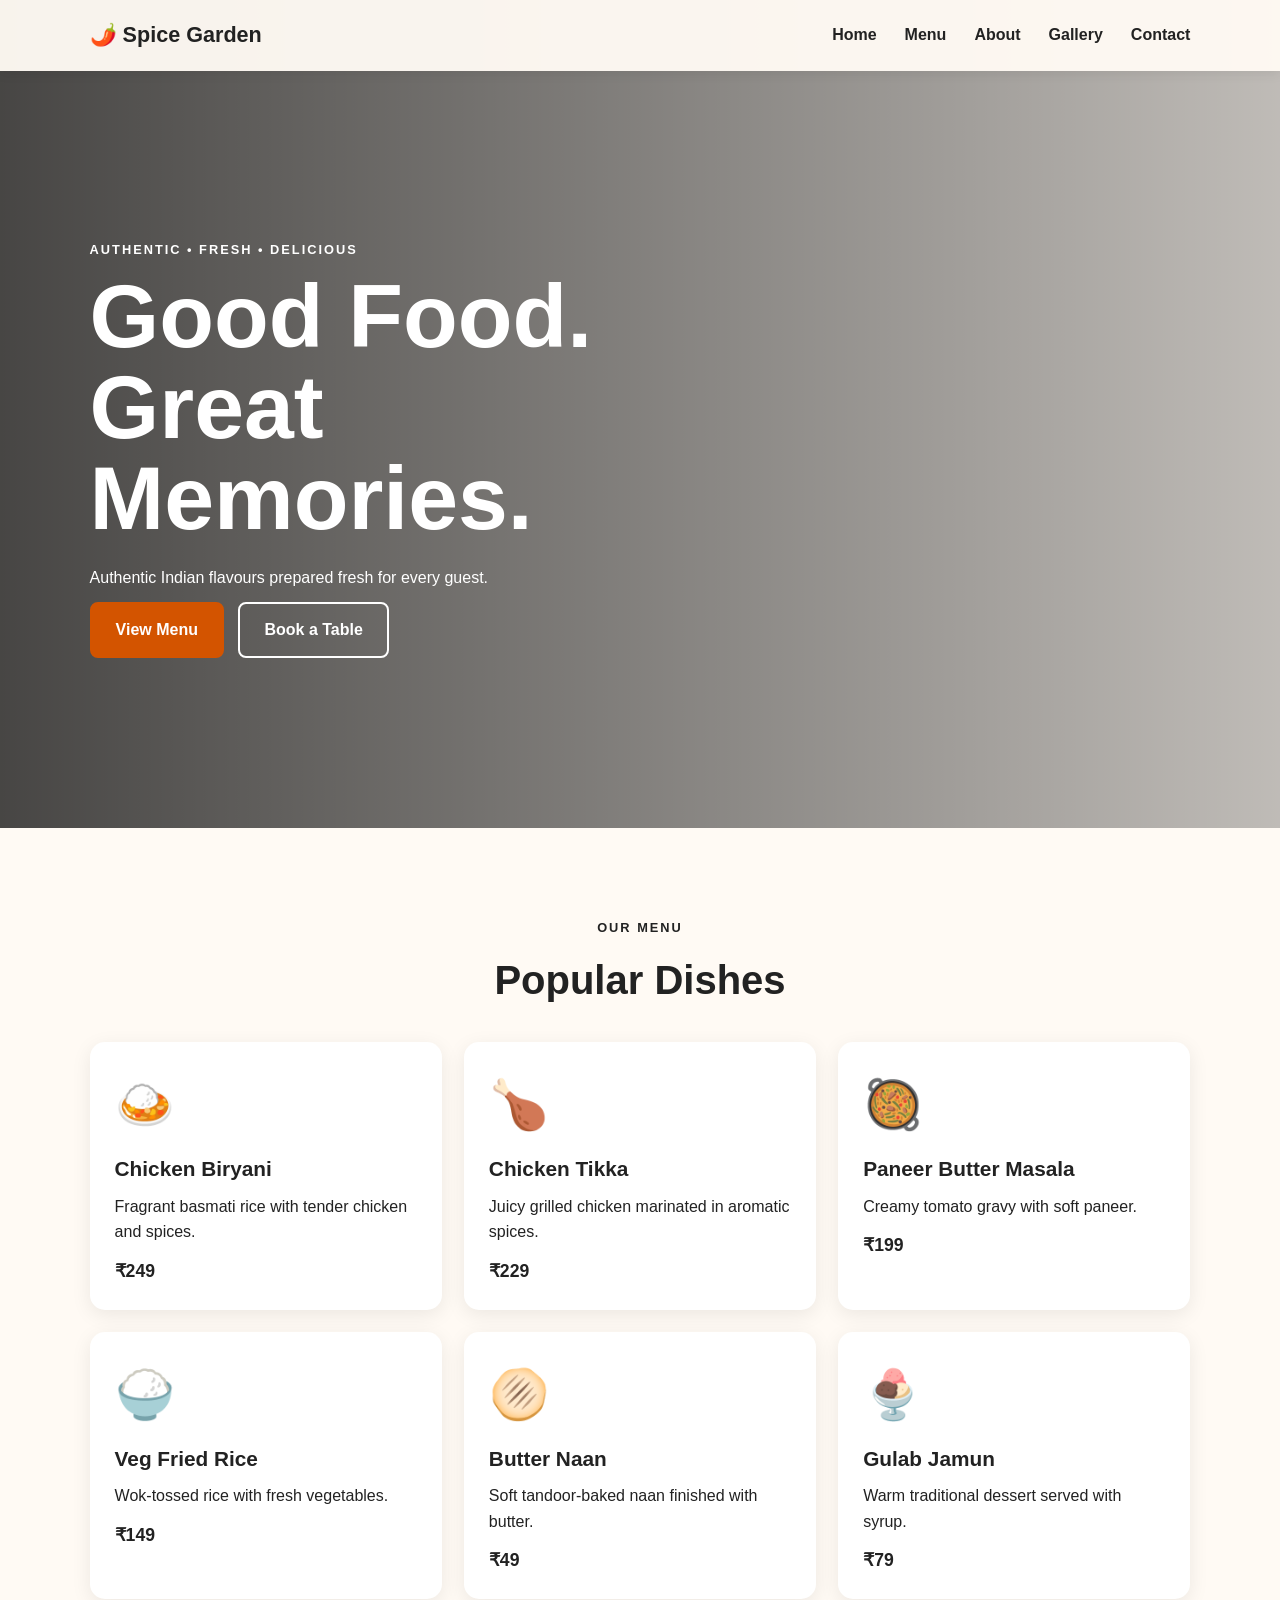
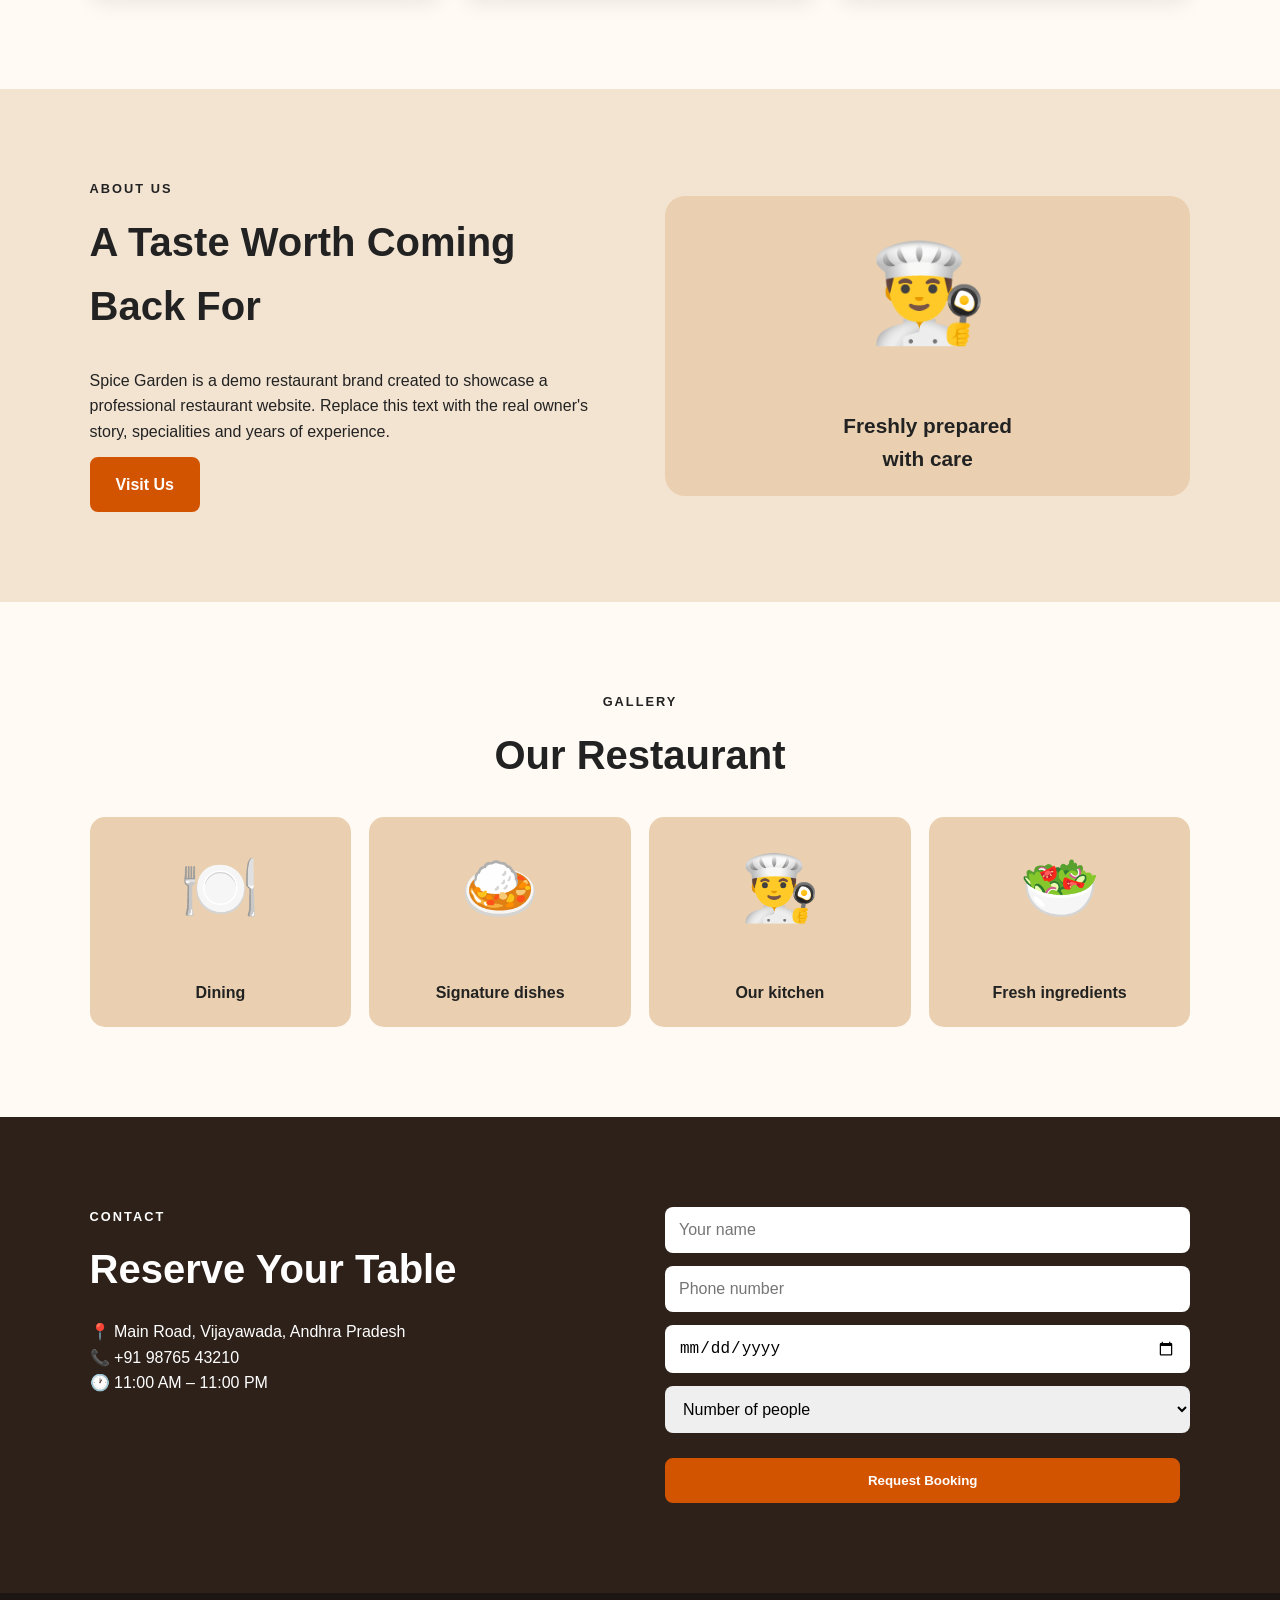
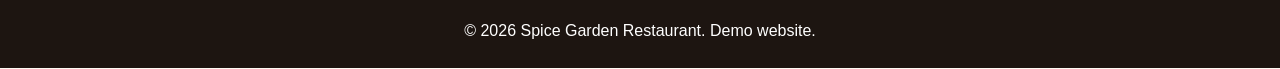
==== index.html @ 90cd688d "Add files via upload" ====
<!DOCTYPE html>
<html lang="en">
<head>
  <meta charset="UTF-8">
  <meta name="viewport" content="width=device-width, initial-scale=1.0">
  <title>Spice Garden Restaurant</title>
  <link rel="stylesheet" href="style.css">
</head>
<body>
  <header>
    <nav class="navbar">
      <div class="logo">🌶️ Spice Garden</div>
      <button class="menu-btn" onclick="toggleMenu()">☰</button>
      <div class="nav-links" id="navLinks">
        <a href="#home">Home</a>
        <a href="#menu">Menu</a>
        <a href="#about">About</a>
        <a href="#gallery">Gallery</a>
        <a href="#contact">Contact</a>
      </div>
    </nav>
  </header>

  <main>
    <section id="home" class="hero">
      <div class="hero-content">
        <p class="tag">AUTHENTIC • FRESH • DELICIOUS</p>
        <h1>Good Food.<br>Great Memories.</h1>
        <p>Authentic Indian flavours prepared fresh for every guest.</p>
        <div>
          <a class="btn" href="#menu">View Menu</a>
          <a class="btn outline" href="#contact">Book a Table</a>
        </div>
      </div>
    </section>

    <section id="menu" class="section">
      <p class="tag">OUR MENU</p>
      <h2>Popular Dishes</h2>
      <div class="menu-grid">
        <article class="card"><div class="food">🍛</div><h3>Chicken Biryani</h3><p>Fragrant basmati rice with tender chicken and spices.</p><strong>₹249</strong></article>
        <article class="card"><div class="food">🍗</div><h3>Chicken Tikka</h3><p>Juicy grilled chicken marinated in aromatic spices.</p><strong>₹229</strong></article>
        <article class="card"><div class="food">🥘</div><h3>Paneer Butter Masala</h3><p>Creamy tomato gravy with soft paneer.</p><strong>₹199</strong></article>
        <article class="card"><div class="food">🍚</div><h3>Veg Fried Rice</h3><p>Wok-tossed rice with fresh vegetables.</p><strong>₹149</strong></article>
        <article class="card"><div class="food">🫓</div><h3>Butter Naan</h3><p>Soft tandoor-baked naan finished with butter.</p><strong>₹49</strong></article>
        <article class="card"><div class="food">🍨</div><h3>Gulab Jamun</h3><p>Warm traditional dessert served with syrup.</p><strong>₹79</strong></article>
      </div>
    </section>

    <section id="about" class="about section">
      <div>
        <p class="tag">ABOUT US</p>
        <h2>A Taste Worth Coming Back For</h2>
        <p>Spice Garden is a demo restaurant brand created to showcase a professional restaurant website. Replace this text with the real owner's story, specialities and years of experience.</p>
        <a class="btn" href="#contact">Visit Us</a>
      </div>
      <div class="about-box">👨‍🍳<br><span>Freshly prepared<br>with care</span></div>
    </section>

    <section id="gallery" class="section">
      <p class="tag">GALLERY</p>
      <h2>Our Restaurant</h2>
      <div class="gallery">
        <div>🍽️<span>Dining</span></div>
        <div>🍛<span>Signature dishes</span></div>
        <div>👨‍🍳<span>Our kitchen</span></div>
        <div>🥗<span>Fresh ingredients</span></div>
      </div>
    </section>

    <section id="contact" class="contact section">
      <div>
        <p class="tag">CONTACT</p>
        <h2>Reserve Your Table</h2>
        <p>📍 Main Road, Vijayawada, Andhra Pradesh</p>
        <p>📞 +91 98765 43210</p>
        <p>🕐 11:00 AM – 11:00 PM</p>
      </div>

      <form onsubmit="bookTable(event)">
        <input id="name" type="text" placeholder="Your name" required>
        <input id="phone" type="tel" placeholder="Phone number" required>
        <input id="date" type="date" required>
        <select id="people" required>
          <option value="">Number of people</option>
          <option>1</option><option>2</option><option>3</option><option>4</option><option>5+</option>
        </select>
        <button class="btn" type="submit">Request Booking</button>
      </form>
    </section>
  </main>

  <footer>
    <p>© 2026 Spice Garden Restaurant. Demo website.</p>
  </footer>

  <script src="script.js"></script>
</body>
</html>
---- style.css ----
*{box-sizing:border-box;margin:0;padding:0}
html{scroll-behavior:smooth}
body{font-family:Arial,Helvetica,sans-serif;color:#222;background:#fffaf4;line-height:1.6}
.navbar{position:fixed;top:0;width:100%;z-index:10;display:flex;align-items:center;justify-content:space-between;padding:18px 7%;background:rgba(255,250,244,.96);box-shadow:0 2px 12px rgba(0,0,0,.08)}
.logo{font-size:1.35rem;font-weight:800}
.nav-links{display:flex;gap:28px}.nav-links a{text-decoration:none;color:#222;font-weight:600}
.menu-btn{display:none;border:0;background:none;font-size:1.5rem}
.hero{min-height:92vh;padding:150px 7% 80px;display:flex;align-items:center;background:linear-gradient(90deg,rgba(0,0,0,.72),rgba(0,0,0,.25)),url('https://images.unsplash.com/photo-1601050690597-df0568f70950?auto=format&fit=crop&w=1600&q=80') center/cover;color:white}
.hero-content{max-width:650px}.tag{letter-spacing:2px;font-size:.8rem;font-weight:800;margin-bottom:10px}
h1{font-size:clamp(3rem,7vw,6rem);line-height:1.02;margin-bottom:20px}h2{font-size:2.5rem;margin-bottom:30px}
.btn{display:inline-block;margin:12px 10px 0 0;padding:13px 24px;border-radius:8px;background:#d35400;color:white;text-decoration:none;border:2px solid #d35400;font-weight:700;cursor:pointer}
.btn.outline{background:transparent;border-color:white}.section{padding:90px 7%;text-align:center}
.menu-grid{display:grid;grid-template-columns:repeat(3,1fr);gap:22px;text-align:left}.card{padding:25px;border-radius:15px;background:white;box-shadow:0 5px 20px rgba(0,0,0,.08)}.food{font-size:3rem}.card h3{font-size:1.3rem;margin:8px 0}.card strong{display:block;margin-top:12px;font-size:1.1rem}
.about{display:grid;grid-template-columns:1fr 1fr;gap:50px;align-items:center;text-align:left;background:#f3e4d2}.about-box{min-height:300px;border-radius:20px;display:grid;place-items:center;text-align:center;background:#ead0b0;font-size:6rem}.about-box span{font-size:1.3rem;font-weight:700}
.gallery{display:grid;grid-template-columns:repeat(4,1fr);gap:18px}.gallery div{min-height:210px;border-radius:15px;background:#ead0b0;display:grid;place-items:center;font-size:4rem}.gallery span{font-size:1rem;font-weight:700}
.contact{display:grid;grid-template-columns:1fr 1fr;gap:50px;text-align:left;background:#2d211a;color:white}.contact h2{margin-bottom:18px}form{display:grid;gap:13px}input,select{padding:14px;border:0;border-radius:8px;font-size:1rem}footer{text-align:center;padding:25px;background:#1d1511;color:white}
@media(max-width:800px){.menu-btn{display:block}.nav-links{display:none;position:absolute;top:70px;left:0;width:100%;flex-direction:column;padding:20px 7%;background:#fffaf4}.nav-links.show{display:flex}.menu-grid,.gallery,.about,.contact{grid-template-columns:1fr}.hero{min-height:85vh;padding-top:130px}.section{padding:65px 6%}h2{font-size:2rem}}
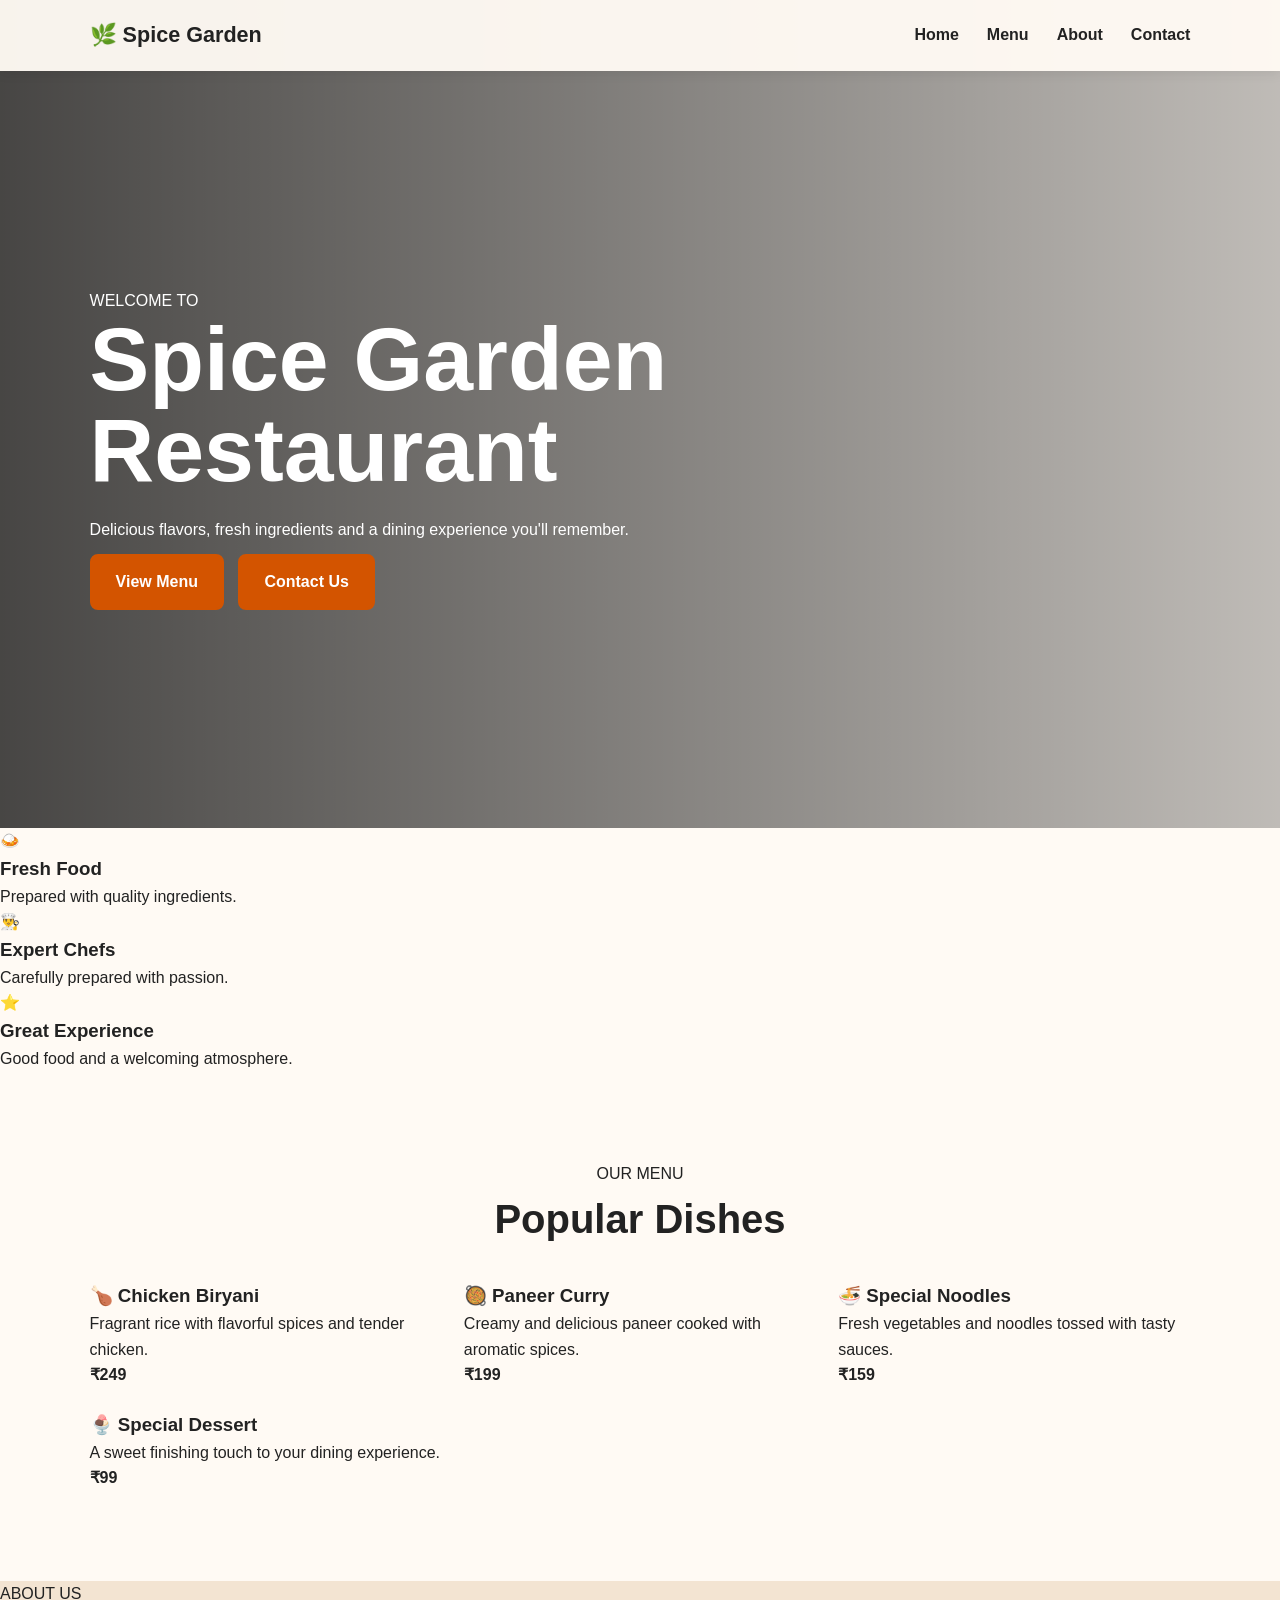
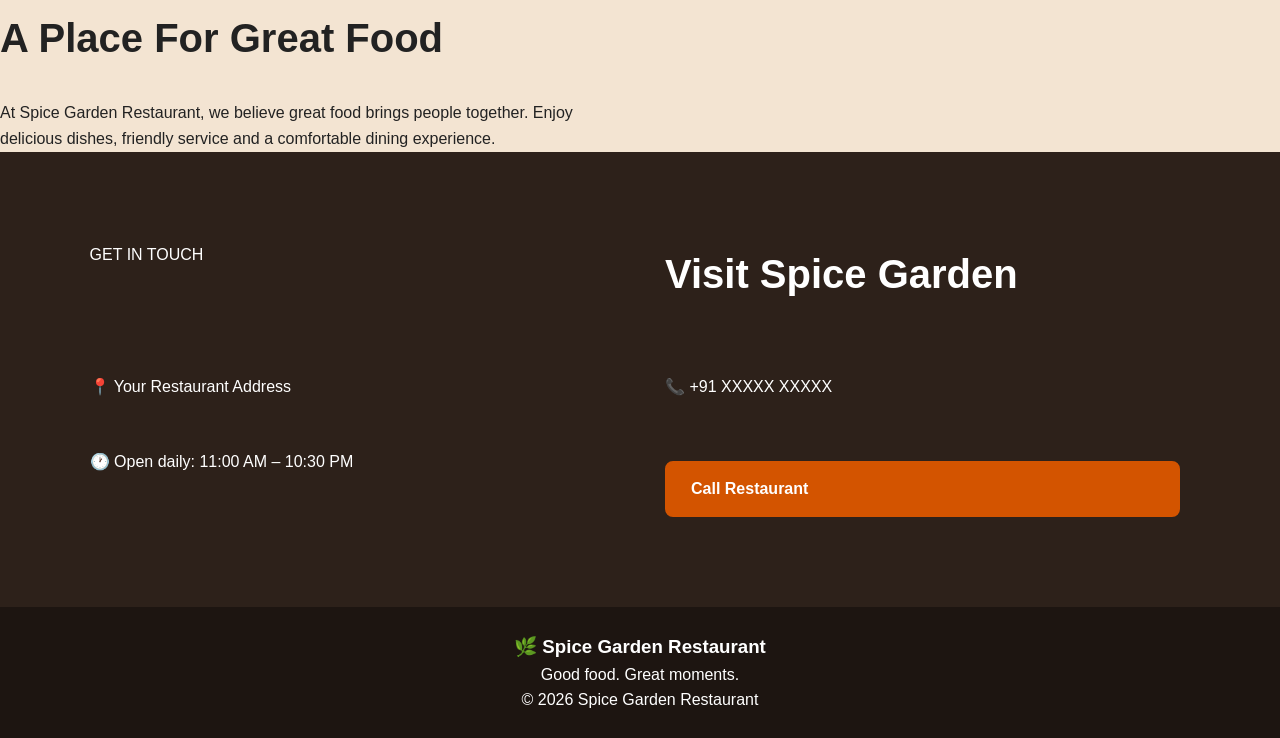
==== commit 1799b0d1: "Update index.html" ====
--- a/index.html
+++ b/index.html
@@ -1,99 +1,141 @@
 <!DOCTYPE html>
 <html lang="en">
 <head>
-  <meta charset="UTF-8">
-  <meta name="viewport" content="width=device-width, initial-scale=1.0">
-  <title>Spice Garden Restaurant</title>
-  <link rel="stylesheet" href="style.css">
+    <meta charset="UTF-8">
+    <meta name="viewport" content="width=device-width, initial-scale=1.0">
+
+    <title>Spice Garden Restaurant</title>
+    <meta name="description" content="Spice Garden Restaurant - Delicious food, warm atmosphere and memorable dining.">
+
+    <link rel="stylesheet" href="style.css">
 </head>
+
 <body>
-  <header>
-    <nav class="navbar">
-      <div class="logo">🌶️ Spice Garden</div>
-      <button class="menu-btn" onclick="toggleMenu()">☰</button>
-      <div class="nav-links" id="navLinks">
-        <a href="#home">Home</a>
-        <a href="#menu">Menu</a>
-        <a href="#about">About</a>
-        <a href="#gallery">Gallery</a>
-        <a href="#contact">Contact</a>
-      </div>
-    </nav>
-  </header>
 
-  <main>
+    <!-- Navigation -->
+    <header>
+        <nav class="navbar">
+            <div class="logo">🌿 Spice Garden</div>
+
+            <div class="nav-links">
+                <a href="#home">Home</a>
+                <a href="#menu">Menu</a>
+                <a href="#about">About</a>
+                <a href="#contact">Contact</a>
+            </div>
+        </nav>
+    </header>
+
+    <!-- Hero Section -->
     <section id="home" class="hero">
-      <div class="hero-content">
-        <p class="tag">AUTHENTIC • FRESH • DELICIOUS</p>
-        <h1>Good Food.<br>Great Memories.</h1>
-        <p>Authentic Indian flavours prepared fresh for every guest.</p>
-        <div>
-          <a class="btn" href="#menu">View Menu</a>
-          <a class="btn outline" href="#contact">Book a Table</a>
+        <div class="hero-content">
+            <p class="welcome">WELCOME TO</p>
+
+            <h1>Spice Garden Restaurant</h1>
+
+            <p>
+                Delicious flavors, fresh ingredients and a dining
+                experience you'll remember.
+            </p>
+
+            <div class="hero-buttons">
+                <a href="#menu" class="btn">View Menu</a>
+                <a href="#contact" class="btn secondary">Contact Us</a>
+            </div>
         </div>
-      </div>
     </section>
 
-    <section id="menu" class="section">
-      <p class="tag">OUR MENU</p>
-      <h2>Popular Dishes</h2>
-      <div class="menu-grid">
-        <article class="card"><div class="food">🍛</div><h3>Chicken Biryani</h3><p>Fragrant basmati rice with tender chicken and spices.</p><strong>₹249</strong></article>
-        <article class="card"><div class="food">🍗</div><h3>Chicken Tikka</h3><p>Juicy grilled chicken marinated in aromatic spices.</p><strong>₹229</strong></article>
-        <article class="card"><div class="food">🥘</div><h3>Paneer Butter Masala</h3><p>Creamy tomato gravy with soft paneer.</p><strong>₹199</strong></article>
-        <article class="card"><div class="food">🍚</div><h3>Veg Fried Rice</h3><p>Wok-tossed rice with fresh vegetables.</p><strong>₹149</strong></article>
-        <article class="card"><div class="food">🫓</div><h3>Butter Naan</h3><p>Soft tandoor-baked naan finished with butter.</p><strong>₹49</strong></article>
-        <article class="card"><div class="food">🍨</div><h3>Gulab Jamun</h3><p>Warm traditional dessert served with syrup.</p><strong>₹79</strong></article>
-      </div>
+    <!-- Highlights -->
+    <section class="highlights">
+
+        <div class="highlight">
+            <span>🍛</span>
+            <h3>Fresh Food</h3>
+            <p>Prepared with quality ingredients.</p>
+        </div>
+
+        <div class="highlight">
+            <span>👨‍🍳</span>
+            <h3>Expert Chefs</h3>
+            <p>Carefully prepared with passion.</p>
+        </div>
+
+        <div class="highlight">
+            <span>⭐</span>
+            <h3>Great Experience</h3>
+            <p>Good food and a welcoming atmosphere.</p>
+        </div>
+
     </section>
 
-    <section id="about" class="about section">
-      <div>
-        <p class="tag">ABOUT US</p>
-        <h2>A Taste Worth Coming Back For</h2>
-        <p>Spice Garden is a demo restaurant brand created to showcase a professional restaurant website. Replace this text with the real owner's story, specialities and years of experience.</p>
-        <a class="btn" href="#contact">Visit Us</a>
-      </div>
-      <div class="about-box">👨‍🍳<br><span>Freshly prepared<br>with care</span></div>
+    <!-- Menu -->
+    <section id="menu" class="section">
+        <p class="section-label">OUR MENU</p>
+        <h2>Popular Dishes</h2>
+
+        <div class="menu-grid">
+
+            <div class="menu-card">
+                <h3>🍗 Chicken Biryani</h3>
+                <p>Fragrant rice with flavorful spices and tender chicken.</p>
+                <strong>₹249</strong>
+            </div>
+
+            <div class="menu-card">
+                <h3>🥘 Paneer Curry</h3>
+                <p>Creamy and delicious paneer cooked with aromatic spices.</p>
+                <strong>₹199</strong>
+            </div>
+
+            <div class="menu-card">
+                <h3>🍜 Special Noodles</h3>
+                <p>Fresh vegetables and noodles tossed with tasty sauces.</p>
+                <strong>₹159</strong>
+            </div>
+
+            <div class="menu-card">
+                <h3>🍨 Special Dessert</h3>
+                <p>A sweet finishing touch to your dining experience.</p>
+                <strong>₹99</strong>
+            </div>
+
+        </div>
     </section>
 
-    <section id="gallery" class="section">
-      <p class="tag">GALLERY</p>
-      <h2>Our Restaurant</h2>
-      <div class="gallery">
-        <div>🍽️<span>Dining</span></div>
-        <div>🍛<span>Signature dishes</span></div>
-        <div>👨‍🍳<span>Our kitchen</span></div>
-        <div>🥗<span>Fresh ingredients</span></div>
-      </div>
+    <!-- About -->
+    <section id="about" class="about">
+        <div>
+            <p class="section-label">ABOUT US</p>
+            <h2>A Place For Great Food</h2>
+
+            <p>
+                At Spice Garden Restaurant, we believe great food brings
+                people together. Enjoy delicious dishes, friendly service
+                and a comfortable dining experience.
+            </p>
+        </div>
     </section>
 
-    <section id="contact" class="contact section">
-      <div>
-        <p class="tag">CONTACT</p>
-        <h2>Reserve Your Table</h2>
-        <p>📍 Main Road, Vijayawada, Andhra Pradesh</p>
-        <p>📞 +91 98765 43210</p>
-        <p>🕐 11:00 AM – 11:00 PM</p>
-      </div>
+    <!-- Contact -->
+    <section id="contact" class="section contact">
+        <p class="section-label">GET IN TOUCH</p>
+        <h2>Visit Spice Garden</h2>
 
-      <form onsubmit="bookTable(event)">
-        <input id="name" type="text" placeholder="Your name" required>
-        <input id="phone" type="tel" placeholder="Phone number" required>
-        <input id="date" type="date" required>
-        <select id="people" required>
-          <option value="">Number of people</option>
-          <option>1</option><option>2</option><option>3</option><option>4</option><option>5+</option>
-        </select>
-        <button class="btn" type="submit">Request Booking</button>
-      </form>
+        <p>📍 Your Restaurant Address</p>
+        <p>📞 +91 XXXXX XXXXX</p>
+        <p>🕐 Open daily: 11:00 AM – 10:30 PM</p>
+
+        <a href="tel:+910000000000" class="btn">Call Restaurant</a>
     </section>
-  </main>
 
-  <footer>
-    <p>© 2026 Spice Garden Restaurant. Demo website.</p>
-  </footer>
+    <!-- Footer -->
+    <footer>
+        <h3>🌿 Spice Garden Restaurant</h3>
+        <p>Good food. Great moments.</p>
+        <p>© 2026 Spice Garden Restaurant</p>
+    </footer>
 
-  <script src="script.js"></script>
+    <script src="script.js"></script>
+
 </body>
-</html>
+                                    </html>
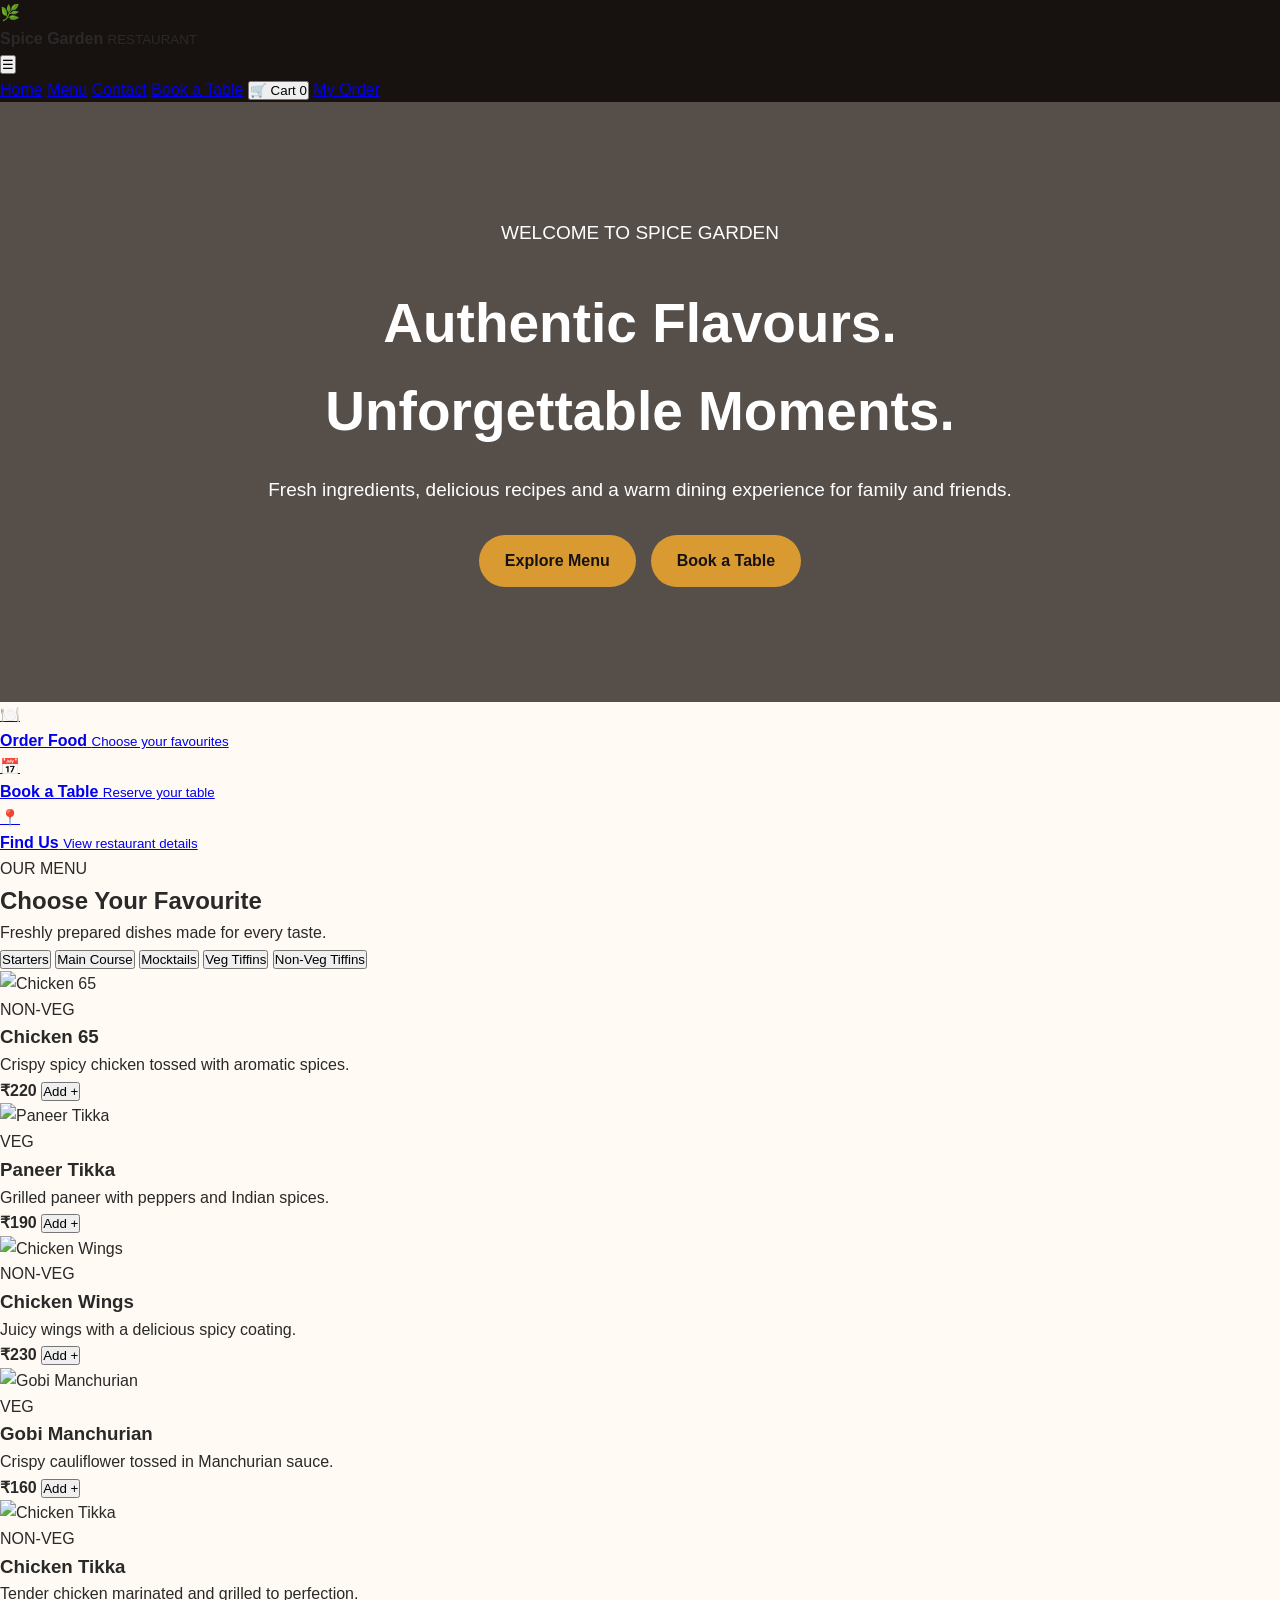
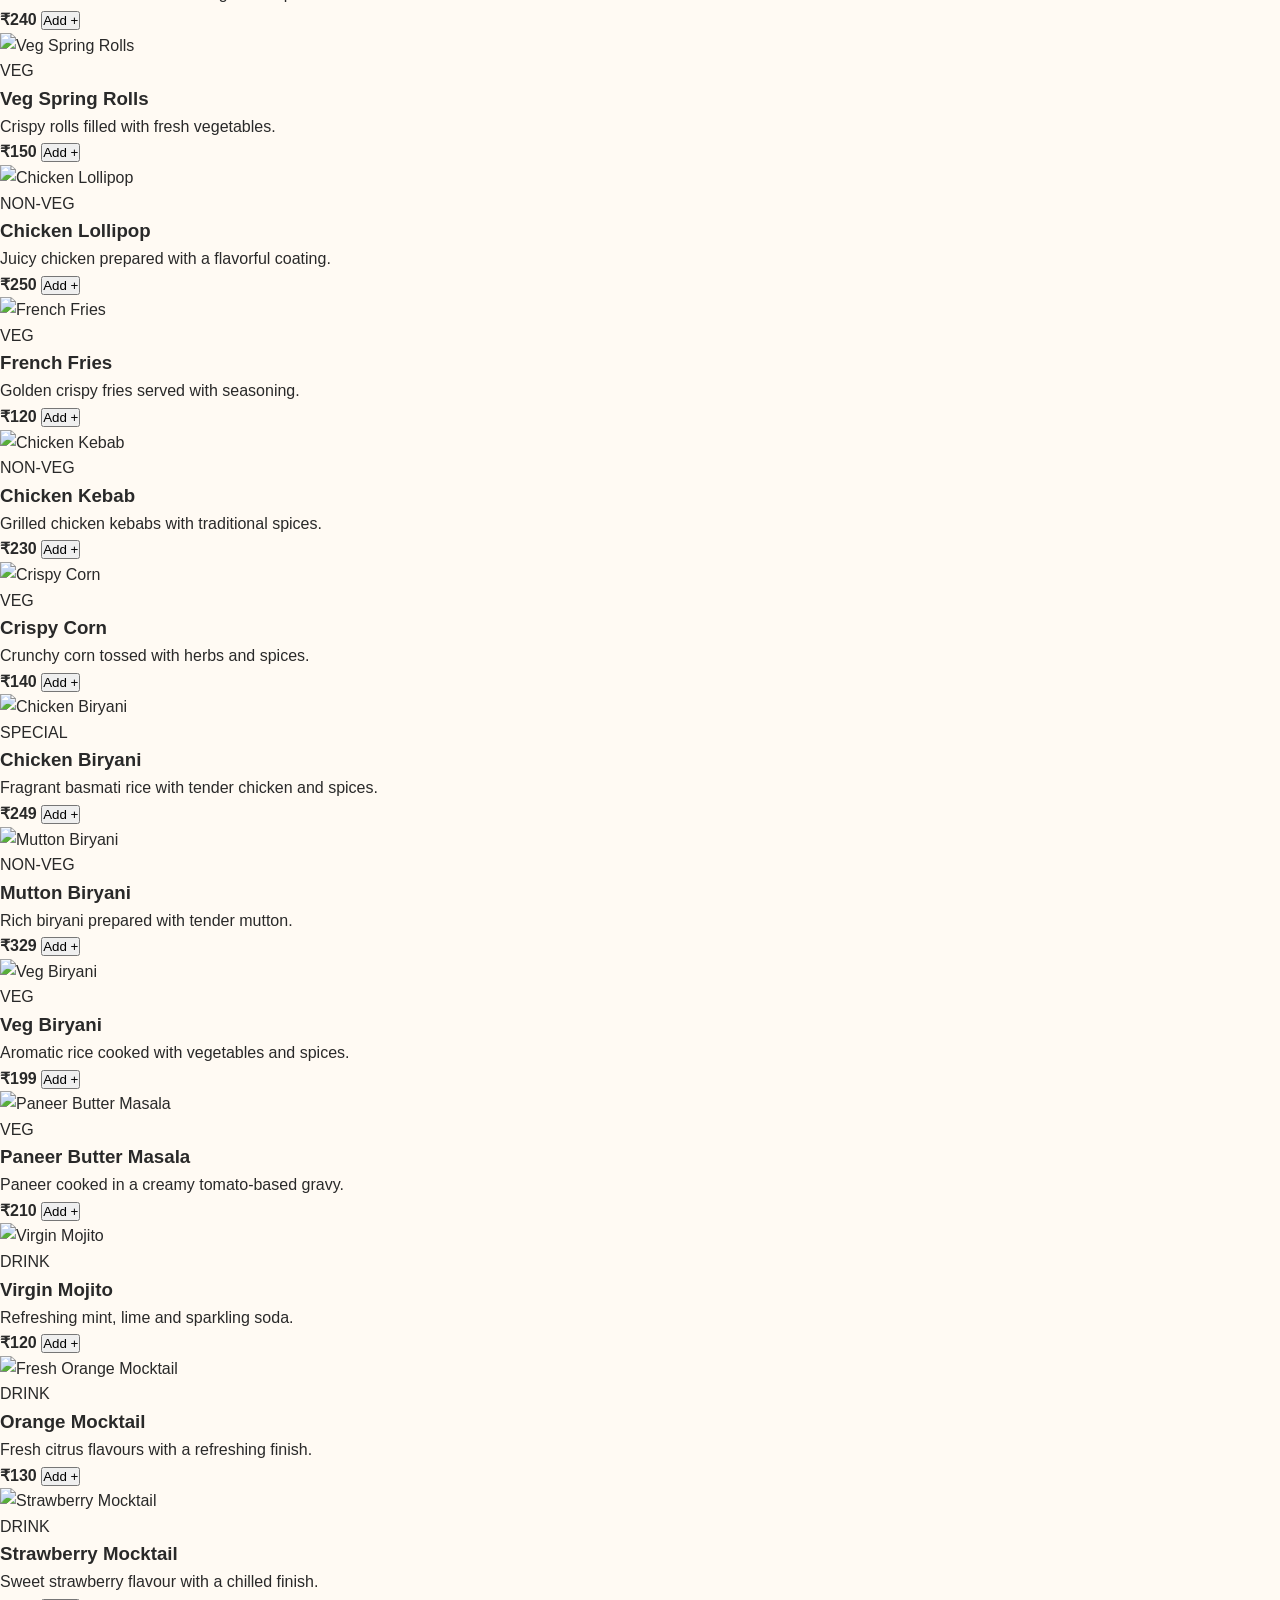
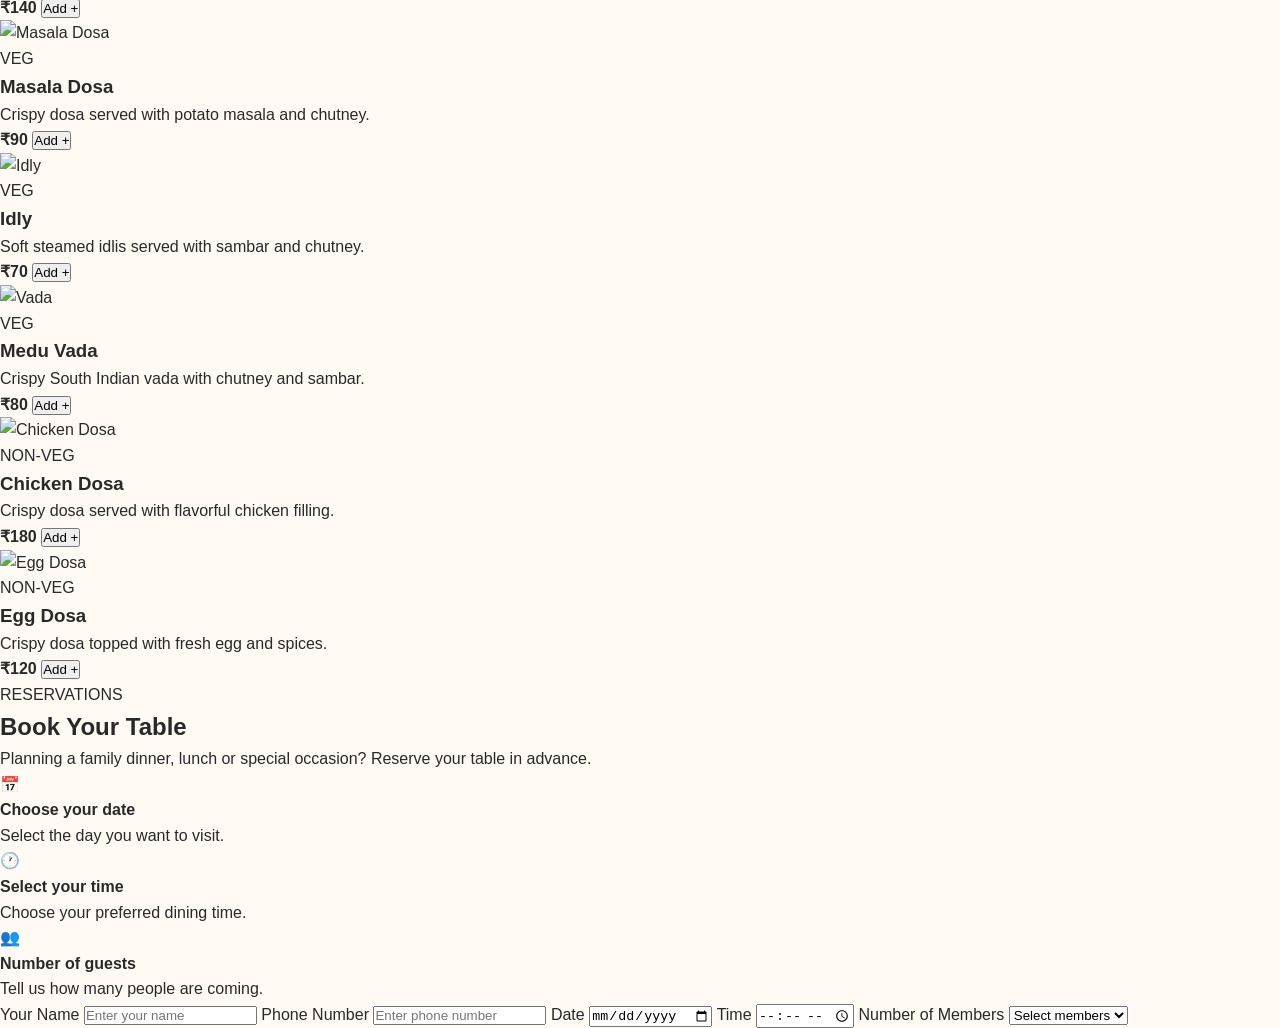
==== commit e7231b59: "Update index.html" ====
--- a/index.html
+++ b/index.html
@@ -5,137 +5,515 @@
     <meta name="viewport" content="width=device-width, initial-scale=1.0">
 
     <title>Spice Garden Restaurant</title>
-    <meta name="description" content="Spice Garden Restaurant - Delicious food, warm atmosphere and memorable dining.">
+    <meta name="description" content="Spice Garden Restaurant - Delicious food, great moments.">
 
     <link rel="stylesheet" href="style.css">
 </head>
 
 <body>
 
-    <!-- Navigation -->
-    <header>
-        <nav class="navbar">
-            <div class="logo">🌿 Spice Garden</div>
-
-            <div class="nav-links">
-                <a href="#home">Home</a>
-                <a href="#menu">Menu</a>
-                <a href="#about">About</a>
-                <a href="#contact">Contact</a>
+<!-- TOP BAR -->
+<header class="topbar">
+    <div class="brand">
+        <span class="brand-icon">🌿</span>
+        <div>
+            <strong>Spice Garden</strong>
+            <small>RESTAURANT</small>
+        </div>
+    </div>
+
+    <button class="menu-toggle" id="menuToggle" aria-label="Open menu">
+        ☰
+    </button>
+
+    <nav id="navMenu">
+        <a href="#home">Home</a>
+        <a href="#menu">Menu</a>
+        <a href="#contact">Contact</a>
+        <a href="#booking">Book a Table</a>
+        <button class="nav-cart" onclick="openCart()">
+            🛒 Cart <span id="cartCount">0</span>
+        </button>
+        <a href="#orders">My Order</a>
+    </nav>
+</header>
+
+
+<!-- HERO -->
+<section id="home" class="hero">
+    <div class="hero-overlay"></div>
+
+    <div class="hero-content">
+        <p class="eyebrow">WELCOME TO SPICE GARDEN</p>
+
+        <h1>Authentic Flavours.<br>Unforgettable Moments.</h1>
+
+        <p class="hero-text">
+            Fresh ingredients, delicious recipes and a warm dining
+            experience for family and friends.
+        </p>
+
+        <div class="hero-buttons">
+            <a href="#menu" class="btn primary-btn">Explore Menu</a>
+            <a href="#booking" class="btn outline-btn">Book a Table</a>
+        </div>
+    </div>
+</section>
+
+
+<!-- QUICK ACTIONS -->
+<section class="quick-actions">
+
+    <a href="#menu">
+        <span>🍽️</span>
+        <div>
+            <strong>Order Food</strong>
+            <small>Choose your favourites</small>
+        </div>
+    </a>
+
+    <a href="#booking">
+        <span>📅</span>
+        <div>
+            <strong>Book a Table</strong>
+            <small>Reserve your table</small>
+        </div>
+    </a>
+
+    <a href="#contact">
+        <span>📍</span>
+        <div>
+            <strong>Find Us</strong>
+            <small>View restaurant details</small>
+        </div>
+    </a>
+
+</section>
+
+
+<!-- MENU -->
+<section id="menu" class="menu-section">
+
+    <div class="section-heading">
+        <p class="eyebrow dark">OUR MENU</p>
+        <h2>Choose Your Favourite</h2>
+        <p>Freshly prepared dishes made for every taste.</p>
+    </div>
+
+    <!-- CATEGORY BUTTONS -->
+    <div class="categories">
+        <button class="category active" onclick="showCategory('starters', this)">
+            Starters
+        </button>
+
+        <button class="category" onclick="showCategory('maincourse', this)">
+            Main Course
+        </button>
+
+        <button class="category" onclick="showCategory('mocktails', this)">
+            Mocktails
+        </button>
+
+        <button class="category" onclick="showCategory('vegtiffins', this)">
+            Veg Tiffins
+        </button>
+
+        <button class="category" onclick="showCategory('nonvegtiffins', this)">
+            Non-Veg Tiffins
+        </button>
+    </div>
+
+
+    <!-- STARTERS -->
+    <div class="food-category active-category" id="starters">
+
+        <div class="food-grid">
+
+            <article class="food-card">
+                <img src="https://images.unsplash.com/photo-1626082927389-6cd097cdc6ec?auto=format&fit=crop&w=900&q=80" alt="Chicken 65">
+                <div class="food-info">
+                    <span class="tag">NON-VEG</span>
+                    <h3>Chicken 65</h3>
+                    <p>Crispy spicy chicken tossed with aromatic spices.</p>
+                    <div class="food-bottom">
+                        <strong>₹220</strong>
+                        <button onclick="addToCart('Chicken 65', 220)">Add +</button>
+                    </div>
+                </div>
+            </article>
+
+            <article class="food-card">
+                <img src="https://images.unsplash.com/photo-1601050690597-df0568f70950?auto=format&fit=crop&w=900&q=80" alt="Paneer Tikka">
+                <div class="food-info">
+                    <span class="tag veg">VEG</span>
+                    <h3>Paneer Tikka</h3>
+                    <p>Grilled paneer with peppers and Indian spices.</p>
+                    <div class="food-bottom">
+                        <strong>₹190</strong>
+                        <button onclick="addToCart('Paneer Tikka', 190)">Add +</button>
+                    </div>
+                </div>
+            </article>
+
+            <article class="food-card">
+                <img src="https://images.unsplash.com/photo-1626777552726-4a6b54c97e46?auto=format&fit=crop&w=900&q=80" alt="Chicken Wings">
+                <div class="food-info">
+                    <span class="tag">NON-VEG</span>
+                    <h3>Chicken Wings</h3>
+                    <p>Juicy wings with a delicious spicy coating.</p>
+                    <div class="food-bottom">
+                        <strong>₹230</strong>
+                        <button onclick="addToCart('Chicken Wings', 230)">Add +</button>
+                    </div>
+                </div>
+            </article>
+
+            <article class="food-card">
+                <img src="https://images.unsplash.com/photo-1626132647523-66f5bf380027?auto=format&fit=crop&w=900&q=80" alt="Gobi Manchurian">
+                <div class="food-info">
+                    <span class="tag veg">VEG</span>
+                    <h3>Gobi Manchurian</h3>
+                    <p>Crispy cauliflower tossed in Manchurian sauce.</p>
+                    <div class="food-bottom">
+                        <strong>₹160</strong>
+                        <button onclick="addToCart('Gobi Manchurian', 160)">Add +</button>
+                    </div>
+                </div>
+            </article>
+
+            <article class="food-card">
+                <img src="https://images.unsplash.com/photo-1603894584373-5ac82b2ae398?auto=format&fit=crop&w=900&q=80" alt="Chicken Tikka">
+                <div class="food-info">
+                    <span class="tag">NON-VEG</span>
+                    <h3>Chicken Tikka</h3>
+                    <p>Tender chicken marinated and grilled to perfection.</p>
+                    <div class="food-bottom">
+                        <strong>₹240</strong>
+                        <button onclick="addToCart('Chicken Tikka', 240)">Add +</button>
+                    </div>
+                </div>
+            </article>
+
+            <article class="food-card">
+                <img src="https://images.unsplash.com/photo-1628294895950-9805252327bc?auto=format&fit=crop&w=900&q=80" alt="Veg Spring Rolls">
+                <div class="food-info">
+                    <span class="tag veg">VEG</span>
+                    <h3>Veg Spring Rolls</h3>
+                    <p>Crispy rolls filled with fresh vegetables.</p>
+                    <div class="food-bottom">
+                        <strong>₹150</strong>
+                        <button onclick="addToCart('Veg Spring Rolls', 150)">Add +</button>
+                    </div>
+                </div>
+            </article>
+
+            <article class="food-card">
+                <img src="https://images.unsplash.com/photo-1562565652-a0d8f0c59eb4?auto=format&fit=crop&w=900&q=80" alt="Chicken Lollipop">
+                <div class="food-info">
+                    <span class="tag">NON-VEG</span>
+                    <h3>Chicken Lollipop</h3>
+                    <p>Juicy chicken prepared with a flavorful coating.</p>
+                    <div class="food-bottom">
+                        <strong>₹250</strong>
+                        <button onclick="addToCart('Chicken Lollipop', 250)">Add +</button>
+                    </div>
+                </div>
+            </article>
+
+            <article class="food-card">
+                <img src="https://images.unsplash.com/photo-1625944525533-473f1a3d54e7?auto=format&fit=crop&w=900&q=80" alt="French Fries">
+                <div class="food-info">
+                    <span class="tag veg">VEG</span>
+                    <h3>French Fries</h3>
+                    <p>Golden crispy fries served with seasoning.</p>
+                    <div class="food-bottom">
+                        <strong>₹120</strong>
+                        <button onclick="addToCart('French Fries', 120)">Add +</button>
+                    </div>
+                </div>
+            </article>
+
+            <article class="food-card">
+                <img src="https://images.unsplash.com/photo-1544025162-d76694265947?auto=format&fit=crop&w=900&q=80" alt="Chicken Kebab">
+                <div class="food-info">
+                    <span class="tag">NON-VEG</span>
+                    <h3>Chicken Kebab</h3>
+                    <p>Grilled chicken kebabs with traditional spices.</p>
+                    <div class="food-bottom">
+                        <strong>₹230</strong>
+                        <button onclick="addToCart('Chicken Kebab', 230)">Add +</button>
+                    </div>
+                </div>
+            </article>
+
+            <article class="food-card">
+                <img src="https://images.unsplash.com/photo-1625398407796-82650a8c135f?auto=format&fit=crop&w=900&q=80" alt="Crispy Corn">
+                <div class="food-info">
+                    <span class="tag veg">VEG</span>
+                    <h3>Crispy Corn</h3>
+                    <p>Crunchy corn tossed with herbs and spices.</p>
+                    <div class="food-bottom">
+                        <strong>₹140</strong>
+                        <button onclick="addToCart('Crispy Corn', 140)">Add +</button>
+                    </div>
+                </div>
+            </article>
+
+        </div>
+    </div>
+
+
+    <!-- MAIN COURSE -->
+    <div class="food-category" id="maincourse">
+
+        <div class="food-grid">
+
+            <article class="food-card">
+                <img src="https://images.unsplash.com/photo-1563379091339-03246963d96c?auto=format&fit=crop&w=900&q=80" alt="Chicken Biryani">
+                <div class="food-info">
+                    <span class="tag">SPECIAL</span>
+                    <h3>Chicken Biryani</h3>
+                    <p>Fragrant basmati rice with tender chicken and spices.</p>
+                    <div class="food-bottom">
+                        <strong>₹249</strong>
+                        <button onclick="addToCart('Chicken Biryani', 249)">Add +</button>
+                    </div>
+                </div>
+            </article>
+
+            <article class="food-card">
+                <img src="https://images.unsplash.com/photo-1599487488170-d11ec9c172f0?auto=format&fit=crop&w=900&q=80" alt="Mutton Biryani">
+                <div class="food-info">
+                    <span class="tag">NON-VEG</span>
+                    <h3>Mutton Biryani</h3>
+                    <p>Rich biryani prepared with tender mutton.</p>
+                    <div class="food-bottom">
+                        <strong>₹329</strong>
+                        <button onclick="addToCart('Mutton Biryani', 329)">Add +</button>
+                    </div>
+                </div>
+            </article>
+
+            <article class="food-card">
+                <img src="https://images.unsplash.com/photo-1596797038530-2c107229654b?auto=format&fit=crop&w=900&q=80" alt="Veg Biryani">
+                <div class="food-info">
+                    <span class="tag veg">VEG</span>
+                    <h3>Veg Biryani</h3>
+                    <p>Aromatic rice cooked with vegetables and spices.</p>
+                    <div class="food-bottom">
+                        <strong>₹199</strong>
+                        <button onclick="addToCart('Veg Biryani', 199)">Add +</button>
+                    </div>
+                </div>
+            </article>
+
+            <article class="food-card">
+                <img src="https://images.unsplash.com/photo-1601050690117-94f5f6fa8bd7?auto=format&fit=crop&w=900&q=80" alt="Paneer Butter Masala">
+                <div class="food-info">
+                    <span class="tag veg">VEG</span>
+                    <h3>Paneer Butter Masala</h3>
+                    <p>Paneer cooked in a creamy tomato-based gravy.</p>
+                    <div class="food-bottom">
+                        <strong>₹210</strong>
+                        <button onclick="addToCart('Paneer Butter Masala', 210)">Add +</button>
+                    </div>
+                </div>
+            </article>
+
+        </div>
+    </div>
+
+
+    <!-- MOCKTAILS -->
+    <div class="food-category" id="mocktails">
+
+        <div class="food-grid">
+
+            <article class="food-card">
+                <img src="https://images.unsplash.com/photo-1544145945-f90425340c7e?auto=format&fit=crop&w=900&q=80" alt="Virgin Mojito">
+                <div class="food-info">
+                    <span class="tag drink">DRINK</span>
+                    <h3>Virgin Mojito</h3>
+                    <p>Refreshing mint, lime and sparkling soda.</p>
+                    <div class="food-bottom">
+                        <strong>₹120</strong>
+                        <button onclick="addToCart('Virgin Mojito', 120)">Add +</button>
+                    </div>
+                </div>
+            </article>
+
+            <article class="food-card">
+                <img src="https://images.unsplash.com/photo-1600271886742-f049cd451bba?auto=format&fit=crop&w=900&q=80" alt="Fresh Orange Mocktail">
+                <div class="food-info">
+                    <span class="tag drink">DRINK</span>
+                    <h3>Orange Mocktail</h3>
+                    <p>Fresh citrus flavours with a refreshing finish.</p>
+                    <div class="food-bottom">
+                        <strong>₹130</strong>
+                        <button onclick="addToCart('Orange Mocktail', 130)">Add +</button>
+                    </div>
+                </div>
+            </article>
+
+            <article class="food-card">
+                <img src="https://images.unsplash.com/photo-1551024709-8f23befc6f87?auto=format&fit=crop&w=900&q=80" alt="Strawberry Mocktail">
+                <div class="food-info">
+                    <span class="tag drink">DRINK</span>
+                    <h3>Strawberry Mocktail</h3>
+                    <p>Sweet strawberry flavour with a chilled finish.</p>
+                    <div class="food-bottom">
+                        <strong>₹140</strong>
+                        <button onclick="addToCart('Strawberry Mocktail', 140)">Add +</button>
+                    </div>
+                </div>
+            </article>
+
+        </div>
+    </div>
+
+
+    <!-- VEG TIFFINS -->
+    <div class="food-category" id="vegtiffins">
+
+        <div class="food-grid">
+
+            <article class="food-card">
+                <img src="https://images.unsplash.com/photo-1630383249896-424e482df921?auto=format&fit=crop&w=900&q=80" alt="Masala Dosa">
+                <div class="food-info">
+                    <span class="tag veg">VEG</span>
+                    <h3>Masala Dosa</h3>
+                    <p>Crispy dosa served with potato masala and chutney.</p>
+                    <div class="food-bottom">
+                        <strong>₹90</strong>
+                        <button onclick="addToCart('Masala Dosa', 90)">Add +</button>
+                    </div>
+                </div>
+            </article>
+
+            <article class="food-card">
+                <img src="https://images.unsplash.com/photo-1626132647523-66f5bf380027?auto=format&fit=crop&w=900&q=80" alt="Idly">
+                <div class="food-info">
+                    <span class="tag veg">VEG</span>
+                    <h3>Idly</h3>
+                    <p>Soft steamed idlis served with sambar and chutney.</p>
+                    <div class="food-bottom">
+                        <strong>₹70</strong>
+                        <button onclick="addToCart('Idly', 70)">Add +</button>
+                    </div>
+                </div>
+            </article>
+
+            <article class="food-card">
+                <img src="https://images.unsplash.com/photo-1668236543090-82eba5ee5976?auto=format&fit=crop&w=900&q=80" alt="Vada">
+                <div class="food-info">
+                    <span class="tag veg">VEG</span>
+                    <h3>Medu Vada</h3>
+                    <p>Crispy South Indian vada with chutney and sambar.</p>
+                    <div class="food-bottom">
+                        <strong>₹80</strong>
+                        <button onclick="addToCart('Medu Vada', 80)">Add +</button>
+                    </div>
+                </div>
+            </article>
+
+        </div>
+    </div>
+
+
+    <!-- NON VEG TIFFINS -->
+    <div class="food-category" id="nonvegtiffins">
+
+        <div class="food-grid">
+
+            <article class="food-card">
+                <img src="https://images.unsplash.com/photo-1601050690597-df0568f70950?auto=format&fit=crop&w=900&q=80" alt="Chicken Dosa">
+                <div class="food-info">
+                    <span class="tag">NON-VEG</span>
+                    <h3>Chicken Dosa</h3>
+                    <p>Crispy dosa served with flavorful chicken filling.</p>
+                    <div class="food-bottom">
+                        <strong>₹180</strong>
+                        <button onclick="addToCart('Chicken Dosa', 180)">Add +</button>
+                    </div>
+                </div>
+            </article>
+
+            <article class="food-card">
+                <img src="https://images.unsplash.com/photo-1603894584373-5ac82b2ae398?auto=format&fit=crop&w=900&q=80" alt="Egg Dosa">
+                <div class="food-info">
+                    <span class="tag">NON-VEG</span>
+                    <h3>Egg Dosa</h3>
+                    <p>Crispy dosa topped with fresh egg and spices.</p>
+                    <div class="food-bottom">
+                        <strong>₹120</strong>
+                        <button onclick="addToCart('Egg Dosa', 120)">Add +</button>
+                    </div>
+                </div>
+            </article>
+
+        </div>
+    </div>
+
+</section>
+
+
+<!-- BOOK A TABLE -->
+<section id="booking" class="booking-section">
+
+    <div class="booking-container">
+
+        <div class="booking-info">
+            <p class="eyebrow dark">RESERVATIONS</p>
+            <h2>Book Your Table</h2>
+            <p>
+                Planning a family dinner, lunch or special occasion?
+                Reserve your table in advance.
+            </p>
+
+            <div class="booking-feature">
+                <span>📅</span>
+                <div>
+                    <strong>Choose your date</strong>
+                    <p>Select the day you want to visit.</p>
+                </div>
             </div>
-        </nav>
-    </header>
-
-    <!-- Hero Section -->
-    <section id="home" class="hero">
-        <div class="hero-content">
-            <p class="welcome">WELCOME TO</p>
-
-            <h1>Spice Garden Restaurant</h1>
-
-            <p>
-                Delicious flavors, fresh ingredients and a dining
-                experience you'll remember.
-            </p>
-
-            <div class="hero-buttons">
-                <a href="#menu" class="btn">View Menu</a>
-                <a href="#contact" class="btn secondary">Contact Us</a>
+
+            <div class="booking-feature">
+                <span>🕐</span>
+                <div>
+                    <strong>Select your time</strong>
+                    <p>Choose your preferred dining time.</p>
+                </div>
             </div>
-        </div>
-    </section>
-
-    <!-- Highlights -->
-    <section class="highlights">
-
-        <div class="highlight">
-            <span>🍛</span>
-            <h3>Fresh Food</h3>
-            <p>Prepared with quality ingredients.</p>
-        </div>
-
-        <div class="highlight">
-            <span>👨‍🍳</span>
-            <h3>Expert Chefs</h3>
-            <p>Carefully prepared with passion.</p>
-        </div>
-
-        <div class="highlight">
-            <span>⭐</span>
-            <h3>Great Experience</h3>
-            <p>Good food and a welcoming atmosphere.</p>
-        </div>
-
-    </section>
-
-    <!-- Menu -->
-    <section id="menu" class="section">
-        <p class="section-label">OUR MENU</p>
-        <h2>Popular Dishes</h2>
-
-        <div class="menu-grid">
-
-            <div class="menu-card">
-                <h3>🍗 Chicken Biryani</h3>
-                <p>Fragrant rice with flavorful spices and tender chicken.</p>
-                <strong>₹249</strong>
+
+            <div class="booking-feature">
+                <span>👥</span>
+                <div>
+                    <strong>Number of guests</strong>
+                    <p>Tell us how many people are coming.</p>
+                </div>
             </div>
-
-            <div class="menu-card">
-                <h3>🥘 Paneer Curry</h3>
-                <p>Creamy and delicious paneer cooked with aromatic spices.</p>
-                <strong>₹199</strong>
-            </div>
-
-            <div class="menu-card">
-                <h3>🍜 Special Noodles</h3>
-                <p>Fresh vegetables and noodles tossed with tasty sauces.</p>
-                <strong>₹159</strong>
-            </div>
-
-            <div class="menu-card">
-                <h3>🍨 Special Dessert</h3>
-                <p>A sweet finishing touch to your dining experience.</p>
-                <strong>₹99</strong>
-            </div>
-
-        </div>
-    </section>
-
-    <!-- About -->
-    <section id="about" class="about">
-        <div>
-            <p class="section-label">ABOUT US</p>
-            <h2>A Place For Great Food</h2>
-
-            <p>
-                At Spice Garden Restaurant, we believe great food brings
-                people together. Enjoy delicious dishes, friendly service
-                and a comfortable dining experience.
-            </p>
-        </div>
-    </section>
-
-    <!-- Contact -->
-    <section id="contact" class="section contact">
-        <p class="section-label">GET IN TOUCH</p>
-        <h2>Visit Spice Garden</h2>
-
-        <p>📍 Your Restaurant Address</p>
-        <p>📞 +91 XXXXX XXXXX</p>
-        <p>🕐 Open daily: 11:00 AM – 10:30 PM</p>
-
-        <a href="tel:+910000000000" class="btn">Call Restaurant</a>
-    </section>
-
-    <!-- Footer -->
-    <footer>
-        <h3>🌿 Spice Garden Restaurant</h3>
-        <p>Good food. Great moments.</p>
-        <p>© 2026 Spice Garden Restaurant</p>
-    </footer>
-
-    <script src="script.js"></script>
-
-</body>
-                                    </html>
+        </div>
+
+
+        <form id="bookingForm" class="booking-form">
+
+            <label>Your Name</label>
+            <input type="text" id="bookingName" placeholder="Enter your name" required>
+
+            <label>Phone Number</label>
+            <input type="tel" id="bookingPhone" placeholder="Enter phone number" required>
+
+            <label>Date</label>
+            <input type="date" id="bookingDate" required>
+
+            <label>Time</label>
+            <input type="time" id="bookingTime" required>
+
+            <label>Number of Members</label>
+            <select id="bookingMembers" required>
+                <option value="">Select members</option>
+                <option>1</option>
+                <option>2</option>
+                <option>3</option>
+                <option
--- a/style.css
+++ b/style.css
@@ -1,17 +1,277 @@
-*{box-sizing:border-box;margin:0;padding:0}
-html{scroll-behavior:smooth}
-body{font-family:Arial,Helvetica,sans-serif;color:#222;background:#fffaf4;line-height:1.6}
-.navbar{position:fixed;top:0;width:100%;z-index:10;display:flex;align-items:center;justify-content:space-between;padding:18px 7%;background:rgba(255,250,244,.96);box-shadow:0 2px 12px rgba(0,0,0,.08)}
-.logo{font-size:1.35rem;font-weight:800}
-.nav-links{display:flex;gap:28px}.nav-links a{text-decoration:none;color:#222;font-weight:600}
-.menu-btn{display:none;border:0;background:none;font-size:1.5rem}
-.hero{min-height:92vh;padding:150px 7% 80px;display:flex;align-items:center;background:linear-gradient(90deg,rgba(0,0,0,.72),rgba(0,0,0,.25)),url('https://images.unsplash.com/photo-1601050690597-df0568f70950?auto=format&fit=crop&w=1600&q=80') center/cover;color:white}
-.hero-content{max-width:650px}.tag{letter-spacing:2px;font-size:.8rem;font-weight:800;margin-bottom:10px}
-h1{font-size:clamp(3rem,7vw,6rem);line-height:1.02;margin-bottom:20px}h2{font-size:2.5rem;margin-bottom:30px}
-.btn{display:inline-block;margin:12px 10px 0 0;padding:13px 24px;border-radius:8px;background:#d35400;color:white;text-decoration:none;border:2px solid #d35400;font-weight:700;cursor:pointer}
-.btn.outline{background:transparent;border-color:white}.section{padding:90px 7%;text-align:center}
-.menu-grid{display:grid;grid-template-columns:repeat(3,1fr);gap:22px;text-align:left}.card{padding:25px;border-radius:15px;background:white;box-shadow:0 5px 20px rgba(0,0,0,.08)}.food{font-size:3rem}.card h3{font-size:1.3rem;margin:8px 0}.card strong{display:block;margin-top:12px;font-size:1.1rem}
-.about{display:grid;grid-template-columns:1fr 1fr;gap:50px;align-items:center;text-align:left;background:#f3e4d2}.about-box{min-height:300px;border-radius:20px;display:grid;place-items:center;text-align:center;background:#ead0b0;font-size:6rem}.about-box span{font-size:1.3rem;font-weight:700}
-.gallery{display:grid;grid-template-columns:repeat(4,1fr);gap:18px}.gallery div{min-height:210px;border-radius:15px;background:#ead0b0;display:grid;place-items:center;font-size:4rem}.gallery span{font-size:1rem;font-weight:700}
-.contact{display:grid;grid-template-columns:1fr 1fr;gap:50px;text-align:left;background:#2d211a;color:white}.contact h2{margin-bottom:18px}form{display:grid;gap:13px}input,select{padding:14px;border:0;border-radius:8px;font-size:1rem}footer{text-align:center;padding:25px;background:#1d1511;color:white}
-@media(max-width:800px){.menu-btn{display:block}.nav-links{display:none;position:absolute;top:70px;left:0;width:100%;flex-direction:column;padding:20px 7%;background:#fffaf4}.nav-links.show{display:flex}.menu-grid,.gallery,.about,.contact{grid-template-columns:1fr}.hero{min-height:85vh;padding-top:130px}.section{padding:65px 6%}h2{font-size:2rem}}
+* {
+    margin: 0;
+    padding: 0;
+    box-sizing: border-box;
+}
+
+html {
+    scroll-behavior: smooth;
+}
+
+body {
+    font-family: Arial, sans-serif;
+    line-height: 1.6;
+    background: #fffaf3;
+    color: #292929;
+}
+
+/* Navigation */
+header {
+    background: #17120f;
+    position: sticky;
+    top: 0;
+    z-index: 1000;
+}
+
+.navbar {
+    max-width: 1100px;
+    margin: auto;
+    padding: 18px 25px;
+    display: flex;
+    justify-content: space-between;
+    align-items: center;
+}
+
+.logo {
+    color: #f5c76b;
+    font-size: 24px;
+    font-weight: bold;
+}
+
+.nav-links {
+    display: flex;
+    gap: 25px;
+}
+
+.nav-links a {
+    color: white;
+    text-decoration: none;
+    font-weight: 500;
+}
+
+.nav-links a:hover {
+    color: #f5c76b;
+}
+
+/* Hero */
+.hero {
+    min-height: 600px;
+    display: flex;
+    align-items: center;
+    justify-content: center;
+    text-align: center;
+    padding: 80px 20px;
+    background:
+        linear-gradient(rgba(20, 12, 8, 0.72), rgba(20, 12, 8, 0.72)),
+        url("https://images.unsplash.com/photo-1517248135467-4c7edcad34c4?auto=format&fit=crop&w=1600&q=80")
+        center/cover;
+}
+
+.hero-content {
+    max-width: 800px;
+    color: white;
+}
+
+.welcome,
+.section-label {
+    color: #d99a32;
+    font-weight: bold;
+    letter-spacing: 3px;
+    font-size: 14px;
+    margin-bottom: 12px;
+}
+
+.hero h1 {
+    font-size: 55px;
+    margin-bottom: 20px;
+}
+
+.hero p:not(.welcome) {
+    font-size: 19px;
+    margin-bottom: 30px;
+}
+
+/* Buttons */
+.hero-buttons {
+    display: flex;
+    justify-content: center;
+    gap: 15px;
+    flex-wrap: wrap;
+}
+
+.btn {
+    display: inline-block;
+    background: #d99a32;
+    color: #17120f;
+    padding: 13px 26px;
+    border-radius: 30px;
+    text-decoration: none;
+    font-weight: bold;
+    transition: 0.3s;
+}
+
+.btn:hover {
+    transform: translateY(-3px);
+    opacity: 0.9;
+}
+
+.btn.secondary {
+    background: transparent;
+    color: white;
+    border: 2px solid white;
+}
+
+/* Highlights */
+.highlights {
+    max-width: 1100px;
+    margin: auto;
+    padding: 55px 25px;
+    display: grid;
+    grid-template-columns: repeat(3, 1fr);
+    gap: 25px;
+}
+
+.highlight {
+    background: white;
+    text-align: center;
+    padding: 30px 20px;
+    border-radius: 15px;
+    box-shadow: 0 5px 20px rgba(0, 0, 0, 0.08);
+}
+
+.highlight span {
+    font-size: 40px;
+}
+
+.highlight h3 {
+    margin: 12px 0 8px;
+}
+
+/* Sections */
+.section {
+    max-width: 1100px;
+    margin: auto;
+    padding: 80px 25px;
+    text-align: center;
+}
+
+.section h2,
+.about h2 {
+    font-size: 38px;
+    margin-bottom: 35px;
+}
+
+/* Menu */
+.menu-grid {
+    display: grid;
+    grid-template-columns: repeat(2, 1fr);
+    gap: 25px;
+    text-align: left;
+}
+
+.menu-card {
+    background: white;
+    padding: 28px;
+    border-radius: 15px;
+    box-shadow: 0 5px 20px rgba(0, 0, 0, 0.08);
+    transition: 0.3s;
+}
+
+.menu-card:hover {
+    transform: translateY(-5px);
+}
+
+.menu-card h3 {
+    margin-bottom: 10px;
+}
+
+.menu-card p {
+    color: #666;
+    margin-bottom: 15px;
+}
+
+.menu-card strong {
+    color: #b56d16;
+    font-size: 20px;
+}
+
+/* About */
+.about {
+    background: #17120f;
+    color: white;
+    padding: 90px 25px;
+    text-align: center;
+}
+
+.about > div {
+    max-width: 750px;
+    margin: auto;
+}
+
+.about h2 {
+    margin-bottom: 20px;
+}
+
+/* Contact */
+.contact p {
+    margin: 10px 0;
+    font-size: 17px;
+}
+
+/* Footer */
+footer {
+    background: #0d0a08;
+    color: white;
+    text-align: center;
+    padding: 40px 20px;
+}
+
+footer h3 {
+    color: #f5c76b;
+    margin-bottom: 8px;
+}
+
+footer p {
+    color: #bbb;
+    margin: 5px;
+}
+
+/* Mobile */
+@media (max-width: 700px) {
+
+    .navbar {
+        flex-direction: column;
+        gap: 15px;
+    }
+
+    .nav-links {
+        gap: 15px;
+        flex-wrap: wrap;
+        justify-content: center;
+    }
+
+    .hero {
+        min-height: 520px;
+    }
+
+    .hero h1 {
+        font-size: 38px;
+    }
+
+    .hero p:not(.welcome) {
+        font-size: 16px;
+    }
+
+    .highlights {
+        grid-template-columns: 1fr;
+    }
+
+    .menu-grid {
+        grid-template-columns: 1fr;
+    }
+
+    .section h2,
+    .about h2 {
+        font-size: 30px;
+    }
+}
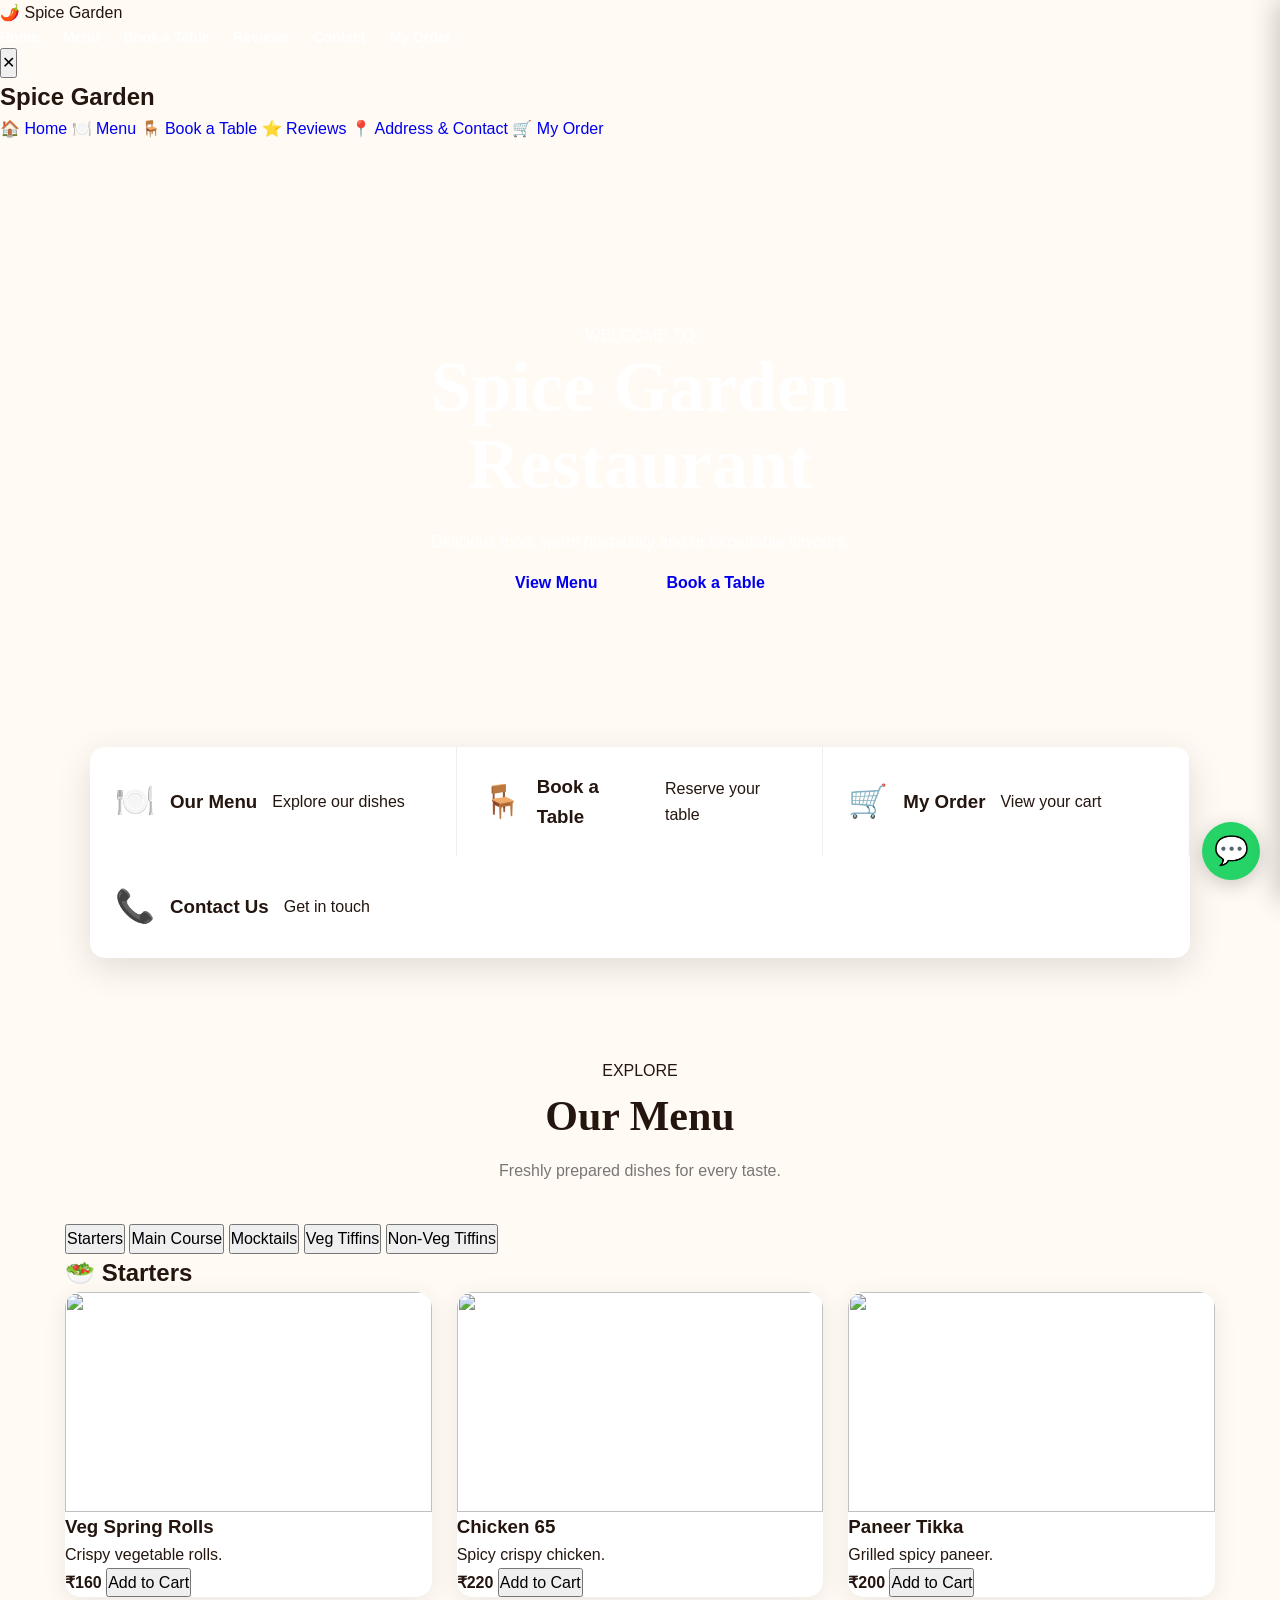
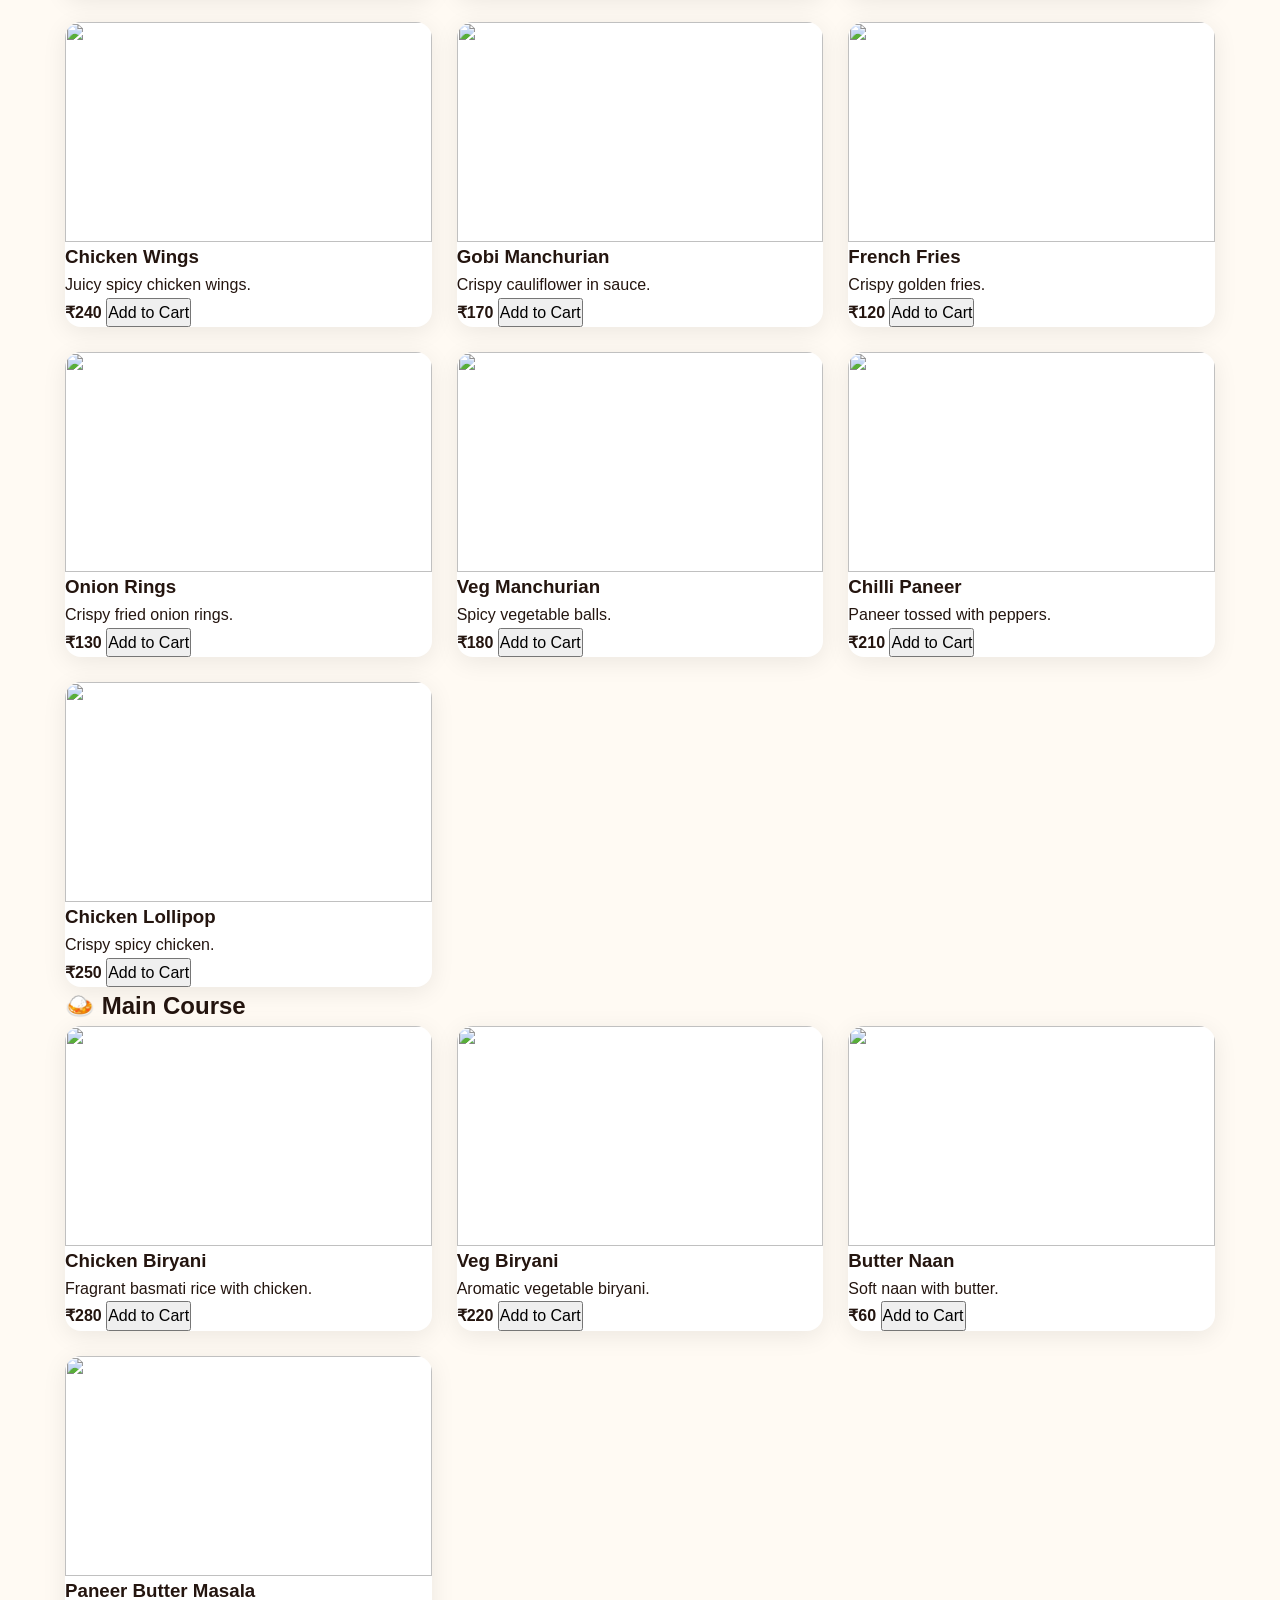
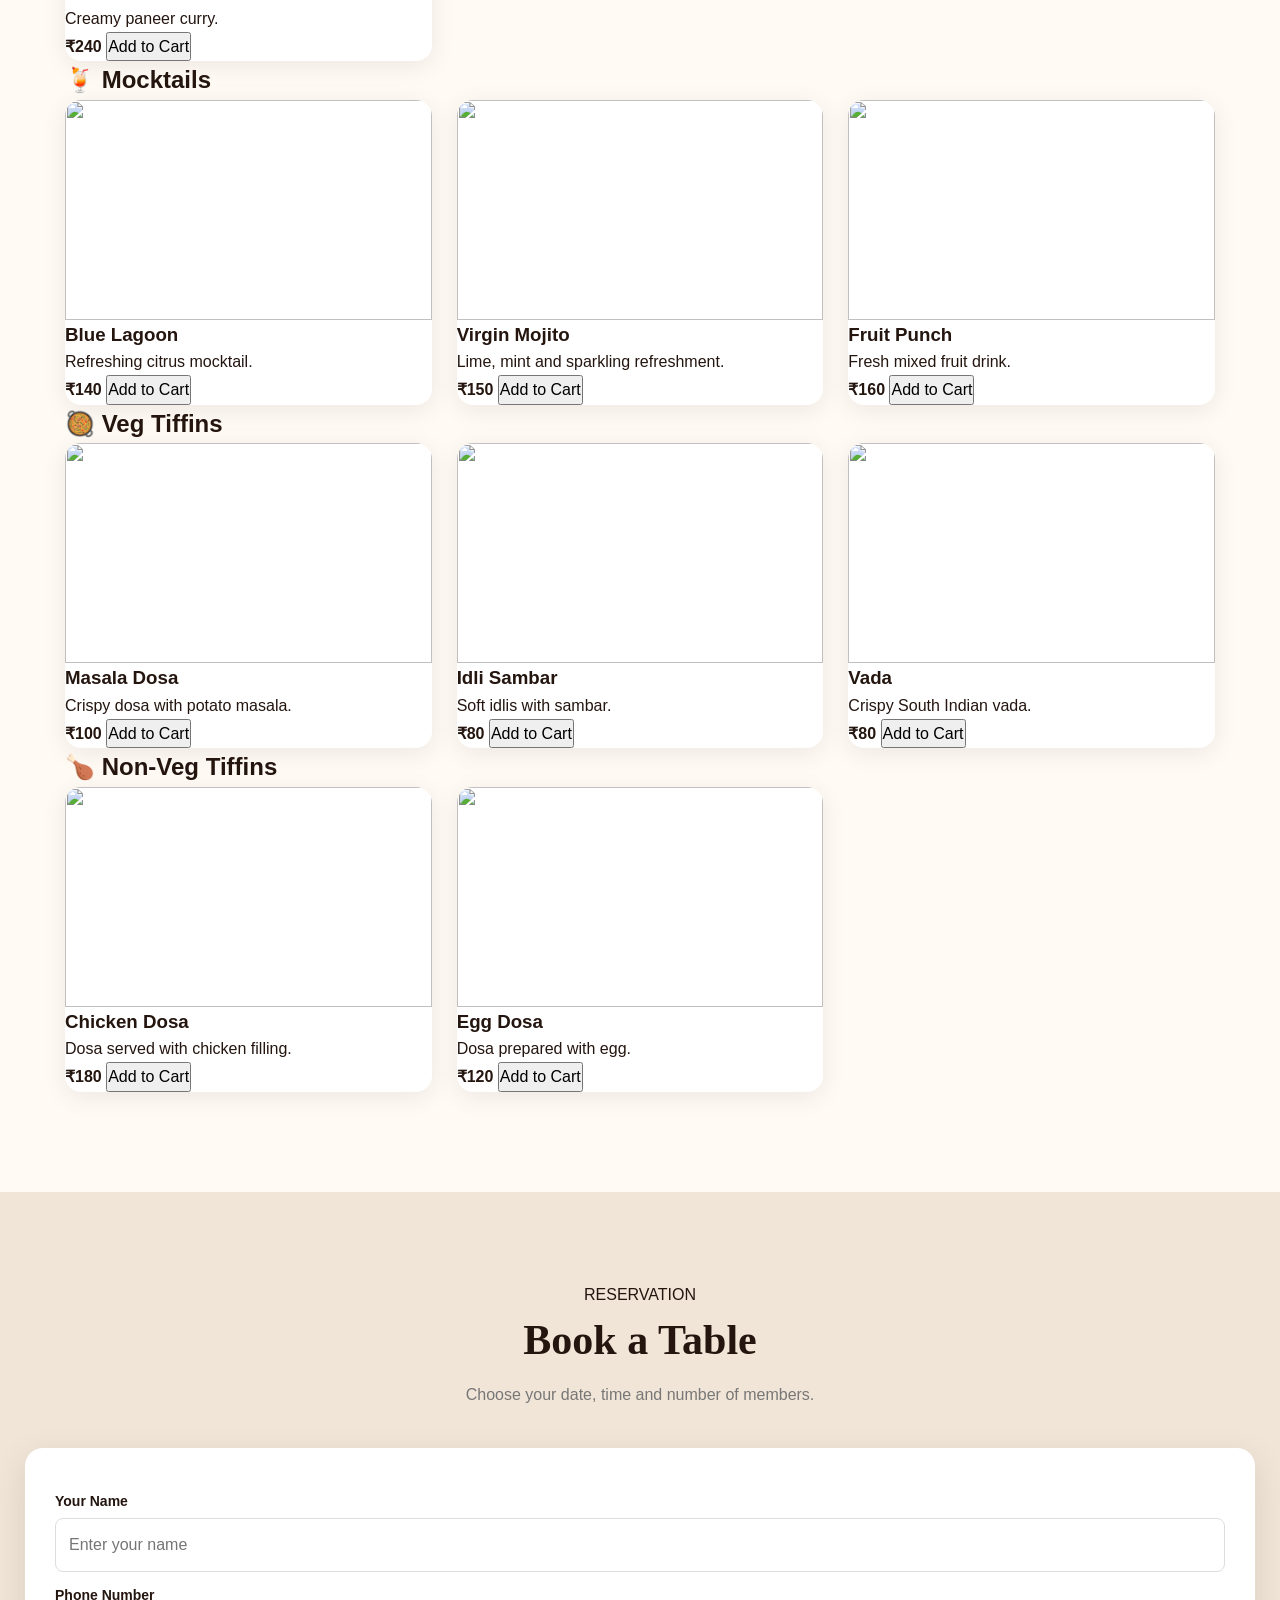
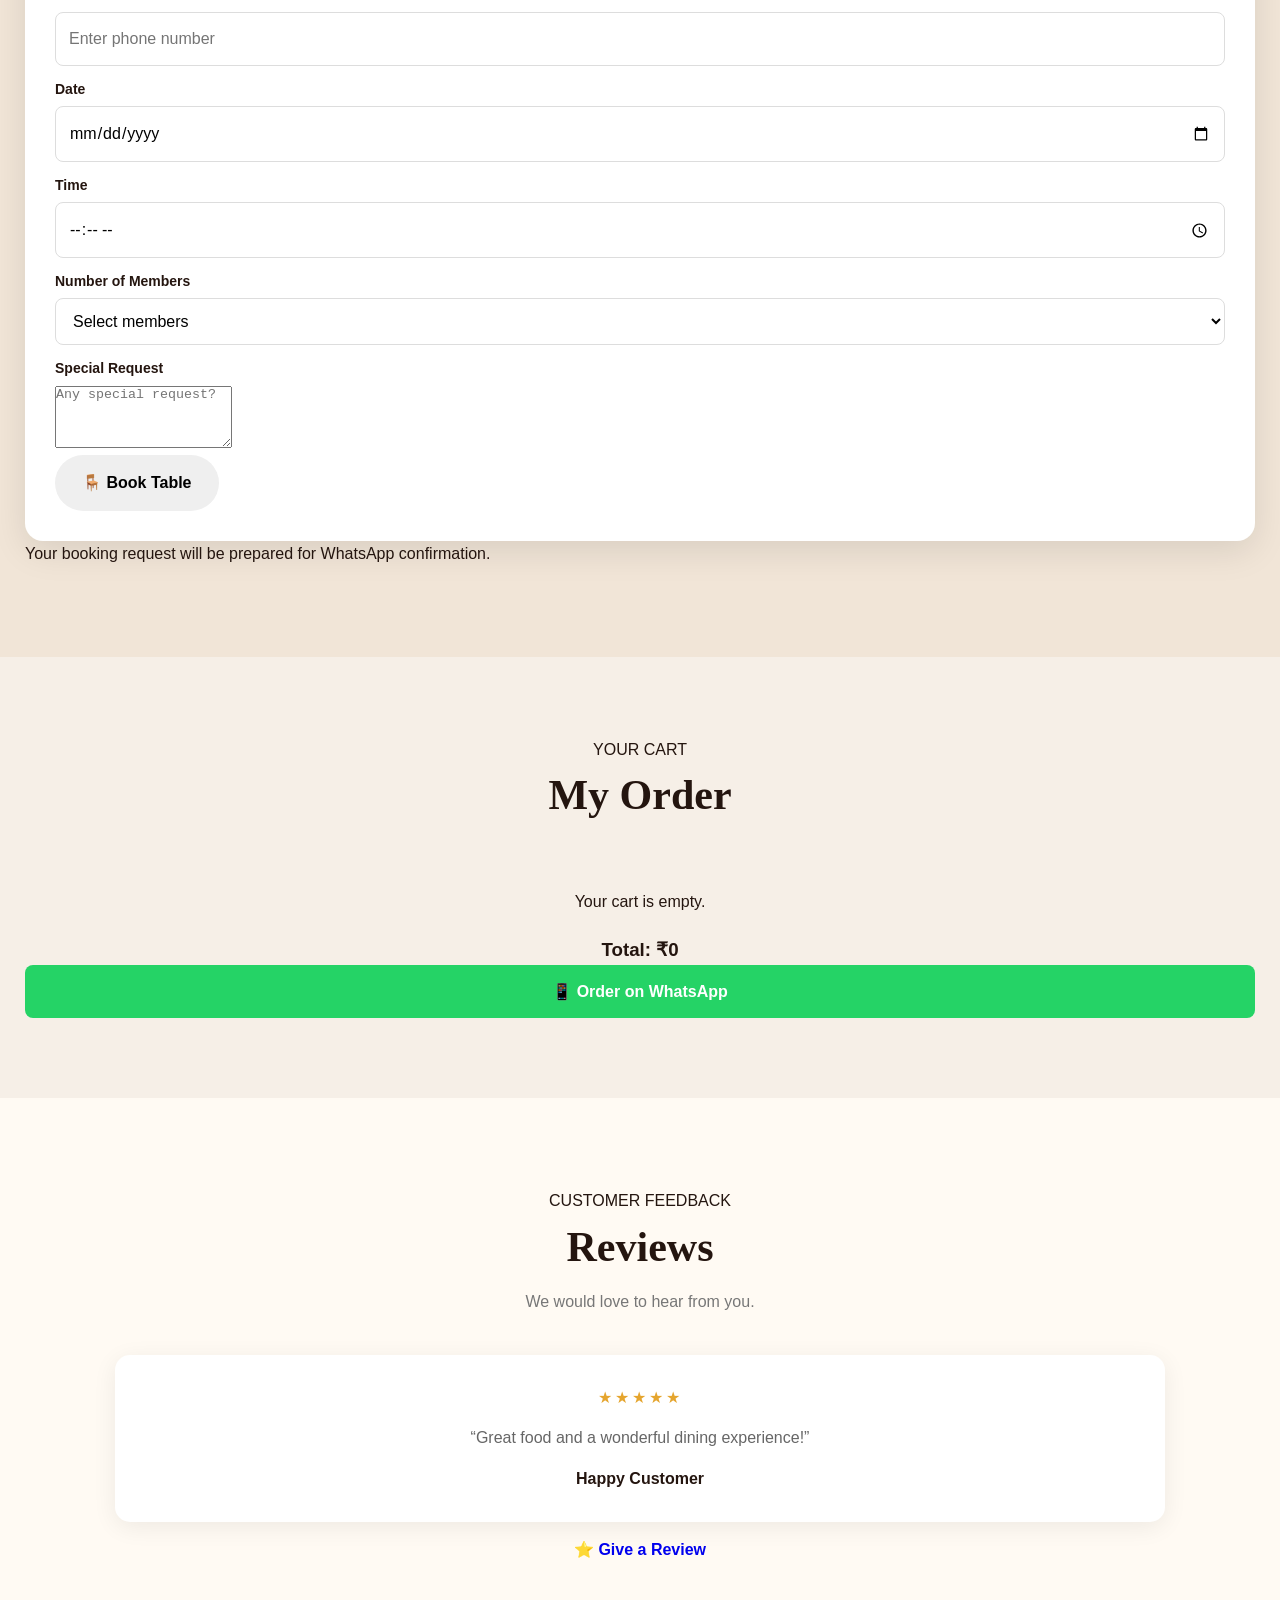
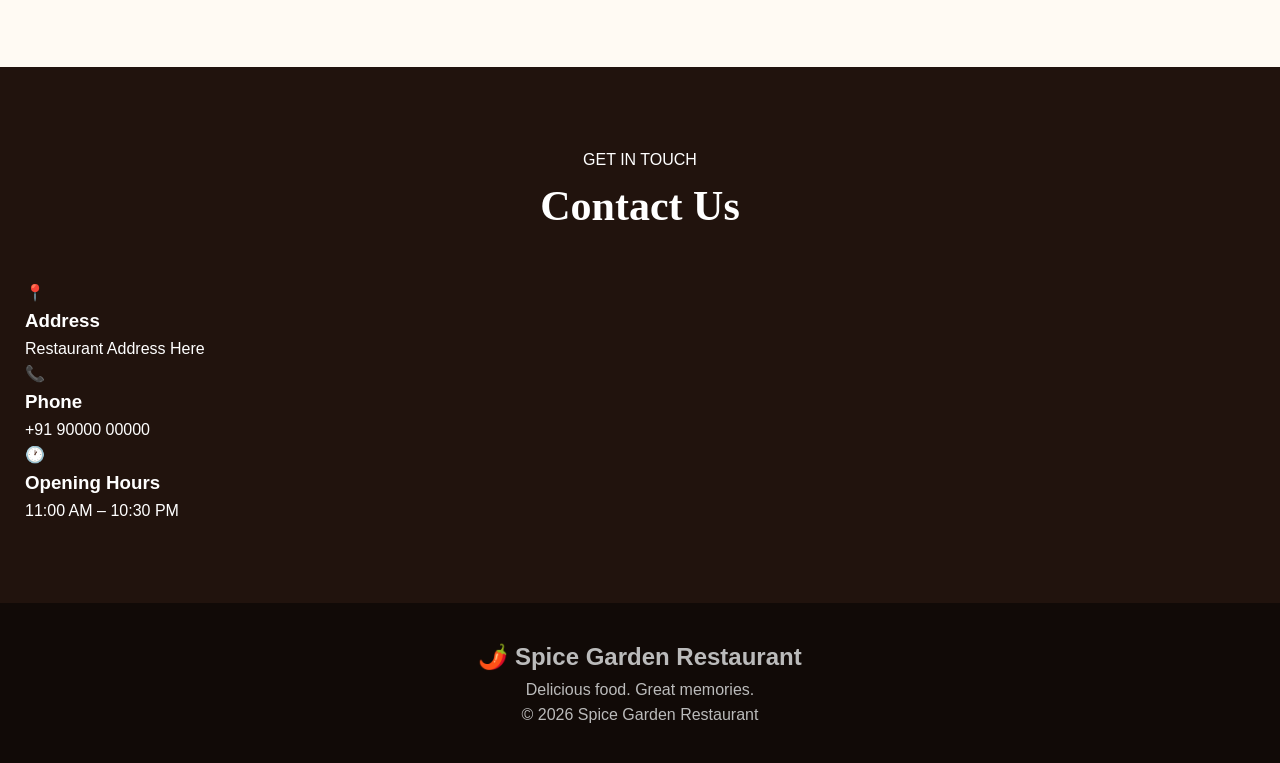
==== commit 2f8668d7: "Update index.html" ====
--- a/index.html
+++ b/index.html
@@ -3,453 +3,449 @@
 <head>
     <meta charset="UTF-8">
     <meta name="viewport" content="width=device-width, initial-scale=1.0">
-
     <title>Spice Garden Restaurant</title>
-    <meta name="description" content="Spice Garden Restaurant - Delicious food, great moments.">
-
     <link rel="stylesheet" href="style.css">
 </head>
 
 <body>
 
-<!-- TOP BAR -->
-<header class="topbar">
-    <div class="brand">
-        <span class="brand-icon">🌿</span>
-        <div>
-            <strong>Spice Garden</strong>
-            <small>RESTAURANT</small>
-        </div>
+<!-- ================= HEADER ================= -->
+<header class="header">
+    <div class="logo">
+        🌶️ <span>Spice Garden</span>
     </div>
 
     <button class="menu-toggle" id="menuToggle" aria-label="Open menu">
         ☰
     </button>
 
-    <nav id="navMenu">
+    <nav class="nav-menu" id="navMenu">
         <a href="#home">Home</a>
         <a href="#menu">Menu</a>
+        <a href="#booking">Book a Table</a>
+        <a href="#reviews">Reviews</a>
         <a href="#contact">Contact</a>
-        <a href="#booking">Book a Table</a>
-        <button class="nav-cart" onclick="openCart()">
-            🛒 Cart <span id="cartCount">0</span>
-        </button>
-        <a href="#orders">My Order</a>
+        <a href="#order">My Order</a>
     </nav>
 </header>
 
 
-<!-- HERO -->
-<section id="home" class="hero">
-    <div class="hero-overlay"></div>
-
+<!-- ================= SIDE MENU ================= -->
+<div class="side-menu" id="sideMenu">
+    <button class="close-menu" id="closeMenu">✕</button>
+
+    <h2>Spice Garden</h2>
+
+    <a href="#home">🏠 Home</a>
+    <a href="#menu">🍽️ Menu</a>
+    <a href="#booking">🪑 Book a Table</a>
+    <a href="#reviews">⭐ Reviews</a>
+    <a href="#contact">📍 Address & Contact</a>
+    <a href="#order">🛒 My Order</a>
+</div>
+
+<div class="menu-overlay" id="menuOverlay"></div>
+
+
+<!-- ================= HERO ================= -->
+<section class="hero" id="home">
     <div class="hero-content">
-        <p class="eyebrow">WELCOME TO SPICE GARDEN</p>
-
-        <h1>Authentic Flavours.<br>Unforgettable Moments.</h1>
-
-        <p class="hero-text">
-            Fresh ingredients, delicious recipes and a warm dining
-            experience for family and friends.
+        <p class="small-title">WELCOME TO</p>
+
+        <h1>Spice Garden<br>Restaurant</h1>
+
+        <p>
+            Delicious food, warm hospitality and unforgettable flavours.
         </p>
 
         <div class="hero-buttons">
-            <a href="#menu" class="btn primary-btn">Explore Menu</a>
-            <a href="#booking" class="btn outline-btn">Book a Table</a>
+            <a href="#menu" class="btn">View Menu</a>
+            <a href="#booking" class="btn secondary-btn">Book a Table</a>
         </div>
     </div>
 </section>
 
 
-<!-- QUICK ACTIONS -->
+<!-- ================= QUICK ACTIONS ================= -->
 <section class="quick-actions">
 
-    <a href="#menu">
+    <a href="#menu" class="quick-card">
         <span>🍽️</span>
-        <div>
-            <strong>Order Food</strong>
-            <small>Choose your favourites</small>
-        </div>
+        <h3>Our Menu</h3>
+        <p>Explore our dishes</p>
     </a>
 
-    <a href="#booking">
-        <span>📅</span>
-        <div>
-            <strong>Book a Table</strong>
-            <small>Reserve your table</small>
-        </div>
+    <a href="#booking" class="quick-card">
+        <span>🪑</span>
+        <h3>Book a Table</h3>
+        <p>Reserve your table</p>
     </a>
 
-    <a href="#contact">
-        <span>📍</span>
-        <div>
-            <strong>Find Us</strong>
-            <small>View restaurant details</small>
-        </div>
+    <a href="#order" class="quick-card">
+        <span>🛒</span>
+        <h3>My Order</h3>
+        <p>View your cart</p>
     </a>
 
+    <a href="#contact" class="quick-card">
+        <span>📞</span>
+        <h3>Contact Us</h3>
+        <p>Get in touch</p>
+    </a>
+
 </section>
 
 
-<!-- MENU -->
-<section id="menu" class="menu-section">
+<!-- ================= MENU ================= -->
+<section class="menu-section" id="menu">
 
     <div class="section-heading">
-        <p class="eyebrow dark">OUR MENU</p>
-        <h2>Choose Your Favourite</h2>
-        <p>Freshly prepared dishes made for every taste.</p>
-    </div>
-
-    <!-- CATEGORY BUTTONS -->
-    <div class="categories">
-        <button class="category active" onclick="showCategory('starters', this)">
+        <p class="small-title">EXPLORE</p>
+        <h2>Our Menu</h2>
+        <p>Freshly prepared dishes for every taste.</p>
+    </div>
+
+
+    <!-- MENU CATEGORY BUTTONS -->
+    <div class="category-buttons">
+
+        <button class="category-btn active" data-category="starters">
             Starters
         </button>
 
-        <button class="category" onclick="showCategory('maincourse', this)">
+        <button class="category-btn" data-category="maincourse">
             Main Course
         </button>
 
-        <button class="category" onclick="showCategory('mocktails', this)">
+        <button class="category-btn" data-category="mocktails">
             Mocktails
         </button>
 
-        <button class="category" onclick="showCategory('vegtiffins', this)">
+        <button class="category-btn" data-category="vegtiffins">
             Veg Tiffins
         </button>
 
-        <button class="category" onclick="showCategory('nonvegtiffins', this)">
+        <button class="category-btn" data-category="nonvegtiffins">
             Non-Veg Tiffins
         </button>
-    </div>
-
-
-    <!-- STARTERS -->
-    <div class="food-category active-category" id="starters">
+
+    </div>
+
+
+    <!-- ================= STARTERS ================= -->
+    <div class="menu-category active-category" id="starters">
+
+        <h2>🥗 Starters</h2>
 
         <div class="food-grid">
 
-            <article class="food-card">
-                <img src="https://images.unsplash.com/photo-1626082927389-6cd097cdc6ec?auto=format&fit=crop&w=900&q=80" alt="Chicken 65">
-                <div class="food-info">
-                    <span class="tag">NON-VEG</span>
-                    <h3>Chicken 65</h3>
-                    <p>Crispy spicy chicken tossed with aromatic spices.</p>
-                    <div class="food-bottom">
-                        <strong>₹220</strong>
-                        <button onclick="addToCart('Chicken 65', 220)">Add +</button>
-                    </div>
-                </div>
-            </article>
-
-            <article class="food-card">
-                <img src="https://images.unsplash.com/photo-1601050690597-df0568f70950?auto=format&fit=crop&w=900&q=80" alt="Paneer Tikka">
-                <div class="food-info">
-                    <span class="tag veg">VEG</span>
-                    <h3>Paneer Tikka</h3>
-                    <p>Grilled paneer with peppers and Indian spices.</p>
-                    <div class="food-bottom">
-                        <strong>₹190</strong>
-                        <button onclick="addToCart('Paneer Tikka', 190)">Add +</button>
-                    </div>
-                </div>
-            </article>
-
-            <article class="food-card">
-                <img src="https://images.unsplash.com/photo-1626777552726-4a6b54c97e46?auto=format&fit=crop&w=900&q=80" alt="Chicken Wings">
-                <div class="food-info">
-                    <span class="tag">NON-VEG</span>
-                    <h3>Chicken Wings</h3>
-                    <p>Juicy wings with a delicious spicy coating.</p>
-                    <div class="food-bottom">
-                        <strong>₹230</strong>
-                        <button onclick="addToCart('Chicken Wings', 230)">Add +</button>
-                    </div>
-                </div>
-            </article>
-
-            <article class="food-card">
-                <img src="https://images.unsplash.com/photo-1626132647523-66f5bf380027?auto=format&fit=crop&w=900&q=80" alt="Gobi Manchurian">
-                <div class="food-info">
-                    <span class="tag veg">VEG</span>
-                    <h3>Gobi Manchurian</h3>
-                    <p>Crispy cauliflower tossed in Manchurian sauce.</p>
-                    <div class="food-bottom">
-                        <strong>₹160</strong>
-                        <button onclick="addToCart('Gobi Manchurian', 160)">Add +</button>
-                    </div>
-                </div>
-            </article>
-
-            <article class="food-card">
-                <img src="https://images.unsplash.com/photo-1603894584373-5ac82b2ae398?auto=format&fit=crop&w=900&q=80" alt="Chicken Tikka">
-                <div class="food-info">
-                    <span class="tag">NON-VEG</span>
-                    <h3>Chicken Tikka</h3>
-                    <p>Tender chicken marinated and grilled to perfection.</p>
-                    <div class="food-bottom">
-                        <strong>₹240</strong>
-                        <button onclick="addToCart('Chicken Tikka', 240)">Add +</button>
-                    </div>
-                </div>
-            </article>
-
-            <article class="food-card">
-                <img src="https://images.unsplash.com/photo-1628294895950-9805252327bc?auto=format&fit=crop&w=900&q=80" alt="Veg Spring Rolls">
-                <div class="food-info">
-                    <span class="tag veg">VEG</span>
-                    <h3>Veg Spring Rolls</h3>
-                    <p>Crispy rolls filled with fresh vegetables.</p>
-                    <div class="food-bottom">
-                        <strong>₹150</strong>
-                        <button onclick="addToCart('Veg Spring Rolls', 150)">Add +</button>
-                    </div>
-                </div>
-            </article>
-
-            <article class="food-card">
-                <img src="https://images.unsplash.com/photo-1562565652-a0d8f0c59eb4?auto=format&fit=crop&w=900&q=80" alt="Chicken Lollipop">
-                <div class="food-info">
-                    <span class="tag">NON-VEG</span>
-                    <h3>Chicken Lollipop</h3>
-                    <p>Juicy chicken prepared with a flavorful coating.</p>
-                    <div class="food-bottom">
-                        <strong>₹250</strong>
-                        <button onclick="addToCart('Chicken Lollipop', 250)">Add +</button>
-                    </div>
-                </div>
-            </article>
-
-            <article class="food-card">
-                <img src="https://images.unsplash.com/photo-1625944525533-473f1a3d54e7?auto=format&fit=crop&w=900&q=80" alt="French Fries">
-                <div class="food-info">
-                    <span class="tag veg">VEG</span>
-                    <h3>French Fries</h3>
-                    <p>Golden crispy fries served with seasoning.</p>
-                    <div class="food-bottom">
-                        <strong>₹120</strong>
-                        <button onclick="addToCart('French Fries', 120)">Add +</button>
-                    </div>
-                </div>
-            </article>
-
-            <article class="food-card">
-                <img src="https://images.unsplash.com/photo-1544025162-d76694265947?auto=format&fit=crop&w=900&q=80" alt="Chicken Kebab">
-                <div class="food-info">
-                    <span class="tag">NON-VEG</span>
-                    <h3>Chicken Kebab</h3>
-                    <p>Grilled chicken kebabs with traditional spices.</p>
-                    <div class="food-bottom">
-                        <strong>₹230</strong>
-                        <button onclick="addToCart('Chicken Kebab', 230)">Add +</button>
-                    </div>
-                </div>
-            </article>
-
-            <article class="food-card">
-                <img src="https://images.unsplash.com/photo-1625398407796-82650a8c135f?auto=format&fit=crop&w=900&q=80" alt="Crispy Corn">
-                <div class="food-info">
-                    <span class="tag veg">VEG</span>
-                    <h3>Crispy Corn</h3>
-                    <p>Crunchy corn tossed with herbs and spices.</p>
-                    <div class="food-bottom">
-                        <strong>₹140</strong>
-                        <button onclick="addToCart('Crispy Corn', 140)">Add +</button>
-                    </div>
-                </div>
-            </article>
-
-        </div>
-    </div>
-
-
-    <!-- MAIN COURSE -->
-    <div class="food-category" id="maincourse">
+            <div class="food-card">
+                <img src="https://images.unsplash.com/photo-1601050690597-df0568f70950?auto=format&fit=crop&w=800&q=80">
+                <h3>Veg Spring Rolls</h3>
+                <p>Crispy vegetable rolls.</p>
+                <strong>₹160</strong>
+                <button class="add-cart"
+                    data-name="Veg Spring Rolls"
+                    data-price="160">
+                    Add to Cart
+                </button>
+            </div>
+
+            <div class="food-card">
+                <img src="https://images.unsplash.com/photo-1626082927389-6cd097cdc6ec?auto=format&fit=crop&w=800&q=80">
+                <h3>Chicken 65</h3>
+                <p>Spicy crispy chicken.</p>
+                <strong>₹220</strong>
+                <button class="add-cart"
+                    data-name="Chicken 65"
+                    data-price="220">
+                    Add to Cart
+                </button>
+            </div>
+
+            <div class="food-card">
+                <img src="https://images.unsplash.com/photo-1599487488170-d11ec9c172f0?auto=format&fit=crop&w=800&q=80">
+                <h3>Paneer Tikka</h3>
+                <p>Grilled spicy paneer.</p>
+                <strong>₹200</strong>
+                <button class="add-cart"
+                    data-name="Paneer Tikka"
+                    data-price="200">
+                    Add to Cart
+                </button>
+            </div>
+
+            <div class="food-card">
+                <img src="https://images.unsplash.com/photo-1569058242253-92a9c755a0ec?auto=format&fit=crop&w=800&q=80">
+                <h3>Chicken Wings</h3>
+                <p>Juicy spicy chicken wings.</p>
+                <strong>₹240</strong>
+                <button class="add-cart"
+                    data-name="Chicken Wings"
+                    data-price="240">
+                    Add to Cart
+                </button>
+            </div>
+
+            <div class="food-card">
+                <img src="https://images.unsplash.com/photo-1628294895950-9805252327bc?auto=format&fit=crop&w=800&q=80">
+                <h3>Gobi Manchurian</h3>
+                <p>Crispy cauliflower in sauce.</p>
+                <strong>₹170</strong>
+                <button class="add-cart"
+                    data-name="Gobi Manchurian"
+                    data-price="170">
+                    Add to Cart
+                </button>
+            </div>
+
+            <div class="food-card">
+                <img src="https://images.unsplash.com/photo-1601050690117-94f5f6fa8bd7?auto=format&fit=crop&w=800&q=80">
+                <h3>French Fries</h3>
+                <p>Crispy golden fries.</p>
+                <strong>₹120</strong>
+                <button class="add-cart"
+                    data-name="French Fries"
+                    data-price="120">
+                    Add to Cart
+                </button>
+            </div>
+
+            <div class="food-card">
+                <img src="https://images.unsplash.com/photo-1541592106381-b31e9677c0e5?auto=format&fit=crop&w=800&q=80">
+                <h3>Onion Rings</h3>
+                <p>Crispy fried onion rings.</p>
+                <strong>₹130</strong>
+                <button class="add-cart"
+                    data-name="Onion Rings"
+                    data-price="130">
+                    Add to Cart
+                </button>
+            </div>
+
+            <div class="food-card">
+                <img src="https://images.unsplash.com/photo-1603133872878-684f208fb84b?auto=format&fit=crop&w=800&q=80">
+                <h3>Veg Manchurian</h3>
+                <p>Spicy vegetable balls.</p>
+                <strong>₹180</strong>
+                <button class="add-cart"
+                    data-name="Veg Manchurian"
+                    data-price="180">
+                    Add to Cart
+                </button>
+            </div>
+
+            <div class="food-card">
+                <img src="https://images.unsplash.com/photo-1599487488170-8e7a7c8a9e6b?auto=format&fit=crop&w=800&q=80">
+                <h3>Chilli Paneer</h3>
+                <p>Paneer tossed with peppers.</p>
+                <strong>₹210</strong>
+                <button class="add-cart"
+                    data-name="Chilli Paneer"
+                    data-price="210">
+                    Add to Cart
+                </button>
+            </div>
+
+            <div class="food-card">
+                <img src="https://images.unsplash.com/photo-1565299507177-b0ac66763828?auto=format&fit=crop&w=800&q=80">
+                <h3>Chicken Lollipop</h3>
+                <p>Crispy spicy chicken.</p>
+                <strong>₹250</strong>
+                <button class="add-cart"
+                    data-name="Chicken Lollipop"
+                    data-price="250">
+                    Add to Cart
+                </button>
+            </div>
+
+        </div>
+    </div>
+
+
+    <!-- ================= MAIN COURSE ================= -->
+    <div class="menu-category" id="maincourse">
+
+        <h2>🍛 Main Course</h2>
 
         <div class="food-grid">
 
-            <article class="food-card">
-                <img src="https://images.unsplash.com/photo-1563379091339-03246963d96c?auto=format&fit=crop&w=900&q=80" alt="Chicken Biryani">
-                <div class="food-info">
-                    <span class="tag">SPECIAL</span>
-                    <h3>Chicken Biryani</h3>
-                    <p>Fragrant basmati rice with tender chicken and spices.</p>
-                    <div class="food-bottom">
-                        <strong>₹249</strong>
-                        <button onclick="addToCart('Chicken Biryani', 249)">Add +</button>
-                    </div>
-                </div>
-            </article>
-
-            <article class="food-card">
-                <img src="https://images.unsplash.com/photo-1599487488170-d11ec9c172f0?auto=format&fit=crop&w=900&q=80" alt="Mutton Biryani">
-                <div class="food-info">
-                    <span class="tag">NON-VEG</span>
-                    <h3>Mutton Biryani</h3>
-                    <p>Rich biryani prepared with tender mutton.</p>
-                    <div class="food-bottom">
-                        <strong>₹329</strong>
-                        <button onclick="addToCart('Mutton Biryani', 329)">Add +</button>
-                    </div>
-                </div>
-            </article>
-
-            <article class="food-card">
-                <img src="https://images.unsplash.com/photo-1596797038530-2c107229654b?auto=format&fit=crop&w=900&q=80" alt="Veg Biryani">
-                <div class="food-info">
-                    <span class="tag veg">VEG</span>
-                    <h3>Veg Biryani</h3>
-                    <p>Aromatic rice cooked with vegetables and spices.</p>
-                    <div class="food-bottom">
-                        <strong>₹199</strong>
-                        <button onclick="addToCart('Veg Biryani', 199)">Add +</button>
-                    </div>
-                </div>
-            </article>
-
-            <article class="food-card">
-                <img src="https://images.unsplash.com/photo-1601050690117-94f5f6fa8bd7?auto=format&fit=crop&w=900&q=80" alt="Paneer Butter Masala">
-                <div class="food-info">
-                    <span class="tag veg">VEG</span>
-                    <h3>Paneer Butter Masala</h3>
-                    <p>Paneer cooked in a creamy tomato-based gravy.</p>
-                    <div class="food-bottom">
-                        <strong>₹210</strong>
-                        <button onclick="addToCart('Paneer Butter Masala', 210)">Add +</button>
-                    </div>
-                </div>
-            </article>
-
-        </div>
-    </div>
-
-
-    <!-- MOCKTAILS -->
-    <div class="food-category" id="mocktails">
+            <div class="food-card">
+                <img src="https://images.unsplash.com/photo-1563379091339-03246963d29a?auto=format&fit=crop&w=800&q=80">
+                <h3>Chicken Biryani</h3>
+                <p>Fragrant basmati rice with chicken.</p>
+                <strong>₹280</strong>
+                <button class="add-cart"
+                    data-name="Chicken Biryani"
+                    data-price="280">
+                    Add to Cart
+                </button>
+            </div>
+
+            <div class="food-card">
+                <img src="https://images.unsplash.com/photo-1599043513900-ed6fe01d3833?auto=format&fit=crop&w=800&q=80">
+                <h3>Veg Biryani</h3>
+                <p>Aromatic vegetable biryani.</p>
+                <strong>₹220</strong>
+                <button class="add-cart"
+                    data-name="Veg Biryani"
+                    data-price="220">
+                    Add to Cart
+                </button>
+            </div>
+
+            <div class="food-card">
+                <img src="https://images.unsplash.com/photo-1601050690597-df0568f70950?auto=format&fit=crop&w=800&q=80">
+                <h3>Butter Naan</h3>
+                <p>Soft naan with butter.</p>
+                <strong>₹60</strong>
+                <button class="add-cart"
+                    data-name="Butter Naan"
+                    data-price="60">
+                    Add to Cart
+                </button>
+            </div>
+
+            <div class="food-card">
+                <img src="https://images.unsplash.com/photo-1546833999-b9f581a1996d?auto=format&fit=crop&w=800&q=80">
+                <h3>Paneer Butter Masala</h3>
+                <p>Creamy paneer curry.</p>
+                <strong>₹240</strong>
+                <button class="add-cart"
+                    data-name="Paneer Butter Masala"
+                    data-price="240">
+                    Add to Cart
+                </button>
+            </div>
+
+        </div>
+    </div>
+
+
+    <!-- ================= MOCKTAILS ================= -->
+    <div class="menu-category" id="mocktails">
+
+        <h2>🍹 Mocktails</h2>
 
         <div class="food-grid">
 
-            <article class="food-card">
-                <img src="https://images.unsplash.com/photo-1544145945-f90425340c7e?auto=format&fit=crop&w=900&q=80" alt="Virgin Mojito">
-                <div class="food-info">
-                    <span class="tag drink">DRINK</span>
-                    <h3>Virgin Mojito</h3>
-                    <p>Refreshing mint, lime and sparkling soda.</p>
-                    <div class="food-bottom">
-                        <strong>₹120</strong>
-                        <button onclick="addToCart('Virgin Mojito', 120)">Add +</button>
-                    </div>
-                </div>
-            </article>
-
-            <article class="food-card">
-                <img src="https://images.unsplash.com/photo-1600271886742-f049cd451bba?auto=format&fit=crop&w=900&q=80" alt="Fresh Orange Mocktail">
-                <div class="food-info">
-                    <span class="tag drink">DRINK</span>
-                    <h3>Orange Mocktail</h3>
-                    <p>Fresh citrus flavours with a refreshing finish.</p>
-                    <div class="food-bottom">
-                        <strong>₹130</strong>
-                        <button onclick="addToCart('Orange Mocktail', 130)">Add +</button>
-                    </div>
-                </div>
-            </article>
-
-            <article class="food-card">
-                <img src="https://images.unsplash.com/photo-1551024709-8f23befc6f87?auto=format&fit=crop&w=900&q=80" alt="Strawberry Mocktail">
-                <div class="food-info">
-                    <span class="tag drink">DRINK</span>
-                    <h3>Strawberry Mocktail</h3>
-                    <p>Sweet strawberry flavour with a chilled finish.</p>
-                    <div class="food-bottom">
-                        <strong>₹140</strong>
-                        <button onclick="addToCart('Strawberry Mocktail', 140)">Add +</button>
-                    </div>
-                </div>
-            </article>
-
-        </div>
-    </div>
-
-
-    <!-- VEG TIFFINS -->
-    <div class="food-category" id="vegtiffins">
+            <div class="food-card">
+                <img src="https://images.unsplash.com/photo-1513558161293-cdaf765ed2fd?auto=format&fit=crop&w=800&q=80">
+                <h3>Blue Lagoon</h3>
+                <p>Refreshing citrus mocktail.</p>
+                <strong>₹140</strong>
+                <button class="add-cart"
+                    data-name="Blue Lagoon"
+                    data-price="140">
+                    Add to Cart
+                </button>
+            </div>
+
+            <div class="food-card">
+                <img src="https://images.unsplash.com/photo-1544145945-f90425340c7e?auto=format&fit=crop&w=800&q=80">
+                <h3>Virgin Mojito</h3>
+                <p>Lime, mint and sparkling refreshment.</p>
+                <strong>₹150</strong>
+                <button class="add-cart"
+                    data-name="Virgin Mojito"
+                    data-price="150">
+                    Add to Cart
+                </button>
+            </div>
+
+            <div class="food-card">
+                <img src="https://images.unsplash.com/photo-1551024709-8f23befc6f87?auto=format&fit=crop&w=800&q=80">
+                <h3>Fruit Punch</h3>
+                <p>Fresh mixed fruit drink.</p>
+                <strong>₹160</strong>
+                <button class="add-cart"
+                    data-name="Fruit Punch"
+                    data-price="160">
+                    Add to Cart
+                </button>
+            </div>
+
+        </div>
+    </div>
+
+
+    <!-- ================= VEG TIFFINS ================= -->
+    <div class="menu-category" id="vegtiffins">
+
+        <h2>🥘 Veg Tiffins</h2>
 
         <div class="food-grid">
 
-            <article class="food-card">
-                <img src="https://images.unsplash.com/photo-1630383249896-424e482df921?auto=format&fit=crop&w=900&q=80" alt="Masala Dosa">
-                <div class="food-info">
-                    <span class="tag veg">VEG</span>
-                    <h3>Masala Dosa</h3>
-                    <p>Crispy dosa served with potato masala and chutney.</p>
-                    <div class="food-bottom">
-                        <strong>₹90</strong>
-                        <button onclick="addToCart('Masala Dosa', 90)">Add +</button>
-                    </div>
-                </div>
-            </article>
-
-            <article class="food-card">
-                <img src="https://images.unsplash.com/photo-1626132647523-66f5bf380027?auto=format&fit=crop&w=900&q=80" alt="Idly">
-                <div class="food-info">
-                    <span class="tag veg">VEG</span>
-                    <h3>Idly</h3>
-                    <p>Soft steamed idlis served with sambar and chutney.</p>
-                    <div class="food-bottom">
-                        <strong>₹70</strong>
-                        <button onclick="addToCart('Idly', 70)">Add +</button>
-                    </div>
-                </div>
-            </article>
-
-            <article class="food-card">
-                <img src="https://images.unsplash.com/photo-1668236543090-82eba5ee5976?auto=format&fit=crop&w=900&q=80" alt="Vada">
-                <div class="food-info">
-                    <span class="tag veg">VEG</span>
-                    <h3>Medu Vada</h3>
-                    <p>Crispy South Indian vada with chutney and sambar.</p>
-                    <div class="food-bottom">
-                        <strong>₹80</strong>
-                        <button onclick="addToCart('Medu Vada', 80)">Add +</button>
-                    </div>
-                </div>
-            </article>
-
-        </div>
-    </div>
-
-
-    <!-- NON VEG TIFFINS -->
-    <div class="food-category" id="nonvegtiffins">
+            <div class="food-card">
+                <img src="https://images.unsplash.com/photo-1589301760014-d929f3979dbc?auto=format&fit=crop&w=800&q=80">
+                <h3>Masala Dosa</h3>
+                <p>Crispy dosa with potato masala.</p>
+                <strong>₹100</strong>
+                <button class="add-cart"
+                    data-name="Masala Dosa"
+                    data-price="100">
+                    Add to Cart
+                </button>
+            </div>
+
+            <div class="food-card">
+                <img src="https://images.unsplash.com/photo-1630383249896-424e482df921?auto=format&fit=crop&w=800&q=80">
+                <h3>Idli Sambar</h3>
+                <p>Soft idlis with sambar.</p>
+                <strong>₹80</strong>
+                <button class="add-cart"
+                    data-name="Idli Sambar"
+                    data-price="80">
+                    Add to Cart
+                </button>
+            </div>
+
+            <div class="food-card">
+                <img src="https://images.unsplash.com/photo-1626132647523-66f5bf380027?auto=format&fit=crop&w=800&q=80">
+                <h3>Vada</h3>
+                <p>Crispy South Indian vada.</p>
+                <strong>₹80</strong>
+                <button class="add-cart"
+                    data-name="Vada"
+                    data-price="80">
+                    Add to Cart
+                </button>
+            </div>
+
+        </div>
+    </div>
+
+
+    <!-- ================= NON VEG TIFFINS ================= -->
+    <div class="menu-category" id="nonvegtiffins">
+
+        <h2>🍗 Non-Veg Tiffins</h2>
 
         <div class="food-grid">
 
-            <article class="food-card">
-                <img src="https://images.unsplash.com/photo-1601050690597-df0568f70950?auto=format&fit=crop&w=900&q=80" alt="Chicken Dosa">
-                <div class="food-info">
-                    <span class="tag">NON-VEG</span>
-                    <h3>Chicken Dosa</h3>
-                    <p>Crispy dosa served with flavorful chicken filling.</p>
-                    <div class="food-bottom">
-                        <strong>₹180</strong>
-                        <button onclick="addToCart('Chicken Dosa', 180)">Add +</button>
-                    </div>
-                </div>
-            </article>
-
-            <article class="food-card">
-                <img src="https://images.unsplash.com/photo-1603894584373-5ac82b2ae398?auto=format&fit=crop&w=900&q=80" alt="Egg Dosa">
-                <div class="food-info">
-                    <span class="tag">NON-VEG</span>
-                    <h3>Egg Dosa</h3>
-                    <p>Crispy dosa topped with fresh egg and spices.</p>
-                    <div class="food-bottom">
-                        <strong>₹120</strong>
-                        <button onclick="addToCart('Egg Dosa', 120)">Add +</button>
-                    </div>
-                </div>
-            </article>
+            <div class="food-card">
+                <img src="https://images.unsplash.com/photo-1603894584373-5ac82b2ae398?auto=format&fit=crop&w=800&q=80">
+                <h3>Chicken Dosa</h3>
+                <p>Dosa served with chicken filling.</p>
+                <strong>₹180</strong>
+                <button class="add-cart"
+                    data-name="Chicken Dosa"
+                    data-price="180">
+                    Add to Cart
+                </button>
+            </div>
+
+            <div class="food-card">
+                <img src="https://images.unsplash.com/photo-1601050690117-94f5f6fa8bd7?auto=format&fit=crop&w=800&q=80">
+                <h3>Egg Dosa</h3>
+                <p>Dosa prepared with egg.</p>
+                <strong>₹120</strong>
+                <button class="add-cart"
+                    data-name="Egg Dosa"
+                    data-price="120">
+                    Add to Cart
+                </button>
+            </div>
 
         </div>
     </div>
@@ -457,63 +453,205 @@
 </section>
 
 
-<!-- BOOK A TABLE -->
-<section id="booking" class="booking-section">
-
-    <div class="booking-container">
-
-        <div class="booking-info">
-            <p class="eyebrow dark">RESERVATIONS</p>
-            <h2>Book Your Table</h2>
-            <p>
-                Planning a family dinner, lunch or special occasion?
-                Reserve your table in advance.
-            </p>
-
-            <div class="booking-feature">
-                <span>📅</span>
-                <div>
-                    <strong>Choose your date</strong>
-                    <p>Select the day you want to visit.</p>
-                </div>
-            </div>
-
-            <div class="booking-feature">
-                <span>🕐</span>
-                <div>
-                    <strong>Select your time</strong>
-                    <p>Choose your preferred dining time.</p>
-                </div>
-            </div>
-
-            <div class="booking-feature">
-                <span>👥</span>
-                <div>
-                    <strong>Number of guests</strong>
-                    <p>Tell us how many people are coming.</p>
-                </div>
-            </div>
-        </div>
-
-
-        <form id="bookingForm" class="booking-form">
-
-            <label>Your Name</label>
-            <input type="text" id="bookingName" placeholder="Enter your name" required>
-
-            <label>Phone Number</label>
-            <input type="tel" id="bookingPhone" placeholder="Enter phone number" required>
-
-            <label>Date</label>
-            <input type="date" id="bookingDate" required>
-
-            <label>Time</label>
-            <input type="time" id="bookingTime" required>
-
-            <label>Number of Members</label>
+<!-- ================= BOOKING ================= -->
+<section class="booking-section" id="booking">
+
+    <div class="section-heading">
+        <p class="small-title">RESERVATION</p>
+        <h2>Book a Table</h2>
+        <p>Choose your date, time and number of members.</p>
+    </div>
+
+    <form id="bookingForm" class="booking-form">
+
+        <div class="form-group">
+            <label for="bookingName">Your Name</label>
+            <input
+                type="text"
+                id="bookingName"
+                placeholder="Enter your name"
+                required>
+        </div>
+
+        <div class="form-group">
+            <label for="bookingPhone">Phone Number</label>
+            <input
+                type="tel"
+                id="bookingPhone"
+                placeholder="Enter phone number"
+                required>
+        </div>
+
+        <div class="form-group">
+            <label for="bookingDate">Date</label>
+            <input
+                type="date"
+                id="bookingDate"
+                required>
+        </div>
+
+        <div class="form-group">
+            <label for="bookingTime">Time</label>
+            <input
+                type="time"
+                id="bookingTime"
+                required>
+        </div>
+
+        <div class="form-group">
+            <label for="bookingMembers">Number of Members</label>
+
             <select id="bookingMembers" required>
                 <option value="">Select members</option>
-                <option>1</option>
-                <option>2</option>
-                <option>3</option>
-                <option
+                <option value="1">1</option>
+                <option value="2">2</option>
+                <option value="3">3</option>
+                <option value="4">4</option>
+                <option value="5">5</option>
+                <option value="6">6</option>
+                <option value="7">7</option>
+                <option value="8">8</option>
+                <option value="9">9</option>
+                <option value="10">10</option>
+            </select>
+        </div>
+
+        <div class="form-group">
+            <label for="bookingMessage">Special Request</label>
+            <textarea
+                id="bookingMessage"
+                rows="4"
+                placeholder="Any special request?"></textarea>
+        </div>
+
+        <!-- IMPORTANT: SUBMIT BUTTON -->
+        <button type="submit" class="btn booking-submit">
+            🪑 Book Table
+        </button>
+
+    </form>
+
+    <p class="booking-note">
+        Your booking request will be prepared for WhatsApp confirmation.
+    </p>
+
+</section>
+
+
+<!-- ================= MY ORDER ================= -->
+<section class="order-section" id="order">
+
+    <div class="section-heading">
+        <p class="small-title">YOUR CART</p>
+        <h2>My Order</h2>
+    </div>
+
+    <div id="cartItems" class="cart-items">
+        <p>Your cart is empty.</p>
+    </div>
+
+    <div class="cart-summary">
+        <h3>Total: ₹<span id="cartTotal">0</span></h3>
+
+        <button id="whatsappOrder" class="btn whatsapp-btn">
+            📱 Order on WhatsApp
+        </button>
+    </div>
+
+</section>
+
+
+<!-- ================= REVIEWS ================= -->
+<section class="reviews-section" id="reviews">
+
+    <div class="section-heading">
+        <p class="small-title">CUSTOMER FEEDBACK</p>
+        <h2>Reviews</h2>
+        <p>We would love to hear from you.</p>
+    </div>
+
+    <div class="review-card">
+        <div class="stars">★★★★★</div>
+
+        <p>
+            “Great food and a wonderful dining experience!”
+        </p>
+
+        <strong>Happy Customer</strong>
+    </div>
+
+    <a
+        href="mailto:restaurant@example.com?subject=Spice%20Garden%20Review"
+        class="btn">
+        ⭐ Give a Review
+    </a>
+
+</section>
+
+
+<!-- ================= CONTACT ================= -->
+<section class="contact-section" id="contact">
+
+    <div class="section-heading">
+        <p class="small-title">GET IN TOUCH</p>
+        <h2>Contact Us</h2>
+    </div>
+
+    <div class="contact-grid">
+
+        <div class="contact-card">
+            <span>📍</span>
+            <h3>Address</h3>
+            <p>Restaurant Address Here</p>
+        </div>
+
+        <div class="contact-card">
+            <span>📞</span>
+            <h3>Phone</h3>
+            <p>+91 90000 00000</p>
+        </div>
+
+        <div class="contact-card">
+            <span>🕐</span>
+            <h3>Opening Hours</h3>
+            <p>11:00 AM – 10:30 PM</p>
+        </div>
+
+    </div>
+
+</section>
+
+
+<!-- ================= WHATSAPP ================= -->
+<a
+    class="floating-whatsapp"
+    href="https://wa.me/910000000000"
+    target="_blank"
+    aria-label="WhatsApp">
+    💬
+</a>
+
+
+<!-- ================= FOOTER ================= -->
+<footer class="footer">
+
+    <h2>🌶️ Spice Garden Restaurant</h2>
+
+    <p>
+        Delicious food. Great memories.
+    </p>
+
+    <p class="copyright">
+        © 2026 Spice Garden Restaurant
+    </p>
+
+</footer>
+
+
+<!-- ================= CART PANEL ================= -->
+<div class="cart-panel" id="cartPanel">
+
+    <div class="cart-header">
+        <h2>🛒 My Order</h2>
+
+     
--- a/style.css
+++ b/style.css
@@ -9,89 +9,166 @@
 }
 
 body {
-    font-family: Arial, sans-serif;
+    font-family: Arial, Helvetica, sans-serif;
+    background: #fffaf3;
+    color: #24150f;
     line-height: 1.6;
-    background: #fffaf3;
-    color: #292929;
-}
-
-/* Navigation */
-header {
-    background: #17120f;
+}
+
+a {
+    text-decoration: none;
+}
+
+button,
+input,
+select {
+    font: inherit;
+}
+
+
+/* =========================
+   TOP BAR
+========================= */
+
+.topbar {
     position: sticky;
     top: 0;
     z-index: 1000;
-}
-
-.navbar {
-    max-width: 1100px;
-    margin: auto;
-    padding: 18px 25px;
-    display: flex;
+    background: #17100c;
+    min-height: 75px;
+    padding: 0 5%;
+    display: flex;
+    align-items: center;
     justify-content: space-between;
-    align-items: center;
-}
-
-.logo {
-    color: #f5c76b;
-    font-size: 24px;
-    font-weight: bold;
-}
-
-.nav-links {
-    display: flex;
-    gap: 25px;
-}
-
-.nav-links a {
-    color: white;
-    text-decoration: none;
-    font-weight: 500;
-}
-
-.nav-links a:hover {
-    color: #f5c76b;
-}
-
-/* Hero */
+    box-shadow: 0 3px 20px rgba(0, 0, 0, 0.2);
+}
+
+.brand {
+    display: flex;
+    align-items: center;
+    gap: 10px;
+    color: white;
+}
+
+.brand-icon {
+    font-size: 30px;
+}
+
+.brand strong {
+    display: block;
+    color: #e9ad4b;
+    font-size: 21px;
+}
+
+.brand small {
+    color: #ddd;
+    letter-spacing: 2px;
+    font-size: 9px;
+}
+
+#navMenu {
+    display: flex;
+    align-items: center;
+    gap: 24px;
+}
+
+#navMenu a {
+    color: white;
+    font-size: 14px;
+    font-weight: 600;
+}
+
+#navMenu a:hover {
+    color: #e9ad4b;
+}
+
+.nav-cart {
+    border: none;
+    background: #e9ad4b;
+    color: #17100c;
+    padding: 10px 16px;
+    border-radius: 25px;
+    cursor: pointer;
+    font-weight: bold;
+}
+
+#cartCount {
+    background: #17100c;
+    color: white;
+    border-radius: 50%;
+    padding: 2px 7px;
+    margin-left: 4px;
+}
+
+.menu-toggle {
+    display: none;
+    border: none;
+    background: none;
+    color: white;
+    font-size: 30px;
+    cursor: pointer;
+}
+
+
+/* =========================
+   HERO
+========================= */
+
 .hero {
-    min-height: 600px;
+    min-height: 650px;
+    position: relative;
     display: flex;
     align-items: center;
     justify-content: center;
     text-align: center;
-    padding: 80px 20px;
-    background:
-        linear-gradient(rgba(20, 12, 8, 0.72), rgba(20, 12, 8, 0.72)),
-        url("https://images.unsplash.com/photo-1517248135467-4c7edcad34c4?auto=format&fit=crop&w=1600&q=80")
-        center/cover;
+
+    background-image:
+        url("https://images.unsplash.com/photo-1563379091339-03246963d96c?auto=format&fit=crop&w=1800&q=85");
+
+    background-size: cover;
+    background-position: center;
+}
+
+.hero-overlay {
+    position: absolute;
+    inset: 0;
+    background: rgba(20, 9, 4, 0.65);
 }
 
 .hero-content {
-    max-width: 800px;
-    color: white;
-}
-
-.welcome,
-.section-label {
-    color: #d99a32;
-    font-weight: bold;
-    letter-spacing: 3px;
-    font-size: 14px;
+    position: relative;
+    z-index: 2;
+    color: white;
+    max-width: 850px;
+    padding: 30px 20px;
+}
+
+.eyebrow {
+    color: #e9ad4b;
+    font-weight: bold;
+    letter-spacing: 4px;
+    font-size: 13px;
     margin-bottom: 12px;
 }
 
+.eyebrow.dark {
+    color: #a96719;
+}
+
 .hero h1 {
-    font-size: 55px;
-    margin-bottom: 20px;
-}
-
-.hero p:not(.welcome) {
-    font-size: 19px;
-    margin-bottom: 30px;
-}
-
-/* Buttons */
+    font-family: Georgia, serif;
+    font-size: clamp(40px, 7vw, 72px);
+    line-height: 1.08;
+    margin-bottom: 25px;
+}
+
+.hero-text {
+    max-width: 650px;
+    margin: auto auto 30px;
+    font-size: 18px;
+    color: #f5f5f5;
+}
+
 .hero-buttons {
     display: flex;
     justify-content: center;
@@ -101,177 +178,696 @@
 
 .btn {
     display: inline-block;
-    background: #d99a32;
-    color: #17120f;
-    padding: 13px 26px;
+    padding: 13px 25px;
     border-radius: 30px;
-    text-decoration: none;
-    font-weight: bold;
+    font-weight: bold;
+    cursor: pointer;
     transition: 0.3s;
-}
-
-.btn:hover {
+    border: 2px solid transparent;
+}
+
+.primary-btn {
+    background: #e9ad4b;
+    color: #1d1009;
+}
+
+.primary-btn:hover {
     transform: translateY(-3px);
-    opacity: 0.9;
-}
-
-.btn.secondary {
-    background: transparent;
-    color: white;
-    border: 2px solid white;
-}
-
-/* Highlights */
-.highlights {
+    background: #f2c36e;
+}
+
+.outline-btn {
+    color: white;
+    border-color: white;
+}
+
+.outline-btn:hover {
+    background: white;
+    color: #1d1009;
+}
+
+
+/* =========================
+   QUICK ACTIONS
+========================= */
+
+.quick-actions {
     max-width: 1100px;
+    margin: -45px auto 0;
+    position: relative;
+    z-index: 5;
+    background: white;
+    border-radius: 15px;
+    box-shadow: 0 10px 35px rgba(0, 0, 0, 0.12);
+    display: grid;
+    grid-template-columns: repeat(3, 1fr);
+    overflow: hidden;
+}
+
+.quick-actions a {
+    display: flex;
+    align-items: center;
+    gap: 15px;
+    padding: 25px;
+    color: #24150f;
+    border-right: 1px solid #eee;
+}
+
+.quick-actions a:last-child {
+    border-right: none;
+}
+
+.quick-actions span {
+    font-size: 32px;
+}
+
+.quick-actions strong,
+.quick-actions small {
+    display: block;
+}
+
+.quick-actions small {
+    color: #777;
+}
+
+
+/* =========================
+   MENU
+========================= */
+
+.menu-section {
+    max-width: 1200px;
     margin: auto;
-    padding: 55px 25px;
+    padding: 100px 25px;
+}
+
+.section-heading {
+    text-align: center;
+    margin-bottom: 40px;
+}
+
+.section-heading h2 {
+    font-family: Georgia, serif;
+    font-size: 42px;
+    margin-bottom: 8px;
+}
+
+.section-heading > p:last-child {
+    color: #777;
+}
+
+.categories {
+    display: flex;
+    justify-content: center;
+    gap: 10px;
+    flex-wrap: wrap;
+    margin-bottom: 40px;
+}
+
+.category {
+    border: 1px solid #d7c6b6;
+    background: white;
+    color: #4d3527;
+    padding: 11px 20px;
+    border-radius: 30px;
+    cursor: pointer;
+    font-weight: bold;
+}
+
+.category:hover,
+.category.active {
+    background: #24150f;
+    color: white;
+    border-color: #24150f;
+}
+
+.food-category {
+    display: none;
+}
+
+.active-category {
+    display: block;
+}
+
+.food-grid {
     display: grid;
     grid-template-columns: repeat(3, 1fr);
     gap: 25px;
 }
 
-.highlight {
+.food-card {
     background: white;
+    border-radius: 16px;
+    overflow: hidden;
+    box-shadow: 0 5px 25px rgba(0, 0, 0, 0.08);
+    transition: 0.3s;
+}
+
+.food-card:hover {
+    transform: translateY(-6px);
+    box-shadow: 0 12px 35px rgba(0, 0, 0, 0.13);
+}
+
+.food-card img {
+    width: 100%;
+    height: 220px;
+    display: block;
+    object-fit: cover;
+}
+
+.food-info {
+    padding: 20px;
+}
+
+.tag {
+    display: inline-block;
+    font-size: 10px;
+    letter-spacing: 1px;
+    background: #f6e4ce;
+    color: #925414;
+    padding: 4px 8px;
+    border-radius: 5px;
+    font-weight: bold;
+}
+
+.tag.veg {
+    background: #e3f2df;
+    color: #36752d;
+}
+
+.tag.drink {
+    background: #e3eef7;
+    color: #275d83;
+}
+
+.food-info h3 {
+    font-family: Georgia, serif;
+    font-size: 22px;
+    margin: 9px 0 5px;
+}
+
+.food-info p {
+    color: #777;
+    font-size: 14px;
+    min-height: 45px;
+}
+
+.food-bottom {
+    display: flex;
+    justify-content: space-between;
+    align-items: center;
+    margin-top: 18px;
+}
+
+.food-bottom strong {
+    color: #9b5b16;
+    font-size: 21px;
+}
+
+.food-bottom button {
+    border: none;
+    background: #24150f;
+    color: white;
+    padding: 9px 16px;
+    border-radius: 20px;
+    cursor: pointer;
+    font-weight: bold;
+}
+
+.food-bottom button:hover {
+    background: #9b5b16;
+}
+
+
+/* =========================
+   BOOKING
+========================= */
+
+.booking-section {
+    background: #f1e5d7;
+    padding: 90px 25px;
+}
+
+.booking-container {
+    max-width: 1050px;
+    margin: auto;
+    display: grid;
+    grid-template-columns: 1fr 1fr;
+    gap: 60px;
+    align-items: center;
+}
+
+.booking-info h2 {
+    font-family: Georgia, serif;
+    font-size: 43px;
+    margin-bottom: 15px;
+}
+
+.booking-info > p {
+    color: #6e625b;
+    margin-bottom: 30px;
+}
+
+.booking-feature {
+    display: flex;
+    gap: 15px;
+    margin: 20px 0;
+}
+
+.booking-feature > span {
+    font-size: 28px;
+}
+
+.booking-feature strong {
+    display: block;
+}
+
+.booking-feature p {
+    color: #777;
+    font-size: 14px;
+}
+
+.booking-form {
+    background: white;
+    padding: 30px;
+    border-radius: 18px;
+    box-shadow: 0 10px 35px rgba(0, 0, 0, 0.1);
+}
+
+.booking-form label {
+    display: block;
+    margin: 12px 0 6px;
+    font-weight: bold;
+    font-size: 14px;
+}
+
+.booking-form input,
+.booking-form select {
+    width: 100%;
+    padding: 13px;
+    border: 1px solid #ddd;
+    border-radius: 8px;
+    outline: none;
+    background: white;
+}
+
+.booking-form input:focus,
+.booking-form select:focus {
+    border-color: #b97724;
+}
+
+.full-btn {
+    width: 100%;
+    border: none;
+    margin-top: 20px;
+}
+
+.form-note {
     text-align: center;
-    padding: 30px 20px;
-    border-radius: 15px;
-    box-shadow: 0 5px 20px rgba(0, 0, 0, 0.08);
-}
-
-.highlight span {
-    font-size: 40px;
-}
-
-.highlight h3 {
-    margin: 12px 0 8px;
-}
-
-/* Sections */
-.section {
+    color: #888;
+    font-size: 12px;
+    margin-top: 10px;
+}
+
+
+/* =========================
+   REVIEWS
+========================= */
+
+.reviews-section {
+    padding: 90px 25px;
     max-width: 1100px;
     margin: auto;
+    text-align: center;
+}
+
+.review-grid {
+    display: grid;
+    grid-template-columns: repeat(3, 1fr);
+    gap: 25px;
+    margin-bottom: 35px;
+}
+
+.review-card {
+    background: white;
+    padding: 30px;
+    border-radius: 15px;
+    box-shadow: 0 5px 25px rgba(0, 0, 0, 0.07);
+}
+
+.stars {
+    color: #e5a52e;
+    letter-spacing: 3px;
+    margin-bottom: 15px;
+}
+
+.review-card p {
+    color: #666;
+    margin-bottom: 15px;
+}
+
+.review-btn {
+    display: inline-block;
+    background: #24150f;
+    color: white;
+    padding: 13px 25px;
+    border-radius: 25px;
+    font-weight: bold;
+}
+
+
+/* =========================
+   ORDER
+========================= */
+
+.order-section {
     padding: 80px 25px;
     text-align: center;
-}
-
-.section h2,
-.about h2 {
-    font-size: 38px;
-    margin-bottom: 35px;
-}
-
-/* Menu */
-.menu-grid {
+    background: #f6efe7;
+}
+
+
+/* =========================
+   CONTACT
+========================= */
+
+.contact-section {
+    background: #21130d;
+    color: white;
+    padding: 80px 25px;
+}
+
+.contact-container {
+    max-width: 1050px;
+    margin: auto;
     display: grid;
-    grid-template-columns: repeat(2, 1fr);
-    gap: 25px;
-    text-align: left;
-}
-
-.menu-card {
+    grid-template-columns: 1fr 1fr;
+    gap: 50px;
+    align-items: center;
+}
+
+.contact-container h2 {
+    font-family: Georgia, serif;
+    font-size: 42px;
+}
+
+.contact-details p {
+    margin: 13px 0;
+    color: #ddd;
+}
+
+.contact-link {
+    display: inline-block;
+    margin-top: 15px;
+    background: #e9ad4b;
+    color: #21130d;
+    padding: 12px 20px;
+    border-radius: 25px;
+    font-weight: bold;
+}
+
+
+/* =========================
+   FOOTER
+========================= */
+
+footer {
+    background: #110a07;
+    color: #bbb;
+    text-align: center;
+    padding: 35px 20px;
+}
+
+.footer-brand {
+    color: #e9ad4b;
+    font-weight: bold;
+    font-size: 20px;
+    margin-bottom: 5px;
+}
+
+
+/* =========================
+   CART
+========================= */
+
+.cart-overlay {
+    position: fixed;
+    inset: 0;
+    background: rgba(0, 0, 0, 0.55);
+    z-index: 1998;
+    display: none;
+}
+
+.cart-overlay.show {
+    display: block;
+}
+
+.cart-panel {
+    position: fixed;
+    top: 0;
+    right: -430px;
+    width: min(430px, 100%);
+    height: 100vh;
     background: white;
-    padding: 28px;
-    border-radius: 15px;
-    box-shadow: 0 5px 20px rgba(0, 0, 0, 0.08);
-    transition: 0.3s;
-}
-
-.menu-card:hover {
-    transform: translateY(-5px);
-}
-
-.menu-card h3 {
-    margin-bottom: 10px;
-}
-
-.menu-card p {
-    color: #666;
+    z-index: 1999;
+    display: flex;
+    flex-direction: column;
+    transition: right 0.3s ease;
+    box-shadow: -5px 0 25px rgba(0, 0, 0, 0.2);
+}
+
+.cart-panel.show {
+    right: 0;
+}
+
+.cart-header {
+    padding: 20px;
+    display: flex;
+    justify-content: space-between;
+    border-bottom: 1px solid #eee;
+}
+
+.cart-header button {
+    border: none;
+    background: none;
+    font-size: 22px;
+    cursor: pointer;
+}
+
+.cart-items {
+    padding: 20px;
+    overflow-y: auto;
+    flex: 1;
+}
+
+.empty-cart {
+    text-align: center;
+    color: #888;
+    padding: 50px 0;
+}
+
+.cart-item {
+    display: flex;
+    justify-content: space-between;
+    gap: 10px;
+    border-bottom: 1px solid #eee;
+    padding: 15px 0;
+}
+
+.cart-item-info strong {
+    display: block;
+}
+
+.cart-item-info small {
+    color: #777;
+}
+
+.quantity-controls {
+    display: flex;
+    align-items: center;
+    gap: 8px;
+    margin-top: 8px;
+}
+
+.quantity-controls button {
+    border: none;
+    background: #24150f;
+    color: white;
+    width: 27px;
+    height: 27px;
+    border-radius: 50%;
+    cursor: pointer;
+}
+
+.remove-item {
+    border: none;
+    background: none;
+    color: #c0392b;
+    cursor: pointer;
+    font-size: 12px;
+}
+
+.cart-footer {
+    padding: 20px;
+    border-top: 1px solid #eee;
+}
+
+.cart-total {
+    display: flex;
+    justify-content: space-between;
+    font-size: 20px;
     margin-bottom: 15px;
 }
 
-.menu-card strong {
-    color: #b56d16;
-    font-size: 20px;
-}
-
-/* About */
-.about {
-    background: #17120f;
-    color: white;
-    padding: 90px 25px;
-    text-align: center;
-}
-
-.about > div {
-    max-width: 750px;
-    margin: auto;
-}
-
-.about h2 {
-    margin-bottom: 20px;
-}
-
-/* Contact */
-.contact p {
-    margin: 10px 0;
-    font-size: 17px;
-}
-
-/* Footer */
-footer {
-    background: #0d0a08;
-    color: white;
-    text-align: center;
-    padding: 40px 20px;
-}
-
-footer h3 {
-    color: #f5c76b;
-    margin-bottom: 8px;
-}
-
-footer p {
-    color: #bbb;
-    margin: 5px;
-}
-
-/* Mobile */
-@media (max-width: 700px) {
-
-    .navbar {
+.whatsapp-btn {
+    width: 100%;
+    padding: 14px;
+    border: none;
+    border-radius: 8px;
+    background: #25d366;
+    color: white;
+    font-weight: bold;
+    cursor: pointer;
+    font-size: 16px;
+}
+
+
+/* =========================
+   FLOATING WHATSAPP
+========================= */
+
+.floating-whatsapp {
+    position: fixed;
+    right: 20px;
+    bottom: 20px;
+    width: 58px;
+    height: 58px;
+    background: #25d366;
+    color: white;
+    border-radius: 50%;
+    display: flex;
+    align-items: center;
+    justify-content: center;
+    font-size: 28px;
+    z-index: 900;
+    box-shadow: 0 5px 20px rgba(0, 0, 0, 0.2);
+}
+
+
+/* =========================
+   MOBILE
+========================= */
+
+@media (max-width: 850px) {
+
+    .menu-toggle {
+        display: block;
+    }
+
+    #navMenu {
+        position: absolute;
+        top: 75px;
+        left: 0;
+        width: 100%;
+        background: #17100c;
+        display: none;
         flex-direction: column;
-        gap: 15px;
-    }
-
-    .nav-links {
-        gap: 15px;
-        flex-wrap: wrap;
-        justify-content: center;
+        padding: 20px;
+        gap: 18px;
+        align-items: stretch;
+    }
+
+    #navMenu.show {
+        display: flex;
+    }
+
+    #navMenu a,
+    .nav-cart {
+        text-align: center;
+        padding: 10px;
+    }
+
+    .quick-actions {
+        margin: 0 15px;
+        grid-template-columns: 1fr;
+    }
+
+    .quick-actions a {
+        border-right: none;
+        border-bottom: 1px solid #eee;
+    }
+
+    .food-grid {
+        grid-template-columns: repeat(2, 1fr);
+    }
+
+    .booking-container,
+    .contact-container {
+        grid-template-columns: 1fr;
+    }
+
+    .review-grid {
+        grid-template-columns: 1fr;
+    }
+}
+
+
+@media (max-width: 560px) {
+
+    .topbar {
+        padding: 0 18px;
+    }
+
+    .brand strong {
+        font-size: 18px;
     }
 
     .hero {
-        min-height: 520px;
+        min-height: 570px;
     }
 
     .hero h1 {
-        font-size: 38px;
-    }
-
-    .hero p:not(.welcome) {
+        font-size: 39px;
+    }
+
+    .hero-text {
         font-size: 16px;
     }
 
-    .highlights {
+    .menu-section {
+        padding: 70px 15px;
+    }
+
+    .section-heading h2,
+    .booking-info h2,
+    .contact-container h2 {
+        font-size: 32px;
+    }
+
+    .food-grid {
         grid-template-columns: 1fr;
     }
 
-    .menu-grid {
-        grid-template-columns: 1fr;
-    }
-
-    .section h2,
-    .about h2 {
-        font-size: 30px;
-    }
-}
+    .food-card img {
+        height: 230px;
+    }
+
+    .booking-section {
+        padding: 65px 15px;
+    }
+
+    .booking-form {
+        padding: 22px;
+    }
+
+    .categories {
+        justify-content: flex-start;
+        overflow-x: auto;
+        flex-wrap: nowrap;
+        padding-bottom: 8px;
+    }
+
+    .category {
+        white-space: nowrap;
+    }
+    }
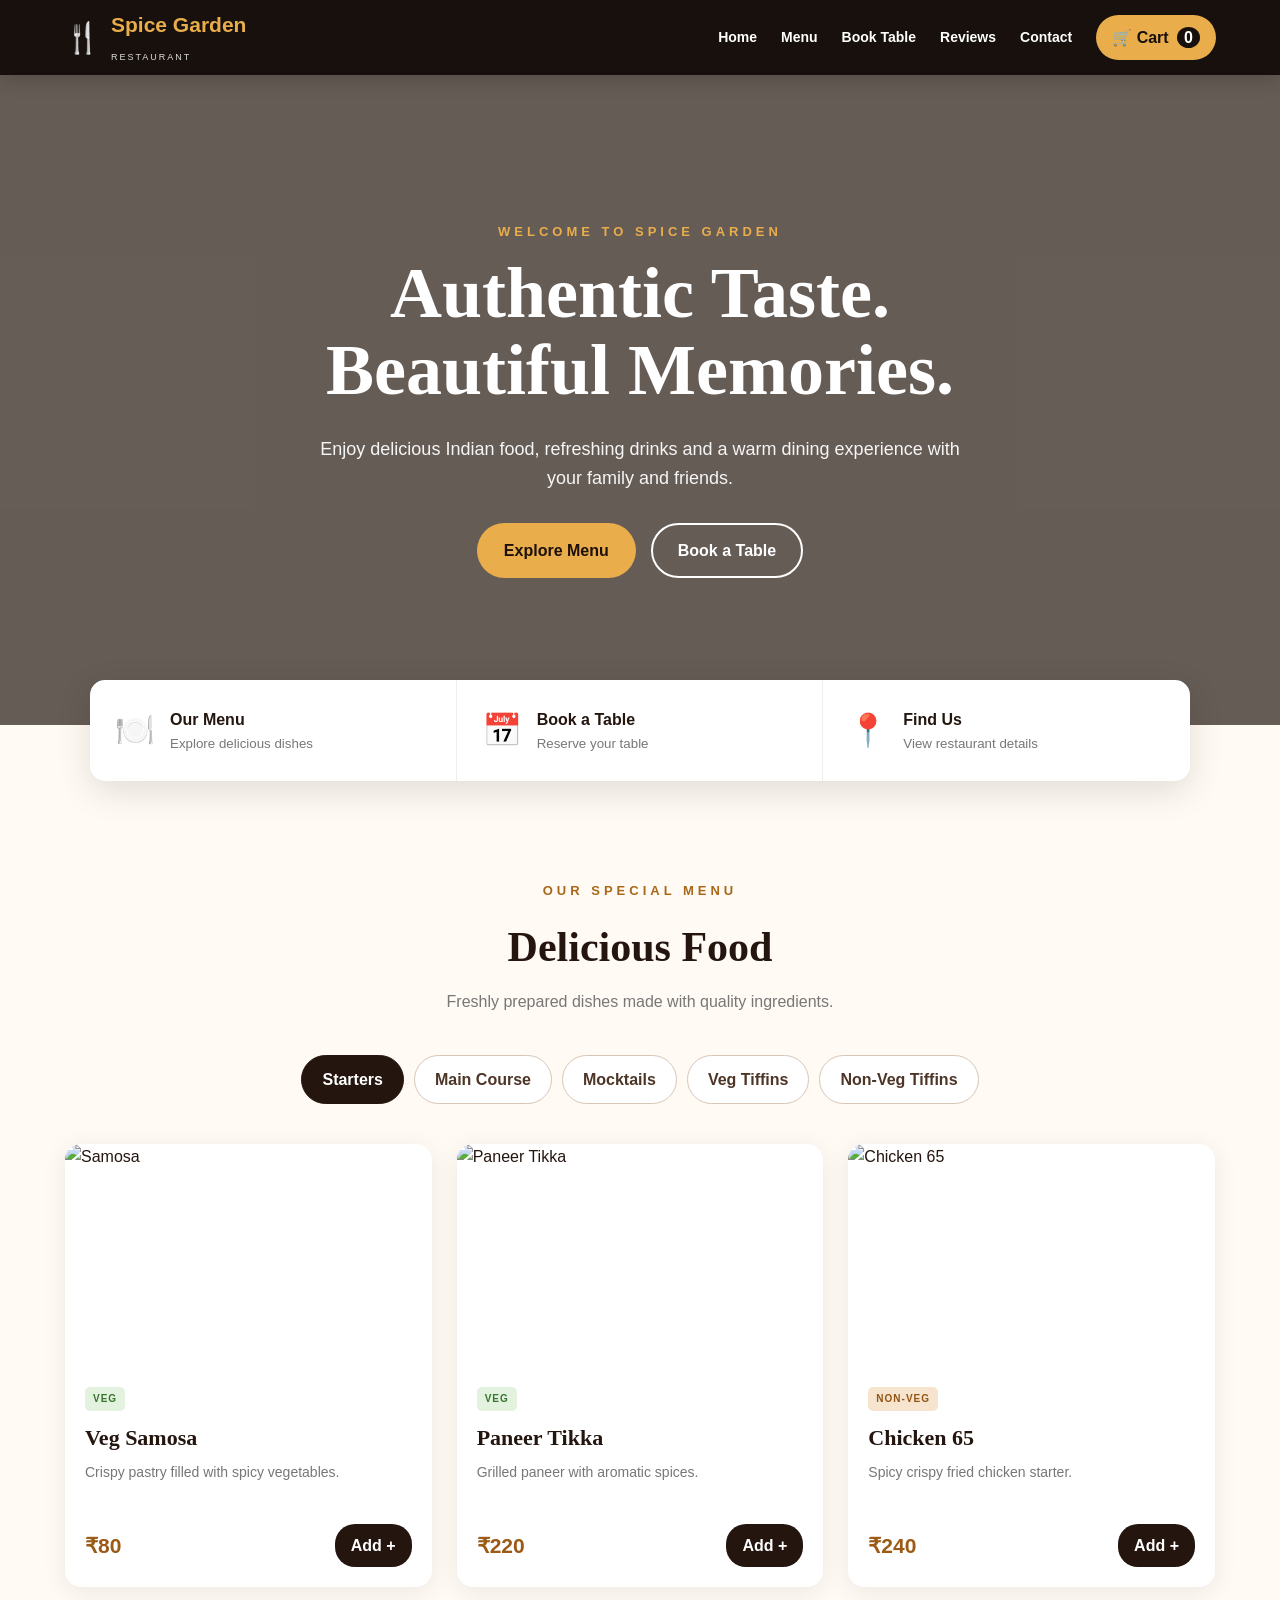
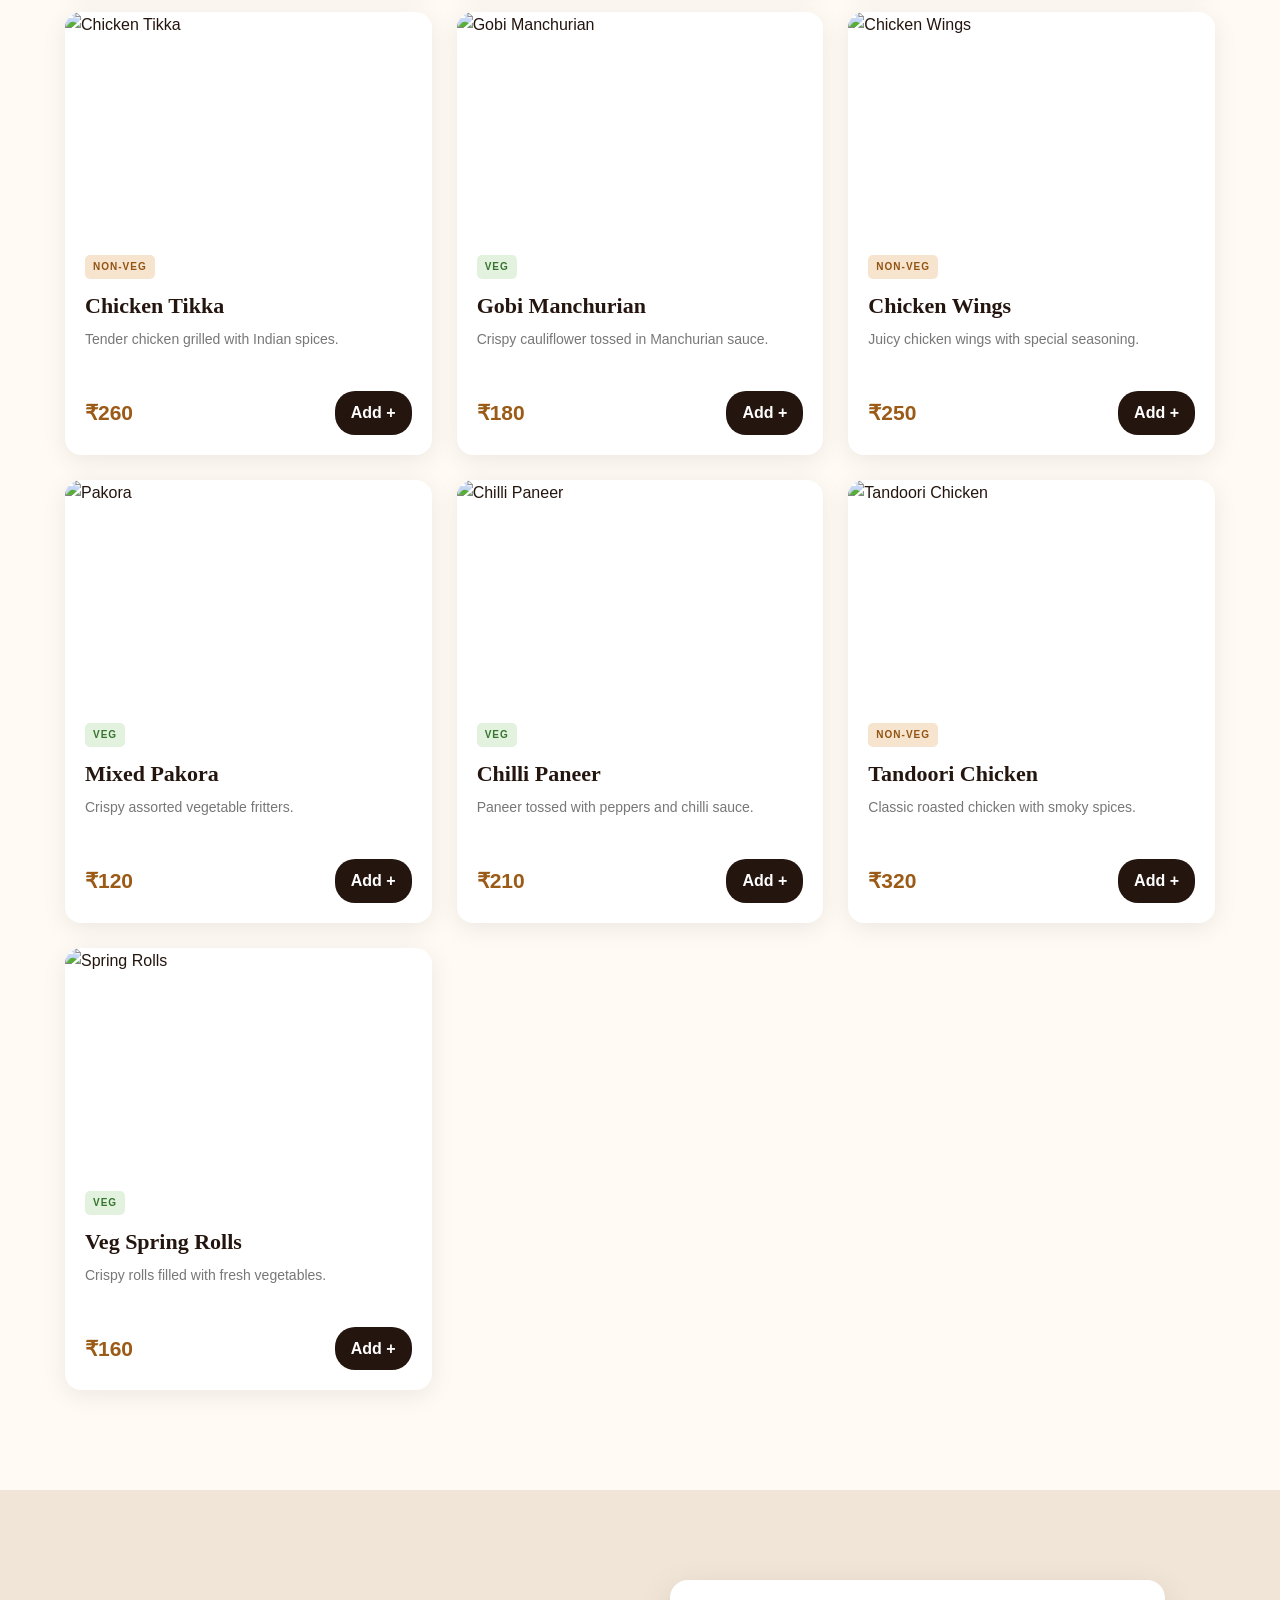
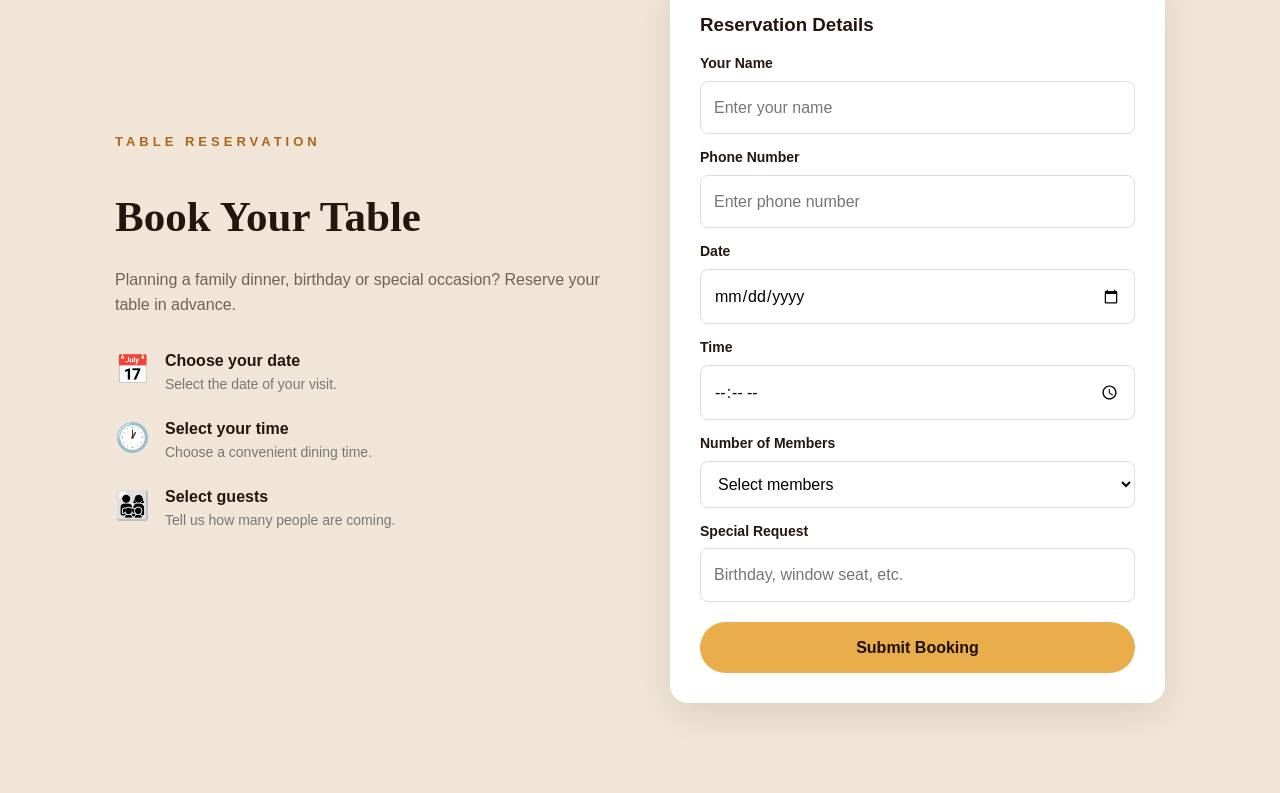
==== commit 9eda5014: "Update index.html" ====
--- a/index.html
+++ b/index.html
@@ -3,129 +3,148 @@
 <head>
     <meta charset="UTF-8">
     <meta name="viewport" content="width=device-width, initial-scale=1.0">
+
     <title>Spice Garden Restaurant</title>
+
     <link rel="stylesheet" href="style.css">
 </head>
 
 <body>
 
 <!-- ================= HEADER ================= -->
-<header class="header">
-    <div class="logo">
-        🌶️ <span>Spice Garden</span>
-    </div>
-
-    <button class="menu-toggle" id="menuToggle" aria-label="Open menu">
-        ☰
-    </button>
-
-    <nav class="nav-menu" id="navMenu">
+
+<header class="topbar">
+
+    <a href="#home" class="brand">
+        <span class="brand-icon">🍴</span>
+
+        <span>
+            <strong>Spice Garden</strong>
+            <small>RESTAURANT</small>
+        </span>
+    </a>
+
+    <button class="menu-toggle" id="menuToggle">☰</button>
+
+    <nav id="navMenu">
         <a href="#home">Home</a>
         <a href="#menu">Menu</a>
-        <a href="#booking">Book a Table</a>
+        <a href="#booking">Book Table</a>
         <a href="#reviews">Reviews</a>
         <a href="#contact">Contact</a>
-        <a href="#order">My Order</a>
+
+        <button class="nav-cart" onclick="openCart()">
+            🛒 Cart
+            <span id="cartCount">0</span>
+        </button>
     </nav>
+
 </header>
 
 
-<!-- ================= SIDE MENU ================= -->
-<div class="side-menu" id="sideMenu">
-    <button class="close-menu" id="closeMenu">✕</button>
-
-    <h2>Spice Garden</h2>
-
-    <a href="#home">🏠 Home</a>
-    <a href="#menu">🍽️ Menu</a>
-    <a href="#booking">🪑 Book a Table</a>
-    <a href="#reviews">⭐ Reviews</a>
-    <a href="#contact">📍 Address & Contact</a>
-    <a href="#order">🛒 My Order</a>
-</div>
-
-<div class="menu-overlay" id="menuOverlay"></div>
-
-
 <!-- ================= HERO ================= -->
+
 <section class="hero" id="home">
+
+    <div class="hero-overlay"></div>
+
     <div class="hero-content">
-        <p class="small-title">WELCOME TO</p>
-
-        <h1>Spice Garden<br>Restaurant</h1>
+
+        <p class="eyebrow">WELCOME TO SPICE GARDEN</p>
+
+        <h1>Authentic Taste.<br>Beautiful Memories.</h1>
+
+        <p class="hero-text">
+            Enjoy delicious Indian food, refreshing drinks and
+            a warm dining experience with your family and friends.
+        </p>
+
+        <div class="hero-buttons">
+
+            <a href="#menu" class="btn primary-btn">
+                Explore Menu
+            </a>
+
+            <a href="#booking" class="btn outline-btn">
+                Book a Table
+            </a>
+
+        </div>
+
+    </div>
+
+</section>
+
+
+<!-- ================= QUICK ACTIONS ================= -->
+
+<section class="quick-actions">
+
+    <a href="#menu">
+        <span>🍽️</span>
+        <div>
+            <strong>Our Menu</strong>
+            <small>Explore delicious dishes</small>
+        </div>
+    </a>
+
+    <a href="#booking">
+        <span>📅</span>
+        <div>
+            <strong>Book a Table</strong>
+            <small>Reserve your table</small>
+        </div>
+    </a>
+
+    <a href="#contact">
+        <span>📍</span>
+        <div>
+            <strong>Find Us</strong>
+            <small>View restaurant details</small>
+        </div>
+    </a>
+
+</section>
+
+
+<!-- ================= MENU ================= -->
+
+<section class="menu-section" id="menu">
+
+    <div class="section-heading">
+
+        <p class="eyebrow dark">OUR SPECIAL MENU</p>
+
+        <h2>Delicious Food</h2>
 
         <p>
-            Delicious food, warm hospitality and unforgettable flavours.
+            Freshly prepared dishes made with quality ingredients.
         </p>
 
-        <div class="hero-buttons">
-            <a href="#menu" class="btn">View Menu</a>
-            <a href="#booking" class="btn secondary-btn">Book a Table</a>
-        </div>
-    </div>
-</section>
-
-
-<!-- ================= QUICK ACTIONS ================= -->
-<section class="quick-actions">
-
-    <a href="#menu" class="quick-card">
-        <span>🍽️</span>
-        <h3>Our Menu</h3>
-        <p>Explore our dishes</p>
-    </a>
-
-    <a href="#booking" class="quick-card">
-        <span>🪑</span>
-        <h3>Book a Table</h3>
-        <p>Reserve your table</p>
-    </a>
-
-    <a href="#order" class="quick-card">
-        <span>🛒</span>
-        <h3>My Order</h3>
-        <p>View your cart</p>
-    </a>
-
-    <a href="#contact" class="quick-card">
-        <span>📞</span>
-        <h3>Contact Us</h3>
-        <p>Get in touch</p>
-    </a>
-
-</section>
-
-
-<!-- ================= MENU ================= -->
-<section class="menu-section" id="menu">
-
-    <div class="section-heading">
-        <p class="small-title">EXPLORE</p>
-        <h2>Our Menu</h2>
-        <p>Freshly prepared dishes for every taste.</p>
-    </div>
-
-
-    <!-- MENU CATEGORY BUTTONS -->
-    <div class="category-buttons">
-
-        <button class="category-btn active" data-category="starters">
+    </div>
+
+
+    <!-- CATEGORY BUTTONS -->
+
+    <div class="categories">
+
+        <button class="category active" onclick="showCategory('starters', this)">
             Starters
         </button>
 
-        <button class="category-btn" data-category="maincourse">
+        <button class="category" onclick="showCategory('maincourse', this)">
             Main Course
         </button>
 
-        <button class="category-btn" data-category="mocktails">
+        <button class="category" onclick="showCategory('mocktails', this)">
             Mocktails
         </button>
 
-        <button class="category-btn" data-category="vegtiffins">
+        <button class="category" onclick="showCategory('veg', this)">
             Veg Tiffins
         </button>
 
-        <button class="category-btn" data-category="nonvegtiffins">
+        <button class="category" onclick="showCategory('nonveg', this)">
             Non-Veg Tiffins
         </button>
 
@@ -133,525 +152,423 @@
 
 
     <!-- ================= STARTERS ================= -->
-    <div class="menu-category active-category" id="starters">
-
-        <h2>🥗 Starters</h2>
+
+    <div class="food-category active-category" id="starters">
 
         <div class="food-grid">
 
-            <div class="food-card">
-                <img src="https://images.unsplash.com/photo-1601050690597-df0568f70950?auto=format&fit=crop&w=800&q=80">
-                <h3>Veg Spring Rolls</h3>
-                <p>Crispy vegetable rolls.</p>
-                <strong>₹160</strong>
-                <button class="add-cart"
-                    data-name="Veg Spring Rolls"
-                    data-price="160">
-                    Add to Cart
-                </button>
-            </div>
-
-            <div class="food-card">
-                <img src="https://images.unsplash.com/photo-1626082927389-6cd097cdc6ec?auto=format&fit=crop&w=800&q=80">
-                <h3>Chicken 65</h3>
-                <p>Spicy crispy chicken.</p>
-                <strong>₹220</strong>
-                <button class="add-cart"
-                    data-name="Chicken 65"
-                    data-price="220">
-                    Add to Cart
-                </button>
-            </div>
-
-            <div class="food-card">
-                <img src="https://images.unsplash.com/photo-1599487488170-d11ec9c172f0?auto=format&fit=crop&w=800&q=80">
-                <h3>Paneer Tikka</h3>
-                <p>Grilled spicy paneer.</p>
-                <strong>₹200</strong>
-                <button class="add-cart"
-                    data-name="Paneer Tikka"
-                    data-price="200">
-                    Add to Cart
-                </button>
-            </div>
-
-            <div class="food-card">
-                <img src="https://images.unsplash.com/photo-1569058242253-92a9c755a0ec?auto=format&fit=crop&w=800&q=80">
-                <h3>Chicken Wings</h3>
-                <p>Juicy spicy chicken wings.</p>
-                <strong>₹240</strong>
-                <button class="add-cart"
-                    data-name="Chicken Wings"
-                    data-price="240">
-                    Add to Cart
-                </button>
-            </div>
-
-            <div class="food-card">
-                <img src="https://images.unsplash.com/photo-1628294895950-9805252327bc?auto=format&fit=crop&w=800&q=80">
-                <h3>Gobi Manchurian</h3>
-                <p>Crispy cauliflower in sauce.</p>
-                <strong>₹170</strong>
-                <button class="add-cart"
-                    data-name="Gobi Manchurian"
-                    data-price="170">
-                    Add to Cart
-                </button>
-            </div>
-
-            <div class="food-card">
-                <img src="https://images.unsplash.com/photo-1601050690117-94f5f6fa8bd7?auto=format&fit=crop&w=800&q=80">
-                <h3>French Fries</h3>
-                <p>Crispy golden fries.</p>
-                <strong>₹120</strong>
-                <button class="add-cart"
-                    data-name="French Fries"
-                    data-price="120">
-                    Add to Cart
-                </button>
-            </div>
-
-            <div class="food-card">
-                <img src="https://images.unsplash.com/photo-1541592106381-b31e9677c0e5?auto=format&fit=crop&w=800&q=80">
-                <h3>Onion Rings</h3>
-                <p>Crispy fried onion rings.</p>
-                <strong>₹130</strong>
-                <button class="add-cart"
-                    data-name="Onion Rings"
-                    data-price="130">
-                    Add to Cart
-                </button>
-            </div>
-
-            <div class="food-card">
-                <img src="https://images.unsplash.com/photo-1603133872878-684f208fb84b?auto=format&fit=crop&w=800&q=80">
-                <h3>Veg Manchurian</h3>
-                <p>Spicy vegetable balls.</p>
-                <strong>₹180</strong>
-                <button class="add-cart"
-                    data-name="Veg Manchurian"
-                    data-price="180">
-                    Add to Cart
-                </button>
-            </div>
-
-            <div class="food-card">
-                <img src="https://images.unsplash.com/photo-1599487488170-8e7a7c8a9e6b?auto=format&fit=crop&w=800&q=80">
-                <h3>Chilli Paneer</h3>
-                <p>Paneer tossed with peppers.</p>
-                <strong>₹210</strong>
-                <button class="add-cart"
-                    data-name="Chilli Paneer"
-                    data-price="210">
-                    Add to Cart
-                </button>
-            </div>
-
-            <div class="food-card">
-                <img src="https://images.unsplash.com/photo-1565299507177-b0ac66763828?auto=format&fit=crop&w=800&q=80">
-                <h3>Chicken Lollipop</h3>
-                <p>Crispy spicy chicken.</p>
-                <strong>₹250</strong>
-                <button class="add-cart"
-                    data-name="Chicken Lollipop"
-                    data-price="250">
-                    Add to Cart
-                </button>
-            </div>
-
-        </div>
+
+            <div class="food-card">
+                <img src="https://images.unsplash.com/photo-1601050690597-df0568f70950?auto=format&fit=crop&w=900&q=80" alt="Samosa">
+                <div class="food-info">
+                    <span class="tag veg">VEG</span>
+                    <h3>Veg Samosa</h3>
+                    <p>Crispy pastry filled with spicy vegetables.</p>
+                    <div class="food-bottom">
+                        <strong>₹80</strong>
+                        <button onclick="addToCart('Veg Samosa',80)">Add +</button>
+                    </div>
+                </div>
+            </div>
+
+
+            <div class="food-card">
+                <img src="https://images.unsplash.com/photo-1626777552726-4a6b54c97e46?auto=format&fit=crop&w=900&q=80" alt="Paneer Tikka">
+                <div class="food-info">
+                    <span class="tag veg">VEG</span>
+                    <h3>Paneer Tikka</h3>
+                    <p>Grilled paneer with aromatic spices.</p>
+                    <div class="food-bottom">
+                        <strong>₹220</strong>
+                        <button onclick="addToCart('Paneer Tikka',220)">Add +</button>
+                    </div>
+                </div>
+            </div>
+
+
+            <div class="food-card">
+                <img src="https://images.unsplash.com/photo-1603894584373-5ac82b2ae398?auto=format&fit=crop&w=900&q=80" alt="Chicken 65">
+                <div class="food-info">
+                    <span class="tag">NON-VEG</span>
+                    <h3>Chicken 65</h3>
+                    <p>Spicy crispy fried chicken starter.</p>
+                    <div class="food-bottom">
+                        <strong>₹240</strong>
+                        <button onclick="addToCart('Chicken 65',240)">Add +</button>
+                    </div>
+                </div>
+            </div>
+
+
+            <div class="food-card">
+                <img src="https://images.unsplash.com/photo-1628294895950-9805252327bc?auto=format&fit=crop&w=900&q=80" alt="Chicken Tikka">
+                <div class="food-info">
+                    <span class="tag">NON-VEG</span>
+                    <h3>Chicken Tikka</h3>
+                    <p>Tender chicken grilled with Indian spices.</p>
+                    <div class="food-bottom">
+                        <strong>₹260</strong>
+                        <button onclick="addToCart('Chicken Tikka',260)">Add +</button>
+                    </div>
+                </div>
+            </div>
+
+
+            <div class="food-card">
+                <img src="https://images.unsplash.com/photo-1626500155537-6f6a9e2e8b9d?auto=format&fit=crop&w=900&q=80" alt="Gobi Manchurian">
+                <div class="food-info">
+                    <span class="tag veg">VEG</span>
+                    <h3>Gobi Manchurian</h3>
+                    <p>Crispy cauliflower tossed in Manchurian sauce.</p>
+                    <div class="food-bottom">
+                        <strong>₹180</strong>
+                        <button onclick="addToCart('Gobi Manchurian',180)">Add +</button>
+                    </div>
+                </div>
+            </div>
+
+
+            <div class="food-card">
+                <img src="https://images.unsplash.com/photo-1626645738196-c2a7c87a8f58?auto=format&fit=crop&w=900&q=80" alt="Chicken Wings">
+                <div class="food-info">
+                    <span class="tag">NON-VEG</span>
+                    <h3>Chicken Wings</h3>
+                    <p>Juicy chicken wings with special seasoning.</p>
+                    <div class="food-bottom">
+                        <strong>₹250</strong>
+                        <button onclick="addToCart('Chicken Wings',250)">Add +</button>
+                    </div>
+                </div>
+            </div>
+
+
+            <div class="food-card">
+                <img src="https://images.unsplash.com/photo-1601050690117-94f5f6fa8bd7?auto=format&fit=crop&w=900&q=80" alt="Pakora">
+                <div class="food-info">
+                    <span class="tag veg">VEG</span>
+                    <h3>Mixed Pakora</h3>
+                    <p>Crispy assorted vegetable fritters.</p>
+                    <div class="food-bottom">
+                        <strong>₹120</strong>
+                        <button onclick="addToCart('Mixed Pakora',120)">Add +</button>
+                    </div>
+                </div>
+            </div>
+
+
+            <div class="food-card">
+                <img src="https://images.unsplash.com/photo-1631452180519-c014fe946bc7?auto=format&fit=crop&w=900&q=80" alt="Chilli Paneer">
+                <div class="food-info">
+                    <span class="tag veg">VEG</span>
+                    <h3>Chilli Paneer</h3>
+                    <p>Paneer tossed with peppers and chilli sauce.</p>
+                    <div class="food-bottom">
+                        <strong>₹210</strong>
+                        <button onclick="addToCart('Chilli Paneer',210)">Add +</button>
+                    </div>
+                </div>
+            </div>
+
+
+            <div class="food-card">
+                <img src="https://images.unsplash.com/photo-1599487488170-d11ec9c172f0?auto=format&fit=crop&w=900&q=80" alt="Tandoori Chicken">
+                <div class="food-info">
+                    <span class="tag">NON-VEG</span>
+                    <h3>Tandoori Chicken</h3>
+                    <p>Classic roasted chicken with smoky spices.</p>
+                    <div class="food-bottom">
+                        <strong>₹320</strong>
+                        <button onclick="addToCart('Tandoori Chicken',320)">Add +</button>
+                    </div>
+                </div>
+            </div>
+
+
+            <div class="food-card">
+                <img src="https://images.unsplash.com/photo-1599043513900-ed6fe01d3833?auto=format&fit=crop&w=900&q=80" alt="Spring Rolls">
+                <div class="food-info">
+                    <span class="tag veg">VEG</span>
+                    <h3>Veg Spring Rolls</h3>
+                    <p>Crispy rolls filled with fresh vegetables.</p>
+                    <div class="food-bottom">
+                        <strong>₹160</strong>
+                        <button onclick="addToCart('Veg Spring Rolls',160)">Add +</button>
+                    </div>
+                </div>
+            </div>
+
+        </div>
+
     </div>
 
 
     <!-- ================= MAIN COURSE ================= -->
-    <div class="menu-category" id="maincourse">
-
-        <h2>🍛 Main Course</h2>
+
+    <div class="food-category" id="maincourse">
 
         <div class="food-grid">
 
             <div class="food-card">
-                <img src="https://images.unsplash.com/photo-1563379091339-03246963d29a?auto=format&fit=crop&w=800&q=80">
-                <h3>Chicken Biryani</h3>
-                <p>Fragrant basmati rice with chicken.</p>
-                <strong>₹280</strong>
-                <button class="add-cart"
-                    data-name="Chicken Biryani"
-                    data-price="280">
-                    Add to Cart
-                </button>
-            </div>
-
-            <div class="food-card">
-                <img src="https://images.unsplash.com/photo-1599043513900-ed6fe01d3833?auto=format&fit=crop&w=800&q=80">
-                <h3>Veg Biryani</h3>
-                <p>Aromatic vegetable biryani.</p>
-                <strong>₹220</strong>
-                <button class="add-cart"
-                    data-name="Veg Biryani"
-                    data-price="220">
-                    Add to Cart
-                </button>
-            </div>
-
-            <div class="food-card">
-                <img src="https://images.unsplash.com/photo-1601050690597-df0568f70950?auto=format&fit=crop&w=800&q=80">
-                <h3>Butter Naan</h3>
-                <p>Soft naan with butter.</p>
-                <strong>₹60</strong>
-                <button class="add-cart"
-                    data-name="Butter Naan"
-                    data-price="60">
-                    Add to Cart
-                </button>
-            </div>
-
-            <div class="food-card">
-                <img src="https://images.unsplash.com/photo-1546833999-b9f581a1996d?auto=format&fit=crop&w=800&q=80">
-                <h3>Paneer Butter Masala</h3>
-                <p>Creamy paneer curry.</p>
-                <strong>₹240</strong>
-                <button class="add-cart"
-                    data-name="Paneer Butter Masala"
-                    data-price="240">
-                    Add to Cart
-                </button>
-            </div>
-
-        </div>
+                <img src="https://images.unsplash.com/photo-1563379091339-03246963d96c?auto=format&fit=crop&w=900&q=80" alt="Chicken Biryani">
+                <div class="food-info">
+                    <span class="tag">NON-VEG</span>
+                    <h3>Chicken Biryani</h3>
+                    <p>Fragrant basmati rice with tender chicken.</p>
+                    <div class="food-bottom">
+                        <strong>₹280</strong>
+                        <button onclick="addToCart('Chicken Biryani',280)">Add +</button>
+                    </div>
+                </div>
+            </div>
+
+            <div class="food-card">
+                <img src="https://images.unsplash.com/photo-1589302168068-964664d93dc0?auto=format&fit=crop&w=900&q=80" alt="Veg Biryani">
+                <div class="food-info">
+                    <span class="tag veg">VEG</span>
+                    <h3>Veg Biryani</h3>
+                    <p>Flavourful rice cooked with fresh vegetables.</p>
+                    <div class="food-bottom">
+                        <strong>₹220</strong>
+                        <button onclick="addToCart('Veg Biryani',220)">Add +</button>
+                    </div>
+                </div>
+            </div>
+
+            <div class="food-card">
+                <img src="https://images.unsplash.com/photo-1601050690597-df0568f70950?auto=format&fit=crop&w=900&q=80" alt="Paneer Curry">
+                <div class="food-info">
+                    <span class="tag veg">VEG</span>
+                    <h3>Paneer Butter Masala</h3>
+                    <p>Creamy tomato gravy with soft paneer.</p>
+                    <div class="food-bottom">
+                        <strong>₹240</strong>
+                        <button onclick="addToCart('Paneer Butter Masala',240)">Add +</button>
+                    </div>
+                </div>
+            </div>
+
+        </div>
+
     </div>
 
 
     <!-- ================= MOCKTAILS ================= -->
-    <div class="menu-category" id="mocktails">
-
-        <h2>🍹 Mocktails</h2>
+
+    <div class="food-category" id="mocktails">
 
         <div class="food-grid">
 
             <div class="food-card">
-                <img src="https://images.unsplash.com/photo-1513558161293-cdaf765ed2fd?auto=format&fit=crop&w=800&q=80">
-                <h3>Blue Lagoon</h3>
-                <p>Refreshing citrus mocktail.</p>
-                <strong>₹140</strong>
-                <button class="add-cart"
-                    data-name="Blue Lagoon"
-                    data-price="140">
-                    Add to Cart
-                </button>
-            </div>
-
-            <div class="food-card">
-                <img src="https://images.unsplash.com/photo-1544145945-f90425340c7e?auto=format&fit=crop&w=800&q=80">
-                <h3>Virgin Mojito</h3>
-                <p>Lime, mint and sparkling refreshment.</p>
-                <strong>₹150</strong>
-                <button class="add-cart"
-                    data-name="Virgin Mojito"
-                    data-price="150">
-                    Add to Cart
-                </button>
-            </div>
-
-            <div class="food-card">
-                <img src="https://images.unsplash.com/photo-1551024709-8f23befc6f87?auto=format&fit=crop&w=800&q=80">
-                <h3>Fruit Punch</h3>
-                <p>Fresh mixed fruit drink.</p>
-                <strong>₹160</strong>
-                <button class="add-cart"
-                    data-name="Fruit Punch"
-                    data-price="160">
-                    Add to Cart
-                </button>
-            </div>
-
-        </div>
+                <img src="https://images.unsplash.com/photo-1544145945-f90425340c7e?auto=format&fit=crop&w=900&q=80" alt="Blue Mocktail">
+                <div class="food-info">
+                    <span class="tag drink">DRINK</span>
+                    <h3>Blue Lagoon</h3>
+                    <p>Refreshing citrus mocktail.</p>
+                    <div class="food-bottom">
+                        <strong>₹140</strong>
+                        <button onclick="addToCart('Blue Lagoon',140)">Add +</button>
+                    </div>
+                </div>
+            </div>
+
+            <div class="food-card">
+                <img src="https://images.unsplash.com/photo-1551024709-8f23befc6f87?auto=format&fit=crop&w=900&q=80" alt="Strawberry Drink">
+                <div class="food-info">
+                    <span class="tag drink">DRINK</span>
+                    <h3>Strawberry Fizz</h3>
+                    <p>Sweet and refreshing strawberry drink.</p>
+                    <div class="food-bottom">
+                        <strong>₹150</strong>
+                        <button onclick="addToCart('Strawberry Fizz',150)">Add +</button>
+                    </div>
+                </div>
+            </div>
+
+            <div class="food-card">
+                <img src="https://images.unsplash.com/photo-1513558161293-cdaf765ed2fd?auto=format&fit=crop&w=900&q=80" alt="Fresh Lime">
+                <div class="food-info">
+                    <span class="tag drink">DRINK</span>
+                    <h3>Fresh Lime Soda</h3>
+                    <p>Classic chilled lime refreshment.</p>
+                    <div class="food-bottom">
+                        <strong>₹90</strong>
+                        <button onclick="addToCart('Fresh Lime Soda',90)">Add +</button>
+                    </div>
+                </div>
+            </div>
+
+        </div>
+
     </div>
 
 
     <!-- ================= VEG TIFFINS ================= -->
-    <div class="menu-category" id="vegtiffins">
-
-        <h2>🥘 Veg Tiffins</h2>
+
+    <div class="food-category" id="veg">
 
         <div class="food-grid">
 
             <div class="food-card">
-                <img src="https://images.unsplash.com/photo-1589301760014-d929f3979dbc?auto=format&fit=crop&w=800&q=80">
-                <h3>Masala Dosa</h3>
-                <p>Crispy dosa with potato masala.</p>
-                <strong>₹100</strong>
-                <button class="add-cart"
-                    data-name="Masala Dosa"
-                    data-price="100">
-                    Add to Cart
-                </button>
-            </div>
-
-            <div class="food-card">
-                <img src="https://images.unsplash.com/photo-1630383249896-424e482df921?auto=format&fit=crop&w=800&q=80">
-                <h3>Idli Sambar</h3>
-                <p>Soft idlis with sambar.</p>
-                <strong>₹80</strong>
-                <button class="add-cart"
-                    data-name="Idli Sambar"
-                    data-price="80">
-                    Add to Cart
-                </button>
-            </div>
-
-            <div class="food-card">
-                <img src="https://images.unsplash.com/photo-1626132647523-66f5bf380027?auto=format&fit=crop&w=800&q=80">
-                <h3>Vada</h3>
-                <p>Crispy South Indian vada.</p>
-                <strong>₹80</strong>
-                <button class="add-cart"
-                    data-name="Vada"
-                    data-price="80">
-                    Add to Cart
-                </button>
-            </div>
-
-        </div>
+                <img src="https://images.unsplash.com/photo-1589301760014-d929f3979dbc?auto=format&fit=crop&w=900&q=80" alt="Dosa">
+                <div class="food-info">
+                    <span class="tag veg">VEG</span>
+                    <h3>Masala Dosa</h3>
+                    <p>Crispy dosa served with potato masala.</p>
+                    <div class="food-bottom">
+                        <strong>₹100</strong>
+                        <button onclick="addToCart('Masala Dosa',100)">Add +</button>
+                    </div>
+                </div>
+            </div>
+
+            <div class="food-card">
+                <img src="https://images.unsplash.com/photo-1630383249896-424e482df921?auto=format&fit=crop&w=900&q=80" alt="Idli">
+                <div class="food-info">
+                    <span class="tag veg">VEG</span>
+                    <h3>Idli Sambar</h3>
+                    <p>Soft idlis with hot sambar and chutney.</p>
+                    <div class="food-bottom">
+                        <strong>₹70</strong>
+                        <button onclick="addToCart('Idli Sambar',70)">Add +</button>
+                    </div>
+                </div>
+            </div>
+
+            <div class="food-card">
+                <img src="https://images.unsplash.com/photo-1630383249896-424e482df921?auto=format&fit=crop&w=900&q=80" alt="Vada">
+                <div class="food-info">
+                    <span class="tag veg">VEG</span>
+                    <h3>Medu Vada</h3>
+                    <p>Crispy vada served with chutney and sambar.</p>
+                    <div class="food-bottom">
+                        <strong>₹80</strong>
+                        <button onclick="addToCart('Medu Vada',80)">Add +</button>
+                    </div>
+                </div>
+            </div>
+
+        </div>
+
     </div>
 
 
     <!-- ================= NON VEG TIFFINS ================= -->
-    <div class="menu-category" id="nonvegtiffins">
-
-        <h2>🍗 Non-Veg Tiffins</h2>
+
+    <div class="food-category" id="nonveg">
 
         <div class="food-grid">
 
             <div class="food-card">
-                <img src="https://images.unsplash.com/photo-1603894584373-5ac82b2ae398?auto=format&fit=crop&w=800&q=80">
-                <h3>Chicken Dosa</h3>
-                <p>Dosa served with chicken filling.</p>
-                <strong>₹180</strong>
-                <button class="add-cart"
-                    data-name="Chicken Dosa"
-                    data-price="180">
-                    Add to Cart
-                </button>
-            </div>
-
-            <div class="food-card">
-                <img src="https://images.unsplash.com/photo-1601050690117-94f5f6fa8bd7?auto=format&fit=crop&w=800&q=80">
-                <h3>Egg Dosa</h3>
-                <p>Dosa prepared with egg.</p>
-                <strong>₹120</strong>
-                <button class="add-cart"
-                    data-name="Egg Dosa"
-                    data-price="120">
-                    Add to Cart
-                </button>
-            </div>
-
-        </div>
+                <img src="https://images.unsplash.com/photo-1565557623262-b51c2513a641?auto=format&fit=crop&w=900&q=80" alt="Egg Curry">
+                <div class="food-info">
+                    <span class="tag">NON-VEG</span>
+                    <h3>Egg Curry</h3>
+                    <p>Boiled eggs cooked in spicy curry.</p>
+                    <div class="food-bottom">
+                        <strong>₹130</strong>
+                        <button onclick="addToCart('Egg Curry',130)">Add +</button>
+                    </div>
+                </div>
+            </div>
+
+            <div class="food-card">
+                <img src="https://images.unsplash.com/photo-1603894584373-5ac82b2ae398?auto=format&fit=crop&w=900&q=80" alt="Chicken Curry">
+                <div class="food-info">
+                    <span class="tag">NON-VEG</span>
+                    <h3>Chicken Curry</h3>
+                    <p>Traditional chicken curry with spices.</p>
+                    <div class="food-bottom">
+                        <strong>₹220</strong>
+                        <button onclick="addToCart('Chicken Curry',220)">Add +</button>
+                    </div>
+                </div>
+            </div>
+
+        </div>
+
     </div>
 
 </section>
 
 
 <!-- ================= BOOKING ================= -->
+
 <section class="booking-section" id="booking">
 
-    <div class="section-heading">
-        <p class="small-title">RESERVATION</p>
-        <h2>Book a Table</h2>
-        <p>Choose your date, time and number of members.</p>
-    </div>
-
-    <form id="bookingForm" class="booking-form">
-
-        <div class="form-group">
+    <div class="booking-container">
+
+        <div class="booking-info">
+
+            <p class="eyebrow dark">TABLE RESERVATION</p>
+
+            <h2>Book Your Table</h2>
+
+            <p>
+                Planning a family dinner, birthday or special occasion?
+                Reserve your table in advance.
+            </p>
+
+            <div class="booking-feature">
+                <span>📅</span>
+                <div>
+                    <strong>Choose your date</strong>
+                    <p>Select the date of your visit.</p>
+                </div>
+            </div>
+
+            <div class="booking-feature">
+                <span>🕐</span>
+                <div>
+                    <strong>Select your time</strong>
+                    <p>Choose a convenient dining time.</p>
+                </div>
+            </div>
+
+            <div class="booking-feature">
+                <span>👨‍👩‍👧‍👦</span>
+                <div>
+                    <strong>Select guests</strong>
+                    <p>Tell us how many people are coming.</p>
+                </div>
+            </div>
+
+        </div>
+
+
+        <form class="booking-form" id="bookingForm">
+
+            <h3>Reservation Details</h3>
+
             <label for="bookingName">Your Name</label>
-            <input
-                type="text"
-                id="bookingName"
-                placeholder="Enter your name"
-                required>
-        </div>
-
-        <div class="form-group">
+            <input type="text" id="bookingName" required placeholder="Enter your name">
+
             <label for="bookingPhone">Phone Number</label>
-            <input
-                type="tel"
-                id="bookingPhone"
-                placeholder="Enter phone number"
-                required>
-        </div>
-
-        <div class="form-group">
+            <input type="tel" id="bookingPhone" required placeholder="Enter phone number">
+
             <label for="bookingDate">Date</label>
-            <input
-                type="date"
-                id="bookingDate"
-                required>
-        </div>
-
-        <div class="form-group">
+            <input type="date" id="bookingDate" required>
+
             <label for="bookingTime">Time</label>
-            <input
-                type="time"
-                id="bookingTime"
-                required>
-        </div>
-
-        <div class="form-group">
+            <input type="time" id="bookingTime" required>
+
             <label for="bookingMembers">Number of Members</label>
-
             <select id="bookingMembers" required>
                 <option value="">Select members</option>
-                <option value="1">1</option>
-                <option value="2">2</option>
-                <option value="3">3</option>
-                <option value="4">4</option>
-                <option value="5">5</option>
-                <option value="6">6</option>
-                <option value="7">7</option>
-                <option value="8">8</option>
-                <option value="9">9</option>
-                <option value="10">10</option>
+                <option>1</option>
+                <option>2</option>
+                <option>3</option>
+                <option>4</option>
+                <option>5</option>
+                <option>6</option>
+                <option>7</option>
+                <option>8</option>
+                <option>9</option>
+                <option>10</option>
             </select>
-        </div>
-
-        <div class="form-group">
-            <label for="bookingMessage">Special Request</label>
-            <textarea
-                id="bookingMessage"
-                rows="4"
-                placeholder="Any special request?"></textarea>
-        </div>
-
-        <!-- IMPORTANT: SUBMIT BUTTON -->
-        <button type="submit" class="btn booking-submit">
-            🪑 Book Table
-        </button>
-
-    </form>
-
-    <p class="booking-note">
-        Your booking request will be prepared for WhatsApp confirmation.
-    </p>
-
-</section>
-
-
-<!-- ================= MY ORDER ================= -->
-<section class="order-section" id="order">
-
-    <div class="section-heading">
-        <p class="small-title">YOUR CART</p>
-        <h2>My Order</h2>
-    </div>
-
-    <div id="cartItems" class="cart-items">
-        <p>Your cart is empty.</p>
-    </div>
-
-    <div class="cart-summary">
-        <h3>Total: ₹<span id="cartTotal">0</span></h3>
-
-        <button id="whatsappOrder" class="btn whatsapp-btn">
-            📱 Order on WhatsApp
-        </button>
-    </div>
-
-</section>
-
-
-<!-- ================= REVIEWS ================= -->
-<section class="reviews-section" id="reviews">
-
-    <div class="section-heading">
-        <p class="small-title">CUSTOMER FEEDBACK</p>
-        <h2>Reviews</h2>
-        <p>We would love to hear from you.</p>
-    </div>
-
-    <div class="review-card">
-        <div class="stars">★★★★★</div>
-
-        <p>
-            “Great food and a wonderful dining experience!”
-        </p>
-
-        <strong>Happy Customer</strong>
-    </div>
-
-    <a
-        href="mailto:restaurant@example.com?subject=Spice%20Garden%20Review"
-        class="btn">
-        ⭐ Give a Review
-    </a>
-
-</section>
-
-
-<!-- ================= CONTACT ================= -->
-<section class="contact-section" id="contact">
-
-    <div class="section-heading">
-        <p class="small-title">GET IN TOUCH</p>
-        <h2>Contact Us</h2>
-    </div>
-
-    <div class="contact-grid">
-
-        <div class="contact-card">
-            <span>📍</span>
-            <h3>Address</h3>
-            <p>Restaurant Address Here</p>
-        </div>
-
-        <div class="contact-card">
-            <span>📞</span>
-            <h3>Phone</h3>
-            <p>+91 90000 00000</p>
-        </div>
-
-        <div class="contact-card">
-            <span>🕐</span>
-            <h3>Opening Hours</h3>
-            <p>11:00 AM – 10:30 PM</p>
-        </div>
-
-    </div>
-
-</section>
-
-
-<!-- ================= WHATSAPP ================= -->
-<a
-    class="floating-whatsapp"
-    href="https://wa.me/910000000000"
-    target="_blank"
-    aria-label="WhatsApp">
-    💬
-</a>
-
-
-<!-- ================= FOOTER ================= -->
-<footer class="footer">
-
-    <h2>🌶️ Spice Garden Restaurant</h2>
-
-    <p>
-        Delicious food. Great memories.
-    </p>
-
-    <p class="copyright">
-        © 2026 Spice Garden Restaurant
-    </p>
-
-</footer>
-
-
-<!-- ================= CART PANEL ================= -->
-<div class="cart-panel" id="cartPanel">
-
-    <div class="cart-header">
-        <h2>🛒 My Order</h2>
-
-     
+
+            <label for="bookingRequest">Special Request</label>
+            <input type="text" id="bookingRequest" placeholder="Birthday, window seat, etc.">
+
+            <button type="submit" class="btn primary-btn full-btn">
+                Submit Booking
+            </
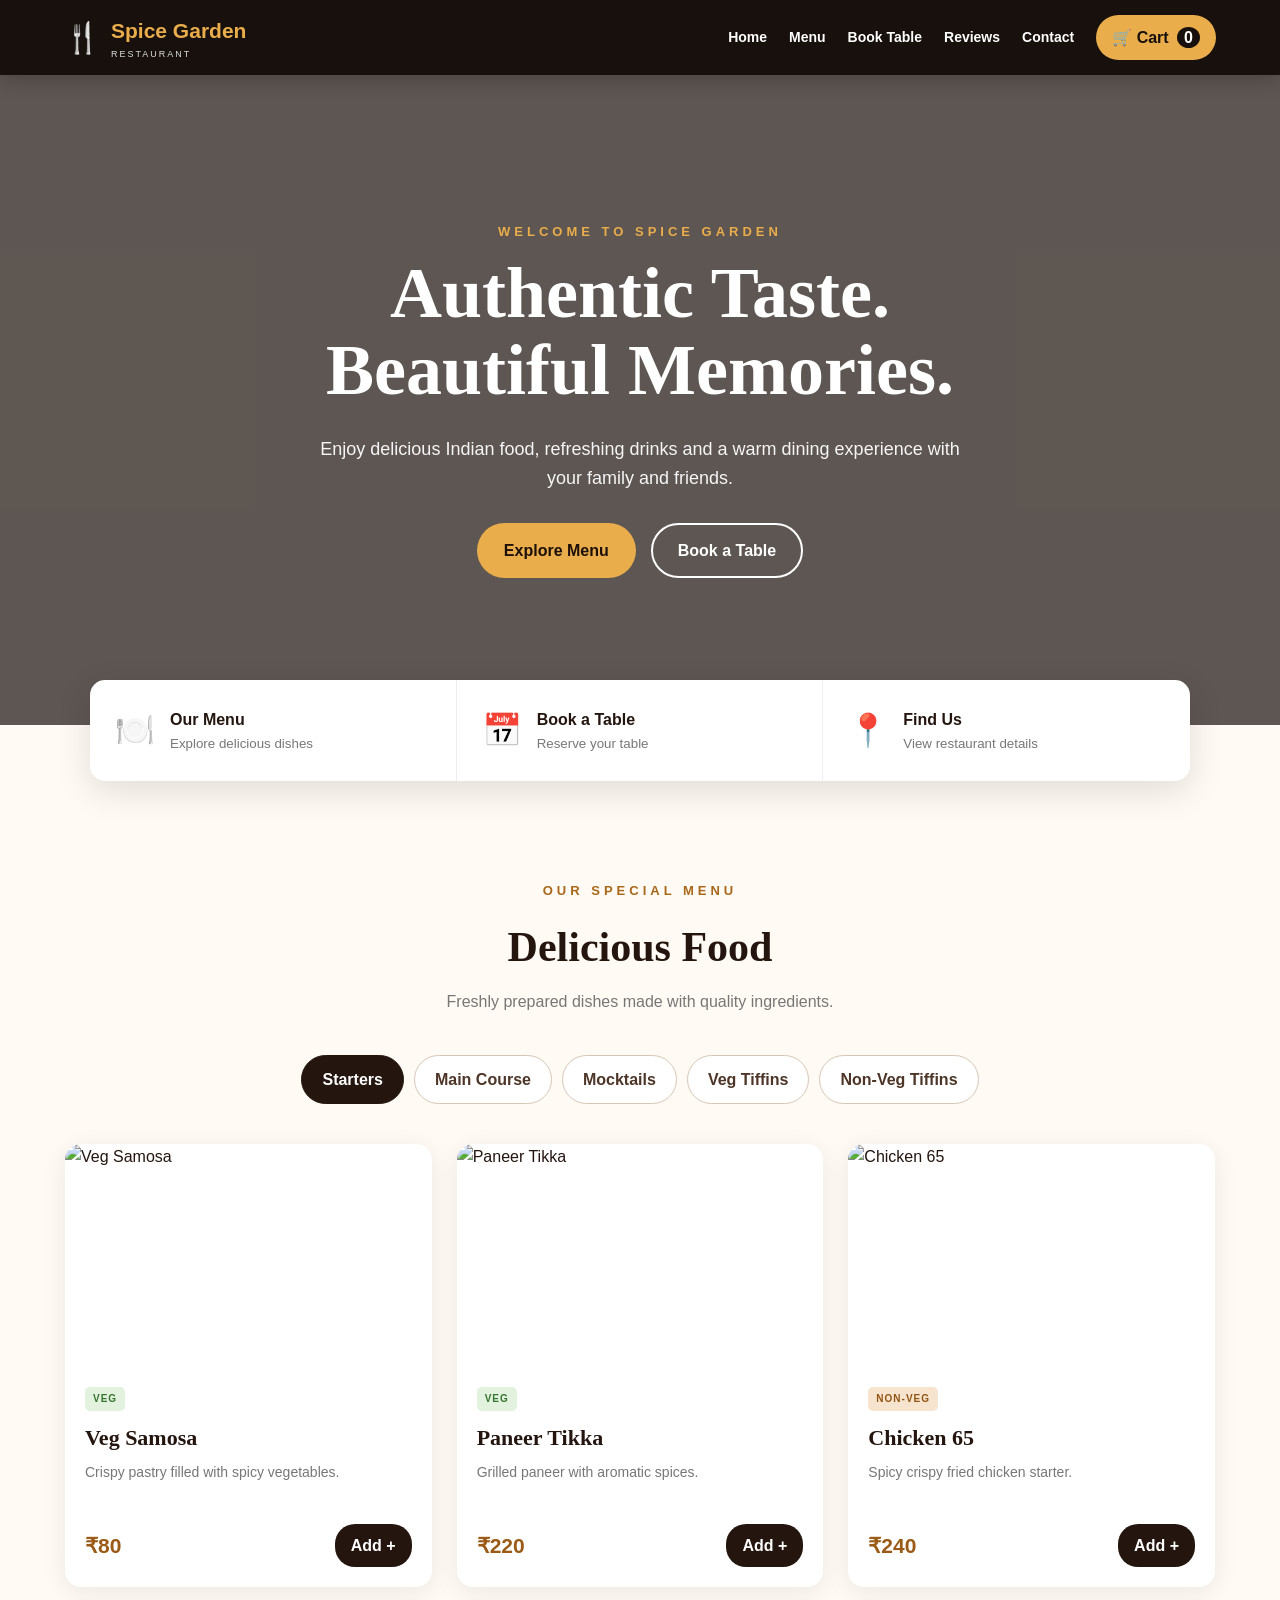
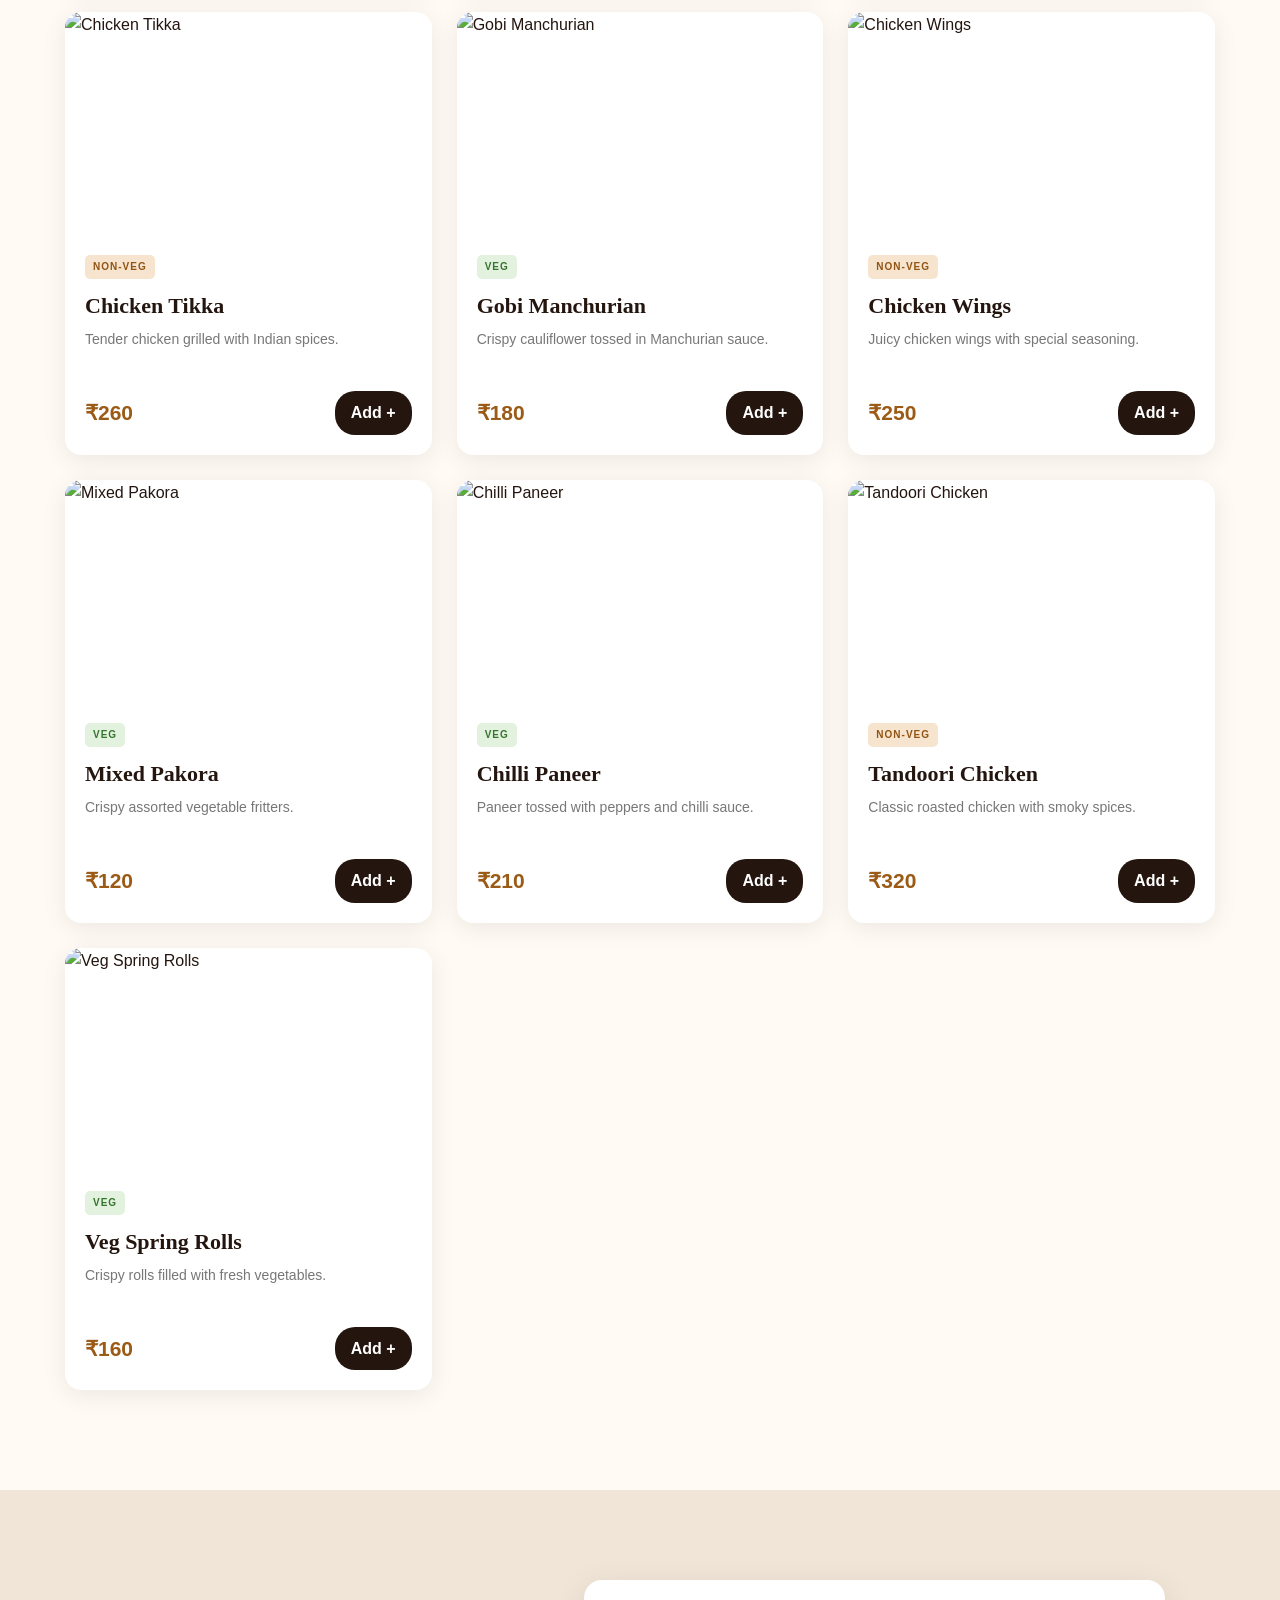
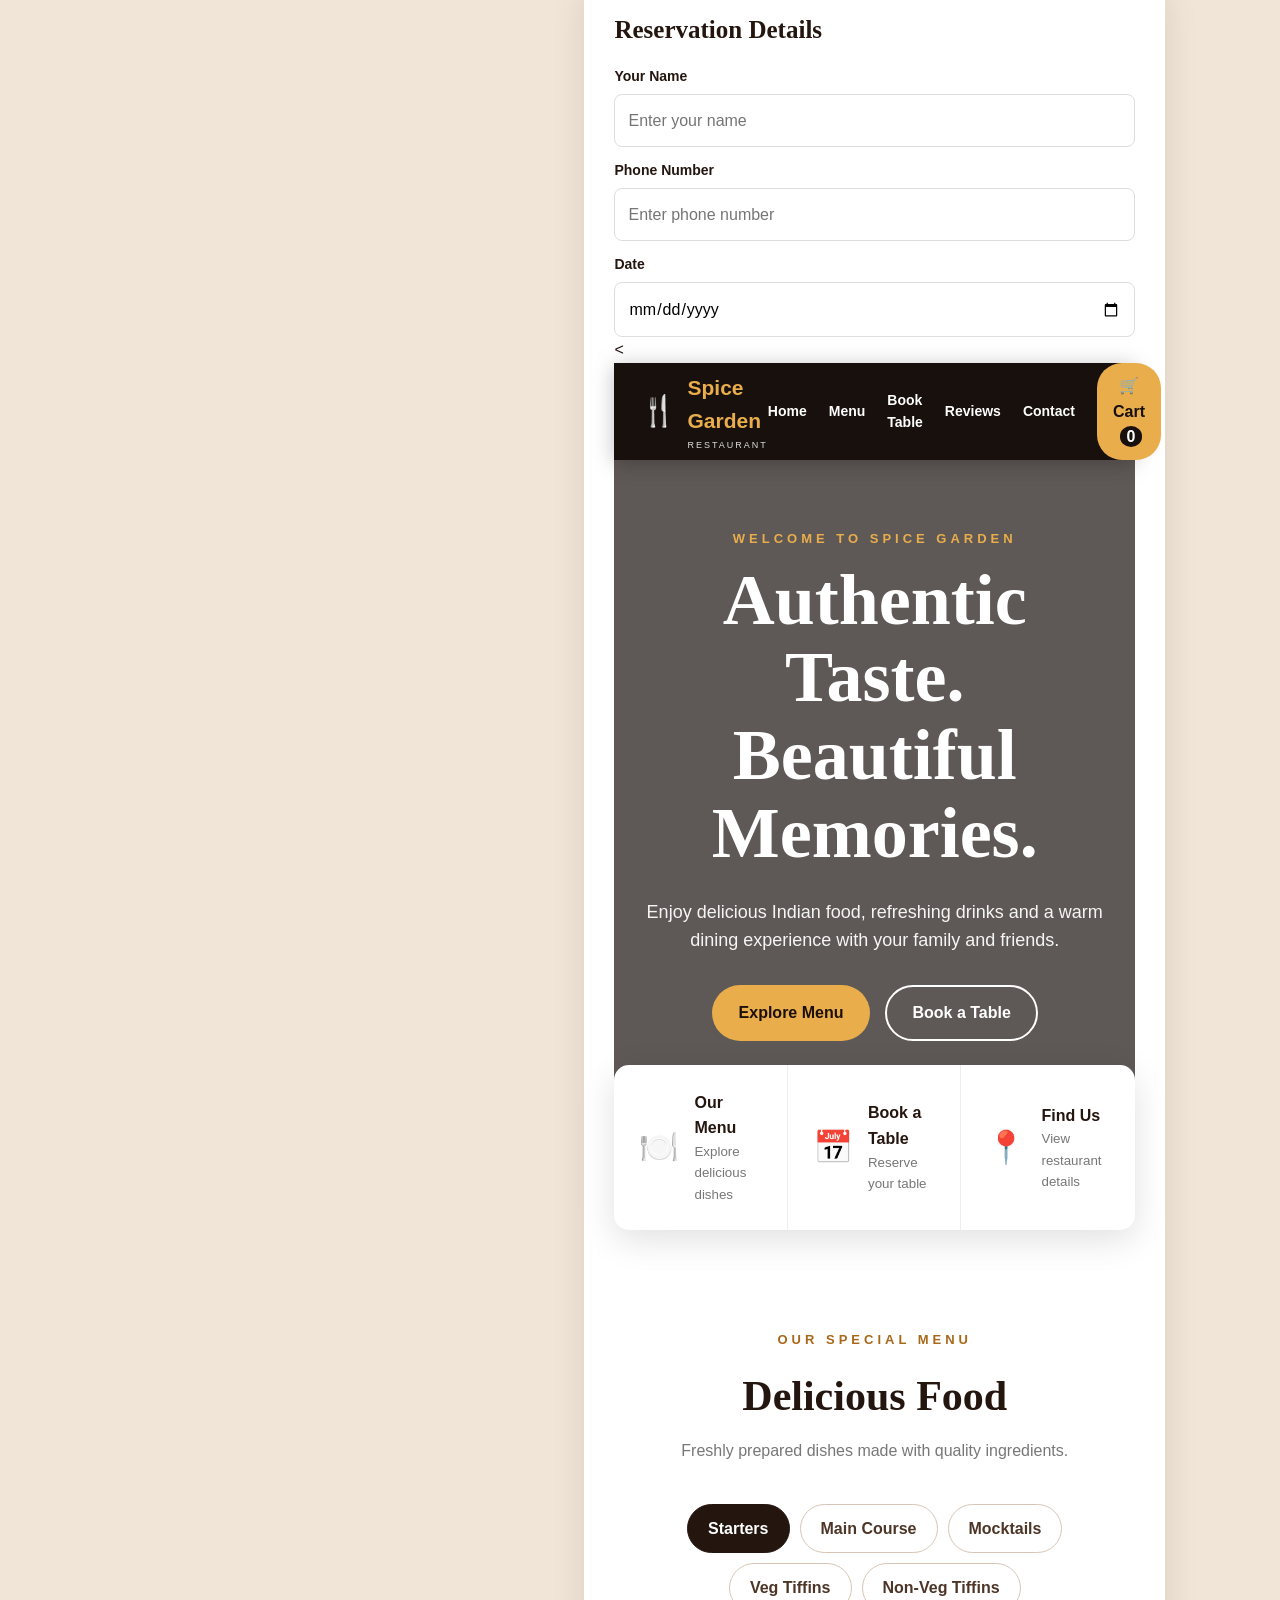
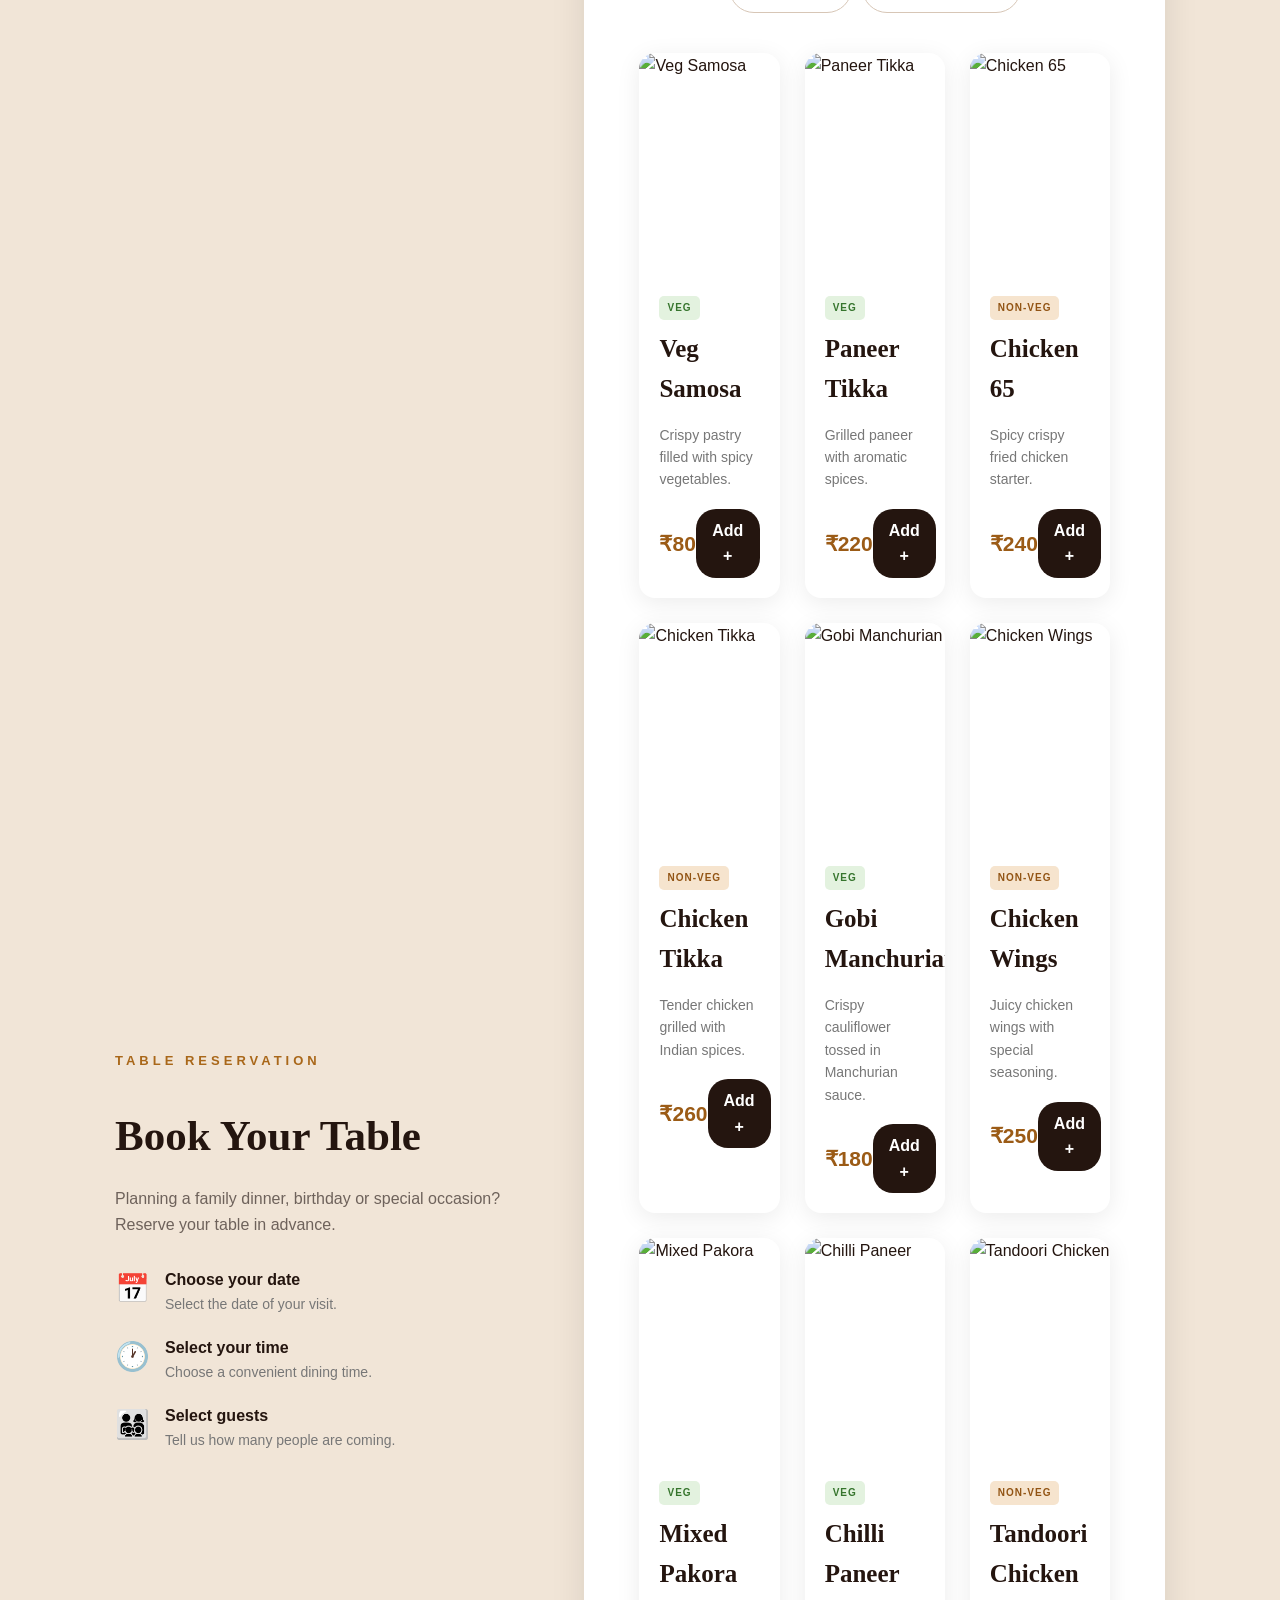
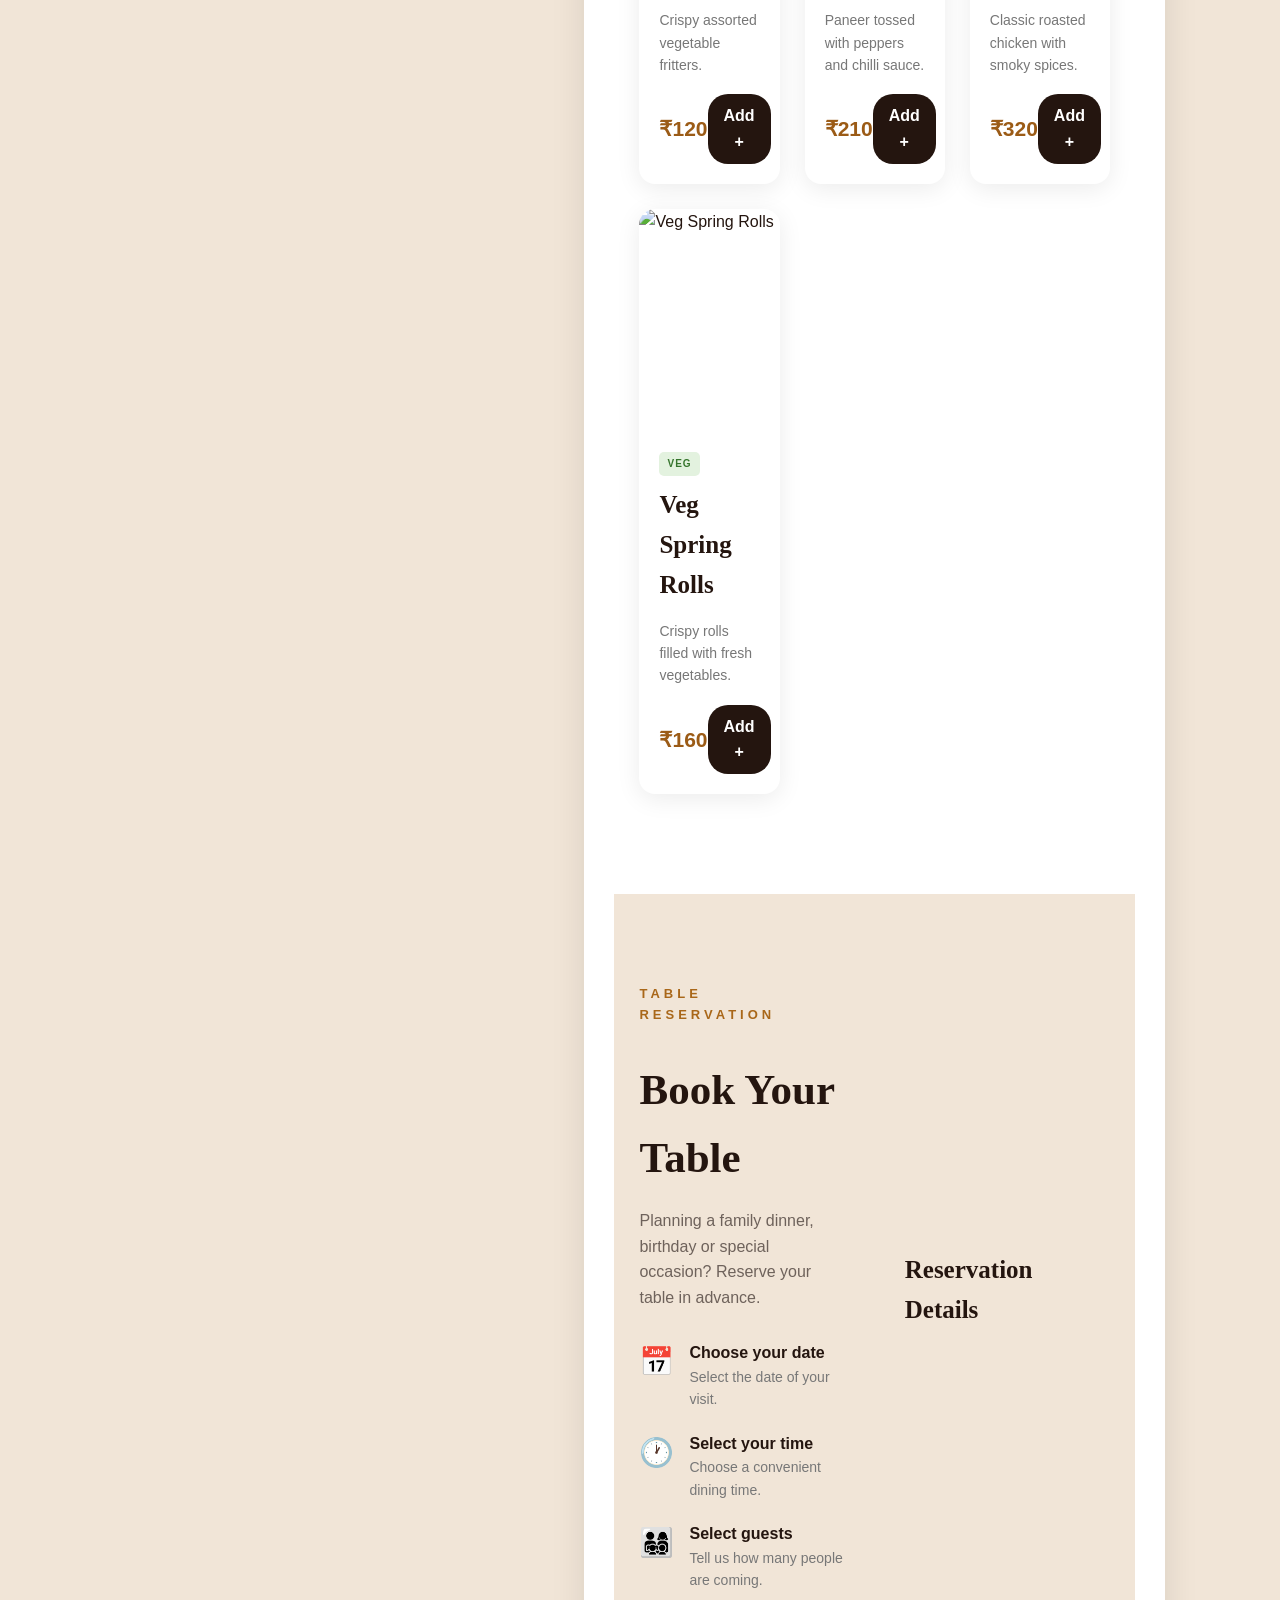
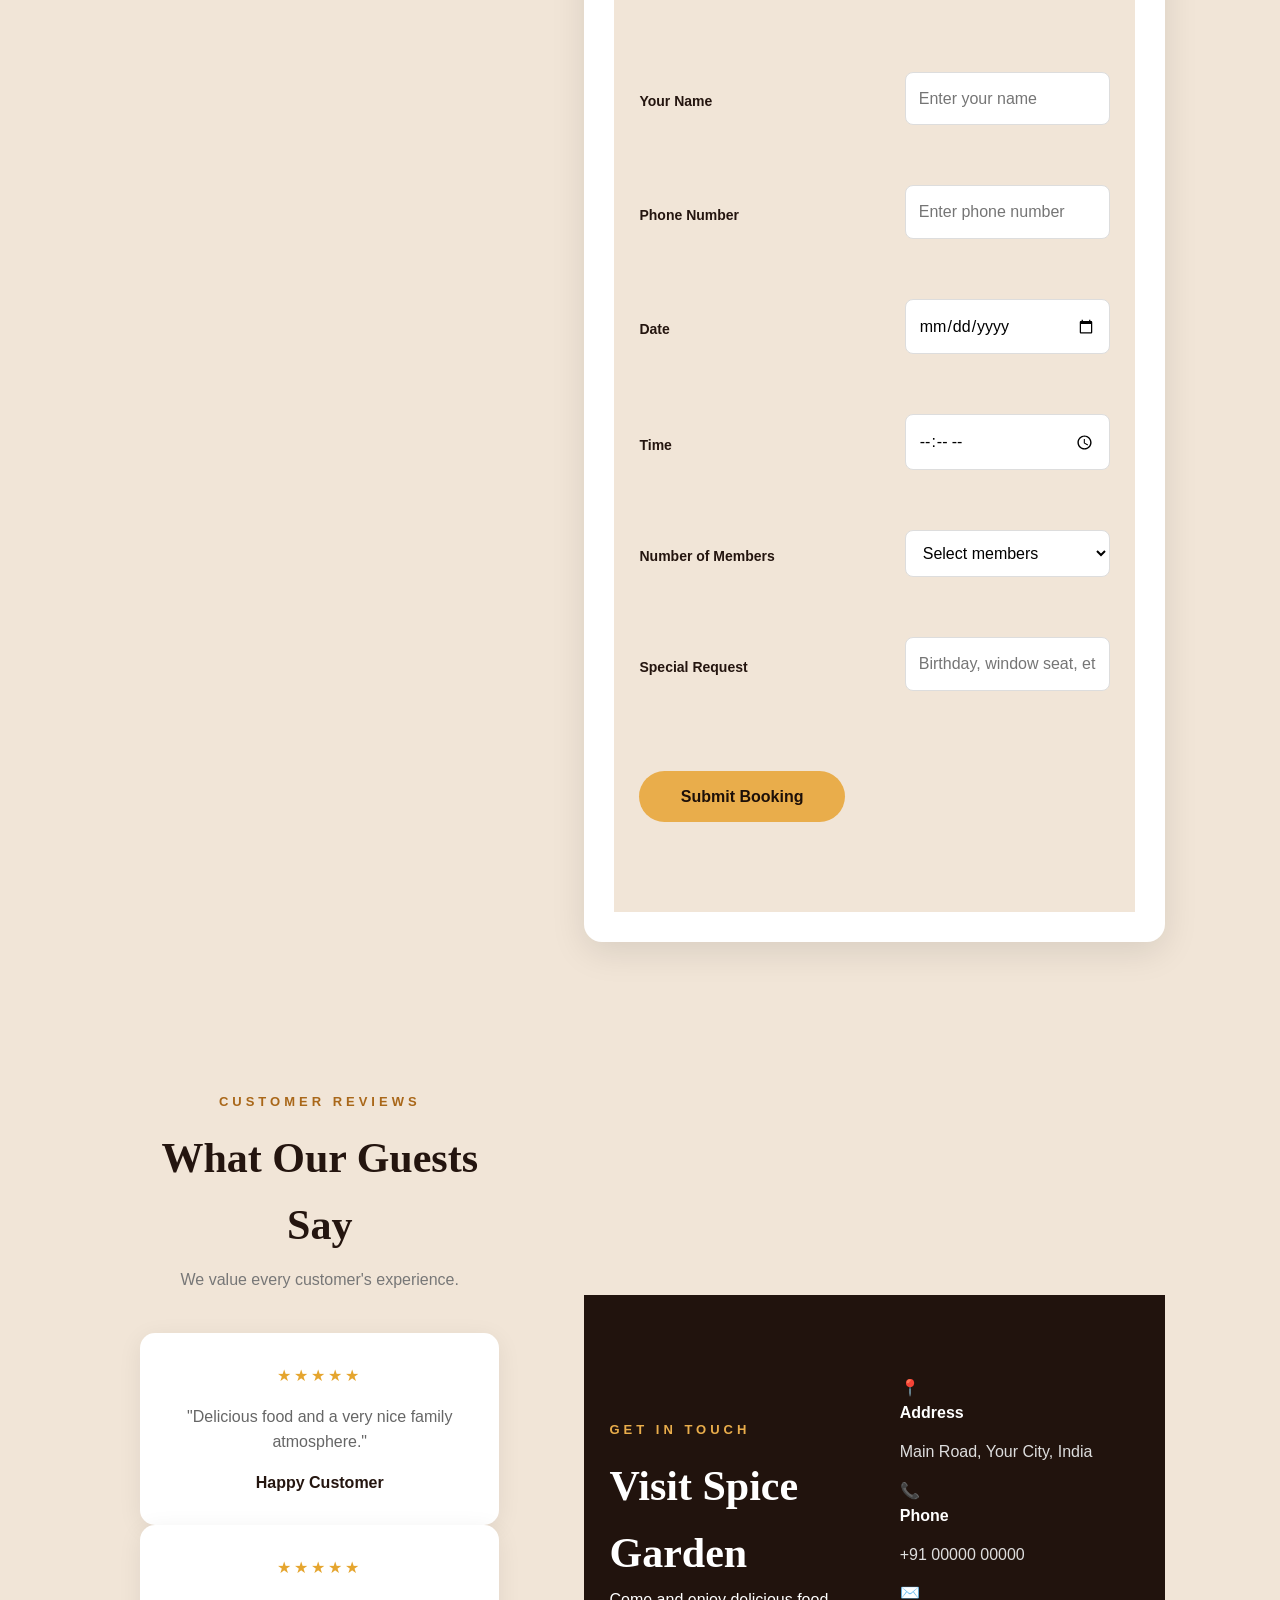
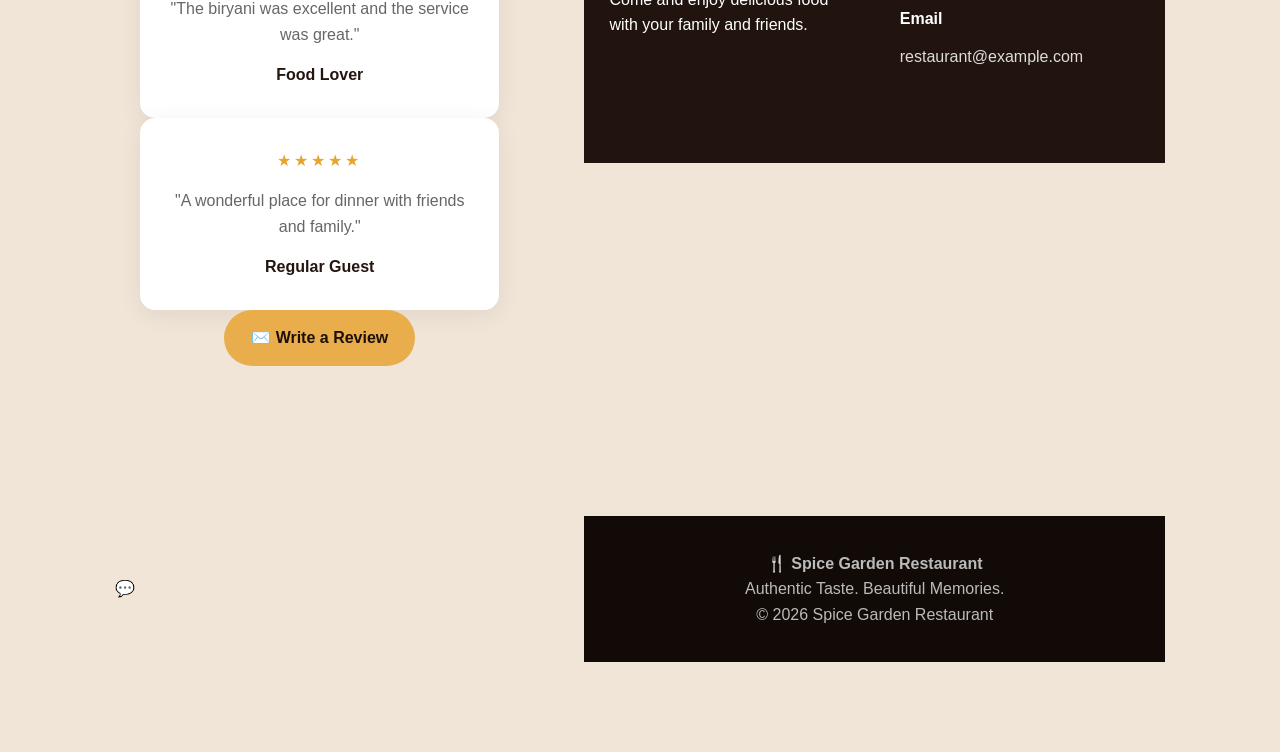
==== commit 9790fd4a: "Update index.html" ====
--- a/index.html
+++ b/index.html
@@ -24,7 +24,7 @@
         </span>
     </a>
 
-    <button class="menu-toggle" id="menuToggle">☰</button>
+    <button class="menu-toggle" id="menuToggle" type="button">☰</button>
 
     <nav id="navMenu">
         <a href="#home">Home</a>
@@ -33,7 +33,7 @@
         <a href="#reviews">Reviews</a>
         <a href="#contact">Contact</a>
 
-        <button class="nav-cart" onclick="openCart()">
+        <button class="nav-cart" type="button" onclick="openCart()">
             🛒 Cart
             <span id="cartCount">0</span>
         </button>
@@ -128,23 +128,38 @@
 
     <div class="categories">
 
-        <button class="category active" onclick="showCategory('starters', this)">
+        <button
+            type="button"
+            class="category active"
+            onclick="showCategory('starters', this)">
             Starters
         </button>
 
-        <button class="category" onclick="showCategory('maincourse', this)">
+        <button
+            type="button"
+            class="category"
+            onclick="showCategory('maincourse', this)">
             Main Course
         </button>
 
-        <button class="category" onclick="showCategory('mocktails', this)">
+        <button
+            type="button"
+            class="category"
+            onclick="showCategory('mocktails', this)">
             Mocktails
         </button>
 
-        <button class="category" onclick="showCategory('veg', this)">
+        <button
+            type="button"
+            class="category"
+            onclick="showCategory('veg', this)">
             Veg Tiffins
         </button>
 
-        <button class="category" onclick="showCategory('nonveg', this)">
+        <button
+            type="button"
+            class="category"
+            onclick="showCategory('nonveg', this)">
             Non-Veg Tiffins
         </button>
 
@@ -157,20 +172,18 @@
 
         <div class="food-grid">
 
-
-            <div class="food-card">
-                <img src="https://images.unsplash.com/photo-1601050690597-df0568f70950?auto=format&fit=crop&w=900&q=80" alt="Samosa">
+            <div class="food-card">
+                <img src="https://images.unsplash.com/photo-1601050690597-df0568f70950?auto=format&fit=crop&w=900&q=80" alt="Veg Samosa">
                 <div class="food-info">
                     <span class="tag veg">VEG</span>
                     <h3>Veg Samosa</h3>
                     <p>Crispy pastry filled with spicy vegetables.</p>
                     <div class="food-bottom">
                         <strong>₹80</strong>
-                        <button onclick="addToCart('Veg Samosa',80)">Add +</button>
-                    </div>
-                </div>
-            </div>
-
+                        <button type="button" onclick="addToCart('Veg Samosa',80)">Add +</button>
+                    </div>
+                </div>
+            </div>
 
             <div class="food-card">
                 <img src="https://images.unsplash.com/photo-1626777552726-4a6b54c97e46?auto=format&fit=crop&w=900&q=80" alt="Paneer Tikka">
@@ -180,11 +193,10 @@
                     <p>Grilled paneer with aromatic spices.</p>
                     <div class="food-bottom">
                         <strong>₹220</strong>
-                        <button onclick="addToCart('Paneer Tikka',220)">Add +</button>
-                    </div>
-                </div>
-            </div>
-
+                        <button type="button" onclick="addToCart('Paneer Tikka',220)">Add +</button>
+                    </div>
+                </div>
+            </div>
 
             <div class="food-card">
                 <img src="https://images.unsplash.com/photo-1603894584373-5ac82b2ae398?auto=format&fit=crop&w=900&q=80" alt="Chicken 65">
@@ -194,11 +206,10 @@
                     <p>Spicy crispy fried chicken starter.</p>
                     <div class="food-bottom">
                         <strong>₹240</strong>
-                        <button onclick="addToCart('Chicken 65',240)">Add +</button>
-                    </div>
-                </div>
-            </div>
-
+                        <button type="button" onclick="addToCart('Chicken 65',240)">Add +</button>
+                    </div>
+                </div>
+            </div>
 
             <div class="food-card">
                 <img src="https://images.unsplash.com/photo-1628294895950-9805252327bc?auto=format&fit=crop&w=900&q=80" alt="Chicken Tikka">
@@ -208,11 +219,10 @@
                     <p>Tender chicken grilled with Indian spices.</p>
                     <div class="food-bottom">
                         <strong>₹260</strong>
-                        <button onclick="addToCart('Chicken Tikka',260)">Add +</button>
-                    </div>
-                </div>
-            </div>
-
+                        <button type="button" onclick="addToCart('Chicken Tikka',260)">Add +</button>
+                    </div>
+                </div>
+            </div>
 
             <div class="food-card">
                 <img src="https://images.unsplash.com/photo-1626500155537-6f6a9e2e8b9d?auto=format&fit=crop&w=900&q=80" alt="Gobi Manchurian">
@@ -222,11 +232,10 @@
                     <p>Crispy cauliflower tossed in Manchurian sauce.</p>
                     <div class="food-bottom">
                         <strong>₹180</strong>
-                        <button onclick="addToCart('Gobi Manchurian',180)">Add +</button>
-                    </div>
-                </div>
-            </div>
-
+                        <button type="button" onclick="addToCart('Gobi Manchurian',180)">Add +</button>
+                    </div>
+                </div>
+            </div>
 
             <div class="food-card">
                 <img src="https://images.unsplash.com/photo-1626645738196-c2a7c87a8f58?auto=format&fit=crop&w=900&q=80" alt="Chicken Wings">
@@ -236,25 +245,23 @@
                     <p>Juicy chicken wings with special seasoning.</p>
                     <div class="food-bottom">
                         <strong>₹250</strong>
-                        <button onclick="addToCart('Chicken Wings',250)">Add +</button>
-                    </div>
-                </div>
-            </div>
-
-
-            <div class="food-card">
-                <img src="https://images.unsplash.com/photo-1601050690117-94f5f6fa8bd7?auto=format&fit=crop&w=900&q=80" alt="Pakora">
+                        <button type="button" onclick="addToCart('Chicken Wings',250)">Add +</button>
+                    </div>
+                </div>
+            </div>
+
+            <div class="food-card">
+                <img src="https://images.unsplash.com/photo-1601050690117-94f5f6fa8bd7?auto=format&fit=crop&w=900&q=80" alt="Mixed Pakora">
                 <div class="food-info">
                     <span class="tag veg">VEG</span>
                     <h3>Mixed Pakora</h3>
                     <p>Crispy assorted vegetable fritters.</p>
                     <div class="food-bottom">
                         <strong>₹120</strong>
-                        <button onclick="addToCart('Mixed Pakora',120)">Add +</button>
-                    </div>
-                </div>
-            </div>
-
+                        <button type="button" onclick="addToCart('Mixed Pakora',120)">Add +</button>
+                    </div>
+                </div>
+            </div>
 
             <div class="food-card">
                 <img src="https://images.unsplash.com/photo-1631452180519-c014fe946bc7?auto=format&fit=crop&w=900&q=80" alt="Chilli Paneer">
@@ -264,11 +271,10 @@
                     <p>Paneer tossed with peppers and chilli sauce.</p>
                     <div class="food-bottom">
                         <strong>₹210</strong>
-                        <button onclick="addToCart('Chilli Paneer',210)">Add +</button>
-                    </div>
-                </div>
-            </div>
-
+                        <button type="button" onclick="addToCart('Chilli Paneer',210)">Add +</button>
+                    </div>
+                </div>
+            </div>
 
             <div class="food-card">
                 <img src="https://images.unsplash.com/photo-1599487488170-d11ec9c172f0?auto=format&fit=crop&w=900&q=80" alt="Tandoori Chicken">
@@ -278,21 +284,20 @@
                     <p>Classic roasted chicken with smoky spices.</p>
                     <div class="food-bottom">
                         <strong>₹320</strong>
-                        <button onclick="addToCart('Tandoori Chicken',320)">Add +</button>
-                    </div>
-                </div>
-            </div>
-
-
-            <div class="food-card">
-                <img src="https://images.unsplash.com/photo-1599043513900-ed6fe01d3833?auto=format&fit=crop&w=900&q=80" alt="Spring Rolls">
+                        <button type="button" onclick="addToCart('Tandoori Chicken',320)">Add +</button>
+                    </div>
+                </div>
+            </div>
+
+            <div class="food-card">
+                <img src="https://images.unsplash.com/photo-1599043513900-ed6fe01d3833?auto=format&fit=crop&w=900&q=80" alt="Veg Spring Rolls">
                 <div class="food-info">
                     <span class="tag veg">VEG</span>
                     <h3>Veg Spring Rolls</h3>
                     <p>Crispy rolls filled with fresh vegetables.</p>
                     <div class="food-bottom">
                         <strong>₹160</strong>
-                        <button onclick="addToCart('Veg Spring Rolls',160)">Add +</button>
+                        <button type="button" onclick="addToCart('Veg Spring Rolls',160)">Add +</button>
                     </div>
                 </div>
             </div>
@@ -316,7 +321,7 @@
                     <p>Fragrant basmati rice with tender chicken.</p>
                     <div class="food-bottom">
                         <strong>₹280</strong>
-                        <button onclick="addToCart('Chicken Biryani',280)">Add +</button>
+                        <button type="button" onclick="addToCart('Chicken Biryani',280)">Add +</button>
                     </div>
                 </div>
             </div>
@@ -329,20 +334,20 @@
                     <p>Flavourful rice cooked with fresh vegetables.</p>
                     <div class="food-bottom">
                         <strong>₹220</strong>
-                        <button onclick="addToCart('Veg Biryani',220)">Add +</button>
-                    </div>
-                </div>
-            </div>
-
-            <div class="food-card">
-                <img src="https://images.unsplash.com/photo-1601050690597-df0568f70950?auto=format&fit=crop&w=900&q=80" alt="Paneer Curry">
+                        <button type="button" onclick="addToCart('Veg Biryani',220)">Add +</button>
+                    </div>
+                </div>
+            </div>
+
+            <div class="food-card">
+                <img src="https://images.unsplash.com/photo-1601050690597-df0568f70950?auto=format&fit=crop&w=900&q=80" alt="Paneer Butter Masala">
                 <div class="food-info">
                     <span class="tag veg">VEG</span>
                     <h3>Paneer Butter Masala</h3>
                     <p>Creamy tomato gravy with soft paneer.</p>
                     <div class="food-bottom">
                         <strong>₹240</strong>
-                        <button onclick="addToCart('Paneer Butter Masala',240)">Add +</button>
+                        <button type="button" onclick="addToCart('Paneer Butter Masala',240)">Add +</button>
                     </div>
                 </div>
             </div>
@@ -359,40 +364,40 @@
         <div class="food-grid">
 
             <div class="food-card">
-                <img src="https://images.unsplash.com/photo-1544145945-f90425340c7e?auto=format&fit=crop&w=900&q=80" alt="Blue Mocktail">
+                <img src="https://images.unsplash.com/photo-1544145945-f90425340c7e?auto=format&fit=crop&w=900&q=80" alt="Blue Lagoon">
                 <div class="food-info">
                     <span class="tag drink">DRINK</span>
                     <h3>Blue Lagoon</h3>
                     <p>Refreshing citrus mocktail.</p>
                     <div class="food-bottom">
                         <strong>₹140</strong>
-                        <button onclick="addToCart('Blue Lagoon',140)">Add +</button>
-                    </div>
-                </div>
-            </div>
-
-            <div class="food-card">
-                <img src="https://images.unsplash.com/photo-1551024709-8f23befc6f87?auto=format&fit=crop&w=900&q=80" alt="Strawberry Drink">
+                        <button type="button" onclick="addToCart('Blue Lagoon',140)">Add +</button>
+                    </div>
+                </div>
+            </div>
+
+            <div class="food-card">
+                <img src="https://images.unsplash.com/photo-1551024709-8f23befc6f87?auto=format&fit=crop&w=900&q=80" alt="Strawberry Fizz">
                 <div class="food-info">
                     <span class="tag drink">DRINK</span>
                     <h3>Strawberry Fizz</h3>
                     <p>Sweet and refreshing strawberry drink.</p>
                     <div class="food-bottom">
                         <strong>₹150</strong>
-                        <button onclick="addToCart('Strawberry Fizz',150)">Add +</button>
-                    </div>
-                </div>
-            </div>
-
-            <div class="food-card">
-                <img src="https://images.unsplash.com/photo-1513558161293-cdaf765ed2fd?auto=format&fit=crop&w=900&q=80" alt="Fresh Lime">
+                        <button type="button" onclick="addToCart('Strawberry Fizz',150)">Add +</button>
+                    </div>
+                </div>
+            </div>
+
+            <div class="food-card">
+                <img src="https://images.unsplash.com/photo-1513558161293-cdaf765ed2fd?auto=format&fit=crop&w=900&q=80" alt="Fresh Lime Soda">
                 <div class="food-info">
                     <span class="tag drink">DRINK</span>
                     <h3>Fresh Lime Soda</h3>
                     <p>Classic chilled lime refreshment.</p>
                     <div class="food-bottom">
                         <strong>₹90</strong>
-                        <button onclick="addToCart('Fresh Lime Soda',90)">Add +</button>
+                        <button type="button" onclick="addToCart('Fresh Lime Soda',90)">Add +</button>
                     </div>
                 </div>
             </div>
@@ -409,40 +414,40 @@
         <div class="food-grid">
 
             <div class="food-card">
-                <img src="https://images.unsplash.com/photo-1589301760014-d929f3979dbc?auto=format&fit=crop&w=900&q=80" alt="Dosa">
+                <img src="https://images.unsplash.com/photo-1589301760014-d929f3979dbc?auto=format&fit=crop&w=900&q=80" alt="Masala Dosa">
                 <div class="food-info">
                     <span class="tag veg">VEG</span>
                     <h3>Masala Dosa</h3>
                     <p>Crispy dosa served with potato masala.</p>
                     <div class="food-bottom">
                         <strong>₹100</strong>
-                        <button onclick="addToCart('Masala Dosa',100)">Add +</button>
-                    </div>
-                </div>
-            </div>
-
-            <div class="food-card">
-                <img src="https://images.unsplash.com/photo-1630383249896-424e482df921?auto=format&fit=crop&w=900&q=80" alt="Idli">
+                        <button type="button" onclick="addToCart('Masala Dosa',100)">Add +</button>
+                    </div>
+                </div>
+            </div>
+
+            <div class="food-card">
+                <img src="https://images.unsplash.com/photo-1630383249896-424e482df921?auto=format&fit=crop&w=900&q=80" alt="Idli Sambar">
                 <div class="food-info">
                     <span class="tag veg">VEG</span>
                     <h3>Idli Sambar</h3>
                     <p>Soft idlis with hot sambar and chutney.</p>
                     <div class="food-bottom">
                         <strong>₹70</strong>
-                        <button onclick="addToCart('Idli Sambar',70)">Add +</button>
-                    </div>
-                </div>
-            </div>
-
-            <div class="food-card">
-                <img src="https://images.unsplash.com/photo-1630383249896-424e482df921?auto=format&fit=crop&w=900&q=80" alt="Vada">
+                        <button type="button" onclick="addToCart('Idli Sambar',70)">Add +</button>
+                    </div>
+                </div>
+            </div>
+
+            <div class="food-card">
+                <img src="https://images.unsplash.com/photo-1630383249896-424e482df921?auto=format&fit=crop&w=900&q=80" alt="Medu Vada">
                 <div class="food-info">
                     <span class="tag veg">VEG</span>
                     <h3>Medu Vada</h3>
                     <p>Crispy vada served with chutney and sambar.</p>
                     <div class="food-bottom">
                         <strong>₹80</strong>
-                        <button onclick="addToCart('Medu Vada',80)">Add +</button>
+                        <button type="button" onclick="addToCart('Medu Vada',80)">Add +</button>
                     </div>
                 </div>
             </div>
@@ -466,7 +471,7 @@
                     <p>Boiled eggs cooked in spicy curry.</p>
                     <div class="food-bottom">
                         <strong>₹130</strong>
-                        <button onclick="addToCart('Egg Curry',130)">Add +</button>
+                        <button type="button" onclick="addToCart('Egg Curry',130)">Add +</button>
                     </div>
                 </div>
             </div>
@@ -479,7 +484,7 @@
                     <p>Traditional chicken curry with spices.</p>
                     <div class="food-bottom">
                         <strong>₹220</strong>
-                        <button onclick="addToCart('Chicken Curry',220)">Add +</button>
+                        <button type="button" onclick="addToCart('Chicken Curry',220)">Add +</button>
                     </div>
                 </div>
             </div>
@@ -540,35 +545,827 @@
             <h3>Reservation Details</h3>
 
             <label for="bookingName">Your Name</label>
-            <input type="text" id="bookingName" required placeholder="Enter your name">
+            <input
+                type="text"
+                id="bookingName"
+                required
+                placeholder="Enter your name">
 
             <label for="bookingPhone">Phone Number</label>
-            <input type="tel" id="bookingPhone" required placeholder="Enter phone number">
+            <input
+                type="tel"
+                id="bookingPhone"
+                required
+                placeholder="Enter phone number">
 
             <label for="bookingDate">Date</label>
-            <input type="date" id="bookingDate" required>
+            <input
+                type="date"
+                id="bookingDate"
+                required>
+
+            <<!DOCTYPE html>
+<html lang="en">
+<head>
+    <meta charset="UTF-8">
+    <meta name="viewport" content="width=device-width, initial-scale=1.0">
+
+    <title>Spice Garden Restaurant</title>
+
+    <link rel="stylesheet" href="style.css">
+</head>
+
+<body>
+
+<!-- ================= HEADER ================= -->
+
+<header class="topbar">
+
+    <a href="#home" class="brand">
+        <span class="brand-icon">🍴</span>
+
+        <span>
+            <strong>Spice Garden</strong>
+            <small>RESTAURANT</small>
+        </span>
+    </a>
+
+    <button class="menu-toggle" id="menuToggle" type="button">☰</button>
+
+    <nav id="navMenu">
+        <a href="#home">Home</a>
+        <a href="#menu">Menu</a>
+        <a href="#booking">Book Table</a>
+        <a href="#reviews">Reviews</a>
+        <a href="#contact">Contact</a>
+
+        <button class="nav-cart" type="button" onclick="openCart()">
+            🛒 Cart
+            <span id="cartCount">0</span>
+        </button>
+    </nav>
+
+</header>
+
+
+<!-- ================= HERO ================= -->
+
+<section class="hero" id="home">
+
+    <div class="hero-overlay"></div>
+
+    <div class="hero-content">
+
+        <p class="eyebrow">WELCOME TO SPICE GARDEN</p>
+
+        <h1>Authentic Taste.<br>Beautiful Memories.</h1>
+
+        <p class="hero-text">
+            Enjoy delicious Indian food, refreshing drinks and
+            a warm dining experience with your family and friends.
+        </p>
+
+        <div class="hero-buttons">
+
+            <a href="#menu" class="btn primary-btn">
+                Explore Menu
+            </a>
+
+            <a href="#booking" class="btn outline-btn">
+                Book a Table
+            </a>
+
+        </div>
+
+    </div>
+
+</section>
+
+
+<!-- ================= QUICK ACTIONS ================= -->
+
+<section class="quick-actions">
+
+    <a href="#menu">
+        <span>🍽️</span>
+        <div>
+            <strong>Our Menu</strong>
+            <small>Explore delicious dishes</small>
+        </div>
+    </a>
+
+    <a href="#booking">
+        <span>📅</span>
+        <div>
+            <strong>Book a Table</strong>
+            <small>Reserve your table</small>
+        </div>
+    </a>
+
+    <a href="#contact">
+        <span>📍</span>
+        <div>
+            <strong>Find Us</strong>
+            <small>View restaurant details</small>
+        </div>
+    </a>
+
+</section>
+
+
+<!-- ================= MENU ================= -->
+
+<section class="menu-section" id="menu">
+
+    <div class="section-heading">
+
+        <p class="eyebrow dark">OUR SPECIAL MENU</p>
+
+        <h2>Delicious Food</h2>
+
+        <p>
+            Freshly prepared dishes made with quality ingredients.
+        </p>
+
+    </div>
+
+
+    <!-- CATEGORY BUTTONS -->
+
+    <div class="categories">
+
+        <button
+            type="button"
+            class="category active"
+            onclick="showCategory('starters', this)">
+            Starters
+        </button>
+
+        <button
+            type="button"
+            class="category"
+            onclick="showCategory('maincourse', this)">
+            Main Course
+        </button>
+
+        <button
+            type="button"
+            class="category"
+            onclick="showCategory('mocktails', this)">
+            Mocktails
+        </button>
+
+        <button
+            type="button"
+            class="category"
+            onclick="showCategory('veg', this)">
+            Veg Tiffins
+        </button>
+
+        <button
+            type="button"
+            class="category"
+            onclick="showCategory('nonveg', this)">
+            Non-Veg Tiffins
+        </button>
+
+    </div>
+
+
+    <!-- ================= STARTERS ================= -->
+
+    <div class="food-category active-category" id="starters">
+
+        <div class="food-grid">
+
+            <div class="food-card">
+                <img src="https://images.unsplash.com/photo-1601050690597-df0568f70950?auto=format&fit=crop&w=900&q=80" alt="Veg Samosa">
+                <div class="food-info">
+                    <span class="tag veg">VEG</span>
+                    <h3>Veg Samosa</h3>
+                    <p>Crispy pastry filled with spicy vegetables.</p>
+                    <div class="food-bottom">
+                        <strong>₹80</strong>
+                        <button type="button" onclick="addToCart('Veg Samosa',80)">Add +</button>
+                    </div>
+                </div>
+            </div>
+
+            <div class="food-card">
+                <img src="https://images.unsplash.com/photo-1626777552726-4a6b54c97e46?auto=format&fit=crop&w=900&q=80" alt="Paneer Tikka">
+                <div class="food-info">
+                    <span class="tag veg">VEG</span>
+                    <h3>Paneer Tikka</h3>
+                    <p>Grilled paneer with aromatic spices.</p>
+                    <div class="food-bottom">
+                        <strong>₹220</strong>
+                        <button type="button" onclick="addToCart('Paneer Tikka',220)">Add +</button>
+                    </div>
+                </div>
+            </div>
+
+            <div class="food-card">
+                <img src="https://images.unsplash.com/photo-1603894584373-5ac82b2ae398?auto=format&fit=crop&w=900&q=80" alt="Chicken 65">
+                <div class="food-info">
+                    <span class="tag">NON-VEG</span>
+                    <h3>Chicken 65</h3>
+                    <p>Spicy crispy fried chicken starter.</p>
+                    <div class="food-bottom">
+                        <strong>₹240</strong>
+                        <button type="button" onclick="addToCart('Chicken 65',240)">Add +</button>
+                    </div>
+                </div>
+            </div>
+
+            <div class="food-card">
+                <img src="https://images.unsplash.com/photo-1628294895950-9805252327bc?auto=format&fit=crop&w=900&q=80" alt="Chicken Tikka">
+                <div class="food-info">
+                    <span class="tag">NON-VEG</span>
+                    <h3>Chicken Tikka</h3>
+                    <p>Tender chicken grilled with Indian spices.</p>
+                    <div class="food-bottom">
+                        <strong>₹260</strong>
+                        <button type="button" onclick="addToCart('Chicken Tikka',260)">Add +</button>
+                    </div>
+                </div>
+            </div>
+
+            <div class="food-card">
+                <img src="https://images.unsplash.com/photo-1626500155537-6f6a9e2e8b9d?auto=format&fit=crop&w=900&q=80" alt="Gobi Manchurian">
+                <div class="food-info">
+                    <span class="tag veg">VEG</span>
+                    <h3>Gobi Manchurian</h3>
+                    <p>Crispy cauliflower tossed in Manchurian sauce.</p>
+                    <div class="food-bottom">
+                        <strong>₹180</strong>
+                        <button type="button" onclick="addToCart('Gobi Manchurian',180)">Add +</button>
+                    </div>
+                </div>
+            </div>
+
+            <div class="food-card">
+                <img src="https://images.unsplash.com/photo-1626645738196-c2a7c87a8f58?auto=format&fit=crop&w=900&q=80" alt="Chicken Wings">
+                <div class="food-info">
+                    <span class="tag">NON-VEG</span>
+                    <h3>Chicken Wings</h3>
+                    <p>Juicy chicken wings with special seasoning.</p>
+                    <div class="food-bottom">
+                        <strong>₹250</strong>
+                        <button type="button" onclick="addToCart('Chicken Wings',250)">Add +</button>
+                    </div>
+                </div>
+            </div>
+
+            <div class="food-card">
+                <img src="https://images.unsplash.com/photo-1601050690117-94f5f6fa8bd7?auto=format&fit=crop&w=900&q=80" alt="Mixed Pakora">
+                <div class="food-info">
+                    <span class="tag veg">VEG</span>
+                    <h3>Mixed Pakora</h3>
+                    <p>Crispy assorted vegetable fritters.</p>
+                    <div class="food-bottom">
+                        <strong>₹120</strong>
+                        <button type="button" onclick="addToCart('Mixed Pakora',120)">Add +</button>
+                    </div>
+                </div>
+            </div>
+
+            <div class="food-card">
+                <img src="https://images.unsplash.com/photo-1631452180519-c014fe946bc7?auto=format&fit=crop&w=900&q=80" alt="Chilli Paneer">
+                <div class="food-info">
+                    <span class="tag veg">VEG</span>
+                    <h3>Chilli Paneer</h3>
+                    <p>Paneer tossed with peppers and chilli sauce.</p>
+                    <div class="food-bottom">
+                        <strong>₹210</strong>
+                        <button type="button" onclick="addToCart('Chilli Paneer',210)">Add +</button>
+                    </div>
+                </div>
+            </div>
+
+            <div class="food-card">
+                <img src="https://images.unsplash.com/photo-1599487488170-d11ec9c172f0?auto=format&fit=crop&w=900&q=80" alt="Tandoori Chicken">
+                <div class="food-info">
+                    <span class="tag">NON-VEG</span>
+                    <h3>Tandoori Chicken</h3>
+                    <p>Classic roasted chicken with smoky spices.</p>
+                    <div class="food-bottom">
+                        <strong>₹320</strong>
+                        <button type="button" onclick="addToCart('Tandoori Chicken',320)">Add +</button>
+                    </div>
+                </div>
+            </div>
+
+            <div class="food-card">
+                <img src="https://images.unsplash.com/photo-1599043513900-ed6fe01d3833?auto=format&fit=crop&w=900&q=80" alt="Veg Spring Rolls">
+                <div class="food-info">
+                    <span class="tag veg">VEG</span>
+                    <h3>Veg Spring Rolls</h3>
+                    <p>Crispy rolls filled with fresh vegetables.</p>
+                    <div class="food-bottom">
+                        <strong>₹160</strong>
+                        <button type="button" onclick="addToCart('Veg Spring Rolls',160)">Add +</button>
+                    </div>
+                </div>
+            </div>
+
+        </div>
+
+    </div>
+
+
+    <!-- ================= MAIN COURSE ================= -->
+
+    <div class="food-category" id="maincourse">
+
+        <div class="food-grid">
+
+            <div class="food-card">
+                <img src="https://images.unsplash.com/photo-1563379091339-03246963d96c?auto=format&fit=crop&w=900&q=80" alt="Chicken Biryani">
+                <div class="food-info">
+                    <span class="tag">NON-VEG</span>
+                    <h3>Chicken Biryani</h3>
+                    <p>Fragrant basmati rice with tender chicken.</p>
+                    <div class="food-bottom">
+                        <strong>₹280</strong>
+                        <button type="button" onclick="addToCart('Chicken Biryani',280)">Add +</button>
+                    </div>
+                </div>
+            </div>
+
+            <div class="food-card">
+                <img src="https://images.unsplash.com/photo-1589302168068-964664d93dc0?auto=format&fit=crop&w=900&q=80" alt="Veg Biryani">
+                <div class="food-info">
+                    <span class="tag veg">VEG</span>
+                    <h3>Veg Biryani</h3>
+                    <p>Flavourful rice cooked with fresh vegetables.</p>
+                    <div class="food-bottom">
+                        <strong>₹220</strong>
+                        <button type="button" onclick="addToCart('Veg Biryani',220)">Add +</button>
+                    </div>
+                </div>
+            </div>
+
+            <div class="food-card">
+                <img src="https://images.unsplash.com/photo-1601050690597-df0568f70950?auto=format&fit=crop&w=900&q=80" alt="Paneer Butter Masala">
+                <div class="food-info">
+                    <span class="tag veg">VEG</span>
+                    <h3>Paneer Butter Masala</h3>
+                    <p>Creamy tomato gravy with soft paneer.</p>
+                    <div class="food-bottom">
+                        <strong>₹240</strong>
+                        <button type="button" onclick="addToCart('Paneer Butter Masala',240)">Add +</button>
+                    </div>
+                </div>
+            </div>
+
+        </div>
+
+    </div>
+
+
+    <!-- ================= MOCKTAILS ================= -->
+
+    <div class="food-category" id="mocktails">
+
+        <div class="food-grid">
+
+            <div class="food-card">
+                <img src="https://images.unsplash.com/photo-1544145945-f90425340c7e?auto=format&fit=crop&w=900&q=80" alt="Blue Lagoon">
+                <div class="food-info">
+                    <span class="tag drink">DRINK</span>
+                    <h3>Blue Lagoon</h3>
+                    <p>Refreshing citrus mocktail.</p>
+                    <div class="food-bottom">
+                        <strong>₹140</strong>
+                        <button type="button" onclick="addToCart('Blue Lagoon',140)">Add +</button>
+                    </div>
+                </div>
+            </div>
+
+            <div class="food-card">
+                <img src="https://images.unsplash.com/photo-1551024709-8f23befc6f87?auto=format&fit=crop&w=900&q=80" alt="Strawberry Fizz">
+                <div class="food-info">
+                    <span class="tag drink">DRINK</span>
+                    <h3>Strawberry Fizz</h3>
+                    <p>Sweet and refreshing strawberry drink.</p>
+                    <div class="food-bottom">
+                        <strong>₹150</strong>
+                        <button type="button" onclick="addToCart('Strawberry Fizz',150)">Add +</button>
+                    </div>
+                </div>
+            </div>
+
+            <div class="food-card">
+                <img src="https://images.unsplash.com/photo-1513558161293-cdaf765ed2fd?auto=format&fit=crop&w=900&q=80" alt="Fresh Lime Soda">
+                <div class="food-info">
+                    <span class="tag drink">DRINK</span>
+                    <h3>Fresh Lime Soda</h3>
+                    <p>Classic chilled lime refreshment.</p>
+                    <div class="food-bottom">
+                        <strong>₹90</strong>
+                        <button type="button" onclick="addToCart('Fresh Lime Soda',90)">Add +</button>
+                    </div>
+                </div>
+            </div>
+
+        </div>
+
+    </div>
+
+
+    <!-- ================= VEG TIFFINS ================= -->
+
+    <div class="food-category" id="veg">
+
+        <div class="food-grid">
+
+            <div class="food-card">
+                <img src="https://images.unsplash.com/photo-1589301760014-d929f3979dbc?auto=format&fit=crop&w=900&q=80" alt="Masala Dosa">
+                <div class="food-info">
+                    <span class="tag veg">VEG</span>
+                    <h3>Masala Dosa</h3>
+                    <p>Crispy dosa served with potato masala.</p>
+                    <div class="food-bottom">
+                        <strong>₹100</strong>
+                        <button type="button" onclick="addToCart('Masala Dosa',100)">Add +</button>
+                    </div>
+                </div>
+            </div>
+
+            <div class="food-card">
+                <img src="https://images.unsplash.com/photo-1630383249896-424e482df921?auto=format&fit=crop&w=900&q=80" alt="Idli Sambar">
+                <div class="food-info">
+                    <span class="tag veg">VEG</span>
+                    <h3>Idli Sambar</h3>
+                    <p>Soft idlis with hot sambar and chutney.</p>
+                    <div class="food-bottom">
+                        <strong>₹70</strong>
+                        <button type="button" onclick="addToCart('Idli Sambar',70)">Add +</button>
+                    </div>
+                </div>
+            </div>
+
+            <div class="food-card">
+                <img src="https://images.unsplash.com/photo-1630383249896-424e482df921?auto=format&fit=crop&w=900&q=80" alt="Medu Vada">
+                <div class="food-info">
+                    <span class="tag veg">VEG</span>
+                    <h3>Medu Vada</h3>
+                    <p>Crispy vada served with chutney and sambar.</p>
+                    <div class="food-bottom">
+                        <strong>₹80</strong>
+                        <button type="button" onclick="addToCart('Medu Vada',80)">Add +</button>
+                    </div>
+                </div>
+            </div>
+
+        </div>
+
+    </div>
+
+
+    <!-- ================= NON VEG TIFFINS ================= -->
+
+    <div class="food-category" id="nonveg">
+
+        <div class="food-grid">
+
+            <div class="food-card">
+                <img src="https://images.unsplash.com/photo-1565557623262-b51c2513a641?auto=format&fit=crop&w=900&q=80" alt="Egg Curry">
+                <div class="food-info">
+                    <span class="tag">NON-VEG</span>
+                    <h3>Egg Curry</h3>
+                    <p>Boiled eggs cooked in spicy curry.</p>
+                    <div class="food-bottom">
+                        <strong>₹130</strong>
+                        <button type="button" onclick="addToCart('Egg Curry',130)">Add +</button>
+                    </div>
+                </div>
+            </div>
+
+            <div class="food-card">
+                <img src="https://images.unsplash.com/photo-1603894584373-5ac82b2ae398?auto=format&fit=crop&w=900&q=80" alt="Chicken Curry">
+                <div class="food-info">
+                    <span class="tag">NON-VEG</span>
+                    <h3>Chicken Curry</h3>
+                    <p>Traditional chicken curry with spices.</p>
+                    <div class="food-bottom">
+                        <strong>₹220</strong>
+                        <button type="button" onclick="addToCart('Chicken Curry',220)">Add +</button>
+                    </div>
+                </div>
+            </div>
+
+        </div>
+
+    </div>
+
+</section>
+
+
+<!-- ================= BOOKING ================= -->
+
+<section class="booking-section" id="booking">
+
+    <div class="booking-container">
+
+        <div class="booking-info">
+
+            <p class="eyebrow dark">TABLE RESERVATION</p>
+
+            <h2>Book Your Table</h2>
+
+            <p>
+                Planning a family dinner, birthday or special occasion?
+                Reserve your table in advance.
+            </p>
+
+            <div class="booking-feature">
+                <span>📅</span>
+                <div>
+                    <strong>Choose your date</strong>
+                    <p>Select the date of your visit.</p>
+                </div>
+            </div>
+
+            <div class="booking-feature">
+                <span>🕐</span>
+                <div>
+                    <strong>Select your time</strong>
+                    <p>Choose a convenient dining time.</p>
+                </div>
+            </div>
+
+            <div class="booking-feature">
+                <span>👨‍👩‍👧‍👦</span>
+                <div>
+                    <strong>Select guests</strong>
+                    <p>Tell us how many people are coming.</p>
+                </div>
+            </div>
+
+        </div>
+
+
+        <form class="booking-form" id="bookingForm">
+
+            <h3>Reservation Details</h3>
+
+            <label for="bookingName">Your Name</label>
+            <input
+                type="text"
+                id="bookingName"
+                required
+                placeholder="Enter your name">
+
+            <label for="bookingPhone">Phone Number</label>
+            <input
+                type="tel"
+                id="bookingPhone"
+                required
+                placeholder="Enter phone number">
+
+            <label for="bookingDate">Date</label>
+            <input
+                type="date"
+                id="bookingDate"
+                required>
 
             <label for="bookingTime">Time</label>
-            <input type="time" id="bookingTime" required>
+            <input
+                type="time"
+                id="bookingTime"
+                required>
 
             <label for="bookingMembers">Number of Members</label>
             <select id="bookingMembers" required>
                 <option value="">Select members</option>
-                <option>1</option>
-                <option>2</option>
-                <option>3</option>
-                <option>4</option>
-                <option>5</option>
-                <option>6</option>
-                <option>7</option>
-                <option>8</option>
-                <option>9</option>
-                <option>10</option>
+                <option value="1">1</option>
+                <option value="2">2</option>
+                <option value="3">3</option>
+                <option value="4">4</option>
+                <option value="5">5</option>
+                <option value="6">6</option>
+                <option value="7">7</option>
+                <option value="8">8</option>
+                <option value="9">9</option>
+                <option value="10">10</option>
             </select>
 
             <label for="bookingRequest">Special Request</label>
-            <input type="text" id="bookingRequest" placeholder="Birthday, window seat, etc.">
-
-            <button type="submit" class="btn primary-btn full-btn">
+            <input
+                type="text"
+                id="bookingRequest"
+                placeholder="Birthday, window seat, etc.">
+
+            <button
+                type="submit"
+                class="btn primary-btn full-btn">
                 Submit Booking
-            </
+            </button>
+
+        </form>
+
+    </div>
+
+</section>
+
+
+<!-- ================= REVIEWS ================= -->
+
+<section class="reviews-section" id="reviews">
+
+    <div class="section-heading">
+
+        <p class="eyebrow dark">CUSTOMER REVIEWS</p>
+
+        <h2>What Our Guests Say</h2>
+
+        <p>
+            We value every customer's experience.
+        </p>
+
+    </div>
+
+    <div class="reviews-grid">
+
+        <div class="review-card">
+            <div class="stars">★★★★★</div>
+            <p>
+                "Delicious food and a very nice family atmosphere."
+            </p>
+            <strong>Happy Customer</strong>
+        </div>
+
+        <div class="review-card">
+            <div class="stars">★★★★★</div>
+            <p>
+                "The biryani was excellent and the service was great."
+            </p>
+            <strong>Food Lover</strong>
+        </div>
+
+        <div class="review-card">
+            <div class="stars">★★★★★</div>
+            <p>
+                "A wonderful place for dinner with friends and family."
+            </p>
+            <strong>Regular Guest</strong>
+        </div>
+
+    </div>
+
+    <div class="review-action">
+
+        <button
+            type="button"
+            class="btn primary-btn"
+            onclick="writeReview()">
+            ✉️ Write a Review
+        </button>
+
+    </div>
+
+</section>
+
+
+<!-- ================= CONTACT ================= -->
+
+<section class="contact-section" id="contact">
+
+    <div class="contact-container">
+
+        <div class="contact-info">
+
+            <p class="eyebrow">GET IN TOUCH</p>
+
+            <h2>Visit Spice Garden</h2>
+
+            <p>
+                Come and enjoy delicious food with your family and friends.
+            </p>
+
+        </div>
+
+        <div class="contact-details">
+
+            <div class="contact-item">
+                <span>📍</span>
+                <div>
+                    <strong>Address</strong>
+                    <p>Main Road, Your City, India</p>
+                </div>
+            </div>
+
+            <div class="contact-item">
+                <span>📞</span>
+                <div>
+                    <strong>Phone</strong>
+                    <p>+91 00000 00000</p>
+                </div>
+            </div>
+
+            <div class="contact-item">
+                <span>✉️</span>
+                <div>
+                    <strong>Email</strong>
+                    <p>restaurant@example.com</p>
+                </div>
+            </div>
+
+        </div>
+
+    </div>
+
+</section>
+
+
+<!-- ================= CART OVERLAY ================= -->
+
+<div class="cart-overlay" id="cartOverlay">
+
+    <div class="cart-panel" id="cartPanel">
+
+        <div class="cart-header">
+
+            <h2>🛒 Your Order</h2>
+
+            <button
+                type="button"
+                class="cart-close"
+                onclick="closeCart()">
+                ✕
+            </button>
+
+        </div>
+
+
+        <div id="cartItems">
+
+            <p class="empty-cart">
+                Your cart is empty.
+            </p>
+
+        </div>
+
+
+        <div class="cart-footer">
+
+            <div class="cart-total-row">
+                <strong>Total</strong>
+                <strong id="cartTotal">₹0</strong>
+            </div>
+
+            <button
+                type="button"
+                class="btn primary-btn full-btn"
+                onclick="orderOnWhatsApp()">
+                📱 Order on WhatsApp
+            </button>
+
+            <button
+                type="button"
+                class="btn outline-btn full-btn"
+                onclick="clearCart()">
+                Clear Cart
+            </button>
+
+        </div>
+
+    </div>
+
+</div>
+
+
+<!-- ================= FLOATING WHATSAPP ================= -->
+
+<a
+    class="whatsapp-button"
+    href="https://wa.me/910000000000"
+    target="_blank"
+    rel="noopener">
+    💬
+</a>
+
+
+<!-- ================= FOOTER ================= -->
+
+<footer class="footer">
+
+    <div>
+        <strong>🍴 Spice Garden Restaurant</strong>
+        <p>Authentic Taste. Beautiful Memories.</p>
+    </div>
+
+    <div>
+        <p>© 2026 Spice Garden Restaurant</p>
+    </div>
+
+</footer>
+
+
+<!-- ================= JAVASCRIPT ================= -->
+
+<script src="script.js"></script>
+
+</body>
+</html>
--- a/style.css
+++ b/style.css
@@ -26,21 +26,19 @@
 }
 
 
-/* =========================
-   TOP BAR
-========================= */
+/* ================= HEADER ================= */
 
 .topbar {
     position: sticky;
     top: 0;
     z-index: 1000;
-    background: #17100c;
     min-height: 75px;
     padding: 0 5%;
+    background: #17100c;
     display: flex;
     align-items: center;
     justify-content: space-between;
-    box-shadow: 0 3px 20px rgba(0, 0, 0, 0.2);
+    box-shadow: 0 3px 20px rgba(0,0,0,.25);
 }
 
 .brand {
@@ -61,6 +59,7 @@
 }
 
 .brand small {
+    display: block;
     color: #ddd;
     letter-spacing: 2px;
     font-size: 9px;
@@ -69,13 +68,13 @@
 #navMenu {
     display: flex;
     align-items: center;
-    gap: 24px;
+    gap: 22px;
 }
 
 #navMenu a {
     color: white;
     font-size: 14px;
-    font-weight: 600;
+    font-weight: bold;
 }
 
 #navMenu a:hover {
@@ -110,9 +109,7 @@
 }
 
 
-/* =========================
-   HERO
-========================= */
+/* ================= HERO ================= */
 
 .hero {
     min-height: 650px;
@@ -132,15 +129,15 @@
 .hero-overlay {
     position: absolute;
     inset: 0;
-    background: rgba(20, 9, 4, 0.65);
+    background: rgba(15,7,3,.67);
 }
 
 .hero-content {
     position: relative;
     z-index: 2;
-    color: white;
     max-width: 850px;
     padding: 30px 20px;
+    color: white;
 }
 
 .eyebrow {
@@ -157,7 +154,7 @@
 
 .hero h1 {
     font-family: Georgia, serif;
-    font-size: clamp(40px, 7vw, 72px);
+    font-size: clamp(40px,7vw,72px);
     line-height: 1.08;
     margin-bottom: 25px;
 }
@@ -182,7 +179,7 @@
     border-radius: 30px;
     font-weight: bold;
     cursor: pointer;
-    transition: 0.3s;
+    transition: .3s;
     border: 2px solid transparent;
 }
 
@@ -207,9 +204,7 @@
 }
 
 
-/* =========================
-   QUICK ACTIONS
-========================= */
+/* ================= QUICK ACTIONS ================= */
 
 .quick-actions {
     max-width: 1100px;
@@ -218,9 +213,9 @@
     z-index: 5;
     background: white;
     border-radius: 15px;
-    box-shadow: 0 10px 35px rgba(0, 0, 0, 0.12);
+    box-shadow: 0 10px 35px rgba(0,0,0,.12);
     display: grid;
-    grid-template-columns: repeat(3, 1fr);
+    grid-template-columns: repeat(3,1fr);
     overflow: hidden;
 }
 
@@ -251,9 +246,7 @@
 }
 
 
-/* =========================
-   MENU
-========================= */
+/* ================= MENU ================= */
 
 .menu-section {
     max-width: 1200px;
@@ -311,7 +304,7 @@
 
 .food-grid {
     display: grid;
-    grid-template-columns: repeat(3, 1fr);
+    grid-template-columns: repeat(3,1fr);
     gap: 25px;
 }
 
@@ -319,13 +312,12 @@
     background: white;
     border-radius: 16px;
     overflow: hidden;
-    box-shadow: 0 5px 25px rgba(0, 0, 0, 0.08);
-    transition: 0.3s;
+    box-shadow: 0 5px 25px rgba(0,0,0,.08);
+    transition: .3s;
 }
 
 .food-card:hover {
     transform: translateY(-6px);
-    box-shadow: 0 12px 35px rgba(0, 0, 0, 0.13);
 }
 
 .food-card img {
@@ -399,9 +391,7 @@
 }
 
 
-/* =========================
-   BOOKING
-========================= */
+/* ================= BOOKING ================= */
 
 .booking-section {
     background: #f1e5d7;
@@ -451,7 +441,13 @@
     background: white;
     padding: 30px;
     border-radius: 18px;
-    box-shadow: 0 10px 35px rgba(0, 0, 0, 0.1);
+    box-shadow: 0 10px 35px rgba(0,0,0,.1);
+}
+
+.booking-form h3 {
+    font-family: Georgia, serif;
+    font-size: 25px;
+    margin-bottom: 15px;
 }
 
 .booking-form label {
@@ -490,9 +486,7 @@
 }
 
 
-/* =========================
-   REVIEWS
-========================= */
+/* ================= REVIEWS ================= */
 
 .reviews-section {
     padding: 90px 25px;
@@ -503,7 +497,7 @@
 
 .review-grid {
     display: grid;
-    grid-template-columns: repeat(3, 1fr);
+    grid-template-columns: repeat(3,1fr);
     gap: 25px;
     margin-bottom: 35px;
 }
@@ -512,7 +506,7 @@
     background: white;
     padding: 30px;
     border-radius: 15px;
-    box-shadow: 0 5px 25px rgba(0, 0, 0, 0.07);
+    box-shadow: 0 5px 25px rgba(0,0,0,.07);
 }
 
 .stars {
@@ -536,9 +530,7 @@
 }
 
 
-/* =========================
-   ORDER
-========================= */
+/* ================= ORDER ================= */
 
 .order-section {
     padding: 80px 25px;
@@ -546,10 +538,19 @@
     background: #f6efe7;
 }
 
-
-/* =========================
-   CONTACT
-========================= */
+.order-section h2 {
+    font-family: Georgia, serif;
+    font-size: 35px;
+    margin-bottom: 10px;
+}
+
+.order-section p {
+    color: #777;
+    margin-bottom: 20px;
+}
+
+
+/* ================= CONTACT ================= */
 
 .contact-section {
     background: #21130d;
@@ -586,10 +587,28 @@
     font-weight: bold;
 }
 
-
-/* =========================
-   FOOTER
-========================= */
+.contact-box {
+    background: rgba(255,255,255,.07);
+    border: 1px solid rgba(255,255,255,.15);
+    padding: 35px;
+    border-radius: 20px;
+}
+
+.contact-box span {
+    font-size: 30px;
+}
+
+.contact-box h3 {
+    margin: 8px 0 3px;
+}
+
+.contact-box p {
+    color: #ccc;
+    margin-bottom: 20px;
+}
+
+
+/* ================= FOOTER ================= */
 
 footer {
     background: #110a07;
@@ -602,18 +621,21 @@
     color: #e9ad4b;
     font-weight: bold;
     font-size: 20px;
-    margin-bottom: 5px;
-}
-
-
-/* =========================
-   CART
-========================= */
+}
+
+.demo-note {
+    font-size: 11px;
+    margin-top: 5px;
+    color: #777;
+}
+
+
+/* ================= CART ================= */
 
 .cart-overlay {
     position: fixed;
     inset: 0;
-    background: rgba(0, 0, 0, 0.55);
+    background: rgba(0,0,0,.55);
     z-index: 1998;
     display: none;
 }
@@ -626,14 +648,14 @@
     position: fixed;
     top: 0;
     right: -430px;
-    width: min(430px, 100%);
+    width: min(430px,100%);
     height: 100vh;
     background: white;
     z-index: 1999;
     display: flex;
     flex-direction: column;
-    transition: right 0.3s ease;
-    box-shadow: -5px 0 25px rgba(0, 0, 0, 0.2);
+    transition: right .3s ease;
+    box-shadow: -5px 0 25px rgba(0,0,0,.2);
 }
 
 .cart-panel.show {
@@ -732,9 +754,7 @@
 }
 
 
-/* =========================
-   FLOATING WHATSAPP
-========================= */
+/* ================= FLOATING WHATSAPP ================= */
 
 .floating-whatsapp {
     position: fixed;
@@ -750,13 +770,11 @@
     justify-content: center;
     font-size: 28px;
     z-index: 900;
-    box-shadow: 0 5px 20px rgba(0, 0, 0, 0.2);
-}
-
-
-/* =========================
-   MOBILE
-========================= */
+    box-shadow: 0 5px 20px rgba(0,0,0,.2);
+}
+
+
+/* ================= MOBILE ================= */
 
 @media (max-width: 850px) {
 
@@ -773,7 +791,7 @@
         display: none;
         flex-direction: column;
         padding: 20px;
-        gap: 18px;
+        gap: 12px;
         align-items: stretch;
     }
 
@@ -798,7 +816,7 @@
     }
 
     .food-grid {
-        grid-template-columns: repeat(2, 1fr);
+        grid-template-columns: repeat(2,1fr);
     }
 
     .booking-container,
--- a/style.css
+++ b/style.css
@@ -26,21 +26,19 @@
 }
 
 
-/* =========================
-   TOP BAR
-========================= */
+/* ================= HEADER ================= */
 
 .topbar {
     position: sticky;
     top: 0;
     z-index: 1000;
-    background: #17100c;
     min-height: 75px;
     padding: 0 5%;
+    background: #17100c;
     display: flex;
     align-items: center;
     justify-content: space-between;
-    box-shadow: 0 3px 20px rgba(0, 0, 0, 0.2);
+    box-shadow: 0 3px 20px rgba(0,0,0,.25);
 }
 
 .brand {
@@ -61,6 +59,7 @@
 }
 
 .brand small {
+    display: block;
     color: #ddd;
     letter-spacing: 2px;
     font-size: 9px;
@@ -69,13 +68,13 @@
 #navMenu {
     display: flex;
     align-items: center;
-    gap: 24px;
+    gap: 22px;
 }
 
 #navMenu a {
     color: white;
     font-size: 14px;
-    font-weight: 600;
+    font-weight: bold;
 }
 
 #navMenu a:hover {
@@ -110,9 +109,7 @@
 }
 
 
-/* =========================
-   HERO
-========================= */
+/* ================= HERO ================= */
 
 .hero {
     min-height: 650px;
@@ -132,15 +129,15 @@
 .hero-overlay {
     position: absolute;
     inset: 0;
-    background: rgba(20, 9, 4, 0.65);
+    background: rgba(15,7,3,.67);
 }
 
 .hero-content {
     position: relative;
     z-index: 2;
-    color: white;
     max-width: 850px;
     padding: 30px 20px;
+    color: white;
 }
 
 .eyebrow {
@@ -157,7 +154,7 @@
 
 .hero h1 {
     font-family: Georgia, serif;
-    font-size: clamp(40px, 7vw, 72px);
+    font-size: clamp(40px,7vw,72px);
     line-height: 1.08;
     margin-bottom: 25px;
 }
@@ -182,7 +179,7 @@
     border-radius: 30px;
     font-weight: bold;
     cursor: pointer;
-    transition: 0.3s;
+    transition: .3s;
     border: 2px solid transparent;
 }
 
@@ -207,9 +204,7 @@
 }
 
 
-/* =========================
-   QUICK ACTIONS
-========================= */
+/* ================= QUICK ACTIONS ================= */
 
 .quick-actions {
     max-width: 1100px;
@@ -218,9 +213,9 @@
     z-index: 5;
     background: white;
     border-radius: 15px;
-    box-shadow: 0 10px 35px rgba(0, 0, 0, 0.12);
+    box-shadow: 0 10px 35px rgba(0,0,0,.12);
     display: grid;
-    grid-template-columns: repeat(3, 1fr);
+    grid-template-columns: repeat(3,1fr);
     overflow: hidden;
 }
 
@@ -251,9 +246,7 @@
 }
 
 
-/* =========================
-   MENU
-========================= */
+/* ================= MENU ================= */
 
 .menu-section {
     max-width: 1200px;
@@ -311,7 +304,7 @@
 
 .food-grid {
     display: grid;
-    grid-template-columns: repeat(3, 1fr);
+    grid-template-columns: repeat(3,1fr);
     gap: 25px;
 }
 
@@ -319,13 +312,12 @@
     background: white;
     border-radius: 16px;
     overflow: hidden;
-    box-shadow: 0 5px 25px rgba(0, 0, 0, 0.08);
-    transition: 0.3s;
+    box-shadow: 0 5px 25px rgba(0,0,0,.08);
+    transition: .3s;
 }
 
 .food-card:hover {
     transform: translateY(-6px);
-    box-shadow: 0 12px 35px rgba(0, 0, 0, 0.13);
 }
 
 .food-card img {
@@ -399,9 +391,7 @@
 }
 
 
-/* =========================
-   BOOKING
-========================= */
+/* ================= BOOKING ================= */
 
 .booking-section {
     background: #f1e5d7;
@@ -451,7 +441,13 @@
     background: white;
     padding: 30px;
     border-radius: 18px;
-    box-shadow: 0 10px 35px rgba(0, 0, 0, 0.1);
+    box-shadow: 0 10px 35px rgba(0,0,0,.1);
+}
+
+.booking-form h3 {
+    font-family: Georgia, serif;
+    font-size: 25px;
+    margin-bottom: 15px;
 }
 
 .booking-form label {
@@ -490,9 +486,7 @@
 }
 
 
-/* =========================
-   REVIEWS
-========================= */
+/* ================= REVIEWS ================= */
 
 .reviews-section {
     padding: 90px 25px;
@@ -503,7 +497,7 @@
 
 .review-grid {
     display: grid;
-    grid-template-columns: repeat(3, 1fr);
+    grid-template-columns: repeat(3,1fr);
     gap: 25px;
     margin-bottom: 35px;
 }
@@ -512,7 +506,7 @@
     background: white;
     padding: 30px;
     border-radius: 15px;
-    box-shadow: 0 5px 25px rgba(0, 0, 0, 0.07);
+    box-shadow: 0 5px 25px rgba(0,0,0,.07);
 }
 
 .stars {
@@ -536,9 +530,7 @@
 }
 
 
-/* =========================
-   ORDER
-========================= */
+/* ================= ORDER ================= */
 
 .order-section {
     padding: 80px 25px;
@@ -546,10 +538,19 @@
     background: #f6efe7;
 }
 
-
-/* =========================
-   CONTACT
-========================= */
+.order-section h2 {
+    font-family: Georgia, serif;
+    font-size: 35px;
+    margin-bottom: 10px;
+}
+
+.order-section p {
+    color: #777;
+    margin-bottom: 20px;
+}
+
+
+/* ================= CONTACT ================= */
 
 .contact-section {
     background: #21130d;
@@ -586,10 +587,28 @@
     font-weight: bold;
 }
 
-
-/* =========================
-   FOOTER
-========================= */
+.contact-box {
+    background: rgba(255,255,255,.07);
+    border: 1px solid rgba(255,255,255,.15);
+    padding: 35px;
+    border-radius: 20px;
+}
+
+.contact-box span {
+    font-size: 30px;
+}
+
+.contact-box h3 {
+    margin: 8px 0 3px;
+}
+
+.contact-box p {
+    color: #ccc;
+    margin-bottom: 20px;
+}
+
+
+/* ================= FOOTER ================= */
 
 footer {
     background: #110a07;
@@ -602,18 +621,21 @@
     color: #e9ad4b;
     font-weight: bold;
     font-size: 20px;
-    margin-bottom: 5px;
-}
-
-
-/* =========================
-   CART
-========================= */
+}
+
+.demo-note {
+    font-size: 11px;
+    margin-top: 5px;
+    color: #777;
+}
+
+
+/* ================= CART ================= */
 
 .cart-overlay {
     position: fixed;
     inset: 0;
-    background: rgba(0, 0, 0, 0.55);
+    background: rgba(0,0,0,.55);
     z-index: 1998;
     display: none;
 }
@@ -626,14 +648,14 @@
     position: fixed;
     top: 0;
     right: -430px;
-    width: min(430px, 100%);
+    width: min(430px,100%);
     height: 100vh;
     background: white;
     z-index: 1999;
     display: flex;
     flex-direction: column;
-    transition: right 0.3s ease;
-    box-shadow: -5px 0 25px rgba(0, 0, 0, 0.2);
+    transition: right .3s ease;
+    box-shadow: -5px 0 25px rgba(0,0,0,.2);
 }
 
 .cart-panel.show {
@@ -732,9 +754,7 @@
 }
 
 
-/* =========================
-   FLOATING WHATSAPP
-========================= */
+/* ================= FLOATING WHATSAPP ================= */
 
 .floating-whatsapp {
     position: fixed;
@@ -750,13 +770,11 @@
     justify-content: center;
     font-size: 28px;
     z-index: 900;
-    box-shadow: 0 5px 20px rgba(0, 0, 0, 0.2);
-}
-
-
-/* =========================
-   MOBILE
-========================= */
+    box-shadow: 0 5px 20px rgba(0,0,0,.2);
+}
+
+
+/* ================= MOBILE ================= */
 
 @media (max-width: 850px) {
 
@@ -773,7 +791,7 @@
         display: none;
         flex-direction: column;
         padding: 20px;
-        gap: 18px;
+        gap: 12px;
         align-items: stretch;
     }
 
@@ -798,7 +816,7 @@
     }
 
     .food-grid {
-        grid-template-columns: repeat(2, 1fr);
+        grid-template-columns: repeat(2,1fr);
     }
 
     .booking-container,
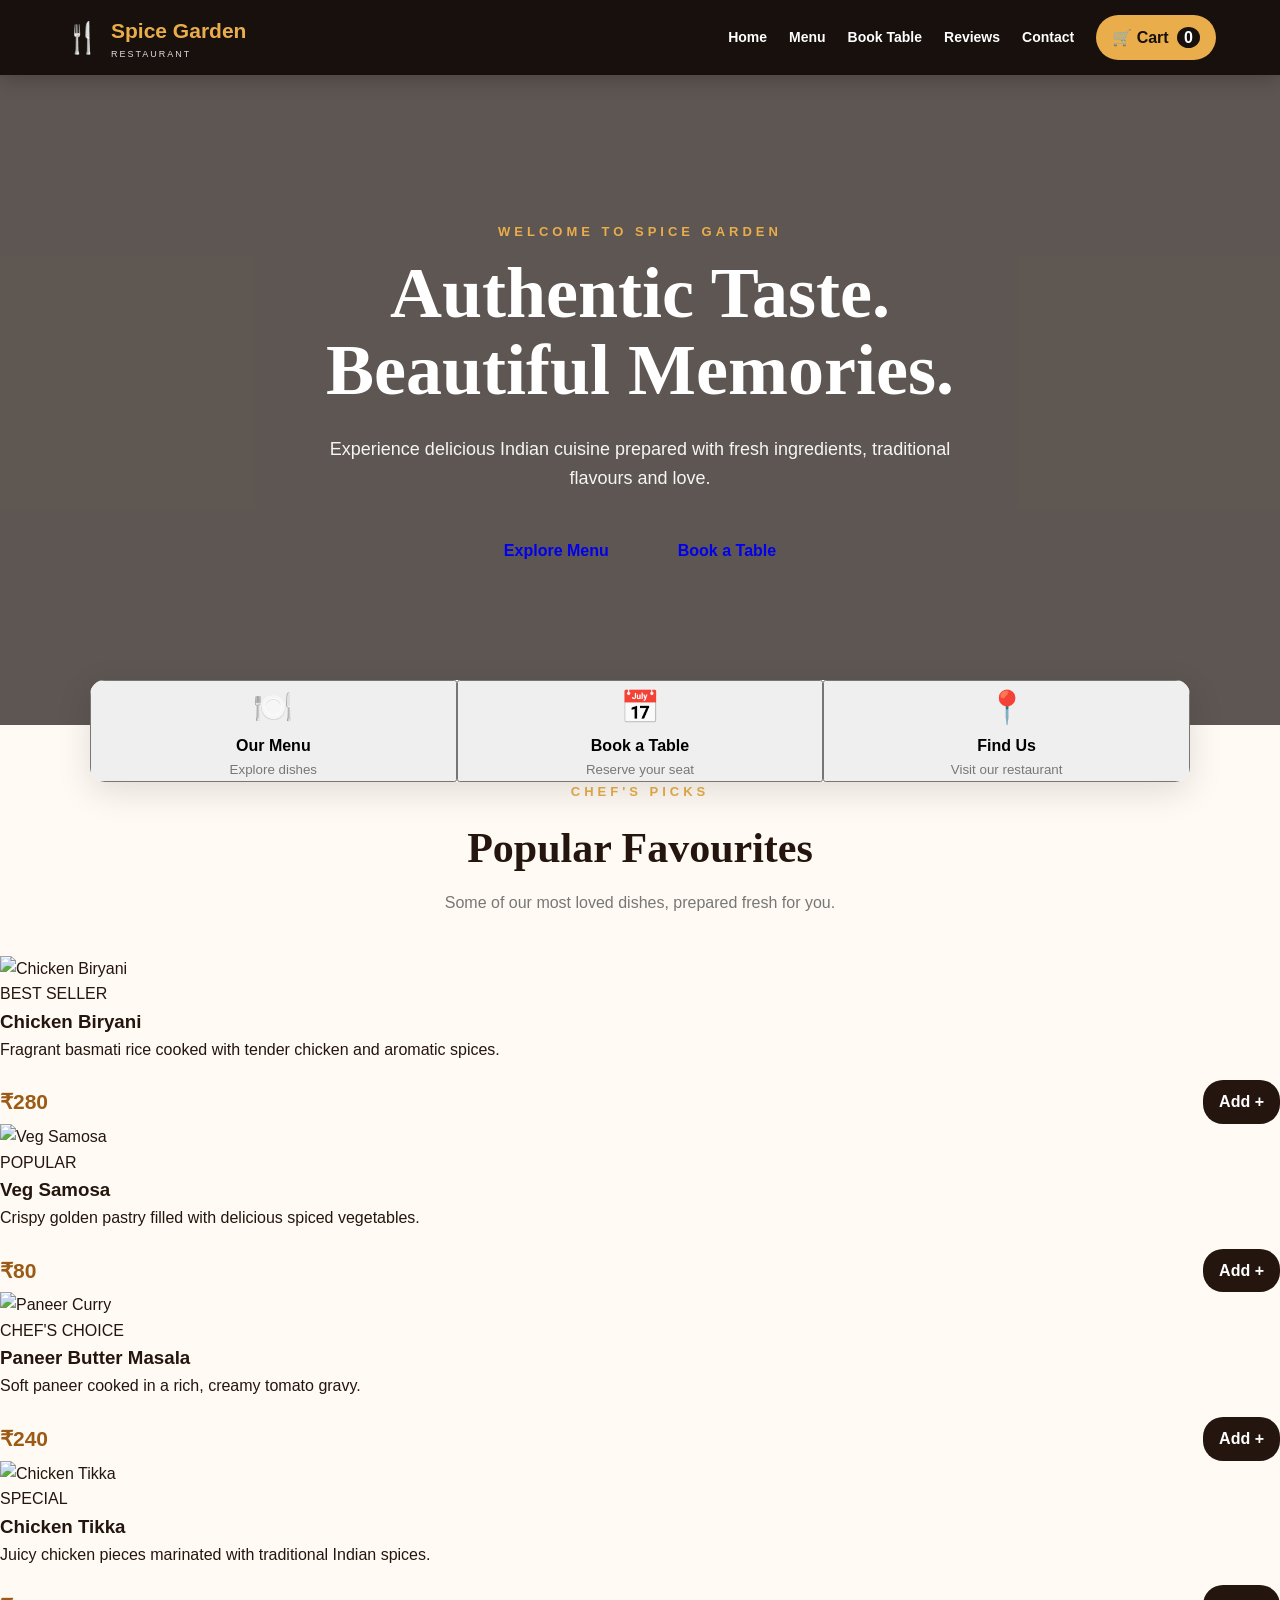
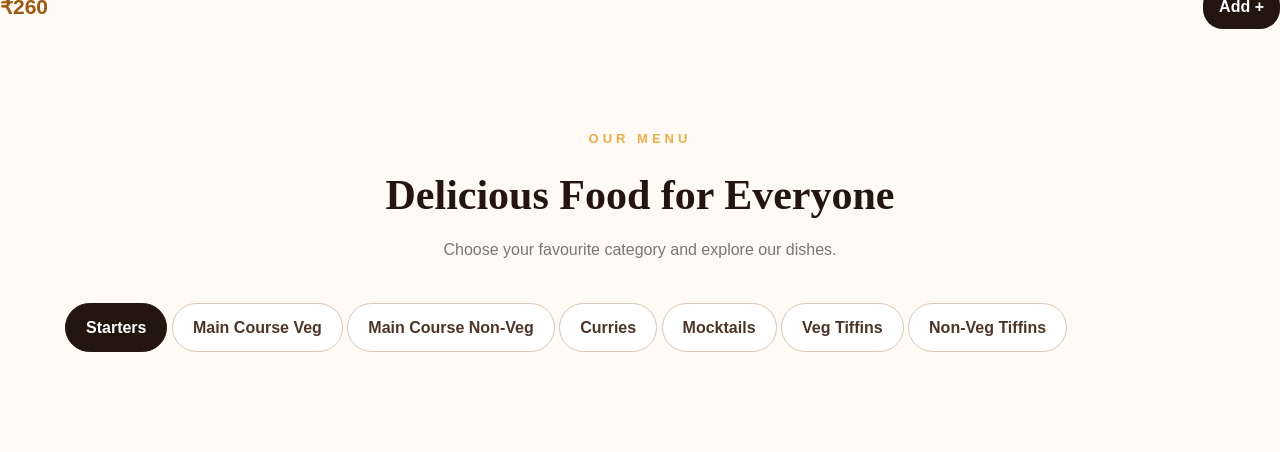
==== commit c32b9d37: "Update index.html" ====
--- a/index.html
+++ b/index.html
@@ -6,6 +6,9 @@
 
     <title>Spice Garden Restaurant</title>
 
+    <meta name="description"
+        content="Spice Garden Restaurant - Authentic Indian taste, delicious food and beautiful memories.">
+
     <link rel="stylesheet" href="style.css">
 </head>
 
@@ -24,19 +27,34 @@
         </span>
     </a>
 
-    <button class="menu-toggle" id="menuToggle" type="button">☰</button>
+    <button
+        class="menu-toggle"
+        id="menuToggle"
+        type="button"
+        aria-label="Open menu">
+        ☰
+    </button>
 
     <nav id="navMenu">
+
         <a href="#home">Home</a>
+
         <a href="#menu">Menu</a>
+
         <a href="#booking">Book Table</a>
+
         <a href="#reviews">Reviews</a>
+
         <a href="#contact">Contact</a>
 
-        <button class="nav-cart" type="button" onclick="openCart()">
+        <button
+            class="nav-cart"
+            type="button"
+            onclick="openCart()">
             🛒 Cart
             <span id="cartCount">0</span>
         </button>
+
     </nav>
 
 </header>
@@ -50,22 +68,27 @@
 
     <div class="hero-content">
 
-        <p class="eyebrow">WELCOME TO SPICE GARDEN</p>
-
-        <h1>Authentic Taste.<br>Beautiful Memories.</h1>
+        <p class="eyebrow">
+            WELCOME TO SPICE GARDEN
+        </p>
+
+        <h1>
+            Authentic Taste.<br>
+            Beautiful Memories.
+        </h1>
 
         <p class="hero-text">
-            Enjoy delicious Indian food, refreshing drinks and
-            a warm dining experience with your family and friends.
+            Experience delicious Indian cuisine prepared with
+            fresh ingredients, traditional flavours and love.
         </p>
 
         <div class="hero-buttons">
 
-            <a href="#menu" class="btn primary-btn">
+            <a href="#menu" class="btn btn-primary">
                 Explore Menu
             </a>
 
-            <a href="#booking" class="btn outline-btn">
+            <a href="#booking" class="btn btn-outline">
                 Book a Table
             </a>
 
@@ -80,45 +103,214 @@
 
 <section class="quick-actions">
 
-    <a href="#menu">
+    <button onclick="goToSection('menu')">
         <span>🍽️</span>
-        <div>
-            <strong>Our Menu</strong>
-            <small>Explore delicious dishes</small>
-        </div>
-    </a>
-
-    <a href="#booking">
+        <strong>Our Menu</strong>
+        <small>Explore dishes</small>
+    </button>
+
+    <button onclick="goToSection('booking')">
         <span>📅</span>
-        <div>
-            <strong>Book a Table</strong>
-            <small>Reserve your table</small>
-        </div>
-    </a>
-
-    <a href="#contact">
+        <strong>Book a Table</strong>
+        <small>Reserve your seat</small>
+    </button>
+
+    <button onclick="goToSection('contact')">
         <span>📍</span>
-        <div>
-            <strong>Find Us</strong>
-            <small>View restaurant details</small>
-        </div>
-    </a>
+        <strong>Find Us</strong>
+        <small>Visit our restaurant</small>
+    </button>
 
 </section>
 
 
+<!-- ================= FEATURED FOOD ================= -->
+
+<section class="featured-section">
+
+    <div class="section-heading">
+
+        <p class="eyebrow">
+            CHEF'S PICKS
+        </p>
+
+        <h2>Popular Favourites</h2>
+
+        <p>
+            Some of our most loved dishes, prepared fresh for you.
+        </p>
+
+    </div>
+
+
+    <div class="featured-grid">
+
+        <!-- Featured 1 -->
+
+        <article class="featured-card">
+
+            <img
+                src="https://images.unsplash.com/photo-1563379091339-03246963d96c?auto=format&fit=crop&w=900&q=80"
+                alt="Chicken Biryani">
+
+            <div class="featured-content">
+
+                <span class="food-tag">
+                    BEST SELLER
+                </span>
+
+                <h3>Chicken Biryani</h3>
+
+                <p>
+                    Fragrant basmati rice cooked with
+                    tender chicken and aromatic spices.
+                </p>
+
+                <div class="food-bottom">
+
+                    <strong>₹280</strong>
+
+                    <button
+                        onclick="addToCart('Chicken Biryani',280,'https://images.unsplash.com/photo-1563379091339-03246963d96c?auto=format&fit=crop&w=900&q=80')">
+                        Add +
+                    </button>
+
+                </div>
+
+            </div>
+
+        </article>
+
+
+        <!-- Featured 2 -->
+
+        <article class="featured-card">
+
+            <img
+                src="https://images.unsplash.com/photo-1601050690597-df0568f70950?auto=format&fit=crop&w=900&q=80"
+                alt="Veg Samosa">
+
+            <div class="featured-content">
+
+                <span class="food-tag">
+                    POPULAR
+                </span>
+
+                <h3>Veg Samosa</h3>
+
+                <p>
+                    Crispy golden pastry filled with
+                    delicious spiced vegetables.
+                </p>
+
+                <div class="food-bottom">
+
+                    <strong>₹80</strong>
+
+                    <button
+                        onclick="addToCart('Veg Samosa',80,'https://images.unsplash.com/photo-1601050690597-df0568f70950?auto=format&fit=crop&w=900&q=80')">
+                        Add +
+                    </button>
+
+                </div>
+
+            </div>
+
+        </article>
+
+
+        <!-- Featured 3 -->
+
+        <article class="featured-card">
+
+            <img
+                src="https://images.unsplash.com/photo-1565557623262-b51c2513a641?auto=format&fit=crop&w=900&q=80"
+                alt="Paneer Curry">
+
+            <div class="featured-content">
+
+                <span class="food-tag">
+                    CHEF'S CHOICE
+                </span>
+
+                <h3>Paneer Butter Masala</h3>
+
+                <p>
+                    Soft paneer cooked in a rich,
+                    creamy tomato gravy.
+                </p>
+
+                <div class="food-bottom">
+
+                    <strong>₹240</strong>
+
+                    <button
+                        onclick="addToCart('Paneer Butter Masala',240,'https://images.unsplash.com/photo-1565557623262-b51c2513a641?auto=format&fit=crop&w=900&q=80')">
+                        Add +
+                    </button>
+
+                </div>
+
+            </div>
+
+        </article>
+
+
+        <!-- Featured 4 -->
+
+        <article class="featured-card">
+
+            <img
+                src="https://images.unsplash.com/photo-1601050690117-94f5f6fa8bd7?auto=format&fit=crop&w=900&q=80"
+                alt="Chicken Tikka">
+
+            <div class="featured-content">
+
+                <span class="food-tag">
+                    SPECIAL
+                </span>
+
+                <h3>Chicken Tikka</h3>
+
+                <p>
+                    Juicy chicken pieces marinated
+                    with traditional Indian spices.
+                </p>
+
+                <div class="food-bottom">
+
+                    <strong>₹260</strong>
+
+                    <button
+                        onclick="addToCart('Chicken Tikka',260,'https://images.unsplash.com/photo-1601050690117-94f5f6fa8bd7?auto=format&fit=crop&w=900&q=80')">
+                        Add +
+                    </button>
+
+                </div>
+
+            </div>
+
+        </article>
+
+    </div>
+
+</section>
+
+
 <!-- ================= MENU ================= -->
 
 <section class="menu-section" id="menu">
 
     <div class="section-heading">
 
-        <p class="eyebrow dark">OUR SPECIAL MENU</p>
-
-        <h2>Delicious Food</h2>
+        <p class="eyebrow">
+            OUR MENU
+        </p>
+
+        <h2>Delicious Food for Everyone</h2>
 
         <p>
-            Freshly prepared dishes made with quality ingredients.
+            Choose your favourite category and explore our dishes.
         </p>
 
     </div>
@@ -126,40 +318,47 @@
 
     <!-- CATEGORY BUTTONS -->
 
-    <div class="categories">
+    <div class="category-buttons">
 
         <button
-            type="button"
             class="category active"
-            onclick="showCategory('starters', this)">
+            onclick="showCategory('starters',this)">
             Starters
         </button>
 
         <button
-            type="button"
             class="category"
-            onclick="showCategory('maincourse', this)">
-            Main Course
+            onclick="showCategory('mainveg',this)">
+            Main Course Veg
         </button>
 
         <button
-            type="button"
             class="category"
-            onclick="showCategory('mocktails', this)">
+            onclick="showCategory('mainnonveg',this)">
+            Main Course Non-Veg
+        </button>
+
+        <button
+            class="category"
+            onclick="showCategory('curries',this)">
+            Curries
+        </button>
+
+        <button
+            class="category"
+            onclick="showCategory('mocktails',this)">
             Mocktails
         </button>
 
         <button
-            type="button"
             class="category"
-            onclick="showCategory('veg', this)">
+            onclick="showCategory('veg',this)">
             Veg Tiffins
         </button>
 
         <button
-            type="button"
             class="category"
-            onclick="showCategory('nonveg', this)">
+            onclick="showCategory('nonveg',this)">
             Non-Veg Tiffins
         </button>
 
@@ -168,1204 +367,408 @@
 
     <!-- ================= STARTERS ================= -->
 
-    <div class="food-category active-category" id="starters">
-
-        <div class="food-grid">
-
-            <div class="food-card">
-                <img src="https://images.unsplash.com/photo-1601050690597-df0568f70950?auto=format&fit=crop&w=900&q=80" alt="Veg Samosa">
-                <div class="food-info">
-                    <span class="tag veg">VEG</span>
-                    <h3>Veg Samosa</h3>
-                    <p>Crispy pastry filled with spicy vegetables.</p>
-                    <div class="food-bottom">
-                        <strong>₹80</strong>
-                        <button type="button" onclick="addToCart('Veg Samosa',80)">Add +</button>
-                    </div>
-                </div>
-            </div>
-
-            <div class="food-card">
-                <img src="https://images.unsplash.com/photo-1626777552726-4a6b54c97e46?auto=format&fit=crop&w=900&q=80" alt="Paneer Tikka">
-                <div class="food-info">
-                    <span class="tag veg">VEG</span>
-                    <h3>Paneer Tikka</h3>
-                    <p>Grilled paneer with aromatic spices.</p>
-                    <div class="food-bottom">
-                        <strong>₹220</strong>
-                        <button type="button" onclick="addToCart('Paneer Tikka',220)">Add +</button>
-                    </div>
-                </div>
-            </div>
-
-            <div class="food-card">
-                <img src="https://images.unsplash.com/photo-1603894584373-5ac82b2ae398?auto=format&fit=crop&w=900&q=80" alt="Chicken 65">
-                <div class="food-info">
-                    <span class="tag">NON-VEG</span>
-                    <h3>Chicken 65</h3>
-                    <p>Spicy crispy fried chicken starter.</p>
-                    <div class="food-bottom">
-                        <strong>₹240</strong>
-                        <button type="button" onclick="addToCart('Chicken 65',240)">Add +</button>
-                    </div>
-                </div>
-            </div>
-
-            <div class="food-card">
-                <img src="https://images.unsplash.com/photo-1628294895950-9805252327bc?auto=format&fit=crop&w=900&q=80" alt="Chicken Tikka">
-                <div class="food-info">
-                    <span class="tag">NON-VEG</span>
-                    <h3>Chicken Tikka</h3>
-                    <p>Tender chicken grilled with Indian spices.</p>
-                    <div class="food-bottom">
-                        <strong>₹260</strong>
-                        <button type="button" onclick="addToCart('Chicken Tikka',260)">Add +</button>
-                    </div>
-                </div>
-            </div>
-
-            <div class="food-card">
-                <img src="https://images.unsplash.com/photo-1626500155537-6f6a9e2e8b9d?auto=format&fit=crop&w=900&q=80" alt="Gobi Manchurian">
-                <div class="food-info">
-                    <span class="tag veg">VEG</span>
-                    <h3>Gobi Manchurian</h3>
-                    <p>Crispy cauliflower tossed in Manchurian sauce.</p>
-                    <div class="food-bottom">
-                        <strong>₹180</strong>
-                        <button type="button" onclick="addToCart('Gobi Manchurian',180)">Add +</button>
-                    </div>
-                </div>
-            </div>
-
-            <div class="food-card">
-                <img src="https://images.unsplash.com/photo-1626645738196-c2a7c87a8f58?auto=format&fit=crop&w=900&q=80" alt="Chicken Wings">
-                <div class="food-info">
-                    <span class="tag">NON-VEG</span>
-                    <h3>Chicken Wings</h3>
-                    <p>Juicy chicken wings with special seasoning.</p>
-                    <div class="food-bottom">
-                        <strong>₹250</strong>
-                        <button type="button" onclick="addToCart('Chicken Wings',250)">Add +</button>
-                    </div>
-                </div>
-            </div>
-
-            <div class="food-card">
-                <img src="https://images.unsplash.com/photo-1601050690117-94f5f6fa8bd7?auto=format&fit=crop&w=900&q=80" alt="Mixed Pakora">
-                <div class="food-info">
-                    <span class="tag veg">VEG</span>
-                    <h3>Mixed Pakora</h3>
-                    <p>Crispy assorted vegetable fritters.</p>
-                    <div class="food-bottom">
-                        <strong>₹120</strong>
-                        <button type="button" onclick="addToCart('Mixed Pakora',120)">Add +</button>
-                    </div>
-                </div>
-            </div>
-
-            <div class="food-card">
-                <img src="https://images.unsplash.com/photo-1631452180519-c014fe946bc7?auto=format&fit=crop&w=900&q=80" alt="Chilli Paneer">
-                <div class="food-info">
-                    <span class="tag veg">VEG</span>
-                    <h3>Chilli Paneer</h3>
-                    <p>Paneer tossed with peppers and chilli sauce.</p>
-                    <div class="food-bottom">
-                        <strong>₹210</strong>
-                        <button type="button" onclick="addToCart('Chilli Paneer',210)">Add +</button>
-                    </div>
-                </div>
-            </div>
-
-            <div class="food-card">
-                <img src="https://images.unsplash.com/photo-1599487488170-d11ec9c172f0?auto=format&fit=crop&w=900&q=80" alt="Tandoori Chicken">
-                <div class="food-info">
-                    <span class="tag">NON-VEG</span>
-                    <h3>Tandoori Chicken</h3>
-                    <p>Classic roasted chicken with smoky spices.</p>
-                    <div class="food-bottom">
-                        <strong>₹320</strong>
-                        <button type="button" onclick="addToCart('Tandoori Chicken',320)">Add +</button>
-                    </div>
-                </div>
-            </div>
-
-            <div class="food-card">
-                <img src="https://images.unsplash.com/photo-1599043513900-ed6fe01d3833?auto=format&fit=crop&w=900&q=80" alt="Veg Spring Rolls">
-                <div class="food-info">
-                    <span class="tag veg">VEG</span>
-                    <h3>Veg Spring Rolls</h3>
-                    <p>Crispy rolls filled with fresh vegetables.</p>
-                    <div class="food-bottom">
-                        <strong>₹160</strong>
-                        <button type="button" onclick="addToCart('Veg Spring Rolls',160)">Add +</button>
-                    </div>
-                </div>
-            </div>
-
-        </div>
+    <div class="food-category" id="starters">
+
+        <article class="food-card">
+
+            <img src="https://images.unsplash.com/photo-1601050690597-df0568f70950?auto=format&fit=crop&w=700&q=80"
+                alt="Veg Samosa">
+
+            <div class="food-info">
+                <h3>Veg Samosa</h3>
+                <p>Crispy pastry filled with spiced vegetables.</p>
+
+                <div class="food-bottom">
+                    <strong>₹80</strong>
+
+                    <button onclick="addToCart('Veg Samosa',80)">
+                        Add +
+                    </button>
+                </div>
+            </div>
+
+        </article>
+
+
+        <article class="food-card">
+
+            <img src="https://images.unsplash.com/photo-1567188040759-fb8a883dc6d8?auto=format&fit=crop&w=700&q=80"
+                alt="Paneer Tikka">
+
+            <div class="food-info">
+                <h3>Paneer Tikka</h3>
+                <p>Grilled paneer with aromatic spices.</p>
+
+                <div class="food-bottom">
+                    <strong>₹220</strong>
+
+                    <button onclick="addToCart('Paneer Tikka',220)">
+                        Add +
+                    </button>
+                </div>
+            </div>
+
+        </article>
+
+
+        <article class="food-card">
+
+            <img src="https://images.unsplash.com/photo-1603894584373-5ac82b2ae398?auto=format&fit=crop&w=700&q=80"
+                alt="Chicken 65">
+
+            <div class="food-info">
+                <h3>Chicken 65</h3>
+                <p>Crispy spicy fried chicken.</p>
+
+                <div class="food-bottom">
+                    <strong>₹240</strong>
+
+                    <button onclick="addToCart('Chicken 65',240)">
+                        Add +
+                    </button>
+                </div>
+            </div>
+
+        </article>
+
+
+        <article class="food-card">
+
+            <img src="https://images.unsplash.com/photo-1601050690117-94f5f6fa8bd7?auto=format&fit=crop&w=700&q=80"
+                alt="Chicken Tikka">
+
+            <div class="food-info">
+                <h3>Chicken Tikka</h3>
+                <p>Juicy chicken marinated in Indian spices.</p>
+
+                <div class="food-bottom">
+                    <strong>₹260</strong>
+
+                    <button onclick="addToCart('Chicken Tikka',260)">
+                        Add +
+                    </button>
+                </div>
+            </div>
+
+        </article>
+
+
+        <article class="food-card">
+
+            <img src="https://images.unsplash.com/photo-1628294895950-9805252327bc?auto=format&fit=crop&w=700&q=80"
+                alt="Gobi Manchurian">
+
+            <div class="food-info">
+                <h3>Gobi Manchurian</h3>
+                <p>Crispy cauliflower tossed in spicy sauce.</p>
+
+                <div class="food-bottom">
+                    <strong>₹180</strong>
+
+                    <button onclick="addToCart('Gobi Manchurian',180)">
+                        Add +
+                    </button>
+                </div>
+            </div>
+
+        </article>
+
+
+        <article class="food-card">
+
+            <img src="https://images.unsplash.com/photo-1527477396000-e27163b481c2?auto=format&fit=crop&w=700&q=80"
+                alt="Chicken Wings">
+
+            <div class="food-info">
+                <h3>Chicken Wings</h3>
+                <p>Spicy crispy chicken wings.</p>
+
+                <div class="food-bottom">
+                    <strong>₹250</strong>
+
+                    <button onclick="addToCart('Chicken Wings',250)">
+                        Add +
+                    </button>
+                </div>
+            </div>
+
+        </article>
+
+
+        <article class="food-card">
+
+            <img src="https://images.unsplash.com/photo-1601050690117-94f5f6fa8bd7?auto=format&fit=crop&w=700&q=80"
+                alt="Mixed Pakora">
+
+            <div class="food-info">
+                <h3>Mixed Pakora</h3>
+                <p>Crispy assorted vegetable fritters.</p>
+
+                <div class="food-bottom">
+                    <strong>₹120</strong>
+
+                    <button onclick="addToCart('Mixed Pakora',120)">
+                        Add +
+                    </button>
+                </div>
+            </div>
+
+        </article>
+
+
+        <article class="food-card">
+
+            <img src="https://images.unsplash.com/photo-1631452180519-c014fe946bc7?auto=format&fit=crop&w=700&q=80"
+                alt="Chilli Paneer">
+
+            <div class="food-info">
+                <h3>Chilli Paneer</h3>
+                <p>Paneer tossed with peppers and chilli sauce.</p>
+
+                <div class="food-bottom">
+                    <strong>₹210</strong>
+
+                    <button onclick="addToCart('Chilli Paneer',210)">
+                        Add +
+                    </button>
+                </div>
+            </div>
+
+        </article>
+
+
+        <article class="food-card">
+
+            <img src="https://images.unsplash.com/photo-1599487488170-d11ec9c172f0?auto=format&fit=crop&w=700&q=80"
+                alt="Tandoori Chicken">
+
+            <div class="food-info">
+                <h3>Tandoori Chicken</h3>
+                <p>Traditional tandoori roasted chicken.</p>
+
+                <div class="food-bottom">
+                    <strong>₹320</strong>
+
+                    <button onclick="addToCart('Tandoori Chicken',320)">
+                        Add +
+                    </button>
+                </div>
+            </div>
+
+        </article>
+
+
+        <article class="food-card">
+
+            <img src="https://images.unsplash.com/photo-1619096252214-ef06c45683e3?auto=format&fit=crop&w=700&q=80"
+                alt="Veg Spring Rolls">
+
+            <div class="food-info">
+                <h3>Veg Spring Rolls</h3>
+                <p>Crispy rolls filled with vegetables.</p>
+
+                <div class="food-bottom">
+                    <strong>₹160</strong>
+
+                    <button onclick="addToCart('Veg Spring Rolls',160)">
+                        Add +
+                    </button>
+                </div>
+            </div>
+
+        </article>
 
     </div>
 
 
-    <!-- ================= MAIN COURSE ================= -->
-
-    <div class="food-category" id="maincourse">
-
-        <div class="food-grid">
-
-            <div class="food-card">
-                <img src="https://images.unsplash.com/photo-1563379091339-03246963d96c?auto=format&fit=crop&w=900&q=80" alt="Chicken Biryani">
-                <div class="food-info">
-                    <span class="tag">NON-VEG</span>
-                    <h3>Chicken Biryani</h3>
-                    <p>Fragrant basmati rice with tender chicken.</p>
-                    <div class="food-bottom">
-                        <strong>₹280</strong>
-                        <button type="button" onclick="addToCart('Chicken Biryani',280)">Add +</button>
-                    </div>
-                </div>
-            </div>
-
-            <div class="food-card">
-                <img src="https://images.unsplash.com/photo-1589302168068-964664d93dc0?auto=format&fit=crop&w=900&q=80" alt="Veg Biryani">
-                <div class="food-info">
-                    <span class="tag veg">VEG</span>
-                    <h3>Veg Biryani</h3>
-                    <p>Flavourful rice cooked with fresh vegetables.</p>
-                    <div class="food-bottom">
-                        <strong>₹220</strong>
-                        <button type="button" onclick="addToCart('Veg Biryani',220)">Add +</button>
-                    </div>
-                </div>
-            </div>
-
-            <div class="food-card">
-                <img src="https://images.unsplash.com/photo-1601050690597-df0568f70950?auto=format&fit=crop&w=900&q=80" alt="Paneer Butter Masala">
-                <div class="food-info">
-                    <span class="tag veg">VEG</span>
-                    <h3>Paneer Butter Masala</h3>
-                    <p>Creamy tomato gravy with soft paneer.</p>
-                    <div class="food-bottom">
-                        <strong>₹240</strong>
-                        <button type="button" onclick="addToCart('Paneer Butter Masala',240)">Add +</button>
-                    </div>
-                </div>
-            </div>
-
-        </div>
+    <!-- ================= MAIN COURSE VEG ================= -->
+
+    <div class="food-category" id="mainveg">
+
+        <article class="food-card">
+
+            <img src="https://images.unsplash.com/photo-1585937421612-70a008356fbe?auto=format&fit=crop&w=700&q=80"
+                alt="Paneer Butter Masala">
+
+            <div class="food-info">
+                <h3>Paneer Butter Masala</h3>
+                <p>Paneer cooked in creamy tomato gravy.</p>
+
+                <div class="food-bottom">
+                    <strong>₹240</strong>
+
+                    <button onclick="addToCart('Paneer Butter Masala',240)">
+                        Add +
+                    </button>
+                </div>
+            </div>
+
+        </article>
+
+
+        <article class="food-card">
+
+            <img src="https://images.unsplash.com/photo-1546833999-b9f581a1996d?auto=format&fit=crop&w=700&q=80"
+                alt="Veg Biryani">
+
+            <div class="food-info">
+                <h3>Veg Biryani</h3>
+                <p>Aromatic rice cooked with fresh vegetables.</p>
+
+                <div class="food-bottom">
+                    <strong>₹220</strong>
+
+                    <button onclick="addToCart('Veg Biryani',220)">
+                        Add +
+                    </button>
+                </div>
+            </div>
+
+        </article>
+
+
+        <article class="food-card">
+
+            <img src="https://images.unsplash.com/photo-1601050690597-df0568f70950?auto=format&fit=crop&w=700&q=80"
+                alt="Kadai Paneer">
+
+            <div class="food-info">
+                <h3>Kadai Paneer</h3>
+                <p>Paneer with capsicum and Indian spices.</p>
+
+                <div class="food-bottom">
+                    <strong>₹230</strong>
+
+                    <button onclick="addToCart('Kadai Paneer',230)">
+                        Add +
+                    </button>
+                </div>
+            </div>
+
+        </article>
+
+
+        <article class="food-card">
+
+            <img src="https://images.unsplash.com/photo-1585937421612-70a008356fbe?auto=format&fit=crop&w=700&q=80"
+                alt="Dal Tadka">
+
+            <div class="food-info">
+                <h3>Dal Tadka</h3>
+                <p>Yellow lentils tempered with aromatic spices.</p>
+
+                <div class="food-bottom">
+                    <strong>₹160</strong>
+
+                    <button onclick="addToCart('Dal Tadka',160)">
+                        Add +
+                    </button>
+                </div>
+            </div>
+
+        </article>
 
     </div>
 
 
-    <!-- ================= MOCKTAILS ================= -->
-
-    <div class="food-category" id="mocktails">
-
-        <div class="food-grid">
-
-            <div class="food-card">
-                <img src="https://images.unsplash.com/photo-1544145945-f90425340c7e?auto=format&fit=crop&w=900&q=80" alt="Blue Lagoon">
-                <div class="food-info">
-                    <span class="tag drink">DRINK</span>
-                    <h3>Blue Lagoon</h3>
-                    <p>Refreshing citrus mocktail.</p>
-                    <div class="food-bottom">
-                        <strong>₹140</strong>
-                        <button type="button" onclick="addToCart('Blue Lagoon',140)">Add +</button>
-                    </div>
-                </div>
-            </div>
-
-            <div class="food-card">
-                <img src="https://images.unsplash.com/photo-1551024709-8f23befc6f87?auto=format&fit=crop&w=900&q=80" alt="Strawberry Fizz">
-                <div class="food-info">
-                    <span class="tag drink">DRINK</span>
-                    <h3>Strawberry Fizz</h3>
-                    <p>Sweet and refreshing strawberry drink.</p>
-                    <div class="food-bottom">
-                        <strong>₹150</strong>
-                        <button type="button" onclick="addToCart('Strawberry Fizz',150)">Add +</button>
-                    </div>
-                </div>
-            </div>
-
-            <div class="food-card">
-                <img src="https://images.unsplash.com/photo-1513558161293-cdaf765ed2fd?auto=format&fit=crop&w=900&q=80" alt="Fresh Lime Soda">
-                <div class="food-info">
-                    <span class="tag drink">DRINK</span>
-                    <h3>Fresh Lime Soda</h3>
-                    <p>Classic chilled lime refreshment.</p>
-                    <div class="food-bottom">
-                        <strong>₹90</strong>
-                        <button type="button" onclick="addToCart('Fresh Lime Soda',90)">Add +</button>
-                    </div>
-                </div>
-            </div>
-
-        </div>
+    <!-- ================= MAIN COURSE NON VEG ================= -->
+
+    <div class="food-category" id="mainnonveg">
+
+        <article class="food-card">
+
+            <img src="https://images.unsplash.com/photo-1563379091339-03246963d96c?auto=format&fit=crop&w=700&q=80"
+                alt="Chicken Biryani">
+
+            <div class="food-info">
+                <h3>Chicken Biryani</h3>
+                <p>Fragrant basmati rice with tender chicken.</p>
+
+                <div class="food-bottom">
+                    <strong>₹280</strong>
+
+                    <button onclick="addToCart('Chicken Biryani',280)">
+                        Add +
+                    </button>
+                </div>
+            </div>
+
+        </article>
+
+
+        <article class="food-card">
+
+            <img src="https://images.unsplash.com/photo-1603894584373-5ac82b2ae398?auto=format&fit=crop&w=700&q=80"
+                alt="Chicken Fried Rice">
+
+            <div class="food-info">
+                <h3>Chicken Fried Rice</h3>
+                <p>Flavourful rice tossed with chicken and vegetables.</p>
+
+                <div class="food-bottom">
+                    <strong>₹230</strong>
+
+                    <button onclick="addToCart('Chicken Fried Rice',230)">
+                        Add +
+                    </button>
+                </div>
+            </div>
+
+        </article>
+
+
+        <article class="food-card">
+
+            <img src="https://images.unsplash.com/photo-1603894584373-5ac82b2ae398?auto=format&fit=crop&w=700&q=80"
+                alt="Mutton Biryani">
+
+            <div class="food-info">
+                <h3>Mutton Biryani</h3>
+                <p>Rich aromatic biryani with tender mutton.</p>
+
+                <div class="food-bottom">
+                    <strong>₹360</strong>
+
+                    <button onclick="addToCart('Mutton Biryani',360)">
+                        Add +
+                    </button>
+                </div>
+            </div>
+
+        </article>
+
+
+        <article class="food-card">
+
+            <img src="https://images.unsplash.com/photo-1599487488170-d11ec9c172f0?auto=format&fit=crop&w=700&q=80"
+                alt="Chicken Tandoori">
+
+            <div class="food-info">
+                <h3>Chicken Tandoori</h3>
+                <p>Traditional roasted chicken with spices.</p>
+
+                <div class="food-bottom">
+                    <strong>₹320</strong>
+
+                    <button onclick="addToCart('Chicken Tandoori',320)">
+                        Add +
+                    </button>
+                </div>
+            </div>
+
+        </article>
 
     </div>
 
 
-    <!-- ================= VEG TIFFINS ================= -->
-
-    <div class="food-category" id="veg">
-
-        <div class="food-grid">
-
-            <div class="food-card">
-                <img src="https://images.unsplash.com/photo-1589301760014-d929f3979dbc?auto=format&fit=crop&w=900&q=80" alt="Masala Dosa">
-                <div class="food-info">
-                    <span class="tag veg">VEG</span>
-                    <h3>Masala Dosa</h3>
-                    <p>Crispy dosa served with potato masala.</p>
-                    <div class="food-bottom">
-                        <strong>₹100</strong>
-                        <button type="button" onclick="addToCart('Masala Dosa',100)">Add +</button>
-                    </div>
-                </div>
-            </div>
-
-            <div class="food-card">
-                <img src="https://images.unsplash.com/photo-1630383249896-424e482df921?auto=format&fit=crop&w=900&q=80" alt="Idli Sambar">
-                <div class="food-info">
-                    <span class="tag veg">VEG</span>
-                    <h3>Idli Sambar</h3>
-                    <p>Soft idlis with hot sambar and chutney.</p>
-                    <div class="food-bottom">
-                        <strong>₹70</strong>
-                        <button type="button" onclick="addToCart('Idli Sambar',70)">Add +</button>
-                    </div>
-                </div>
-            </div>
-
-            <div class="food-card">
-                <img src="https://images.unsplash.com/photo-1630383249896-424e482df921?auto=format&fit=crop&w=900&q=80" alt="Medu Vada">
-                <div class="food-info">
-                    <span class="tag veg">VEG</span>
-                    <h3>Medu Vada</h3>
-                    <p>Crispy vada served with chutney and sambar.</p>
-                    <div class="food-bottom">
-                        <strong>₹80</strong>
-                        <button type="button" onclick="addToCart('Medu Vada',80)">Add +</button>
-                    </div>
-                </div>
-            </div>
-
-        </div>
-
-    </div>
-
-
-    <!-- ================= NON VEG TIFFINS ================= -->
-
-    <div class="food-category" id="nonveg">
-
-        <div class="food-grid">
-
-            <div class="food-card">
-                <img src="https://images.unsplash.com/photo-1565557623262-b51c2513a641?auto=format&fit=crop&w=900&q=80" alt="Egg Curry">
-                <div class="food-info">
-                    <span class="tag">NON-VEG</span>
-                    <h3>Egg Curry</h3>
-                    <p>Boiled eggs cooked in spicy curry.</p>
-                    <div class="food-bottom">
-                        <strong>₹130</strong>
-                        <button type="button" onclick="addToCart('Egg Curry',130)">Add +</button>
-                    </div>
-                </div>
-            </div>
-
-            <div class="food-card">
-                <img src="https://images.unsplash.com/photo-1603894584373-5ac82b2ae398?auto=format&fit=crop&w=900&q=80" alt="Chicken Curry">
-                <div class="food-info">
-                    <span class="tag">NON-VEG</span>
-                    <h3>Chicken Curry</h3>
-                    <p>Traditional chicken curry with spices.</p>
-                    <div class="food-bottom">
-                        <strong>₹220</strong>
-                        <button type="button" onclick="addToCart('Chicken Curry',220)">Add +</button>
-                    </div>
-                </div>
-            </div>
-
-        </div>
-
-    </div>
-
-</section>
-
-
-<!-- ================= BOOKING ================= -->
-
-<section class="booking-section" id="booking">
-
-    <div class="booking-container">
-
-        <div class="booking-info">
-
-            <p class="eyebrow dark">TABLE RESERVATION</p>
-
-            <h2>Book Your Table</h2>
-
-            <p>
-                Planning a family dinner, birthday or special occasion?
-                Reserve your table in advance.
-            </p>
-
-            <div class="booking-feature">
-                <span>📅</span>
-                <div>
-                    <strong>Choose your date</strong>
-                    <p>Select the date of your visit.</p>
-                </div>
-            </div>
-
-            <div class="booking-feature">
-                <span>🕐</span>
-                <div>
-                    <strong>Select your time</strong>
-                    <p>Choose a convenient dining time.</p>
-                </div>
-            </div>
-
-            <div class="booking-feature">
-                <span>👨‍👩‍👧‍👦</span>
-                <div>
-                    <strong>Select guests</strong>
-                    <p>Tell us how many people are coming.</p>
-                </div>
-            </div>
-
-        </div>
-
-
-        <form class="booking-form" id="bookingForm">
-
-            <h3>Reservation Details</h3>
-
-            <label for="bookingName">Your Name</label>
-            <input
-                type="text"
-                id="bookingName"
-                required
-                placeholder="Enter your name">
-
-            <label for="bookingPhone">Phone Number</label>
-            <input
-                type="tel"
-                id="bookingPhone"
-                required
-                placeholder="Enter phone number">
-
-            <label for="bookingDate">Date</label>
-            <input
-                type="date"
-                id="bookingDate"
-                required>
-
-            <<!DOCTYPE html>
-<html lang="en">
-<head>
-    <meta charset="UTF-8">
-    <meta name="viewport" content="width=device-width, initial-scale=1.0">
-
-    <title>Spice Garden Restaurant</title>
-
-    <link rel="stylesheet" href="style.css">
-</head>
-
-<body>
-
-<!-- ================= HEADER ================= -->
-
-<header class="topbar">
-
-    <a href="#home" class="brand">
-        <span class="brand-icon">🍴</span>
-
-        <span>
-            <strong>Spice Garden</strong>
-            <small>RESTAURANT</small>
-        </span>
-    </a>
-
-    <button class="menu-toggle" id="menuToggle" type="button">☰</button>
-
-    <nav id="navMenu">
-        <a href="#home">Home</a>
-        <a href="#menu">Menu</a>
-        <a href="#booking">Book Table</a>
-        <a href="#reviews">Reviews</a>
-        <a href="#contact">Contact</a>
-
-        <button class="nav-cart" type="button" onclick="openCart()">
-            🛒 Cart
-            <span id="cartCount">0</span>
-        </button>
-    </nav>
-
-</header>
-
-
-<!-- ================= HERO ================= -->
-
-<section class="hero" id="home">
-
-    <div class="hero-overlay"></div>
-
-    <div class="hero-content">
-
-        <p class="eyebrow">WELCOME TO SPICE GARDEN</p>
-
-        <h1>Authentic Taste.<br>Beautiful Memories.</h1>
-
-        <p class="hero-text">
-            Enjoy delicious Indian food, refreshing drinks and
-            a warm dining experience with your family and friends.
-        </p>
-
-        <div class="hero-buttons">
-
-            <a href="#menu" class="btn primary-btn">
-                Explore Menu
-            </a>
-
-            <a href="#booking" class="btn outline-btn">
-                Book a Table
-            </a>
-
-        </div>
-
-    </div>
-
-</section>
-
-
-<!-- ================= QUICK ACTIONS ================= -->
-
-<section class="quick-actions">
-
-    <a href="#menu">
-        <span>🍽️</span>
-        <div>
-            <strong>Our Menu</strong>
-            <small>Explore delicious dishes</small>
-        </div>
-    </a>
-
-    <a href="#booking">
-        <span>📅</span>
-        <div>
-            <strong>Book a Table</strong>
-            <small>Reserve your table</small>
-        </div>
-    </a>
-
-    <a href="#contact">
-        <span>📍</span>
-        <div>
-            <strong>Find Us</strong>
-            <small>View restaurant details</small>
-        </div>
-    </a>
-
-</section>
-
-
-<!-- ================= MENU ================= -->
-
-<section class="menu-section" id="menu">
-
-    <div class="section-heading">
-
-        <p class="eyebrow dark">OUR SPECIAL MENU</p>
-
-        <h2>Delicious Food</h2>
-
-        <p>
-            Freshly prepared dishes made with quality ingredients.
-        </p>
-
-    </div>
-
-
-    <!-- CATEGORY BUTTONS -->
-
-    <div class="categories">
-
-        <button
-            type="button"
-            class="category active"
-            onclick="showCategory('starters', this)">
-            Starters
-        </button>
-
-        <button
-            type="button"
-            class="category"
-            onclick="showCategory('maincourse', this)">
-            Main Course
-        </button>
-
-        <button
-            type="button"
-            class="category"
-            onclick="showCategory('mocktails', this)">
-            Mocktails
-        </button>
-
-        <button
-            type="button"
-            class="category"
-            onclick="showCategory('veg', this)">
-            Veg Tiffins
-        </button>
-
-        <button
-            type="button"
-            class="category"
-            onclick="showCategory('nonveg', this)">
-            Non-Veg Tiffins
-        </button>
-
-    </div>
-
-
-    <!-- ================= STARTERS ================= -->
-
-    <div class="food-category active-category" id="starters">
-
-        <div class="food-grid">
-
-            <div class="food-card">
-                <img src="https://images.unsplash.com/photo-1601050690597-df0568f70950?auto=format&fit=crop&w=900&q=80" alt="Veg Samosa">
-                <div class="food-info">
-                    <span class="tag veg">VEG</span>
-                    <h3>Veg Samosa</h3>
-                    <p>Crispy pastry filled with spicy vegetables.</p>
-                    <div class="food-bottom">
-                        <strong>₹80</strong>
-                        <button type="button" onclick="addToCart('Veg Samosa',80)">Add +</button>
-                    </div>
-                </div>
-            </div>
-
-            <div class="food-card">
-                <img src="https://images.unsplash.com/photo-1626777552726-4a6b54c97e46?auto=format&fit=crop&w=900&q=80" alt="Paneer Tikka">
-                <div class="food-info">
-                    <span class="tag veg">VEG</span>
-                    <h3>Paneer Tikka</h3>
-                    <p>Grilled paneer with aromatic spices.</p>
-                    <div class="food-bottom">
-                        <strong>₹220</strong>
-                        <button type="button" onclick="addToCart('Paneer Tikka',220)">Add +</button>
-                    </div>
-                </div>
-            </div>
-
-            <div class="food-card">
-                <img src="https://images.unsplash.com/photo-1603894584373-5ac82b2ae398?auto=format&fit=crop&w=900&q=80" alt="Chicken 65">
-                <div class="food-info">
-                    <span class="tag">NON-VEG</span>
-                    <h3>Chicken 65</h3>
-                    <p>Spicy crispy fried chicken starter.</p>
-                    <div class="food-bottom">
-                        <strong>₹240</strong>
-                        <button type="button" onclick="addToCart('Chicken 65',240)">Add +</button>
-                    </div>
-                </div>
-            </div>
-
-            <div class="food-card">
-                <img src="https://images.unsplash.com/photo-1628294895950-9805252327bc?auto=format&fit=crop&w=900&q=80" alt="Chicken Tikka">
-                <div class="food-info">
-                    <span class="tag">NON-VEG</span>
-                    <h3>Chicken Tikka</h3>
-                    <p>Tender chicken grilled with Indian spices.</p>
-                    <div class="food-bottom">
-                        <strong>₹260</strong>
-                        <button type="button" onclick="addToCart('Chicken Tikka',260)">Add +</button>
-                    </div>
-                </div>
-            </div>
-
-            <div class="food-card">
-                <img src="https://images.unsplash.com/photo-1626500155537-6f6a9e2e8b9d?auto=format&fit=crop&w=900&q=80" alt="Gobi Manchurian">
-                <div class="food-info">
-                    <span class="tag veg">VEG</span>
-                    <h3>Gobi Manchurian</h3>
-                    <p>Crispy cauliflower tossed in Manchurian sauce.</p>
-                    <div class="food-bottom">
-                        <strong>₹180</strong>
-                        <button type="button" onclick="addToCart('Gobi Manchurian',180)">Add +</button>
-                    </div>
-                </div>
-            </div>
-
-            <div class="food-card">
-                <img src="https://images.unsplash.com/photo-1626645738196-c2a7c87a8f58?auto=format&fit=crop&w=900&q=80" alt="Chicken Wings">
-                <div class="food-info">
-                    <span class="tag">NON-VEG</span>
-                    <h3>Chicken Wings</h3>
-                    <p>Juicy chicken wings with special seasoning.</p>
-                    <div class="food-bottom">
-                        <strong>₹250</strong>
-                        <button type="button" onclick="addToCart('Chicken Wings',250)">Add +</button>
-                    </div>
-                </div>
-            </div>
-
-            <div class="food-card">
-                <img src="https://images.unsplash.com/photo-1601050690117-94f5f6fa8bd7?auto=format&fit=crop&w=900&q=80" alt="Mixed Pakora">
-                <div class="food-info">
-                    <span class="tag veg">VEG</span>
-                    <h3>Mixed Pakora</h3>
-                    <p>Crispy assorted vegetable fritters.</p>
-                    <div class="food-bottom">
-                        <strong>₹120</strong>
-                        <button type="button" onclick="addToCart('Mixed Pakora',120)">Add +</button>
-                    </div>
-                </div>
-            </div>
-
-            <div class="food-card">
-                <img src="https://images.unsplash.com/photo-1631452180519-c014fe946bc7?auto=format&fit=crop&w=900&q=80" alt="Chilli Paneer">
-                <div class="food-info">
-                    <span class="tag veg">VEG</span>
-                    <h3>Chilli Paneer</h3>
-                    <p>Paneer tossed with peppers and chilli sauce.</p>
-                    <div class="food-bottom">
-                        <strong>₹210</strong>
-                        <button type="button" onclick="addToCart('Chilli Paneer',210)">Add +</button>
-                    </div>
-                </div>
-            </div>
-
-            <div class="food-card">
-                <img src="https://images.unsplash.com/photo-1599487488170-d11ec9c172f0?auto=format&fit=crop&w=900&q=80" alt="Tandoori Chicken">
-                <div class="food-info">
-                    <span class="tag">NON-VEG</span>
-                    <h3>Tandoori Chicken</h3>
-                    <p>Classic roasted chicken with smoky spices.</p>
-                    <div class="food-bottom">
-                        <strong>₹320</strong>
-                        <button type="button" onclick="addToCart('Tandoori Chicken',320)">Add +</button>
-                    </div>
-                </div>
-            </div>
-
-            <div class="food-card">
-                <img src="https://images.unsplash.com/photo-1599043513900-ed6fe01d3833?auto=format&fit=crop&w=900&q=80" alt="Veg Spring Rolls">
-                <div class="food-info">
-                    <span class="tag veg">VEG</span>
-                    <h3>Veg Spring Rolls</h3>
-                    <p>Crispy rolls filled with fresh vegetables.</p>
-                    <div class="food-bottom">
-                        <strong>₹160</strong>
-                        <button type="button" onclick="addToCart('Veg Spring Rolls',160)">Add +</button>
-                    </div>
-                </div>
-            </div>
-
-        </div>
-
-    </div>
-
-
-    <!-- ================= MAIN COURSE ================= -->
-
-    <div class="food-category" id="maincourse">
-
-        <div class="food-grid">
-
-            <div class="food-card">
-                <img src="https://images.unsplash.com/photo-1563379091339-03246963d96c?auto=format&fit=crop&w=900&q=80" alt="Chicken Biryani">
-                <div class="food-info">
-                    <span class="tag">NON-VEG</span>
-                    <h3>Chicken Biryani</h3>
-                    <p>Fragrant basmati rice with tender chicken.</p>
-                    <div class="food-bottom">
-                        <strong>₹280</strong>
-                        <button type="button" onclick="addToCart('Chicken Biryani',280)">Add +</button>
-                    </div>
-                </div>
-            </div>
-
-            <div class="food-card">
-                <img src="https://images.unsplash.com/photo-1589302168068-964664d93dc0?auto=format&fit=crop&w=900&q=80" alt="Veg Biryani">
-                <div class="food-info">
-                    <span class="tag veg">VEG</span>
-                    <h3>Veg Biryani</h3>
-                    <p>Flavourful rice cooked with fresh vegetables.</p>
-                    <div class="food-bottom">
-                        <strong>₹220</strong>
-                        <button type="button" onclick="addToCart('Veg Biryani',220)">Add +</button>
-                    </div>
-                </div>
-            </div>
-
-            <div class="food-card">
-                <img src="https://images.unsplash.com/photo-1601050690597-df0568f70950?auto=format&fit=crop&w=900&q=80" alt="Paneer Butter Masala">
-                <div class="food-info">
-                    <span class="tag veg">VEG</span>
-                    <h3>Paneer Butter Masala</h3>
-                    <p>Creamy tomato gravy with soft paneer.</p>
-                    <div class="food-bottom">
-                        <strong>₹240</strong>
-                        <button type="button" onclick="addToCart('Paneer Butter Masala',240)">Add +</button>
-                    </div>
-                </div>
-            </div>
-
-        </div>
-
-    </div>
-
-
-    <!-- ================= MOCKTAILS ================= -->
-
-    <div class="food-category" id="mocktails">
-
-        <div class="food-grid">
-
-            <div class="food-card">
-                <img src="https://images.unsplash.com/photo-1544145945-f90425340c7e?auto=format&fit=crop&w=900&q=80" alt="Blue Lagoon">
-                <div class="food-info">
-                    <span class="tag drink">DRINK</span>
-                    <h3>Blue Lagoon</h3>
-                    <p>Refreshing citrus mocktail.</p>
-                    <div class="food-bottom">
-                        <strong>₹140</strong>
-                        <button type="button" onclick="addToCart('Blue Lagoon',140)">Add +</button>
-                    </div>
-                </div>
-            </div>
-
-            <div class="food-card">
-                <img src="https://images.unsplash.com/photo-1551024709-8f23befc6f87?auto=format&fit=crop&w=900&q=80" alt="Strawberry Fizz">
-                <div class="food-info">
-                    <span class="tag drink">DRINK</span>
-                    <h3>Strawberry Fizz</h3>
-                    <p>Sweet and refreshing strawberry drink.</p>
-                    <div class="food-bottom">
-                        <strong>₹150</strong>
-                        <button type="button" onclick="addToCart('Strawberry Fizz',150)">Add +</button>
-                    </div>
-                </div>
-            </div>
-
-            <div class="food-card">
-                <img src="https://images.unsplash.com/photo-1513558161293-cdaf765ed2fd?auto=format&fit=crop&w=900&q=80" alt="Fresh Lime Soda">
-                <div class="food-info">
-                    <span class="tag drink">DRINK</span>
-                    <h3>Fresh Lime Soda</h3>
-                    <p>Classic chilled lime refreshment.</p>
-                    <div class="food-bottom">
-                        <strong>₹90</strong>
-                        <button type="button" onclick="addToCart('Fresh Lime Soda',90)">Add +</button>
-                    </div>
-                </div>
-            </div>
-
-        </div>
-
-    </div>
-
-
-    <!-- ================= VEG TIFFINS ================= -->
-
-    <div class="food-category" id="veg">
-
-        <div class="food-grid">
-
-            <div class="food-card">
-                <img src="https://images.unsplash.com/photo-1589301760014-d929f3979dbc?auto=format&fit=crop&w=900&q=80" alt="Masala Dosa">
-                <div class="food-info">
-                    <span class="tag veg">VEG</span>
-                    <h3>Masala Dosa</h3>
-                    <p>Crispy dosa served with potato masala.</p>
-                    <div class="food-bottom">
-                        <strong>₹100</strong>
-                        <button type="button" onclick="addToCart('Masala Dosa',100)">Add +</button>
-                    </div>
-                </div>
-            </div>
-
-            <div class="food-card">
-                <img src="https://images.unsplash.com/photo-1630383249896-424e482df921?auto=format&fit=crop&w=900&q=80" alt="Idli Sambar">
-                <div class="food-info">
-                    <span class="tag veg">VEG</span>
-                    <h3>Idli Sambar</h3>
-                    <p>Soft idlis with hot sambar and chutney.</p>
-                    <div class="food-bottom">
-                        <strong>₹70</strong>
-                        <button type="button" onclick="addToCart('Idli Sambar',70)">Add +</button>
-                    </div>
-                </div>
-            </div>
-
-            <div class="food-card">
-                <img src="https://images.unsplash.com/photo-1630383249896-424e482df921?auto=format&fit=crop&w=900&q=80" alt="Medu Vada">
-                <div class="food-info">
-                    <span class="tag veg">VEG</span>
-                    <h3>Medu Vada</h3>
-                    <p>Crispy vada served with chutney and sambar.</p>
-                    <div class="food-bottom">
-                        <strong>₹80</strong>
-                        <button type="button" onclick="addToCart('Medu Vada',80)">Add +</button>
-                    </div>
-                </div>
-            </div>
-
-        </div>
-
-    </div>
-
-
-    <!-- ================= NON VEG TIFFINS ================= -->
-
-    <div class="food-category" id="nonveg">
-
-        <div class="food-grid">
-
-            <div class="food-card">
-                <img src="https://images.unsplash.com/photo-1565557623262-b51c2513a641?auto=format&fit=crop&w=900&q=80" alt="Egg Curry">
-                <div class="food-info">
-                    <span class="tag">NON-VEG</span>
-                    <h3>Egg Curry</h3>
-                    <p>Boiled eggs cooked in spicy curry.</p>
-                    <div class="food-bottom">
-                        <strong>₹130</strong>
-                        <button type="button" onclick="addToCart('Egg Curry',130)">Add +</button>
-                    </div>
-                </div>
-            </div>
-
-            <div class="food-card">
-                <img src="https://images.unsplash.com/photo-1603894584373-5ac82b2ae398?auto=format&fit=crop&w=900&q=80" alt="Chicken Curry">
-                <div class="food-info">
-                    <span class="tag">NON-VEG</span>
-                    <h3>Chicken Curry</h3>
-                    <p>Traditional chicken curry with spices.</p>
-                    <div class="food-bottom">
-                        <strong>₹220</strong>
-                        <button type="button" onclick="addToCart('Chicken Curry',220)">Add +</button>
-                    </div>
-                </div>
-            </div>
-
-        </div>
-
-    </div>
-
-</section>
-
-
-<!-- ================= BOOKING ================= -->
-
-<section class="booking-section" id="booking">
-
-    <div class="booking-container">
-
-        <div class="booking-info">
-
-            <p class="eyebrow dark">TABLE RESERVATION</p>
-
-            <h2>Book Your Table</h2>
-
-            <p>
-                Planning a family dinner, birthday or special occasion?
-                Reserve your table in advance.
-            </p>
-
-            <div class="booking-feature">
-                <span>📅</span>
-                <div>
-                    <strong>Choose your date</strong>
-                    <p>Select the date of your visit.</p>
-                </div>
-            </div>
-
-            <div class="booking-feature">
-                <span>🕐</span>
-                <div>
-                    <strong>Select your time</strong>
-                    <p>Choose a convenient dining time.</p>
-                </div>
-            </div>
-
-            <div class="booking-feature">
-                <span>👨‍👩‍👧‍👦</span>
-                <div>
-                    <strong>Select guests</strong>
-                    <p>Tell us how many people are coming.</p>
-                </div>
-            </div>
-
-        </div>
-
-
-        <form class="booking-form" id="bookingForm">
-
-            <h3>Reservation Details</h3>
-
-            <label for="bookingName">Your Name</label>
-            <input
-                type="text"
-                id="bookingName"
-                required
-                placeholder="Enter your name">
-
-            <label for="bookingPhone">Phone Number</label>
-            <input
-                type="tel"
-                id="bookingPhone"
-                required
-                placeholder="Enter phone number">
-
-            <label for="bookingDate">Date</label>
-            <input
-                type="date"
-                id="bookingDate"
-                required>
-
-            <label for="bookingTime">Time</label>
-            <input
-                type="time"
-                id="bookingTime"
-                required>
-
-            <label for="bookingMembers">Number of Members</label>
-            <select id="bookingMembers" required>
-                <option value="">Select members</option>
-                <option value="1">1</option>
-                <option value="2">2</option>
-                <option value="3">3</option>
-                <option value="4">4</option>
-                <option value="5">5</option>
-                <option value="6">6</option>
-                <option value="7">7</option>
-                <option value="8">8</option>
-                <option value="9">9</option>
-                <option value="10">10</option>
-            </select>
-
-            <label for="bookingRequest">Special Request</label>
-            <input
-                type="text"
-                id="bookingRequest"
-                placeholder="Birthday, window seat, etc.">
-
-            <button
-                type="submit"
-                class="btn primary-btn full-btn">
-                Submit Booking
-            </button>
-
-        </form>
-
-    </div>
-
-</section>
-
-
-<!-- ================= REVIEWS ================= -->
-
-<section class="reviews-section" id="reviews">
-
-    <div class="section-heading">
-
-        <p class="eyebrow dark">CUSTOMER REVIEWS</p>
-
-        <h2>What Our Guests Say</h2>
-
-        <p>
-            We value every customer's experience.
-        </p>
-
-    </div>
-
-    <div class="reviews-grid">
-
-        <div class="review-card">
-            <div class="stars">★★★★★</div>
-            <p>
-                "Delicious food and a very nice family atmosphere."
-            </p>
-            <strong>Happy Customer</strong>
-        </div>
-
-        <div class="review-card">
-            <div class="stars">★★★★★</div>
-            <p>
-                "The biryani was excellent and the service was great."
-            </p>
-            <strong>Food Lover</strong>
-        </div>
-
-        <div class="review-card">
-            <div class="stars">★★★★★</div>
-            <p>
-                "A wonderful place for dinner with friends and family."
-            </p>
-            <strong>Regular Guest</strong>
-        </div>
-
-    </div>
-
-    <div class="review-action">
-
-        <button
-            type="button"
-            class="btn primary-btn"
-            onclick="writeReview()">
-            ✉️ Write a Review
-        </button>
-
-    </div>
-
-</section>
-
-
-<!-- ================= CONTACT ================= -->
-
-<section class="contact-section" id="contact">
-
-    <div class="contact-container">
-
-        <div class="contact-info">
-
-            <p class="eyebrow">GET IN TOUCH</p>
-
-            <h2>Visit Spice Garden</h2>
-
-            <p>
-                Come and enjoy delicious food with your family and friends.
-            </p>
-
-        </div>
-
-        <div class="contact-details">
-
-            <div class="contact-item">
-                <span>📍</span>
-                <div>
-                    <strong>Address</strong>
-                    <p>Main Road, Your City, India</p>
-                </div>
-            </div>
-
-            <div class="contact-item">
-                <span>📞</span>
-                <div>
-                    <strong>Phone</strong>
-                    <p>+91 00000 00000</p>
-                </div>
-            </div>
-
-            <div class="contact-item">
-                <span>✉️</span>
-                <div>
-                    <strong>Email</strong>
-                    <p>restaurant@example.com</p>
-                </div>
-            </div>
-
-        </div>
-
-    </div>
-
-</section>
-
-
-<!-- ================= CART OVERLAY ================= -->
-
-<div class="cart-overlay" id="cartOverlay">
-
-    <div class="cart-panel" id="cartPanel">
-
-        <div class="cart-header">
-
-            <h2>🛒 Your Order</h2>
-
-            <button
-                type="button"
-                class="cart-close"
-                onclick="closeCart()">
-                ✕
-            </button>
-
-        </div>
-
-
-        <div id="cartItems">
-
-            <p class="empty-cart">
-                Your cart is empty.
-            </p>
-
-        </div>
-
-
-        <div class="cart-footer">
-
-            <div class="cart-total-row">
-                <strong>Total</strong>
-                <strong id="cartTotal">₹0</strong>
-            </div>
-
-            <button
-                type="button"
-                class="btn primary-btn full-btn"
-                onclick="orderOnWhatsApp()">
-                📱 Order on WhatsApp
-            </button>
-
-            <button
-                type="button"
-                class="btn outline-btn full-btn"
-                onclick="clearCart()">
-                Clear Cart
-            </button>
-
-        </div>
-
-    </div>
-
-</div>
-
-
-<!-- ================= FLOATING WHATSAPP ================= -->
-
-<a
-    class="whatsapp-button"
-    href="https://wa.me/910000000000"
-    target="_blank"
-    rel="noopener">
-    💬
-</a>
-
-
-<!-- ================= FOOTER ================= -->
-
-<footer class="footer">
-
-    <div>
-        <strong>🍴 Spice Garden Restaurant</strong>
-        <p>Authentic Taste. Beautiful Memories.</p>
-    </div>
-
-    <div>
-        <p>© 2026 Spice Garden Restaurant</p>
-    </div>
-
-</footer>
-
-
-<!-- ================= JAVASCRIPT ================= -->
-
-<script src="script.js"></script>
-
-</body>
-</html>
+    <!-- ================= CURRIES ================= -->
+
+    <div class="food-category" id="curries">
+
+        <article class="food-card">
+
+            <img src="https://images.unsplash.com/photo-1585937421612-70a008356fbe?auto=format&fit=crop&w=700&q=80"
+                alt="Butter Chicken">
+
+            <div class="food-info">
+                <h3>Butter 
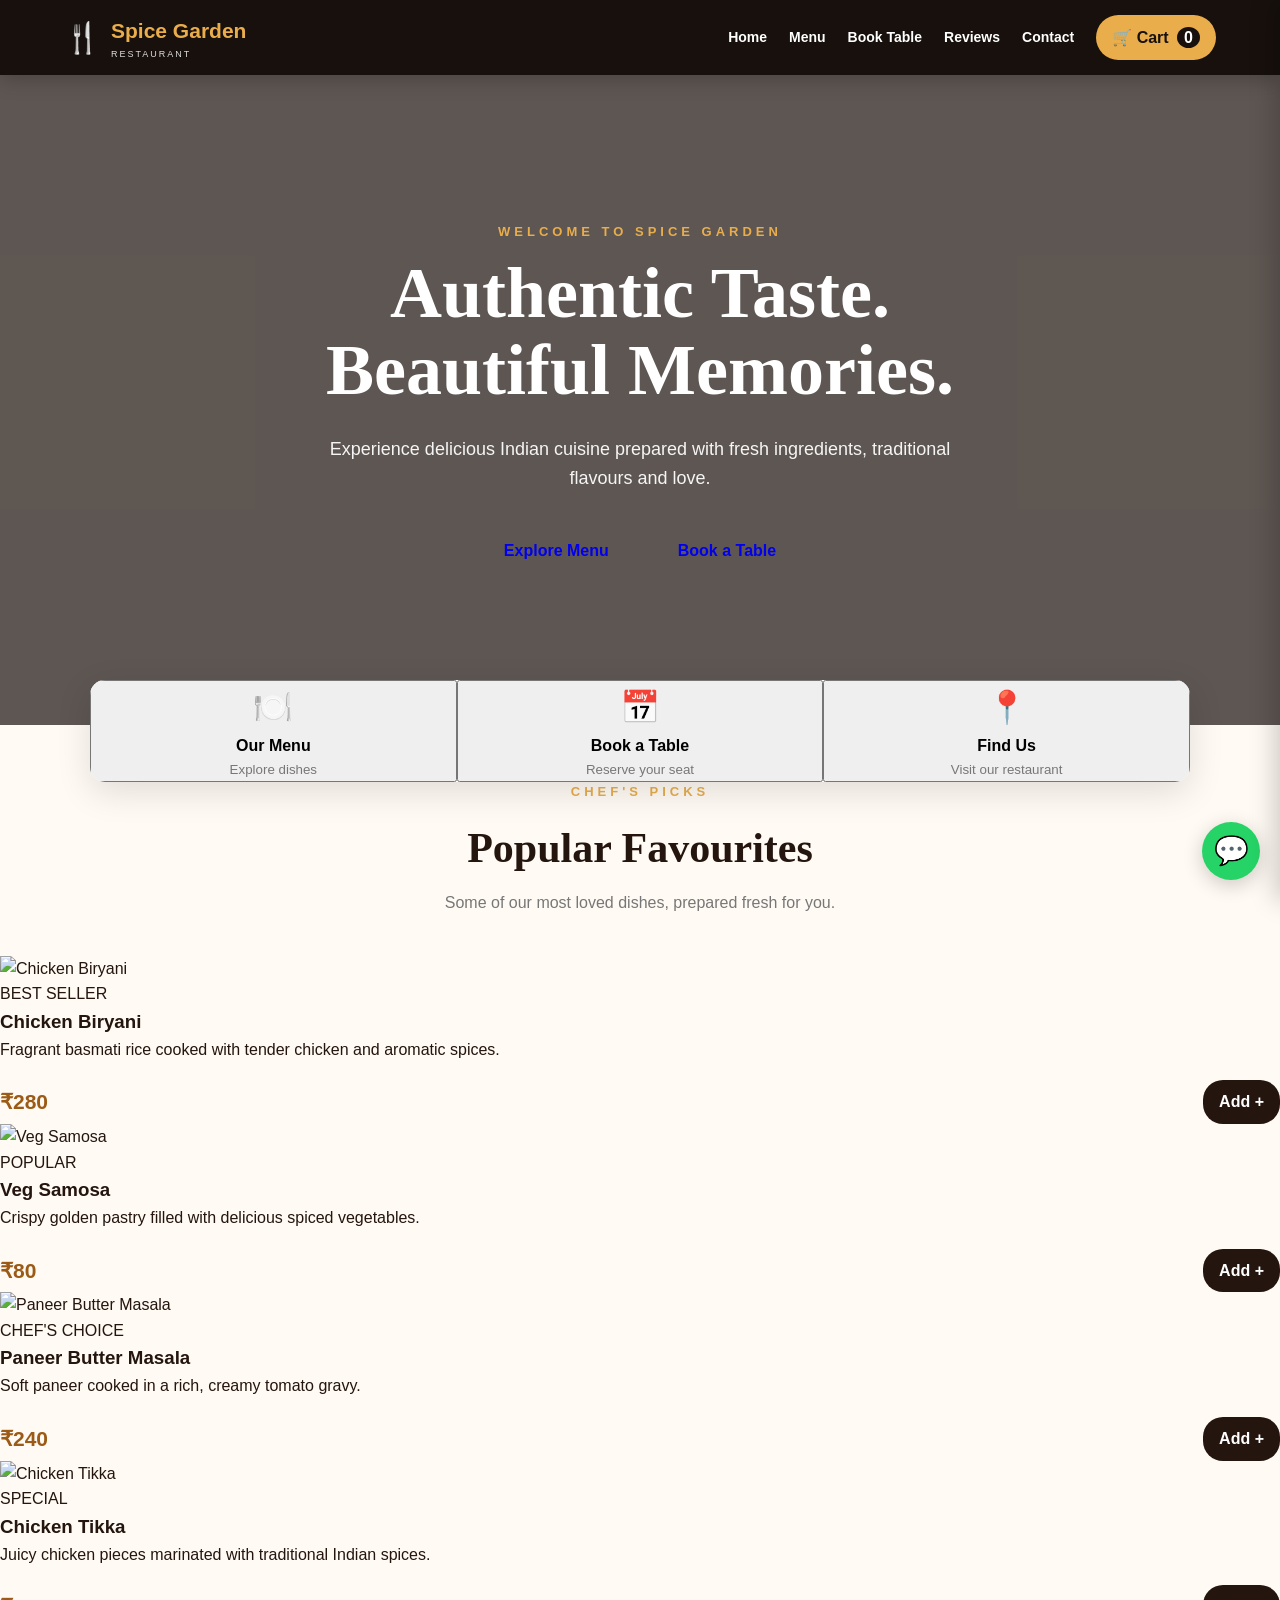
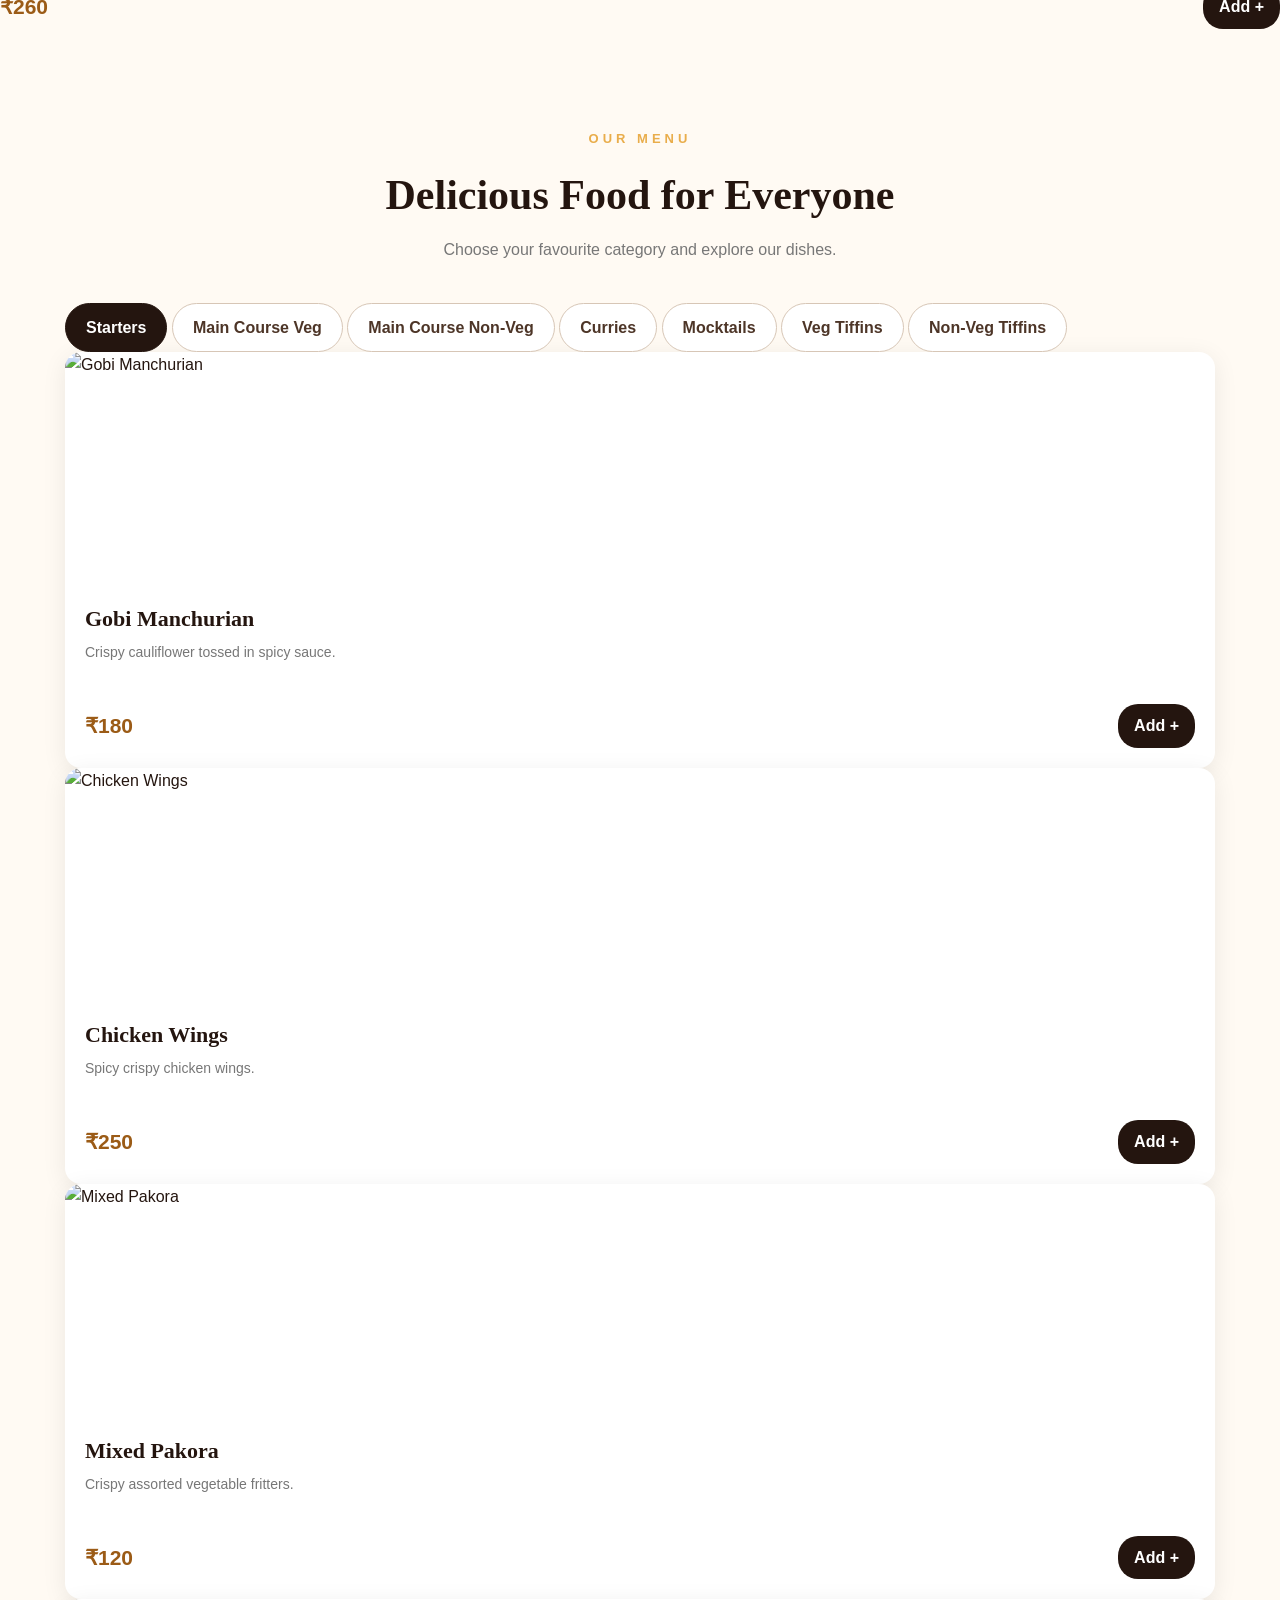
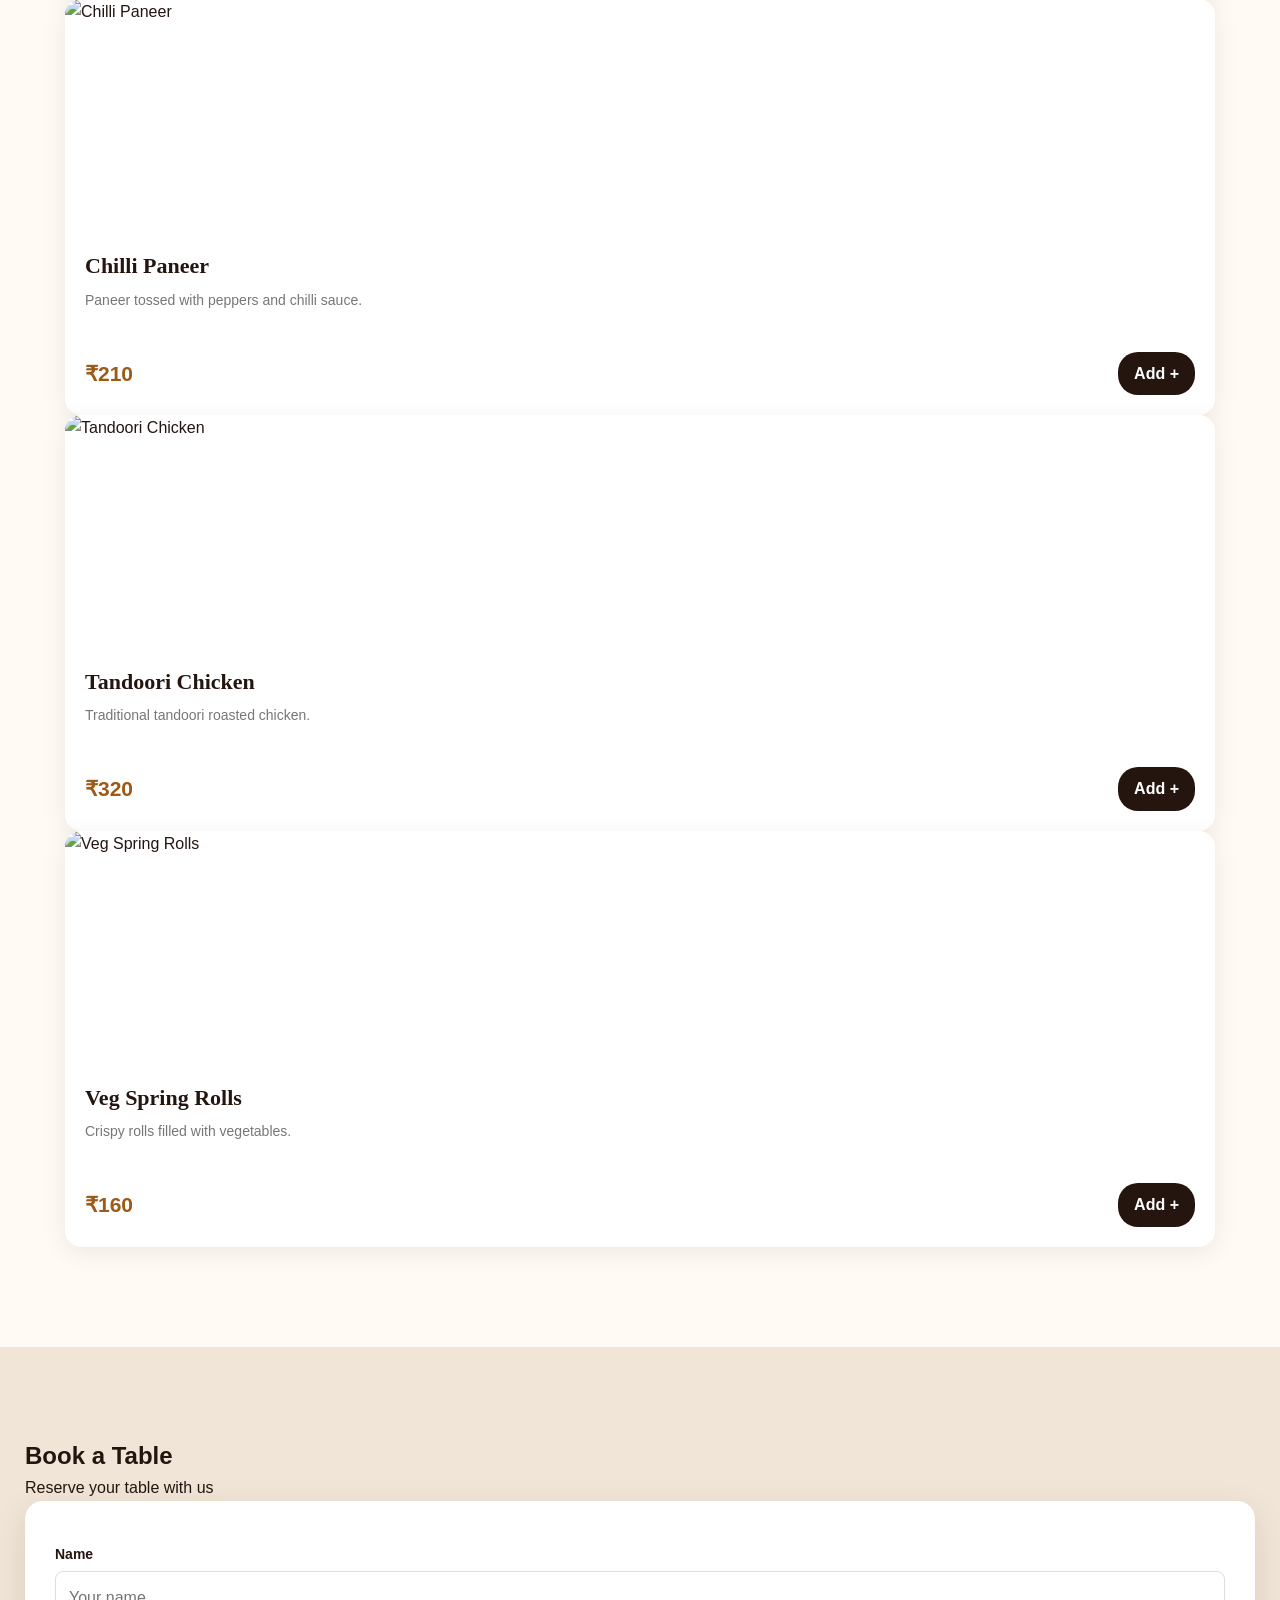
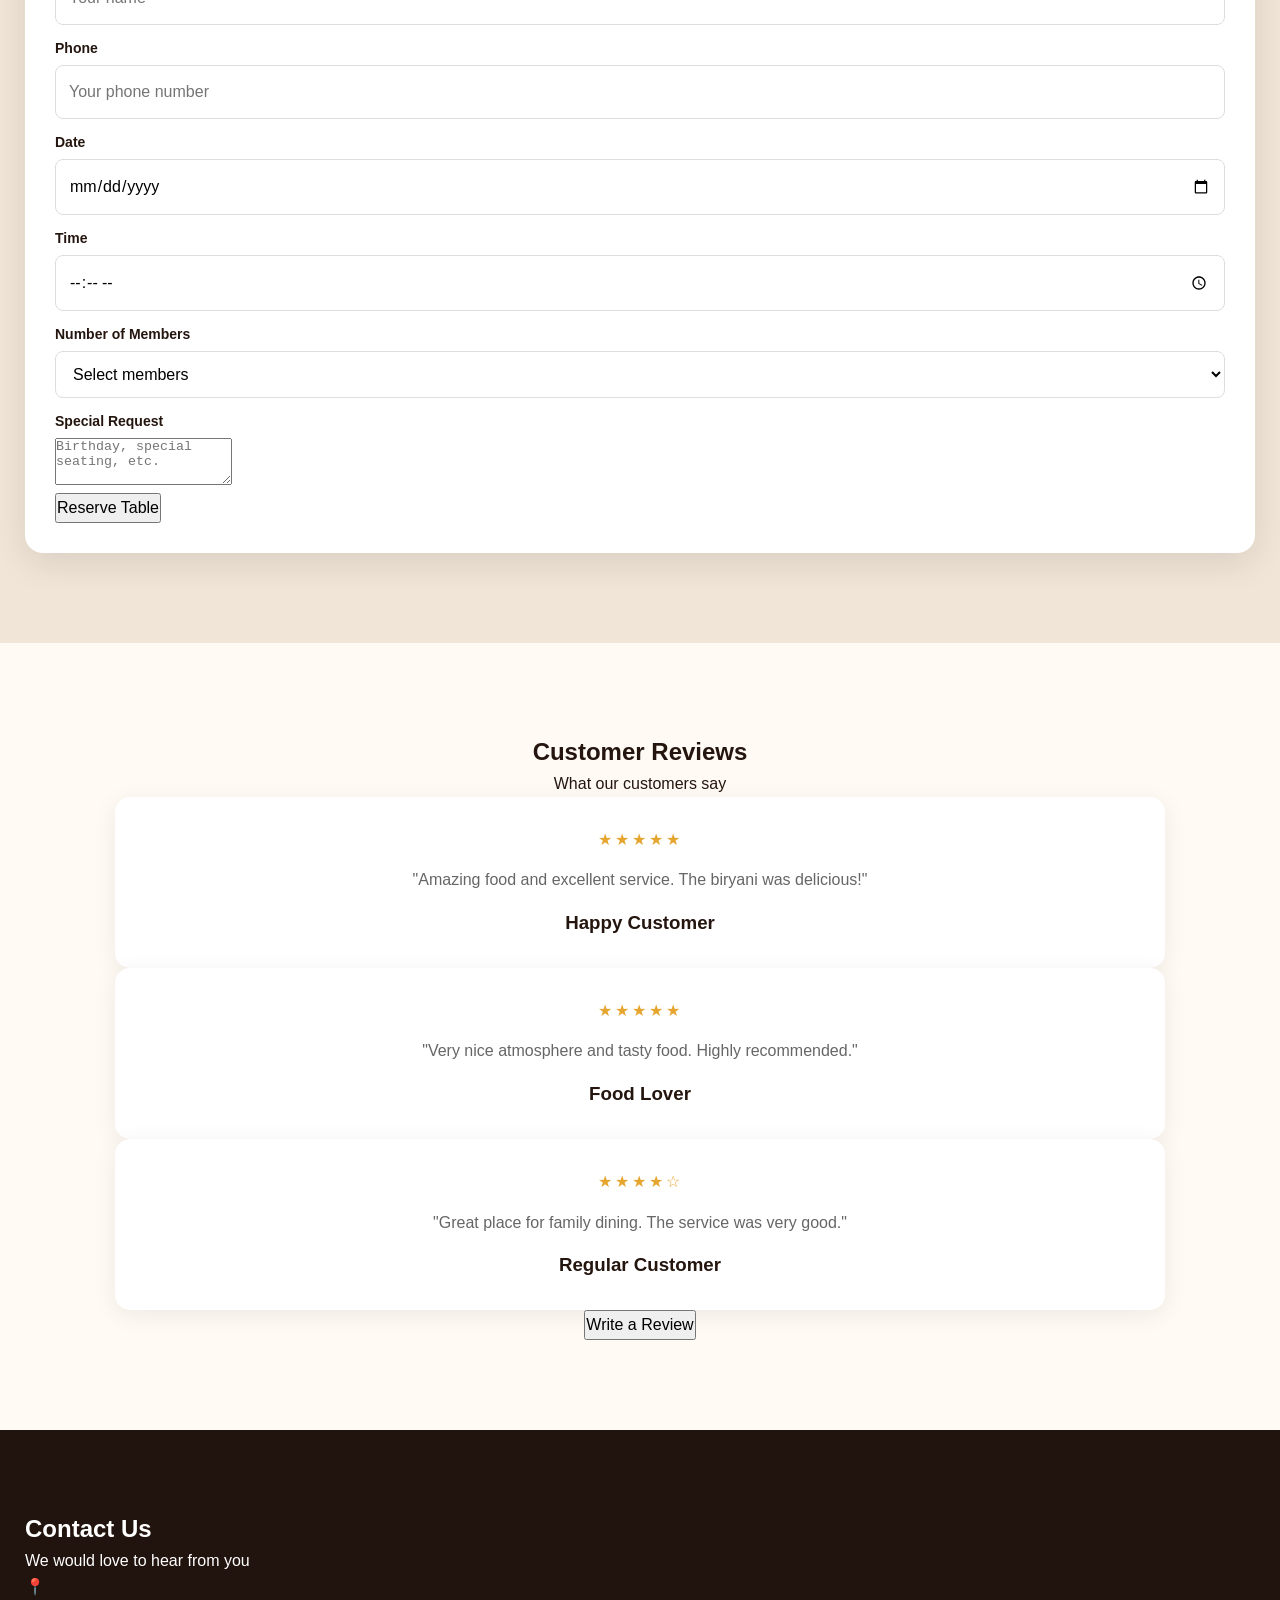
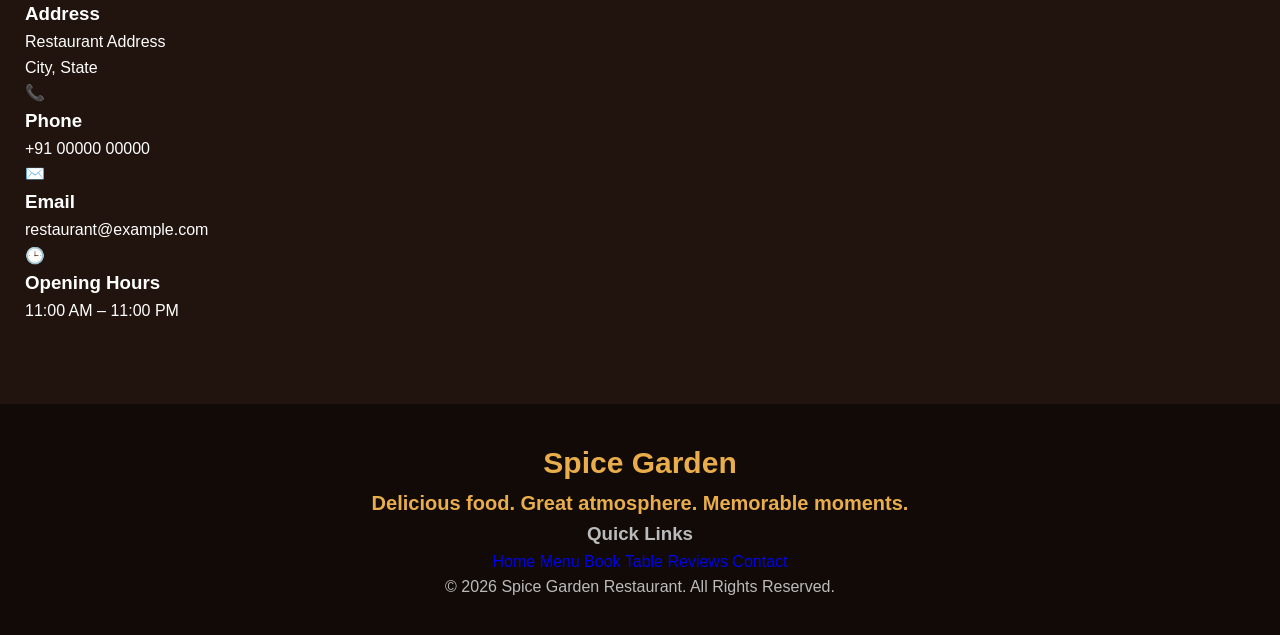
==== commit 83d4b58e: "Update index.html" ====
--- a/index.html
+++ b/index.html
@@ -3,64 +3,41 @@
 <head>
     <meta charset="UTF-8">
     <meta name="viewport" content="width=device-width, initial-scale=1.0">
-
     <title>Spice Garden Restaurant</title>
-
-    <meta name="description"
-        content="Spice Garden Restaurant - Authentic Indian taste, delicious food and beautiful memories.">
-
+    <meta name="description" content="Spice Garden Restaurant - Authentic Indian taste and beautiful memories.">
     <link rel="stylesheet" href="style.css">
 </head>
 
 <body>
 
-<!-- ================= HEADER ================= -->
-
 <header class="topbar">
 
     <a href="#home" class="brand">
         <span class="brand-icon">🍴</span>
-
         <span>
             <strong>Spice Garden</strong>
             <small>RESTAURANT</small>
         </span>
     </a>
 
-    <button
-        class="menu-toggle"
-        id="menuToggle"
-        type="button"
-        aria-label="Open menu">
+    <button class="menu-toggle" id="menuToggle" type="button">
         ☰
     </button>
 
     <nav id="navMenu">
-
         <a href="#home">Home</a>
-
         <a href="#menu">Menu</a>
-
         <a href="#booking">Book Table</a>
-
         <a href="#reviews">Reviews</a>
-
         <a href="#contact">Contact</a>
 
-        <button
-            class="nav-cart"
-            type="button"
-            onclick="openCart()">
-            🛒 Cart
-            <span id="cartCount">0</span>
+        <button class="nav-cart" type="button" onclick="openCart()">
+            🛒 Cart <span id="cartCount">0</span>
         </button>
-
     </nav>
 
 </header>
 
-
-<!-- ================= HERO ================= -->
 
 <section class="hero" id="home">
 
@@ -98,8 +75,6 @@
 
 </section>
 
-
-<!-- ================= QUICK ACTIONS ================= -->
 
 <section class="quick-actions">
 
@@ -124,8 +99,6 @@
 </section>
 
 
-<!-- ================= FEATURED FOOD ================= -->
-
 <section class="featured-section">
 
     <div class="section-heading">
@@ -144,8 +117,6 @@
 
 
     <div class="featured-grid">
-
-        <!-- Featured 1 -->
 
         <article class="featured-card">
 
@@ -170,8 +141,7 @@
 
                     <strong>₹280</strong>
 
-                    <button
-                        onclick="addToCart('Chicken Biryani',280,'https://images.unsplash.com/photo-1563379091339-03246963d96c?auto=format&fit=crop&w=900&q=80')">
+                    <button onclick="addToCart('Chicken Biryani',280)">
                         Add +
                     </button>
 
@@ -181,8 +151,6 @@
 
         </article>
 
-
-        <!-- Featured 2 -->
 
         <article class="featured-card">
 
@@ -207,8 +175,7 @@
 
                     <strong>₹80</strong>
 
-                    <button
-                        onclick="addToCart('Veg Samosa',80,'https://images.unsplash.com/photo-1601050690597-df0568f70950?auto=format&fit=crop&w=900&q=80')">
+                    <button onclick="addToCart('Veg Samosa',80)">
                         Add +
                     </button>
 
@@ -219,13 +186,11 @@
         </article>
 
 
-        <!-- Featured 3 -->
-
         <article class="featured-card">
 
             <img
                 src="https://images.unsplash.com/photo-1565557623262-b51c2513a641?auto=format&fit=crop&w=900&q=80"
-                alt="Paneer Curry">
+                alt="Paneer Butter Masala">
 
             <div class="featured-content">
 
@@ -244,8 +209,7 @@
 
                     <strong>₹240</strong>
 
-                    <button
-                        onclick="addToCart('Paneer Butter Masala',240,'https://images.unsplash.com/photo-1565557623262-b51c2513a641?auto=format&fit=crop&w=900&q=80')">
+                    <button onclick="addToCart('Paneer Butter Masala',240)">
                         Add +
                     </button>
 
@@ -255,8 +219,6 @@
 
         </article>
 
-
-        <!-- Featured 4 -->
 
         <article class="featured-card">
 
@@ -281,8 +243,7 @@
 
                     <strong>₹260</strong>
 
-                    <button
-                        onclick="addToCart('Chicken Tikka',260,'https://images.unsplash.com/photo-1601050690117-94f5f6fa8bd7?auto=format&fit=crop&w=900&q=80')">
+                    <button onclick="addToCart('Chicken Tikka',260)">
                         Add +
                     </button>
 
@@ -296,8 +257,6 @@
 
 </section>
 
-
-<!-- ================= MENU ================= -->
 
 <section class="menu-section" id="menu">
 
@@ -316,48 +275,39 @@
     </div>
 
 
-    <!-- CATEGORY BUTTONS -->
-
     <div class="category-buttons">
 
-        <button
-            class="category active"
+        <button class="category active"
             onclick="showCategory('starters',this)">
             Starters
         </button>
 
-        <button
-            class="category"
+        <button class="category"
             onclick="showCategory('mainveg',this)">
             Main Course Veg
         </button>
 
-        <button
-            class="category"
+        <button class="category"
             onclick="showCategory('mainnonveg',this)">
             Main Course Non-Veg
         </button>
 
-        <button
-            class="category"
+        <button class="category"
             onclick="showCategory('curries',this)">
             Curries
         </button>
 
-        <button
-            class="category"
+        <button class="category"
             onclick="showCategory('mocktails',this)">
             Mocktails
         </button>
 
-        <button
-            class="category"
+        <button class="category"
             onclick="showCategory('veg',this)">
             Veg Tiffins
         </button>
 
-        <button
-            class="category"
+        <button class="category"
             onclick="showCategory('nonveg',this)">
             Non-Veg Tiffins
         </button>
@@ -365,8 +315,6 @@
     </div>
 
 
-    <!-- ================= STARTERS ================= -->
-
     <div class="food-category" id="starters">
 
         <article class="food-card">
@@ -375,16 +323,23 @@
                 alt="Veg Samosa">
 
             <div class="food-info">
+
                 <h3>Veg Samosa</h3>
-                <p>Crispy pastry filled with spiced vegetables.</p>
+
+                <p>
+                    Crispy pastry filled with spiced vegetables.
+                </p>
 
                 <div class="food-bottom">
+
                     <strong>₹80</strong>
 
                     <button onclick="addToCart('Veg Samosa',80)">
                         Add +
                     </button>
+
                 </div>
+
             </div>
 
         </article>
@@ -396,16 +351,23 @@
                 alt="Paneer Tikka">
 
             <div class="food-info">
+
                 <h3>Paneer Tikka</h3>
-                <p>Grilled paneer with aromatic spices.</p>
+
+                <p>
+                    Grilled paneer with aromatic spices.
+                </p>
 
                 <div class="food-bottom">
+
                     <strong>₹220</strong>
 
                     <button onclick="addToCart('Paneer Tikka',220)">
                         Add +
                     </button>
+
                 </div>
+
             </div>
 
         </article>
@@ -417,16 +379,23 @@
                 alt="Chicken 65">
 
             <div class="food-info">
+
                 <h3>Chicken 65</h3>
-                <p>Crispy spicy fried chicken.</p>
+
+                <p>
+                    Crispy spicy fried chicken.
+                </p>
 
                 <div class="food-bottom">
+
                     <strong>₹240</strong>
 
                     <button onclick="addToCart('Chicken 65',240)">
                         Add +
                     </button>
+
                 </div>
+
             </div>
 
         </article>
@@ -438,337 +407,1066 @@
                 alt="Chicken Tikka">
 
             <div class="food-info">
+
                 <h3>Chicken Tikka</h3>
-                <p>Juicy chicken marinated in Indian spices.</p>
+
+                <p>
+                    Juicy chicken marinated in Indian spices.
+                </p>
 
                 <div class="food-bottom">
+
                     <strong>₹260</strong>
 
                     <button onclick="addToCart('Chicken Tikka',260)">
                         Add +
                     </button>
+
                 </div>
+
             </div>
 
         </article>
 
-
-        <article class="food-card">
-
-            <img src="https://images.unsplash.com/photo-1628294895950-9805252327bc?auto=format&fit=crop&w=700&q=80"
-                alt="Gobi Manchurian">
-
-            <div class="food-info">
-                <h3>Gobi Manchurian</h3>
-                <p>Crispy cauliflower tossed in spicy sauce.</p>
-
-                <div class="food-bottom">
-                    <strong>₹180</strong>
-
-                    <button onclick="addToCart('Gobi Manchurian',180)">
-                        Add +
-                    </button>
+    </div>
+        <!-- MORE STARTERS -->
+
+    <article class="food-card">
+
+        <img src="https://images.unsplash.com/photo-1628294895950-9805252327bc?auto=format&fit=crop&w=700&q=80"
+            alt="Gobi Manchurian">
+
+        <div class="food-info">
+
+            <h3>Gobi Manchurian</h3>
+
+            <p>
+                Crispy cauliflower tossed in spicy sauce.
+            </p>
+
+            <div class="food-bottom">
+
+                <strong>₹180</strong>
+
+                <button onclick="addToCart('Gobi Manchurian',180)">
+                    Add +
+                </button>
+
+            </div>
+
+        </div>
+
+    </article>
+
+
+    <article class="food-card">
+
+        <img src="https://images.unsplash.com/photo-1527477396000-e27163b481c2?auto=format&fit=crop&w=700&q=80"
+            alt="Chicken Wings">
+
+        <div class="food-info">
+
+            <h3>Chicken Wings</h3>
+
+            <p>
+                Spicy crispy chicken wings.
+            </p>
+
+            <div class="food-bottom">
+
+                <strong>₹250</strong>
+
+                <button onclick="addToCart('Chicken Wings',250)">
+                    Add +
+                </button>
+
+            </div>
+
+        </div>
+
+    </article>
+
+
+    <article class="food-card">
+
+        <img src="https://images.unsplash.com/photo-1601050690117-94f5f6fa8bd7?auto=format&fit=crop&w=700&q=80"
+            alt="Mixed Pakora">
+
+        <div class="food-info">
+
+            <h3>Mixed Pakora</h3>
+
+            <p>
+                Crispy assorted vegetable fritters.
+            </p>
+
+            <div class="food-bottom">
+
+                <strong>₹120</strong>
+
+                <button onclick="addToCart('Mixed Pakora',120)">
+                    Add +
+                </button>
+
+            </div>
+
+        </div>
+
+    </article>
+
+
+    <article class="food-card">
+
+        <img src="https://images.unsplash.com/photo-1631452180519-c014fe946bc7?auto=format&fit=crop&w=700&q=80"
+            alt="Chilli Paneer">
+
+        <div class="food-info">
+
+            <h3>Chilli Paneer</h3>
+
+            <p>
+                Paneer tossed with peppers and chilli sauce.
+            </p>
+
+            <div class="food-bottom">
+
+                <strong>₹210</strong>
+
+                <button onclick="addToCart('Chilli Paneer',210)">
+                    Add +
+                </button>
+
+            </div>
+
+        </div>
+
+    </article>
+
+
+    <article class="food-card">
+
+        <img src="https://images.unsplash.com/photo-1599487488170-d11ec9c172f0?auto=format&fit=crop&w=700&q=80"
+            alt="Tandoori Chicken">
+
+        <div class="food-info">
+
+            <h3>Tandoori Chicken</h3>
+
+            <p>
+                Traditional tandoori roasted chicken.
+            </p>
+
+            <div class="food-bottom">
+
+                <strong>₹320</strong>
+
+                <button onclick="addToCart('Tandoori Chicken',320)">
+                    Add +
+                </button>
+
+            </div>
+
+        </div>
+
+    </article>
+
+
+    <article class="food-card">
+
+        <img src="https://images.unsplash.com/photo-1619096252214-ef06c45683e3?auto=format&fit=crop&w=700&q=80"
+            alt="Veg Spring Rolls">
+
+        <div class="food-info">
+
+            <h3>Veg Spring Rolls</h3>
+
+            <p>
+                Crispy rolls filled with vegetables.
+            </p>
+
+            <div class="food-bottom">
+
+                <strong>₹160</strong>
+
+                <button onclick="addToCart('Veg Spring Rolls',160)">
+                    Add +
+                </button>
+
+            </div>
+
+        </div>
+
+    </article>
+
+
+</div>
+
+
+<!-- ================= MAIN COURSE VEG ================= -->
+
+<div class="food-category" id="mainveg">
+
+    <article class="food-card">
+
+        <img src="https://images.unsplash.com/photo-1585937421612-70a008356fbe?auto=format&fit=crop&w=700&q=80"
+            alt="Paneer Butter Masala">
+
+        <div class="food-info">
+
+            <h3>Paneer Butter Masala</h3>
+
+            <p>
+                Paneer cooked in creamy tomato gravy.
+            </p>
+
+            <div class="food-bottom">
+
+                <strong>₹240</strong>
+
+                <button onclick="addToCart('Paneer Butter Masala',240)">
+                    Add +
+                </button>
+
+            </div>
+
+        </div>
+
+    </article>
+
+
+    <article class="food-card">
+
+        <img src="https://images.unsplash.com/photo-1546833999-b9f581a1996d?auto=format&fit=crop&w=700&q=80"
+            alt="Veg Biryani">
+
+        <div class="food-info">
+
+            <h3>Veg Biryani</h3>
+
+            <p>
+                Aromatic rice cooked with fresh vegetables.
+            </p>
+
+            <div class="food-bottom">
+
+                <strong>₹220</strong>
+
+                <button onclick="addToCart('Veg Biryani',220)">
+                    Add +
+                </button>
+
+            </div>
+
+        </div>
+
+    </article>
+
+
+    <article class="food-card">
+
+        <img src="https://images.unsplash.com/photo-1601050690597-df0568f70950?auto=format&fit=crop&w=700&q=80"
+            alt="Kadai Paneer">
+
+        <div class="food-info">
+
+            <h3>Kadai Paneer</h3>
+
+            <p>
+                Paneer with capsicum and Indian spices.
+            </p>
+
+            <div class="food-bottom">
+
+                <strong>₹230</strong>
+
+                <button onclick="addToCart('Kadai Paneer',230)">
+                    Add +
+                </button>
+
+            </div>
+
+        </div>
+
+    </article>
+
+
+    <article class="food-card">
+
+        <img src="https://images.unsplash.com/photo-1585937421612-70a008356fbe?auto=format&fit=crop&w=700&q=80"
+            alt="Dal Tadka">
+
+        <div class="food-info">
+
+            <h3>Dal Tadka</h3>
+
+            <p>
+                Yellow lentils tempered with aromatic spices.
+            </p>
+
+            <div class="food-bottom">
+
+                <strong>₹160</strong>
+
+                <button onclick="addToCart('Dal Tadka',160)">
+                    Add +
+                </button>
+
+            </div>
+
+        </div>
+
+    </article>
+
+</div>
+
+
+<!-- ================= MAIN COURSE NON VEG ================= -->
+
+<div class="food-category" id="mainnonveg">
+
+    <article class="food-card">
+
+        <img src="https://images.unsplash.com/photo-1563379091339-03246963d96c?auto=format&fit=crop&w=700&q=80"
+            alt="Chicken Biryani">
+
+        <div class="food-info">
+
+            <h3>Chicken Biryani</h3>
+
+            <p>
+                Fragrant basmati rice with tender chicken.
+            </p>
+
+            <div class="food-bottom">
+
+                <strong>₹280</strong>
+
+                <button onclick="addToCart('Chicken Biryani',280)">
+                    Add +
+                </button>
+
+            </div>
+
+        </div>
+
+    </article>
+
+
+    <article class="food-card">
+
+        <img src="https://images.unsplash.com/photo-1603894584373-5ac82b2ae398?auto=format&fit=crop&w=700&q=80"
+            alt="Chicken Fried Rice">
+
+        <div class="food-info">
+
+            <h3>Chicken Fried Rice</h3>
+
+            <p>
+                Flavourful rice tossed with chicken and vegetables.
+            </p>
+
+            <div class="food-bottom">
+
+                <strong>₹230</strong>
+
+                <button onclick="addToCart('Chicken Fried Rice',230)">
+                    Add +
+                </button>
+
+            </div>
+
+        </div>
+
+    </article>
+
+
+    <article class="food-card">
+
+        <img src="https://images.unsplash.com/photo-1603894584373-5ac82b2ae398?auto=format&fit=crop&w=700&q=80"
+            alt="Mutton Biryani">
+
+        <div class="food-info">
+
+            <h3>Mutton Biryani</h3>
+
+            <p>
+                Rich aromatic biryani with tender mutton.
+            </p>
+
+            <div class="food-bottom">
+
+                <strong>₹360</strong>
+
+                <button onclick="addToCart('Mutton Biryani',360)">
+                    Add +
+                </button>
+
+            </div>
+
+        </div>
+
+    </article>
+
+
+    <article class="food-card">
+
+        <img src="https://images.unsplash.com/photo-1599487488170-d11ec9c172f0?auto=format&fit=crop&w=700&q=80"
+            alt="Chicken Tandoori">
+
+        <div class="food-info">
+
+            <h3>Chicken Tandoori</h3>
+
+            <p>
+                Traditional roasted chicken with spices.
+            </p>
+
+            <div class="food-bottom">
+
+                <strong>₹320</strong>
+
+                <button onclick="addToCart('Chicken Tandoori',320)">
+                    Add +
+                </button>
+
+            </div>
+
+        </div>
+
+    </article>
+
+            </div>
+            <!-- ================= CURRIES ================= -->
+
+<div class="food-category" id="curries">
+
+    <article class="food-card">
+
+        <img
+            src="https://images.unsplash.com/photo-1603894584373-5ac82b2ae398?auto=format&fit=crop&w=700&q=80"
+            alt="Butter Chicken">
+
+        <div class="food-info">
+
+            <h3>Butter Chicken</h3>
+
+            <p>
+                Creamy tomato curry with tender chicken.
+            </p>
+
+            <div class="food-bottom">
+
+                <strong>₹290</strong>
+
+                <button onclick="addToCart('Butter Chicken',290)">
+                    Add +
+                </button>
+
+            </div>
+
+        </div>
+
+    </article>
+
+
+    <article class="food-card">
+
+        <img
+            src="https://images.unsplash.com/photo-1585937421612-70a008356fbe?auto=format&fit=crop&w=700&q=80"
+            alt="Paneer Curry">
+
+        <div class="food-info">
+
+            <h3>Paneer Curry</h3>
+
+            <p>
+                Soft paneer cooked in aromatic Indian curry.
+            </p>
+
+            <div class="food-bottom">
+
+                <strong>₹220</strong>
+
+                <button onclick="addToCart('Paneer Curry',220)">
+                    Add +
+                </button>
+
+            </div>
+
+        </div>
+
+    </article>
+
+
+    <article class="food-card">
+
+        <img
+            src="https://images.unsplash.com/photo-1603894584373-5ac82b2ae398?auto=format&fit=crop&w=700&q=80"
+            alt="Chicken Curry">
+
+        <div class="food-info">
+
+            <h3>Chicken Curry</h3>
+
+            <p>
+                Traditional spicy Indian chicken curry.
+            </p>
+
+            <div class="food-bottom">
+
+                <strong>₹220</strong>
+
+                <button onclick="addToCart('Chicken Curry',220)">
+                    Add +
+                </button>
+
+            </div>
+
+        </div>
+
+    </article>
+
+
+    <article class="food-card">
+
+        <img
+            src="https://images.unsplash.com/photo-1603894584373-5ac82b2ae398?auto=format&fit=crop&w=700&q=80"
+            alt="Mutton Curry">
+
+        <div class="food-info">
+
+            <h3>Mutton Curry</h3>
+
+            <p>
+                Slow-cooked mutton with rich Indian spices.
+            </p>
+
+            <div class="food-bottom">
+
+                <strong>₹340</strong>
+
+                <button onclick="addToCart('Mutton Curry',340)">
+                    Add +
+                </button>
+
+            </div>
+
+        </div>
+
+    </article>
+
+</div>
+
+
+<!-- ================= MOCKTAILS ================= -->
+
+<div class="food-category" id="mocktails">
+
+    <article class="food-card">
+
+        <img
+            src="https://images.unsplash.com/photo-1544145945-f90425340c7e?auto=format&fit=crop&w=700&q=80"
+            alt="Blue Lagoon">
+
+        <div class="food-info">
+
+            <h3>Blue Lagoon</h3>
+
+            <p>
+                Refreshing citrus mocktail.
+            </p>
+
+            <div class="food-bottom">
+
+                <strong>₹140</strong>
+
+                <button onclick="addToCart('Blue Lagoon',140)">
+                    Add +
+                </button>
+
+            </div>
+
+        </div>
+
+    </article>
+
+
+    <article class="food-card">
+
+        <img
+            src="https://images.unsplash.com/photo-1551024709-8f23befc6f87?auto=format&fit=crop&w=700&q=80"
+            alt="Strawberry Fizz">
+
+        <div class="food-info">
+
+            <h3>Strawberry Fizz</h3>
+
+            <p>
+                Sweet and refreshing strawberry drink.
+            </p>
+
+            <div class="food-bottom">
+
+                <strong>₹150</strong>
+
+                <button onclick="addToCart('Strawberry Fizz',150)">
+                    Add +
+                </button>
+
+            </div>
+
+        </div>
+
+    </article>
+
+
+    <article class="food-card">
+
+        <img
+            src="https://images.unsplash.com/photo-1513558161293-cdaf765ed2fd?auto=format&fit=crop&w=700&q=80"
+            alt="Fresh Lime Soda">
+
+        <div class="food-info">
+
+            <h3>Fresh Lime Soda</h3>
+
+            <p>
+                Fresh lime with a refreshing fizz.
+            </p>
+
+            <div class="food-bottom">
+
+                <strong>₹90</strong>
+
+                <button onclick="addToCart('Fresh Lime Soda',90)">
+                    Add +
+                </button>
+
+            </div>
+
+        </div>
+
+    </article>
+
+</div>
+
+
+<!-- ================= VEG TIFFINS ================= -->
+
+<div class="food-category" id="veg">
+
+    <article class="food-card">
+
+        <img
+            src="https://images.unsplash.com/photo-1630383249896-424e482df921?auto=format&fit=crop&w=700&q=80"
+            alt="Masala Dosa">
+
+        <div class="food-info">
+
+            <h3>Masala Dosa</h3>
+
+            <p>
+                Crispy dosa with delicious potato filling.
+            </p>
+
+            <div class="food-bottom">
+
+                <strong>₹100</strong>
+
+                <button onclick="addToCart('Masala Dosa',100)">
+                    Add +
+                </button>
+
+            </div>
+
+        </div>
+
+    </article>
+
+
+    <article class="food-card">
+
+        <img
+            src="https://images.unsplash.com/photo-1589301760014-d929f3979dbc?auto=format&fit=crop&w=700&q=80"
+            alt="Idli Sambar">
+
+        <div class="food-info">
+
+            <h3>Idli Sambar</h3>
+
+            <p>
+                Soft idlis served with hot sambar.
+            </p>
+
+            <div class="food-bottom">
+
+                <strong>₹70</strong>
+
+                <button onclick="addToCart('Idli Sambar',70)">
+                    Add +
+                </button>
+
+            </div>
+
+        </div>
+
+    </article>
+
+
+    <article class="food-card">
+
+        <img
+            src="https://images.unsplash.com/photo-1601050690117-94f5f6fa8bd7?auto=format&fit=crop&w=700&q=80"
+            alt="Medu Vada">
+
+        <div class="food-info">
+
+            <h3>Medu Vada</h3>
+
+            <p>
+                Crispy South Indian vada served with chutney.
+            </p>
+
+            <div class="food-bottom">
+
+                <strong>₹80</strong>
+
+                <button onclick="addToCart('Medu Vada',80)">
+                    Add +
+                </button>
+
+            </div>
+
+        </div>
+
+    </article>
+
+</div>
+
+
+<!-- ================= NON VEG TIFFINS ================= -->
+
+<div class="food-category" id="nonveg">
+
+    <article class="food-card">
+
+        <img
+            src="https://images.unsplash.com/photo-1603894584373-5ac82b2ae398?auto=format&fit=crop&w=700&q=80"
+            alt="Egg Curry">
+
+        <div class="food-info">
+
+            <h3>Egg Curry</h3>
+
+            <p>
+                Boiled eggs cooked in spicy curry.
+            </p>
+
+            <div class="food-bottom">
+
+                <strong>₹130</strong>
+
+                <button onclick="addToCart('Egg Curry',130)">
+                    Add +
+                </button>
+
+            </div>
+
+        </div>
+
+    </article>
+
+
+    <article class="food-card">
+
+        <img
+            src="https://images.unsplash.com/photo-1603894584373-5ac82b2ae398?auto=format&fit=crop&w=700&q=80"
+            alt="Chicken Curry">
+
+        <div class="food-info">
+
+            <h3>Chicken Curry</h3>
+
+            <p>
+                Traditional chicken curry with spices.
+            </p>
+
+            <div class="food-bottom">
+
+                <strong>₹220</strong>
+
+                <button onclick="addToCart('Chicken Curry',220)">
+                    Add +
+                </button>
+
+            </div>
+
+        </div>
+
+    </article>
+
+    </div>
+            </div>
+    </section>
+
+    <!-- BOOK A TABLE -->
+    <section id="booking" class="booking-section">
+        <div class="section-title">
+            <h2>Book a Table</h2>
+            <p>Reserve your table with us</p>
+        </div>
+
+        <form id="bookingForm" class="booking-form">
+
+            <div class="form-row">
+                <div class="form-group">
+                    <label for="bookingName">Name</label>
+                    <input
+                        type="text"
+                        id="bookingName"
+                        placeholder="Your name"
+                        required>
                 </div>
-            </div>
-
-        </article>
-
-
-        <article class="food-card">
-
-            <img src="https://images.unsplash.com/photo-1527477396000-e27163b481c2?auto=format&fit=crop&w=700&q=80"
-                alt="Chicken Wings">
-
-            <div class="food-info">
-                <h3>Chicken Wings</h3>
-                <p>Spicy crispy chicken wings.</p>
-
-                <div class="food-bottom">
-                    <strong>₹250</strong>
-
-                    <button onclick="addToCart('Chicken Wings',250)">
-                        Add +
-                    </button>
+
+                <div class="form-group">
+                    <label for="bookingPhone">Phone</label>
+                    <input
+                        type="tel"
+                        id="bookingPhone"
+                        placeholder="Your phone number"
+                        required>
                 </div>
             </div>
 
-        </article>
-
-
-        <article class="food-card">
-
-            <img src="https://images.unsplash.com/photo-1601050690117-94f5f6fa8bd7?auto=format&fit=crop&w=700&q=80"
-                alt="Mixed Pakora">
-
-            <div class="food-info">
-                <h3>Mixed Pakora</h3>
-                <p>Crispy assorted vegetable fritters.</p>
-
-                <div class="food-bottom">
-                    <strong>₹120</strong>
-
-                    <button onclick="addToCart('Mixed Pakora',120)">
-                        Add +
-                    </button>
+            <div class="form-row">
+                <div class="form-group">
+                    <label for="bookingDate">Date</label>
+                    <input
+                        type="date"
+                        id="bookingDate"
+                        required>
                 </div>
-            </div>
-
-        </article>
-
-
-        <article class="food-card">
-
-            <img src="https://images.unsplash.com/photo-1631452180519-c014fe946bc7?auto=format&fit=crop&w=700&q=80"
-                alt="Chilli Paneer">
-
-            <div class="food-info">
-                <h3>Chilli Paneer</h3>
-                <p>Paneer tossed with peppers and chilli sauce.</p>
-
-                <div class="food-bottom">
-                    <strong>₹210</strong>
-
-                    <button onclick="addToCart('Chilli Paneer',210)">
-                        Add +
-                    </button>
+
+                <div class="form-group">
+                    <label for="bookingTime">Time</label>
+                    <input
+                        type="time"
+                        id="bookingTime"
+                        required>
                 </div>
             </div>
 
-        </article>
-
-
-        <article class="food-card">
-
-            <img src="https://images.unsplash.com/photo-1599487488170-d11ec9c172f0?auto=format&fit=crop&w=700&q=80"
-                alt="Tandoori Chicken">
-
-            <div class="food-info">
-                <h3>Tandoori Chicken</h3>
-                <p>Traditional tandoori roasted chicken.</p>
-
-                <div class="food-bottom">
-                    <strong>₹320</strong>
-
-                    <button onclick="addToCart('Tandoori Chicken',320)">
-                        Add +
-                    </button>
-                </div>
-            </div>
-
-        </article>
-
-
-        <article class="food-card">
-
-            <img src="https://images.unsplash.com/photo-1619096252214-ef06c45683e3?auto=format&fit=crop&w=700&q=80"
-                alt="Veg Spring Rolls">
-
-            <div class="food-info">
-                <h3>Veg Spring Rolls</h3>
-                <p>Crispy rolls filled with vegetables.</p>
-
-                <div class="food-bottom">
-                    <strong>₹160</strong>
-
-                    <button onclick="addToCart('Veg Spring Rolls',160)">
-                        Add +
-                    </button>
-                </div>
-            </div>
-
-        </article>
+            <div class="form-group">
+                <label for="bookingMembers">Number of Members</label>
+                <select id="bookingMembers" required>
+                    <option value="">Select members</option>
+                    <option value="1">1 Person</option>
+                    <option value="2">2 People</option>
+                    <option value="3">3 People</option>
+                    <option value="4">4 People</option>
+                    <option value="5">5 People</option>
+                    <option value="6">6 People</option>
+                    <option value="7">7 People</option>
+                    <option value="8">8 People</option>
+                    <option value="9">9 People</option>
+                    <option value="10">10 People</option>
+                </select>
+            </div>
+
+            <div class="form-group">
+                <label for="bookingRequest">Special Request</label>
+                <textarea
+                    id="bookingRequest"
+                    rows="3"
+                    placeholder="Birthday, special seating, etc."></textarea>
+            </div>
+
+            <button type="submit" class="gold-btn">
+                Reserve Table
+            </button>
+
+        </form>
+    </section>
+
+
+    <!-- REVIEWS -->
+    <section id="reviews" class="reviews-section">
+        <div class="section-title">
+            <h2>Customer Reviews</h2>
+            <p>What our customers say</p>
+        </div>
+
+        <div class="reviews-grid">
+
+            <div class="review-card">
+                <div class="stars">★★★★★</div>
+                <p>
+                    "Amazing food and excellent service.
+                    The biryani was delicious!"
+                </p>
+                <h3>Happy Customer</h3>
+            </div>
+
+            <div class="review-card">
+                <div class="stars">★★★★★</div>
+                <p>
+                    "Very nice atmosphere and tasty food.
+                    Highly recommended."
+                </p>
+                <h3>Food Lover</h3>
+            </div>
+
+            <div class="review-card">
+                <div class="stars">★★★★☆</div>
+                <p>
+                    "Great place for family dining.
+                    The service was very good."
+                </p>
+                <h3>Regular Customer</h3>
+            </div>
+
+        </div>
+
+        <div class="review-button-area">
+            <button onclick="writeReview()" class="gold-btn">
+                Write a Review
+            </button>
+        </div>
+    </section>
+
+
+    <!-- CONTACT -->
+    <section id="contact" class="contact-section">
+        <div class="section-title">
+            <h2>Contact Us</h2>
+            <p>We would love to hear from you</p>
+        </div>
+
+        <div class="contact-grid">
+
+            <div class="contact-card">
+                <div class="contact-icon">📍</div>
+                <h3>Address</h3>
+                <p>Restaurant Address<br>City, State</p>
+            </div>
+
+            <div class="contact-card">
+                <div class="contact-icon">📞</div>
+                <h3>Phone</h3>
+                <p>+91 00000 00000</p>
+            </div>
+
+            <div class="contact-card">
+                <div class="contact-icon">✉️</div>
+                <h3>Email</h3>
+                <p>restaurant@example.com</p>
+            </div>
+
+            <div class="contact-card">
+                <div class="contact-icon">🕒</div>
+                <h3>Opening Hours</h3>
+                <p>11:00 AM – 11:00 PM</p>
+            </div>
+
+        </div>
+    </section>
+
+
+    <!-- CART OVERLAY -->
+    <div id="cartOverlay" class="cart-overlay" onclick="closeCart()"></div>
+
+
+    <!-- CART -->
+    <div id="cartPanel" class="cart-panel">
+
+        <div class="cart-header">
+            <h2>Your Cart</h2>
+
+            <button
+                class="cart-close"
+                onclick="closeCart()">
+                ×
+            </button>
+        </div>
+
+        <div id="cartItems" class="cart-items">
+            <p class="empty-cart">
+                Your cart is empty.
+            </p>
+        </div>
+
+        <div class="cart-footer">
+
+            <div class="cart-total-row">
+                <span>Total</span>
+                <strong>₹<span id="cartTotal">0</span></strong>
+            </div>
+
+            <button
+                class="whatsapp-order-btn"
+                onclick="orderOnWhatsApp()">
+                Order on WhatsApp
+            </button>
+
+            <button
+                class="clear-cart-btn"
+                onclick="clearCart()">
+                Clear Cart
+            </button>
+
+        </div>
 
     </div>
 
 
-    <!-- ================= MAIN COURSE VEG ================= -->
-
-    <div class="food-category" id="mainveg">
-
-        <article class="food-card">
-
-            <img src="https://images.unsplash.com/photo-1585937421612-70a008356fbe?auto=format&fit=crop&w=700&q=80"
-                alt="Paneer Butter Masala">
-
-            <div class="food-info">
-                <h3>Paneer Butter Masala</h3>
-                <p>Paneer cooked in creamy tomato gravy.</p>
-
-                <div class="food-bottom">
-                    <strong>₹240</strong>
-
-                    <button onclick="addToCart('Paneer Butter Masala',240)">
-                        Add +
-                    </button>
-                </div>
-            </div>
-
-        </article>
-
-
-        <article class="food-card">
-
-            <img src="https://images.unsplash.com/photo-1546833999-b9f581a1996d?auto=format&fit=crop&w=700&q=80"
-                alt="Veg Biryani">
-
-            <div class="food-info">
-                <h3>Veg Biryani</h3>
-                <p>Aromatic rice cooked with fresh vegetables.</p>
-
-                <div class="food-bottom">
-                    <strong>₹220</strong>
-
-                    <button onclick="addToCart('Veg Biryani',220)">
-                        Add +
-                    </button>
-                </div>
-            </div>
-
-        </article>
-
-
-        <article class="food-card">
-
-            <img src="https://images.unsplash.com/photo-1601050690597-df0568f70950?auto=format&fit=crop&w=700&q=80"
-                alt="Kadai Paneer">
-
-            <div class="food-info">
-                <h3>Kadai Paneer</h3>
-                <p>Paneer with capsicum and Indian spices.</p>
-
-                <div class="food-bottom">
-                    <strong>₹230</strong>
-
-                    <button onclick="addToCart('Kadai Paneer',230)">
-                        Add +
-                    </button>
-                </div>
-            </div>
-
-        </article>
-
-
-        <article class="food-card">
-
-            <img src="https://images.unsplash.com/photo-1585937421612-70a008356fbe?auto=format&fit=crop&w=700&q=80"
-                alt="Dal Tadka">
-
-            <div class="food-info">
-                <h3>Dal Tadka</h3>
-                <p>Yellow lentils tempered with aromatic spices.</p>
-
-                <div class="food-bottom">
-                    <strong>₹160</strong>
-
-                    <button onclick="addToCart('Dal Tadka',160)">
-                        Add +
-                    </button>
-                </div>
-            </div>
-
-        </article>
-
-    </div>
-
-
-    <!-- ================= MAIN COURSE NON VEG ================= -->
-
-    <div class="food-category" id="mainnonveg">
-
-        <article class="food-card">
-
-            <img src="https://images.unsplash.com/photo-1563379091339-03246963d96c?auto=format&fit=crop&w=700&q=80"
-                alt="Chicken Biryani">
-
-            <div class="food-info">
-                <h3>Chicken Biryani</h3>
-                <p>Fragrant basmati rice with tender chicken.</p>
-
-                <div class="food-bottom">
-                    <strong>₹280</strong>
-
-                    <button onclick="addToCart('Chicken Biryani',280)">
-                        Add +
-                    </button>
-                </div>
-            </div>
-
-        </article>
-
-
-        <article class="food-card">
-
-            <img src="https://images.unsplash.com/photo-1603894584373-5ac82b2ae398?auto=format&fit=crop&w=700&q=80"
-                alt="Chicken Fried Rice">
-
-            <div class="food-info">
-                <h3>Chicken Fried Rice</h3>
-                <p>Flavourful rice tossed with chicken and vegetables.</p>
-
-                <div class="food-bottom">
-                    <strong>₹230</strong>
-
-                    <button onclick="addToCart('Chicken Fried Rice',230)">
-                        Add +
-                    </button>
-                </div>
-            </div>
-
-        </article>
-
-
-        <article class="food-card">
-
-            <img src="https://images.unsplash.com/photo-1603894584373-5ac82b2ae398?auto=format&fit=crop&w=700&q=80"
-                alt="Mutton Biryani">
-
-            <div class="food-info">
-                <h3>Mutton Biryani</h3>
-                <p>Rich aromatic biryani with tender mutton.</p>
-
-                <div class="food-bottom">
-                    <strong>₹360</strong>
-
-                    <button onclick="addToCart('Mutton Biryani',360)">
-                        Add +
-                    </button>
-                </div>
-            </div>
-
-        </article>
-
-
-        <article class="food-card">
-
-            <img src="https://images.unsplash.com/photo-1599487488170-d11ec9c172f0?auto=format&fit=crop&w=700&q=80"
-                alt="Chicken Tandoori">
-
-            <div class="food-info">
-                <h3>Chicken Tandoori</h3>
-                <p>Traditional roasted chicken with spices.</p>
-
-                <div class="food-bottom">
-                    <strong>₹320</strong>
-
-                    <button onclick="addToCart('Chicken Tandoori',320)">
-                        Add +
-                    </button>
-                </div>
-            </div>
-
-        </article>
-
-    </div>
-
-
-    <!-- ================= CURRIES ================= -->
-
-    <div class="food-category" id="curries">
-
-        <article class="food-card">
-
-            <img src="https://images.unsplash.com/photo-1585937421612-70a008356fbe?auto=format&fit=crop&w=700&q=80"
-                alt="Butter Chicken">
-
-            <div class="food-info">
-                <h3>Butter 
+    <!-- FLOATING WHATSAPP BUTTON -->
+    <a
+        href="https://wa.me/910000000000"
+        class="floating-whatsapp"
+        target="_blank"
+        aria-label="Chat on WhatsApp">
+        💬
+    </a>
+
+
+    <!-- FOOTER -->
+    <footer class="footer">
+
+        <div class="footer-content">
+
+            <div class="footer-brand">
+                <h2>Spice Garden</h2>
+                <p>
+                    Delicious food. Great atmosphere.
+                    Memorable moments.
+                </p>
+            </div>
+
+            <div class="footer-links">
+                <h3>Quick Links</h3>
+
+                <a href="#home">Home</a>
+                <a href="#menu">Menu</a>
+                <a href="#booking">Book Table</a>
+                <a href="#reviews">Reviews</a>
+                <a href="#contact">Contact</a>
+            </div>
+
+        </div>
+
+        <div class="footer-bottom">
+            <p>
+                © 2026 Spice Garden Restaurant.
+                All Rights Reserved.
+            </p>
+        </div>
+
+    </footer>
+
+
+    <!-- JAVASCRIPT -->
+    <script src="script.js"></script>
+
+</body>
+                        </html>
+    
